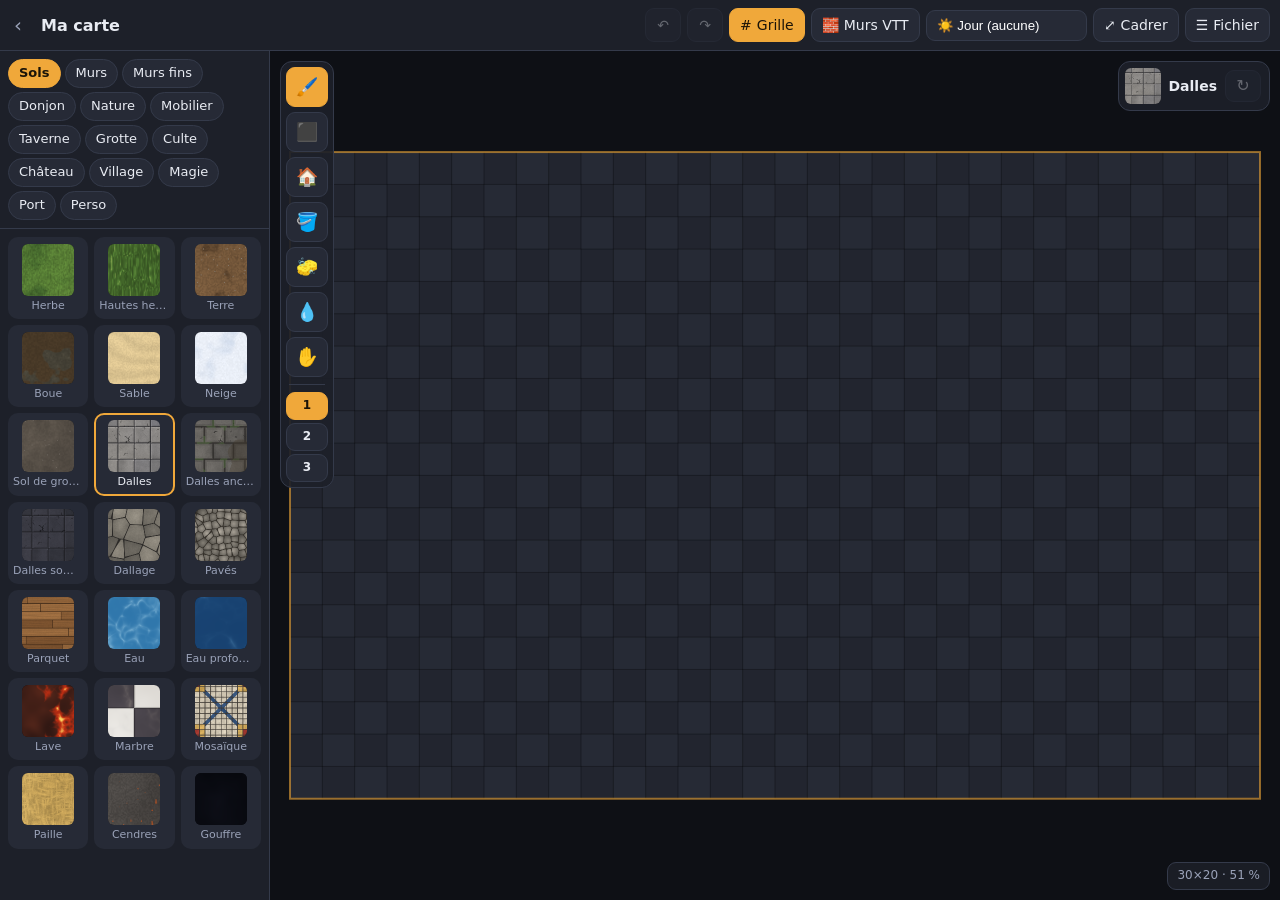
==== carte/index.html @ 79f870e0 "Atelier de Cartes : 49 nouveaux assets (Château, Village, Magie, Port, Nature) - Château : râtelier " ====
<!doctype html><html lang="fr"><head><meta charset="utf-8"><meta name="viewport" content="width=device-width,initial-scale=1,viewport-fit=cover">
<title>Atelier de Cartes</title>
<link rel="manifest" href="manifest.webmanifest">
<link rel="icon" href="icon.svg" type="image/svg+xml">
<link rel="apple-touch-icon" href="apple-touch-icon.png">
<meta name="apple-mobile-web-app-capable" content="yes">
<meta name="mobile-web-app-capable" content="yes">
<meta name="apple-mobile-web-app-title" content="Cartes">
<meta name="theme-color" content="#1b1e27">
<style>
/* Atelier de Cartes : éditeur de cartes en cases, assets dessinés par le code (aucune image externe). */
:root{
  --fond:#14161d; --panneau:#1d2029; --panneau2:#262a36; --ligne:#343a4a;
  --texte:#e9ecf3; --doux:#9aa2b8; --accent:#f0a83a; --accent2:#ffcf7a; --danger:#e5604d;
  color-scheme:dark;
}
[hidden]{display:none!important}
*{box-sizing:border-box}
html,body{height:100%;margin:0;overflow:hidden}
body{background:var(--fond);color:var(--texte);font:14px/1.3 system-ui,-apple-system,"Segoe UI",Roboto,sans-serif;
  -webkit-user-select:none;user-select:none;display:flex;flex-direction:column}
button{font:inherit;color:inherit;cursor:pointer}
button:focus-visible,input:focus-visible{outline:2px solid var(--accent);outline-offset:2px}

/* Barre du haut */
.barre{display:flex;align-items:center;gap:6px;padding:8px 10px;padding-top:calc(8px + env(safe-area-inset-top,0px));
  background:var(--panneau);border-bottom:1px solid var(--ligne);flex:none}
.barre a.retour{color:var(--doux);text-decoration:none;font-size:20px;padding:0 4px}
#nom{flex:1;min-width:60px;max-width:280px;background:transparent;border:1px solid transparent;border-radius:8px;
  color:var(--texte);font:600 16px system-ui,sans-serif;padding:6px 8px}
#nom:hover,#nom:focus{border-color:var(--ligne);background:var(--fond);outline:none}
.esp{flex:1}
.btn{background:var(--panneau2);border:1px solid var(--ligne);border-radius:9px;padding:7px 10px;min-width:36px;
  display:inline-flex;align-items:center;justify-content:center;gap:5px;white-space:nowrap}
.btn:hover{border-color:#4a5268}
.btn:disabled{opacity:.35;cursor:default}
.btn.actif{background:var(--accent);border-color:var(--accent);color:#1b1408}
.menu-wrap{position:relative}
.menu{position:absolute;right:0;top:calc(100% + 6px);background:var(--panneau2);border:1px solid var(--ligne);border-radius:12px;
  padding:6px;min-width:220px;z-index:30;box-shadow:0 10px 30px rgba(0,0,0,.5)}
.menu button{display:block;width:100%;text-align:left;background:none;border:0;padding:9px 10px;border-radius:8px}
.menu button:hover{background:var(--ligne)}
.menu hr{border:0;border-top:1px solid var(--ligne);margin:4px 0}

/* Zone principale */
main{flex:1;display:flex;min-height:0}
#zone{flex:1;position:relative;min-width:0;overflow:hidden}
#cv{display:block;width:100%;height:100%;touch-action:none;cursor:crosshair}
#cv.main{cursor:grab}
#cv.main.tient{cursor:grabbing}

/* Outils flottants */
.outils{position:absolute;left:10px;top:10px;display:flex;flex-direction:column;gap:5px;background:rgba(29,32,41,.92);
  border:1px solid var(--ligne);border-radius:12px;padding:5px;z-index:5}
.outils .btn{width:42px;height:40px;padding:0;font-size:18px}
.outils .sep{height:1px;background:var(--ligne);margin:2px 3px}
.tailles{display:flex;flex-direction:column;gap:3px}
.tailles .btn{height:28px;font-size:12px;font-weight:700}
#info{position:absolute;right:10px;bottom:10px;background:rgba(29,32,41,.85);border:1px solid var(--ligne);border-radius:9px;
  padding:5px 9px;color:var(--doux);font-size:12px;font-variant-numeric:tabular-nums;pointer-events:none}
#gomme-opts{position:absolute;right:10px;top:10px;background:rgba(29,32,41,.94);border:1px solid var(--ligne);border-radius:12px;
  padding:6px;display:flex;flex-wrap:wrap;gap:5px;align-items:center;z-index:6;max-width:calc(100% - 80px)}
#gomme-opts .titre{color:var(--doux);font-size:12px;padding:0 4px}
#gomme-opts .btn{height:32px;padding:0 9px;font-size:13px}
#gomme-opts .btn.actif{background:#e5604d;border-color:#e5604d;color:#fff}
#courant{position:absolute;right:10px;top:10px;background:rgba(29,32,41,.92);border:1px solid var(--ligne);border-radius:12px;
  padding:6px 8px 6px 6px;display:flex;align-items:center;gap:8px;z-index:5}
#courant canvas{width:36px;height:36px;border-radius:6px;background:#0d0f14}
#courant .nomc{font-weight:600;max-width:120px;overflow:hidden;text-overflow:ellipsis;white-space:nowrap}
#courant .btn{height:32px;font-size:16px}

/* Panneau des assets */
#panneau{width:270px;flex:none;background:var(--panneau);border-right:1px solid var(--ligne);display:flex;flex-direction:column;min-height:0;order:-1}
.onglets{display:flex;flex-wrap:wrap;gap:4px;padding:8px;border-bottom:1px solid var(--ligne)}
.onglets button{background:var(--panneau2);border:1px solid var(--ligne);border-radius:999px;padding:5px 10px;font-size:13px}
.onglets button.actif{background:var(--accent);border-color:var(--accent);color:#1b1408;font-weight:600}
#grille-assets{flex:1;overflow:auto;padding:8px;display:grid;grid-template-columns:repeat(auto-fill,minmax(70px,1fr));gap:6px;align-content:start}
.asset{background:var(--panneau2);border:2px solid transparent;border-radius:10px;padding:5px 3px 4px;display:flex;flex-direction:column;
  align-items:center;gap:3px;font-size:11px;color:var(--doux)}
.asset canvas{width:52px;height:52px;border-radius:6px;background:#0d0f14}
.asset:hover{border-color:var(--ligne)}
.asset.actif{border-color:var(--accent);color:var(--texte)}
.asset span{max-width:100%;overflow:hidden;text-overflow:ellipsis;white-space:nowrap}
.asset.ajout canvas{display:none}
.asset.ajout b{width:52px;height:52px;display:grid;place-items:center;font-size:26px;border:2px dashed var(--ligne);border-radius:8px;color:var(--doux)}

/* Dialogue */
dialog{background:var(--panneau);color:var(--texte);border:1px solid var(--ligne);border-radius:16px;padding:18px;max-width:min(92vw,360px)}
dialog::backdrop{background:rgba(0,0,0,.6)}
dialog h2{margin:0 0 12px;font-size:18px}
dialog label{display:flex;align-items:center;justify-content:space-between;gap:10px;margin:10px 0}
dialog input[type=number]{width:90px;background:var(--fond);border:1px solid var(--ligne);border-radius:8px;color:var(--texte);padding:7px;font:inherit}
dialog .pieds{display:flex;justify-content:flex-end;gap:8px;margin-top:16px}
dialog select{background:var(--fond);border:1px solid var(--ligne);border-radius:8px;color:var(--texte);padding:7px;font:inherit}

dialog input[type=text]{width:130px;background:var(--fond);border:1px solid var(--ligne);border-radius:8px;color:var(--texte);padding:7px;font:inherit}
dialog input[type=checkbox]{width:20px;height:20px;accent-color:var(--accent)}
dialog .pieds.col{flex-direction:column;align-items:stretch}
dialog .pieds.col .btn{padding:10px}
dialog .resume{color:var(--doux);font-size:13px;margin:12px 0 0;line-height:1.5}
dialog .aide{margin-top:12px;color:var(--doux);font-size:13px}
dialog .aide summary{cursor:pointer;color:var(--texte)}
#ambiance{max-width:170px;appearance:none;-webkit-appearance:none}
@media (max-width:720px){ #ambiance{max-width:46px} }
#dlg-exemples{max-width:min(94vw,620px)}
#liste-exemples{display:grid;grid-template-columns:repeat(auto-fill,minmax(250px,1fr));gap:10px;margin-top:12px;max-height:60vh;overflow:auto}
.exemple{background:var(--panneau2);border:1px solid var(--ligne);border-radius:12px;padding:0;overflow:hidden;text-align:left;display:flex;flex-direction:column}
.exemple:hover{border-color:var(--accent)}
.exemple img{width:100%;aspect-ratio:3/2;object-fit:cover;display:block;background:#0d0f14}
.exemple b{display:block;padding:8px 10px 2px}
.exemple span{display:block;padding:0 10px 10px;color:var(--doux);font-size:12px}
#toast{position:fixed;left:50%;bottom:24px;transform:translateX(-50%);background:var(--panneau2);border:1px solid var(--ligne);
  border-radius:999px;padding:8px 16px;z-index:50;opacity:0;transition:opacity .2s;pointer-events:none}
#toast.vu{opacity:1}

/* Téléphone : le panneau passe en bas */
@media (max-width:720px){
  main{flex-direction:column}
  #panneau{width:auto;height:190px;order:1;border-right:0;border-top:1px solid var(--ligne);padding-bottom:env(safe-area-inset-bottom,0px)}
  .onglets{flex-wrap:nowrap;overflow-x:auto;padding:6px 8px}
  .onglets button{flex:none}
  #grille-assets{grid-template-columns:none;grid-auto-flow:column;grid-auto-columns:70px;grid-template-rows:1fr;overflow-x:auto;overflow-y:hidden}
  .barre .txt{display:none}
  #courant .nomc{display:none}
  .outils .btn{width:38px;height:36px;font-size:16px}
}
</style>
</head><body>

<header class="barre">
  <a class="retour" href="../" title="Retour" aria-label="Retour">‹</a>
  <input id="nom" value="Ma carte" aria-label="Nom de la carte" spellcheck="false">
  <span class="esp"></span>
  <button class="btn" id="b-annuler" title="Annuler (Ctrl+Z)" aria-label="Annuler">↶</button>
  <button class="btn" id="b-refaire" title="Refaire (Ctrl+Y)" aria-label="Refaire">↷</button>
  <button class="btn actif" id="b-grille" title="Grille (G)">#<span class="txt"> Grille</span></button>
  <button class="btn" id="b-vtt" title="Voir les murs, portes et lumières exportés (V)">🧱<span class="txt"> Murs VTT</span></button>
  <select class="btn" id="ambiance" title="Ambiance lumineuse : pénombre, lumières et ombres des murs" aria-label="Ambiance"></select>
  <button class="btn" id="b-cadrer" title="Cadrer la carte (0)">⤢<span class="txt"> Cadrer</span></button>
  <div class="menu-wrap">
    <button class="btn" id="b-menu" aria-haspopup="true" aria-expanded="false">☰<span class="txt"> Fichier</span></button>
    <div class="menu" id="menu" hidden>
      <button data-act="nouvelle">🗺️ Nouvelle carte…</button>
      <button data-act="exemples">📚 Cartes d'exemple…</button>
      <button data-act="taille">📐 Taille de la carte…</button>
      <hr>
      <button data-act="ouvrir">📂 Ouvrir un fichier (.json)</button>
      <button data-act="enregistrer">💾 Enregistrer en fichier (.json)</button>
      <button data-act="foundry">🎲 Exporter pour Foundry VTT…</button>
      <button data-act="png">🖼️ Exporter l'image seule (.png)</button>
      <hr>
      <button data-act="murs">🧱 Effacer tous les murs</button>
      <button data-act="vider">🧹 Tout effacer</button>
    </div>
  </div>
</header>

<main>
  <div id="zone">
    <canvas id="cv"></canvas>
    <div class="outils" role="toolbar" aria-label="Outils">
      <button class="btn" data-outil="pinceau" title="Pinceau (B)" aria-label="Pinceau">🖌️</button>
      <button class="btn" data-outil="rect" title="Rectangle plein (U)" aria-label="Rectangle">⬛</button>
      <button class="btn" data-outil="piece" title="Pièce : sol + murs autour (P)" aria-label="Pièce">🏠</button>
      <button class="btn" data-outil="remplir" title="Remplir (F)" aria-label="Remplir">🪣</button>
      <button class="btn" data-outil="gomme" title="Gomme (E)" aria-label="Gomme">🧽</button>
      <button class="btn" data-outil="pipette" title="Pipette (I)" aria-label="Pipette">💧</button>
      <button class="btn" data-outil="main" title="Déplacer la vue (H, ou Espace)" aria-label="Déplacer la vue">✋</button>
      <div class="sep"></div>
      <div class="tailles" aria-label="Taille du pinceau">
        <button class="btn" data-taille="1" title="Pinceau 1×1">1</button>
        <button class="btn" data-taille="2" title="Pinceau 2×2">2</button>
        <button class="btn" data-taille="3" title="Pinceau 3×3">3</button>
      </div>
    </div>
    <div id="courant">
      <canvas id="cv-courant" width="72" height="72"></canvas>
      <span class="nomc" id="nom-courant"></span>
      <button class="btn" id="b-tourner" title="Tourner l'objet (R)" aria-label="Tourner">↻</button>
    </div>
    <div id="gomme-opts" hidden role="group" aria-label="Que faut-il effacer ?">
      <span class="titre">Effacer</span>
      <button class="btn" data-mode-gomme="auto" title="Ce qui est sous le premier clic (mur fin, objet, mur ou sol)">Auto</button>
      <button class="btn" data-mode-gomme="murs" title="Tous les murs : épais, fins, portes et fenêtres (le sol et le mobilier restent)">🧱 Murs</button>
      <button class="btn" data-mode-gomme="objets" title="Les objets seulement">🪑 Objets</button>
      <button class="btn" data-mode-gomme="sol" title="Le sol seulement">🟫 Sol</button>
      <button class="btn" id="b-zone-gomme" title="Tracer un rectangle : tout ce qu'il contient est effacé (Z)">⬚ Zone</button>
    </div>
    <div id="info"></div>
  </div>
  <aside id="panneau" aria-label="Assets">
    <div class="onglets" id="onglets"></div>
    <div id="grille-assets"></div>
  </aside>
</main>

<dialog id="dlg-taille">
  <form method="dialog">
    <h2 id="dlg-titre">Nouvelle carte</h2>
    <label>Largeur (cases) <input type="number" id="in-l" min="4" max="200" value="30"></label>
    <label>Hauteur (cases) <input type="number" id="in-h" min="4" max="200" value="20"></label>
    <label id="lbl-fond">Sol de départ
      <select id="in-fond"></select>
    </label>
    <div class="pieds">
      <button class="btn" value="annuler">Annuler</button>
      <button class="btn actif" value="ok">Valider</button>
    </div>
  </form>
</dialog>

<dialog id="dlg-export">
  <form method="dialog">
    <h2>Exporter pour Foundry VTT</h2>
    <label>Pixels par case <select id="ex-ppc"><option>70</option><option selected>100</option><option>140</option><option>200</option></select></label>
    <label>Une case vaut <select id="ex-unite"><option value="1.5|m">1,5 m</option><option value="5|ft">5 ft</option></select></label>
    <label>Dossier de l'image dans Foundry <input type="text" id="ex-dossier" value="cartes" spellcheck="false"></label>
    <label>Scène dans l'obscurité <input type="checkbox" id="ex-sombre"></label>
    <label>Grille dessinée sur l'image <input type="checkbox" id="ex-grille"></label>
    <label>Ambiance lumineuse peinte sur l'image <input type="checkbox" id="ex-lumiere" checked></label>
    <p class="resume" id="ex-resume"></p>
    <div class="pieds col">
      <button class="btn actif" value="zip">📦 Foundry : image + scène (.zip)</button>
      <button class="btn" value="json">📄 Scène Foundry seule (.json)</button>
      <button class="btn" value="image">🖼️ Image de la scène seule</button>
      <button class="btn" value="uvtt">🗺️ Universal VTT (.dd2vtt)</button>
      <button class="btn" value="annuler">Annuler</button>
    </div>
    <details class="aide"><summary>Comment importer dans Foundry ?</summary>
      <p><b>.zip</b> : décompresse-le. Dans Foundry, ouvre le navigateur de fichiers, crée le dossier indiqué ci-dessus (dans <i>Data</i>) et téléverse l'image. Crée une scène vide, fais un clic droit dessus dans l'onglet Scènes → <i>Importer des données</i>, puis choisis le fichier <i>.json</i>. Murs, portes et lumières sont en place.</p>
      <p><b>.json</b> : la scène seule (murs, portes, lumières, grille). Télécharge aussi « Image de la scène seule » avec les mêmes réglages et téléverse-la dans le dossier indiqué, puis importe le .json comme ci-dessus.</p>
      <p><b>.dd2vtt</b> : avec le module <i>Universal Battlemap Importer</i>, tout s'importe d'un coup (image, murs, portes, lumières). Les fenêtres ne sont pas prises en charge par ce format.</p>
    </details>
  </form>
</dialog>

<dialog id="dlg-exemples">
  <form method="dialog">
    <h2>Cartes d'exemple</h2>
    <p class="resume">Ouvre une carte pour la modifier, t'en inspirer ou l'exporter vers Foundry. Elle remplace la carte en cours : enregistre celle-ci d'abord si tu veux la garder.</p>
    <div id="liste-exemples"></div>
    <div class="pieds"><button class="btn" value="annuler">Fermer</button></div>
  </form>
</dialog>

<dialog id="dlg-import">
  <form method="dialog">
    <h2>Importer des assets</h2>
    <p class="resume" id="imp-nb"></p>
    <label>Échelle de l'asset (pixels par case) <input type="number" id="imp-ppc" min="10" max="2000" value="200"></label>
    <label>Ajouter un contour et une ombre <input type="checkbox" id="imp-contour"></label>
    <p class="resume">Les packs du commerce (Forgotten Adventures, etc.) sont le plus souvent à 200 px par case et ont déjà leur ombre. L'asset se pose à sa vraie taille ; tourne-le avec ↻.</p>
    <div class="pieds"><button class="btn" value="annuler">Annuler</button><button class="btn actif" value="ok">Importer</button></div>
  </form>
</dialog>

<input type="file" id="f-json" accept=".json,application/json" hidden>
<input type="file" id="f-image" accept="image/*" hidden multiple>
<div id="toast" role="status"></div>

<script>
'use strict';
/* =====================================================================
   Atelier de Cartes
   - Une carte = une grille de cases sur 3 calques : sol, murs, objets.
   - Chaque asset est décrit dans ASSETS (catégorie, calque, dessin).
     Pour ajouter un asset : une entrée de plus, rien d'autre à toucher.
   - Les dessins sont vectoriels : ils sont refaits à la résolution voulue
     (écran ou export 70 à 200 px par case), donc toujours nets.
   - Export Foundry VTT : murs, portes, fenêtres, obstacles et lumières
     sont calculés à partir de la carte (voir « Géométrie VTT »).
   ===================================================================== */

const T = 64;          // taille d'une case en unités « monde » (les dessins sont écrits dans cette unité)
const MARGE = 20;      // débord autorisé autour d'un objet (feuillage, ombre, halo)
const CLE_SAUVEGARDE = 'atelier-cartes-v1', CLE_EXPORT = 'atelier-cartes-export';

/* ---------- Outils de dessin ---------- */
function hasard(graine){ return function(){ graine|=0; graine=graine+0x6D2B79F5|0; let t=Math.imul(graine^graine>>>15,1|graine);
  t=t+Math.imul(t^t>>>7,61|t)^t; return ((t^t>>>14)>>>0)/4294967296; }; }
function hashTexte(s){ let h=2166136261; for(const c of s){ h^=c.charCodeAt(0); h=Math.imul(h,16777619); } return h>>>0; }
function hashCase(x,y){ return (Math.imul(x,73856093) ^ Math.imul(y,19349663))>>>0; }
function toile(l,h){ const c=document.createElement('canvas'); c.width=Math.max(1,Math.ceil(l)); c.height=Math.max(1,Math.ceil(h)); return c; }
function nuance(hex,f){ const n=parseInt(hex.slice(1),16); let r=n>>16,g=n>>8&255,b=n&255;
  const m=v=>Math.max(0,Math.min(255,Math.round(f>=0? v+(255-v)*f : v*(1+f))));
  return `rgb(${m(r)},${m(g)},${m(b)})`; }
function taches(c,r,n,couleurs,tmin,tmax,l=T,h=T){ for(let i=0;i<n;i++){ c.fillStyle=couleurs[(r()*couleurs.length)|0];
  const t=tmin+r()*(tmax-tmin), x=r()*l, y=r()*h, ra=t/2; c.beginPath();
  // la tache est répétée de l'autre côté si elle dépasse : les tuiles se raccordent sans couture
  for(const dx of [0,-l,l]) for(const dy of [0,-h,h]){ if((dx&&(x+dx+ra<0||x+dx-ra>l))||(dy&&(y+dy+ra<0||y+dy-ra>h))) continue;
    c.moveTo(x+dx+ra,y+dy); c.arc(x+dx,y+dy,ra,0,7); } c.fill(); } }
function rrect(c,x,y,l,h,ra){ c.beginPath(); c.roundRect(x,y,l,h,ra); }
function ombre(){} // les ombres des objets sont ajoutées automatiquement (voir objetCanvas)
function cercle(c,x,y,ra,coul,trait){ c.beginPath(); c.arc(x,y,ra,0,7); if(coul){c.fillStyle=coul;c.fill();} if(trait){c.strokeStyle=trait;c.stroke();} }
function feuillage(c,cx,cy,R,graine,teintes){ // houppier : touffes superposées, éclairées en haut à gauche
  const r=hasard(graine);
  teintes.forEach((coul,k)=>{ const n=[9,8,7,5,4][k], ra=R*[1,.82,.62,.42,.22][k], t=R*[.34,.3,.26,.2,.12][k];
    for(let i=0;i<n;i++){ const a=i/n*Math.PI*2+r()*.6+k, d=ra*(.45+r()*.25), x=cx+Math.cos(a)*d-k*2.2, y=cy+Math.sin(a)*d-k*2.2, rr=t*(.85+r()*.4);
      const g=c.createRadialGradient(x-rr*.35,y-rr*.35,rr*.1,x,y,rr); g.addColorStop(0,nuance(coul,.18)); g.addColorStop(1,nuance(coul,-.12));
      c.fillStyle=g; c.beginPath(); c.arc(x,y,rr,0,7); c.fill(); } });
  for(let i=0;i<14;i++){ const a=r()*7, d=r()*R*.8; cercle(c,cx+Math.cos(a)*d-6,cy+Math.sin(a)*d-6,1+r()*1.6,'rgba(255,255,210,.22)'); } }
/* Finition commune des objets (sauf décalcomanies et images importées) :
   ombrage interne (arêtes éclairées en haut à gauche, ombrées en bas à droite), lumière d'ensemble et grain. */
let motifGrain=null;
function grain(){ if(motifGrain) return motifGrain; const t=toile(96,96), c=t.getContext('2d'), im=c.createImageData(96,96), r=hasard(77);
  for(let i=0;i<im.data.length;i+=4){ const v=(104+r()*48)|0; im.data[i]=im.data[i+1]=im.data[i+2]=v; im.data[i+3]=255; } c.putImageData(im,0,0);
  const t2=toile(192,192), c2=t2.getContext('2d'); c2.imageSmoothingEnabled=true; c2.drawImage(t,0,0,192,192); return motifGrain=t2; }
function finition(cv,u){ const w=cv.width, h=cv.height, c=cv.getContext('2d');
  // masque inversé : tout sauf l'objet
  const inv=toile(w,h), i=inv.getContext('2d'); i.fillStyle='#000'; i.fillRect(0,0,w,h); i.globalCompositeOperation='destination-out'; i.drawImage(cv,0,0);
  c.save(); c.setTransform(1,0,0,1,0,0); c.globalCompositeOperation='source-atop';
  c.shadowColor='rgba(10,6,4,.5)'; c.shadowBlur=4*u; c.shadowOffsetX=-2.2*u; c.shadowOffsetY=-2.8*u; c.drawImage(inv,0,0);      // arêtes ombrées (bas, droite)
  c.shadowColor='rgba(255,246,225,.32)'; c.shadowBlur=2.5*u; c.shadowOffsetX=1.4*u; c.shadowOffsetY=1.8*u; c.drawImage(inv,0,0); // arêtes éclairées (haut, gauche)
  c.shadowColor='transparent';
  const g=c.createLinearGradient(0,0,w,h); g.addColorStop(0,'rgba(255,244,220,.13)'); g.addColorStop(.55,'rgba(0,0,0,0)'); g.addColorStop(1,'rgba(0,0,0,.16)');
  c.fillStyle=g; c.fillRect(0,0,w,h);
  // grain : limité à l'objet, en lumière douce
  const gr=toile(w,h), q=gr.getContext('2d'); q.fillStyle=q.createPattern(grain(),'repeat'); q.fillRect(0,0,w,h); q.globalCompositeOperation='destination-in'; q.drawImage(cv,0,0);
  c.globalCompositeOperation='soft-light'; c.globalAlpha=.5; c.drawImage(gr,0,0); c.restore(); }
function bois(c,x,y,w,h,coul){ // plateau de bois : planches nuancées, joints, veinage, nœuds, chant
  const n=Math.max(2,Math.round(h/9)), r=hasard(Math.round(x*7+y*13+w*3+h)), ph=h/n;
  c.save(); rrect(c,x,y,w,h,3); c.clip();
  for(let i=0;i<n;i++){ const py=y+i*ph, v=(r()-.5)*.22, g=c.createLinearGradient(x,py,x,py+ph); g.addColorStop(0,nuance(coul,v+.1)); g.addColorStop(1,nuance(coul,v-.08));
    c.fillStyle=g; c.fillRect(x,py,w,ph+.5);
    c.strokeStyle='rgba(40,20,5,.22)'; c.lineWidth=.8; for(let k=0;k<3;k++){ const yy=py+ph*(.2+k*.3)+(r()-.5)*1.5; c.beginPath(); c.moveTo(x,yy);
      c.bezierCurveTo(x+w*.3,yy+(r()-.5)*3,x+w*.6,yy+(r()-.5)*3,x+w,yy+(r()-.5)*2); c.stroke(); }
    if(r()<.35){ const kx=x+8+r()*(w-16), ky=py+ph*.5; c.fillStyle='rgba(50,25,8,.45)'; c.beginPath(); c.ellipse(kx,ky,2.6,ph*.22,0,0,7); c.fill(); c.strokeStyle='rgba(50,25,8,.25)'; c.beginPath(); c.ellipse(kx,ky,4.2,ph*.34,0,0,7); c.stroke(); }
    if(i>0){ c.fillStyle='rgba(20,10,4,.45)'; c.fillRect(x,py-.6,w,1.2); c.fillStyle='rgba(255,230,190,.12)'; c.fillRect(x,py+.6,w,.8); }
    if(w>40&&r()<.6){ const jx=x+w*(.25+r()*.5); c.fillStyle='rgba(20,10,4,.4)'; c.fillRect(jx,py,1.1,ph); } }
  c.restore(); c.strokeStyle=nuance(coul,-.45); c.lineWidth=2; rrect(c,x,y,w,h,3); c.stroke();
  c.strokeStyle='rgba(255,230,190,.18)'; c.lineWidth=1; c.beginPath(); c.moveTo(x+3,y+1.5); c.lineTo(x+w-3,y+1.5); c.stroke(); }
function tonneau(c,x,y,r){ const g=c.createRadialGradient(x-r*.35,y-r*.35,r*.1,x,y,r); g.addColorStop(0,'#b07a44'); g.addColorStop(.7,'#7d5028'); g.addColorStop(1,'#5a3818'); cercle(c,x,y,r,g);
  c.strokeStyle='rgba(40,20,5,.45)'; c.lineWidth=Math.max(.8,r*.05); for(let i=0;i<10;i++){ const a=i/10*Math.PI*2; c.beginPath(); c.moveTo(x+Math.cos(a)*r*.55,y+Math.sin(a)*r*.55); c.lineTo(x+Math.cos(a)*r*.93,y+Math.sin(a)*r*.93); c.stroke(); }
  const fond=c.createRadialGradient(x-r*.2,y-r*.2,1,x,y,r*.55); fond.addColorStop(0,'#c08a52'); fond.addColorStop(1,'#8a5a2e'); cercle(c,x,y,r*.53,fond);
  c.strokeStyle='rgba(40,20,5,.3)'; c.lineWidth=Math.max(.7,r*.04); for(let i=-2;i<=2;i++){ c.beginPath(); c.moveTo(x+i*r*.2,y-Math.sqrt(Math.max(0,.28-(i*.2)**2))*r); c.lineTo(x+i*r*.2,y+Math.sqrt(Math.max(0,.28-(i*.2)**2))*r); c.stroke(); }
  for(const [rr,ep] of [[.95,.13],[.6,.09]]){ c.lineWidth=r*ep; cercle(c,x,y,r*rr,null,'#2e2e30'); c.lineWidth=r*ep*.35; c.beginPath(); c.arc(x,y,r*rr,Math.PI*1.05,Math.PI*1.6); c.strokeStyle='rgba(220,225,235,.55)'; c.stroke(); }
  cercle(c,x+r*.25,y-r*.1,r*.06,'#2a1a0a'); }
function roc(c,x,y,r,graine){ // bloc de pierre : dessus plat éclairé, flancs ombrés selon leur orientation
  const rr=hasard(graine), n=8, ext=[], int=[], ox=-r*.12, oy=-r*.14;
  for(let k=0;k<n;k++){ const a=k/n*Math.PI*2+rr()*.35, d=r*(.78+rr()*.25); ext.push([x+Math.cos(a)*d,y+Math.sin(a)*d]); const di=d*(.5+rr()*.12); int.push([x+ox+Math.cos(a)*di,y+oy+Math.sin(a)*di]); }
  const teinte=(ec,v=0)=>`rgb(${70+ec*118+v|0},${66+ec*112+v|0},${60+ec*102+v|0})`;
  for(let k=0;k<n;k++){ const a=ext[k], b=ext[(k+1)%n], bi=int[(k+1)%n], ai=int[k], mx=(a[0]+b[0])/2-x, my=(a[1]+b[1])/2-y, l=Math.hypot(mx,my)||1;
    const ec=sat((-mx/l*.6-my/l*.8)*.5+.42); c.fillStyle=teinte(ec,(rr()-.5)*12); c.beginPath(); c.moveTo(...a); c.lineTo(...b); c.lineTo(...bi); c.lineTo(...ai); c.closePath(); c.fill();
    c.strokeStyle='rgba(25,22,18,.22)'; c.lineWidth=.7; c.stroke(); }
  const g=c.createLinearGradient(x-r*.5,y-r*.6,x+r*.4,y+r*.3); g.addColorStop(0,teinte(.95)); g.addColorStop(1,teinte(.72));
  c.fillStyle=g; c.beginPath(); int.forEach((p,k)=>k?c.lineTo(...p):c.moveTo(...p)); c.closePath(); c.fill();
  c.strokeStyle='rgba(25,22,18,.3)'; c.lineWidth=.9; c.beginPath(); c.moveTo(x+ox-r*.15,y+oy-r*.05); c.lineTo(x+ox+r*.08,y+oy+r*.12); c.lineTo(x+ox+r*.12,y+oy+r*.3); c.stroke();
  for(let k=0;k<2;k++) if(rr()<.6) cercle(c,x+(rr()-.3)*r*.9,y+(rr()-.2)*r*.9,r*.1*(.6+rr()),'rgba(78,100,50,.45)'); }
function chope(c,x,y,r){ cercle(c,x+r*.9,y,r*.35,null,'#5a3a1e'); c.lineWidth=r*.3; c.beginPath(); c.arc(x+r*1.05,y,r*.45,-1.2,1.2); c.strokeStyle='#5a3a1e'; c.stroke();
  cercle(c,x,y,r,'#7a5230','#3a2616'); const g=c.createRadialGradient(x-r*.3,y-r*.3,0,x,y,r*.8); g.addColorStop(0,'#fffaf0'); g.addColorStop(1,'#e8d8b0'); cercle(c,x,y,r*.75,g); }
function assiette(c,x,y,r,type){ cercle(c,x,y,r,'#e9e4d8','#9a958c'); cercle(c,x,y,r*.7,null,'rgba(0,0,0,.12)');
  if(type==='viande'){ c.fillStyle='#8a4a22'; c.beginPath(); c.ellipse(x,y,r*.55,r*.38,.5,0,7); c.fill(); c.fillStyle='#efe8d6'; c.fillRect(x+r*.3,y-r*.5,r*.15,r*.5); }
  else if(type==='pain'){ c.fillStyle='#c9903a'; c.beginPath(); c.ellipse(x,y,r*.6,r*.4,-.3,0,7); c.fill(); c.strokeStyle='#8a5a1a'; c.lineWidth=1; for(let i=-1;i<=1;i++){ c.beginPath(); c.moveTo(x+i*r*.25-2,y-r*.25); c.lineTo(x+i*r*.25+2,y+r*.25); c.stroke(); } }
  else { [['#c0303a',-.3,-.2],['#6aa84f',.3,-.1],['#e8b43a',0,.3]].forEach(([coul,a,b])=>cercle(c,x+a*r,y+b*r,r*.28,coul)); } }
function tabouretS(c,x,y){ const g=c.createRadialGradient(x-3,y-3,1,x,y,8); g.addColorStop(0,'#a8754a'); g.addColorStop(1,'#6b4527'); cercle(c,x,y,8,g,'#3e2814'); }
function luth(c,x,y,s){ c.save(); c.translate(x,y); c.rotate(-.6); c.scale(s,s); c.fillStyle='#a8743f'; c.beginPath(); c.ellipse(0,8,12,15,0,0,7); c.fill(); c.strokeStyle='#5a3818'; c.lineWidth=1.5; c.stroke();
  cercle(c,0,6,4,'#2a1a0a'); c.fillStyle='#6b4426'; c.fillRect(-2.5,-24,5,20); c.fillStyle='#4a2d17'; c.fillRect(-4,-30,8,7); c.strokeStyle='rgba(240,230,200,.7)'; c.lineWidth=.6;
  for(let i=-1;i<=1;i++){ c.beginPath(); c.moveTo(i*1.4,-26); c.lineTo(i*1.4,16); c.stroke(); } c.restore(); }
function caisse(c,x,y,t){ c.fillStyle='#a87a45'; c.fillRect(x-t,y-t,2*t,2*t); c.strokeStyle='#6b4a24'; c.lineWidth=t*.18; c.strokeRect(x-t*.9,y-t*.9,t*1.8,t*1.8);
  c.beginPath(); c.moveTo(x-t*.9,y-t*.9); c.lineTo(x+t*.9,y+t*.9); c.stroke(); c.fillStyle='rgba(255,230,190,.12)'; c.fillRect(x-t,y-t,2*t,t*.25); }
function stalag(c,x,y,r,graine){ const rr=hasard(graine); for(let k=0;k<5;k++){ const f=1-k*.19, pts=[];
    for(let i=0;i<9;i++){ const a=i/9*Math.PI*2+rr()*.3; pts.push([x-k*r*.06+Math.cos(a)*r*f*(.82+rr()*.25),y-k*r*.06+Math.sin(a)*r*f*(.82+rr()*.25)]); }
    c.fillStyle=nuance('#6a625a',-.25+k*.13); c.beginPath(); pts.forEach(([a,b],i)=>i?c.lineTo(a,b):c.moveTo(a,b)); c.closePath(); c.fill(); }
  cercle(c,x-r*.3,y-r*.3,Math.max(1.2,r*.12),'#c9c1b6'); }
function cristalForme(c,x,y,w,hh,a,c1,c2,c3){ c.save(); c.translate(x,y); c.rotate(a); const g=c.createLinearGradient(-w,0,w,0); g.addColorStop(0,c1); g.addColorStop(.5,c2); g.addColorStop(1,c3);
  c.fillStyle=g; c.beginPath(); c.moveTo(0,-hh); c.lineTo(w,-hh*.4); c.lineTo(w*.7,hh*.5); c.lineTo(-w*.7,hh*.5); c.lineTo(-w,-hh*.4); c.closePath(); c.fill();
  c.strokeStyle='rgba(255,255,255,.5)'; c.lineWidth=1; c.beginPath(); c.moveTo(0,-hh); c.lineTo(0,hh*.5); c.stroke(); c.restore(); }
function bougie(c,x,y,r,support){ if(support) cercle(c,x,y,r*1.6,support); const g=c.createRadialGradient(x,y,0,x,y,r*4); g.addColorStop(0,'rgba(255,210,120,.45)'); g.addColorStop(1,'rgba(255,170,60,0)'); cercle(c,x,y,r*4,g);
  cercle(c,x,y,r,'#efe6cf','#a89a7a'); cercle(c,x,y,r*.45,'#ffb43a'); cercle(c,x,y,r*.22,'#fff6d0'); }
function runes(c,cx,cy,R,n,coul){ const t='ᚠᚢᚦᚨᚱᚲᚷᚹᚺᚾᛁᛃᛇᛈᛉᛊᛏᛒᛖᛗᛚᛜᛞᛟ'; c.fillStyle=coul; c.font=`bold ${Math.max(7,R*.28)}px serif`; c.textAlign='center'; c.textBaseline='middle';
  for(let i=0;i<n;i++){ const a=i/n*Math.PI*2; c.save(); c.translate(cx+Math.cos(a)*R,cy+Math.sin(a)*R); c.rotate(a+Math.PI/2); c.fillText(t[i%t.length],0,0); c.restore(); } }
function crane(c,x,y,r){ const g=c.createRadialGradient(x-r*.3,y-r*.4,1,x,y,r); g.addColorStop(0,'#fbf6e8'); g.addColorStop(1,'#c9bfa4'); c.fillStyle=g; c.beginPath(); c.ellipse(x,y,r,r*1.1,0,0,7); c.fill();
  c.strokeStyle='rgba(90,80,60,.6)'; c.lineWidth=1; c.stroke(); cercle(c,x-r*.38,y-r*.05,r*.26,'#2a2520'); cercle(c,x+r*.38,y-r*.05,r*.26,'#2a2520'); c.fillStyle='#2a2520'; c.fillRect(x-r*.12,y+r*.35,r*.24,r*.2); }
function fiole(c,x,y,r,coul){ const g=c.createRadialGradient(x-r*.3,y-r*.3,0,x,y,r); g.addColorStop(0,'#ffffff'); g.addColorStop(.35,coul); g.addColorStop(1,nuance(coul,-.5)); cercle(c,x,y,r,g,'rgba(0,0,0,.5)');
  cercle(c,x,y,r*.35,'#8a6a4a'); }
function epee(c,x,y,a){ c.save(); c.translate(x,y); c.rotate(a); const g=c.createLinearGradient(-3,0,3,0); g.addColorStop(0,'#9aa1ab'); g.addColorStop(.5,'#f0f3f6'); g.addColorStop(1,'#7a818c');
  c.fillStyle=g; c.beginPath(); c.moveTo(-2.6,-4); c.lineTo(2.6,-4); c.lineTo(2.2,-24); c.lineTo(0,-28); c.lineTo(-2.2,-24); c.fill(); c.fillStyle='#b8861a'; c.fillRect(-8,-5,16,3.5);
  c.fillStyle='#4a2d17'; c.fillRect(-1.8,-1.5,3.6,10); cercle(c,0,10,2.6,'#d9a93a'); c.restore(); }
function lance(c,x,y,a){ c.save(); c.translate(x,y); c.rotate(a); c.fillStyle='#7a5230'; c.fillRect(-1.5,-20,3,46); c.fillStyle='#c9ced6'; c.beginPath(); c.moveTo(0,-30); c.lineTo(4,-20); c.lineTo(0,-17); c.lineTo(-4,-20); c.fill(); c.restore(); }
function sac(c,x,y,r){ const g=c.createRadialGradient(x-r*.3,y-r*.3,1,x,y,r); g.addColorStop(0,'#d9c08e'); g.addColorStop(1,'#9e8352'); c.fillStyle=g; c.beginPath(); c.ellipse(x,y,r,r*.85,0,0,7); c.fill();
  c.strokeStyle='#6b5530'; c.lineWidth=1.5; c.beginPath(); c.moveTo(x-2,y-r*.7); c.lineTo(x+2,y-r*.7); c.stroke(); }
function O_tas(c,x,y){ caisse(c,x-6,y-4,8); tonneau(c,x+10,y+6,8); }
function montants(c,l,h){ // pierres de part et d'autre d'une ouverture (porte, fenêtre…)
  c.fillStyle='#3a3836'; c.fillRect(0,h/2-10,10,20); c.fillRect(l-10,h/2-10,10,20);
  c.fillStyle='rgba(255,255,255,.12)'; c.fillRect(0,h/2-10,10,2); c.fillRect(l-10,h/2-10,10,2); }

/* ---------- Les assets ----------
   calque 'sol'   : dessin(c, r) remplit une case T×T (r = hasard, 4 variantes)
                    prio : un sol de priorité plus haute déborde en fondu sur ses voisins ; dur : bords nets (sols construits)
   calque 'murs'  : comme le sol ; bords, relief et ombre sont ajoutés au rendu
   calque 'objets': dessin(c, l, h) dans l'empreinte l×h (taille en cases), débord possible
   Pour l'export VTT :
     ouverture : 'porte' | 'secrete' | 'herse' | 'fenetre' (se pose dans un mur, s'oriente toute seule)
     obstacle  : retrait (fraction de case) du carré de murs qui entoure l'objet (bloque la vue)
     lumiere   : { clair, faible (en cases), couleur, anim }
     editeur   : visible dans l'éditeur seulement, jamais sur l'image exportée */
const ASSETS = {
  /* ===== Sols =====
     px(wx, wy, C) : couleur du pixel aux coordonnées monde (en cases) → C = [r,g,b].
     Les textures sont continues sur toute la carte : aucune couture, aucune répétition. */
  herbe:{nom:'Herbe',cat:'Sols',calque:'sol',prio:7,px(x,y,C){
    const m=fbm(x*.21,y*.21,3), p=fbm(x*1.1+5,y*1.1,3), g=vn(x*26,y*26), b=vn(x*44,y*12+vn(x*5,y*5)*4);
    mel(C,[62,104,44],[108,148,62],m); vers(C,[50,84,38],sm(.52,.72,p)*.55); vers(C,[146,146,78],sm(.66,.82,fbm(x*.5-9,y*.5+3,2))*.45);
    mul(C,.84+.2*g+.16*(b-.5)); }},
  herbe_haute:{nom:'Hautes herbes',cat:'Sols',calque:'sol',prio:8,px(x,y,C){
    const m=fbm(x*.3,y*.3,3), b=vn(x*36,y*9+vn(x*4,y*4)*5), b2=vn(x*20+40,y*6);
    mel(C,[46,82,34],[96,138,56],m); mul(C,.7+.45*b*b+.15*b2); vers(C,[170,176,96],sm(.88,.98,b)*.5); }},
  terre:{nom:'Terre',cat:'Sols',calque:'sol',prio:5,px(x,y,C){
    const m=fbm(x*.35,y*.35,3), d=fbm(x*2.6,y*2.6,3), g=vn(x*28,y*28);
    mel(C,[94,70,46],[138,104,70],m); vers(C,[74,54,36],sm(.55,.78,d)*.7); mul(C,.88+.2*g); cailloux(x,y,C,6,.12,[138,128,116]); }},
  boue:{nom:'Boue',cat:'Sols',calque:'sol',prio:4.5,px(x,y,C){
    const m=fbm(x*.4,y*.4,3), f=fbm(x*1.8,y*1.8,3), g=vn(x*24,y*24);
    mel(C,[58,46,32],[86,68,46],m); const fl=sm(.6,.66,f); vers(C,[66,70,64],fl*.6); mul(C,.9+.14*g+fl*.18*Math.pow(ridge(x*3,y*3,2),6)); }},
  sable:{nom:'Sable',cat:'Sols',calque:'sol',prio:4,px(x,y,C){
    const m=fbm(x*.28,y*.28,3), r=Math.sin((y*3.2+fbm(x*.7,y*.7,2)*4)*Math.PI), g=vn(x*34,y*34);
    mel(C,[204,178,126],[232,210,160],m); mul(C,1+r*.035+(g-.5)*.1); }},
  neige:{nom:'Neige',cat:'Sols',calque:'sol',prio:6,px(x,y,C){
    const m=fbm(x*.3,y*.3,3), s=fbm(x*1.4+3,y*1.4,3), g=vn(x*30,y*30);
    mel(C,[222,230,242],[248,250,255],m); vers(C,[186,202,226],sm(.55,.8,s)*.55); mul(C,.97+.05*g); if(g>.97) vers(C,[255,255,255],.8); }},
  sol_grotte:{nom:'Sol de grotte',cat:'Sols',calque:'sol',prio:5.5,px(x,y,C){
    const m=fbm(x*.45,y*.45,3), r=ridge(x*1.9,y*1.9,3), g=vn(x*26,y*26);
    mel(C,[66,60,54],[98,90,80],m); mul(C,.8+.3*r+.1*g); cailloux(x,y,C,5,.1,[112,104,96]); }},
  dalles:{nom:'Dalles',cat:'Sols',calque:'sol',dur:true,px(x,y,C){ carreaux(x,y,C,[128,128,134],[150,146,140]); }},
  dalles_anciennes:{nom:'Dalles anciennes',cat:'Sols',calque:'sol',dur:true,px(x,y,C){ // donjon : usées, fissurées, mousse dans les joints
    const ry=Math.floor(y*2), dec=(ry%2)*.27, rx=Math.floor((x+dec)*1.6), fx=(x+dec)*1.6-rx, fy=y*2-ry, h=h2(rx*5+1,ry*3+7)/255, e=Math.min(fx*.62,(1-fx)*.62,fy*.5,(1-fy)*.5);
    mel(C,[88,86,84],[128,124,118],h*.6+vn(x*.6,y*.6)*.4); mul(C,(.8+.3*fbm(x*2.4+h*7,y*2.4,3))*(.94+.08*vn(x*40,y*40)));
    const usure=fbm(x*1.2+3,y*1.2,2); if(usure>.6) mul(C,1+(usure-.6)*.4);
    if(e<.05){ const j=1-e/.05, mousse=fbm(x*3,y*3,2)>.55; vers(C,mousse?[52,72,38]:[34,32,30],j*.85); }
    else if(e<.08) mul(C,.9);
    const cr=ridge(x*4+h*30,y*4-h*10,2); if(h>.6&&cr>.93) mul(C,1-.6*sm(.93,.985,cr));
    if(fbm(x*.7+9,y*.7,3)>.66) vers(C,[70,60,46],.35); }},
  dalles_noires:{nom:'Dalles sombres',cat:'Sols',calque:'sol',dur:true,px(x,y,C){ carreaux(x,y,C,[48,50,58],[66,66,76]); }},
  dallage:{nom:'Dallage',cat:'Sols',calque:'sol',dur:true,px(x,y,C){ // grandes pierres plates irrégulières
    worley(x*2.1,y*2.1); const e=W2-W1, h=WID/255;
    mel(C,[112,108,100],[150,144,132],h); mul(C,(1.06-.22*W1)*(.82+.26*fbm(x*2.5,y*2.5,3))*(.94+.08*vn(x*40,y*40)));
    vers(C,[44,42,40],sm(.07,.025,e)); }},
  paves:{nom:'Pavés',cat:'Sols',calque:'sol',dur:true,px(x,y,C){
    worley(x*4.6,y*4.6); const e=W2-W1, h=WID/255;
    mel(C,[110,106,98],[152,146,136],h); mul(C,(1.18-.55*W1)*(.85+.2*fbm(x*1.5,y*1.5,2)));
    vers(C,[52,48,42],sm(.14,.05,e)); }},
  parquet:{nom:'Parquet',cat:'Sols',calque:'sol',dur:true,px(x,y,C){
    const rh=.25, rg=Math.floor(y/rh), fy=y/rh-rg, off=h2(rg,17)/255*3, L=1.5, p=(x+off)/L, id=Math.floor(p), fx=p-id, h=h2(id*5+rg,rg*3+11)/255;
    mel(C,[118,78,44],[160,112,66],h); mul(C,1+.05*Math.sin(y*110+fbm(x*1.2+id*9,y*16,2)*9)+(vn(x*50,y*50)-.5)*.06);
    if(fy<.1) mul(C,1+.12*(1-fy/.1)); if(fy>.88) mul(C,1-.25*(fy-.88)/.12);
    vers(C,[38,24,14],Math.max(sm(.05,.0,Math.min(fy,1-fy)),sm(.012,.0,Math.min(fx,1-fx)*L))); }},
  eau:{nom:'Eau',cat:'Sols',calque:'sol',prio:2,liquide:true,fondu:true,rive:[226,240,246],px(x,y,C){
    const m=fbm(x*.33,y*.33,3), c=Math.max(ridge(x*1.5+3,y*1.5,3),ridge(x*2.4-11,y*2.1+5,2));
    mel(C,[36,102,156],[58,134,186],m); vers(C,[196,234,250],Math.pow(c,7)*.5); }},
  eau_profonde:{nom:'Eau profonde',cat:'Sols',calque:'sol',prio:1,liquide:true,fondu:true,rive:[200,226,240],px(x,y,C){
    const m=fbm(x*.3,y*.3,3), c=ridge(x*1.2+7,y*1.2,3);
    mel(C,[16,52,96],[30,78,128],m); vers(C,[120,180,220],Math.pow(c,8)*.35); }},
  lave:{nom:'Lave',cat:'Sols',calque:'sol',prio:3,liquide:true,rive:[255,150,50],px(x,y,C){
    const r=ridge(x*1.1,y*1.1,4), m=fbm(x*2,y*2,2), t=sm(.86,.98,r);
    mel(C,[44,22,18],[84,38,26],m); const k=sm(.7,.9,r); C2[0]=lerp(196,255,t); C2[1]=lerp(46,214,t); C2[2]=lerp(18,96,t); vers(C,C2,k); }},
  marbre:{nom:'Marbre',cat:'Sols',calque:'sol',dur:true,px(x,y,C){ const tx=Math.floor(x), ty=Math.floor(y), fx=x-tx, fy=y-ty, alt=(tx+ty)%2, e=Math.min(fx,fy,1-fx,1-fy);
    const v=ridge(x*.9+alt*7,y*.9,4); mel(C,alt?[214,210,204]:[58,54,60],alt?[240,238,234]:[86,80,88],fbm(x*.6,y*.6,3)); vers(C,alt?[150,146,150]:[160,150,140],Math.pow(v,9)*.7);
    if(e<.04) mul(C,1-.35*(1-e/.04)); }},
  mosaique:{nom:'Mosaïque',cat:'Sols',calque:'sol',dur:true,px(x,y,C){ const n=6, tx=Math.floor(x*n), ty=Math.floor(y*n), fx=x*n-tx, fy=y*n-ty, e=Math.min(fx,fy,1-fx,1-fy);
    const cx=Math.abs(((x%2)+2)%2-1), cy=Math.abs(((y%2)+2)%2-1), d=Math.max(cx,cy), h=h2(tx,ty)/255;
    const pal=d<.35?[[150,40,40],[170,60,50]]:d<.5?[[200,160,80],[220,180,100]]:Math.abs(cx-cy)<.08?[[40,70,110],[60,90,130]]:[[200,190,170],[220,210,190]];
    mel(C,pal[0],pal[1],h); mul(C,.9+.15*vn(x*20,y*20)); vers(C,[60,55,50],sm(.1,.03,e)); }},
  paille:{nom:'Paille',cat:'Sols',calque:'sol',prio:6.5,px(x,y,C){ const m=fbm(x*.5,y*.5,3), s=vn(x*30+vn(x*3,y*3)*5,y*6), s2=vn(x*7,y*28+vn(x*2,y*4)*6);
    mel(C,[176,140,70],[220,186,110],m); mul(C,.75+.3*Math.max(s,s2)+.1*vn(x*50,y*50)); }},
  cendres:{nom:'Cendres',cat:'Sols',calque:'sol',prio:4.8,px(x,y,C){ const m=fbm(x*.45,y*.45,3), g=vn(x*30,y*30);
    mel(C,[54,50,48],[100,96,92],m); mul(C,.85+.2*g); if(vn(x*9,y*9)>.88) vers(C,[220,90,30],.6*sm(.88,.97,vn(x*9,y*9))); }},
  gouffre:{nom:'Gouffre',cat:'Sols',calque:'sol',prio:0,px(x,y,C){ mel(C,[3,4,8],[16,18,28],fbm(x*.8,y*.8,3)*.8); }},

  /* ===== Murs ===== (le dessus du mur ; contour, relief et ombres sont ajoutés au rendu) */
  mur_pierre:{nom:'Pierre',cat:'Murs',calque:'murs',bord:'#1c1b1a',px(x,y,C){ appareil(x,y,C,.25,.45,[100,96,90],[142,136,128],[46,44,42],.5); }},
  mur_taille:{nom:'Pierre taillée',cat:'Murs',calque:'murs',bord:'#1a1a1d',px(x,y,C){ appareil(x,y,C,.5,.5,[118,118,124],[150,150,156],[52,52,58],.5); }},
  mur_brique:{nom:'Brique',cat:'Murs',calque:'murs',bord:'#2b120c',px(x,y,C){ appareil(x,y,C,.125,.25,[126,54,38],[170,82,56],[70,56,50],.5); }},
  mur_bois:{nom:'Palissade',cat:'Murs',calque:'murs',bord:'#24160b',
    pxFin(u,v,w,C){ const n=3, t=(v+.5)*n, p=Math.floor(t), f=t-p, h=h2(p+Math.floor(w*7),Math.floor(u/1.3+p*.4))/255;
      mel(C,[96,62,34],[138,94,54],h); mul(C,(.7+.4*Math.sin(f*Math.PI))*(.9+.14*vn(u*3,v*30+p*5))); if(f<.08||f>.92) mul(C,.55); },
    px(x,y,C){
    const w=.2, col=Math.floor(x/w), fx=x/w-col, h=h2(col,7)/255;
    mel(C,[96,62,34],[132,90,52],h); mul(C,(.5+.6*Math.sin(fx*Math.PI))*(.88+.2*vn(x*28,y*3+col*5)));
    if(Math.abs(((y+h*3)%1.6)-.8)<.03) mul(C,.6); }},
  mur_grotte:{nom:'Roche',cat:'Murs',calque:'murs',bord:'#141210',organique:true,px(x,y,C){
    const r=ridge(x*1.3,y*1.3,4), m=fbm(x*.6,y*.6,3), st=Math.sin((y*2.2+fbm(x*.5,y*.5,2)*3)*Math.PI);
    mel(C,[50,45,40],[118,108,96],r*.75+m*.25); mul(C,(.86+.18*vn(x*20,y*20))*(1+st*.05)); if(r>.86) vers(C,[150,140,126],(r-.86)*2.5); }},
  mur_colombage:{nom:'Colombage',cat:'Murs',calque:'murs',bord:'#2a1a0e',
    pxFin(u,v,w,C){ const f=((u*2.5)%1+1)%1, poteau=f<.13||Math.abs(v)>.34;
      if(poteau){ mel(C,[66,40,22],[98,62,34],vn(u*4,v*9+w)); mul(C,.88+.18*vn(u*40,v*6)); } else { mel(C,[204,194,174],[232,224,206],fbm(u*3,v*3+w,3)); mul(C,.93+.09*vn(u*50,v*50)); } },
    px(x,y,C){ const fx=((x%1)+1)%1, fy=((y%1)+1)%1, poutre=Math.min(fx,1-fx)<.08||Math.min(fy,1-fy)<.08||Math.abs(fx-fy)<.06;
    if(poutre){ mel(C,[70,44,24],[96,62,34],vn(x*3,y*20)); mul(C,.9+.15*vn(x*30,y*4)); } else { mel(C,[206,196,176],[232,224,206],fbm(x*2,y*2,3)); mul(C,.94+.08*vn(x*40,y*40)); } }},
  mur_marbre:{nom:'Marbre',cat:'Murs',calque:'murs',bord:'#26242a',px(x,y,C){ appareil(x,y,C,.5,1,[200,196,190],[234,230,224],[90,86,84],.5); vers(C,[140,136,140],Math.pow(ridge(x*1.2,y*1.2,4),10)*.6); }},
  haie:{nom:'Haie',cat:'Murs',calque:'murs',bord:'#10230b',px(x,y,C){
    worley(x*6,y*6); const h=WID/255; mel(C,[30,62,26],[78,132,52],(1-W1)*.8+h*.2); mul(C,.8+.3*vn(x*30,y*30)); if(W1<.12) vers(C,[120,170,80],.4); }},

  /* ===== Murs fins (posés sur les bords des cases) ===== */
  fin_taille:{nom:'Pierre taillée',cat:'Murs fins',calque:'bords',matiere:'mur_taille',pilier:['#b9b6b0','#66625c']},
  fin_pierre:{nom:'Moellons',cat:'Murs fins',calque:'bords',matiere:'mur_pierre',pilier:['#a39d94','#57534d']},
  fin_brique:{nom:'Brique',cat:'Murs fins',calque:'bords',matiere:'mur_brique',pilier:['#b07a5e','#5e3426']},
  fin_bois:{nom:'Cloison bois',cat:'Murs fins',calque:'bords',matiere:'mur_bois',pilier:['#8a5f3a','#3e2814']},
  fin_roche:{nom:'Roche',cat:'Murs fins',calque:'bords',matiere:'mur_grotte',pilier:['#7a726a','#37322d']},
  fin_colombage:{nom:'Colombage',cat:'Murs fins',calque:'bords',matiere:'mur_colombage',pilier:['#8a5f3a','#3e2814']},
  fin_marbre:{nom:'Marbre',cat:'Murs fins',calque:'bords',matiere:'mur_marbre',pilier:['#f2f0ec','#9a968f']},
  porte_fine:{nom:'Porte',cat:'Murs fins',calque:'bords',ouverture:'porte'},
  herse_fine:{nom:'Herse',cat:'Murs fins',calque:'bords',ouverture:'herse'},
  porte_fine_secrete:{nom:'Porte secrète',cat:'Murs fins',calque:'bords',ouverture:'secrete',matiere:'mur_taille',pilier:['#b9b6b0','#66625c']},
  fenetre_fine:{nom:'Fenêtre',cat:'Murs fins',calque:'bords',ouverture:'fenetre',matiere:'mur_taille',pilier:['#b9b6b0','#66625c']},
  arche:{nom:'Arche (passage)',cat:'Murs fins',calque:'bords',ouverture:'arche'},

  /* ===== Ouvertures et lumières (Donjon) ===== */
  porte:{nom:'Porte',cat:'Donjon',calque:'objets',ouverture:'porte',dessin(c,l,h){ montants(c,l,h);
    c.fillStyle='rgba(0,0,0,.35)'; c.fillRect(10,h/2-4,l-20,12);
    c.fillStyle='#8b5a2b'; c.fillRect(10,h/2-6,l-20,12); c.fillStyle='rgba(0,0,0,.3)'; for(let i=1;i<4;i++) c.fillRect(10+i*(l-20)/4,h/2-6,1.2,12);
    c.fillStyle='#5a3a1c'; c.fillRect(14,h/2-6,3,12); c.fillRect(l-17,h/2-6,3,12); cercle(c,l-20,h/2,2.2,'#e0b04a'); }},
  porte_double:{nom:'Porte double',cat:'Donjon',calque:'objets',taille:[2,1],ouverture:'porte',dessin(c,l,h){ montants(c,l,h);
    c.fillStyle='rgba(0,0,0,.35)'; c.fillRect(10,h/2-4,l-20,12);
    for(const x of [10,l/2]){ c.fillStyle='#7d4f25'; c.fillRect(x,h/2-6,l/2-10,12); c.fillStyle='#d9a93a'; c.fillRect(x+6,h/2-6,3,12); c.fillRect(x+l/2-19,h/2-6,3,12); }
    c.fillStyle='rgba(0,0,0,.45)'; c.fillRect(l/2-.6,h/2-6,1.2,12); }},
  porte_secrete:{nom:'Porte secrète',cat:'Donjon',calque:'objets',decal:true,ouverture:'secrete',editeur:true,dessin(c,l,h){
    c.strokeStyle='#ff9f1c';c.lineWidth=3;c.setLineDash([6,5]); c.beginPath(); c.moveTo(4,h/2);c.lineTo(l-4,h/2);c.stroke(); c.setLineDash([]);
    cercle(c,l/2,h/2,11,'rgba(30,20,5,.85)','#ff9f1c'); c.fillStyle='#ff9f1c'; c.font='bold 14px system-ui'; c.textAlign='center'; c.textBaseline='middle'; c.fillText('S',l/2,h/2+1); }},
  herse:{nom:'Herse',cat:'Donjon',calque:'objets',ouverture:'herse',dessin(c,l,h){ montants(c,l,h);
    c.strokeStyle='#2a2c30';c.lineWidth=4; c.beginPath(); c.moveTo(10,h/2+1.5);c.lineTo(l-10,h/2+1.5);c.stroke();
    c.strokeStyle='#9aa1ab';c.lineWidth=2.5; for(let i=0;i<6;i++){ const x=13+i*(l-26)/5; c.beginPath(); c.moveTo(x,h/2-5);c.lineTo(x,h/2+5);c.stroke(); }
    c.beginPath(); c.moveTo(10,h/2);c.lineTo(l-10,h/2);c.stroke(); }},
  fenetre:{nom:'Fenêtre',cat:'Donjon',calque:'objets',ouverture:'fenetre',dessin(c,l,h){ montants(c,l,h);
    c.fillStyle='#5a4128'; c.fillRect(10,h/2-5,l-20,10); c.fillStyle='#a9dcf5'; c.fillRect(12,h/2-2.5,l-24,5);
    c.fillStyle='rgba(255,255,255,.7)'; c.fillRect(16,h/2-2.5,6,2); c.fillStyle='#5a4128'; c.fillRect(l/2-1,h/2-5,2,10); }},
  torche:{nom:'Torche',cat:'Donjon',calque:'objets',decal:true,lumiere:{clair:4,faible:8,couleur:'#ff9b4a',anim:'torch'},dessin(c,l,h){
    const g=c.createRadialGradient(l/2,h/2,2,l/2,h/2,l/2+14); g.addColorStop(0,'rgba(255,200,90,.5)'); g.addColorStop(1,'rgba(255,160,40,0)');
    c.fillStyle=g; c.fillRect(-MARGE,-MARGE,l+MARGE*2,h+MARGE*2);
    c.fillStyle='#4a3020'; c.fillRect(l/2-3,h/2-2,6,14); cercle(c,l/2,h/2-3,6,'#ff9a2a'); cercle(c,l/2,h/2-4,3,'#fff1a8'); }},
  lumiere:{nom:'Lumière',cat:'Donjon',calque:'objets',decal:true,editeur:true,lumiere:{clair:3,faible:6,couleur:'#fff1c9',anim:null},dessin(c,l,h){
    c.strokeStyle='#ffd166';c.lineWidth=2.5;c.lineCap='round'; for(let i=0;i<8;i++){ const a=i/8*Math.PI*2; c.beginPath();
      c.moveTo(l/2+Math.cos(a)*13,h/2+Math.sin(a)*13); c.lineTo(l/2+Math.cos(a)*19,h/2+Math.sin(a)*19); c.stroke(); }
    cercle(c,l/2,h/2,9,'#ffd166','#7a5a10'); }},

  /* ===== Donjon : décor ===== */
  escalier:{nom:'Escalier',cat:'Donjon',calque:'objets',dessin(c,l,h){ for(let i=0;i<6;i++){ const v=.15-i*.09;
      c.fillStyle=nuance('#8b8e96',v); c.fillRect(4,4+i*(h-8)/6,l-8,(h-8)/6); c.fillStyle='rgba(0,0,0,.35)'; c.fillRect(4,4+(i+1)*(h-8)/6-2,l-8,2); }
    c.strokeStyle='#2b2a29';c.lineWidth=2; c.strokeRect(4,4,l-8,h-8); }},
  colonne:{nom:'Colonne',cat:'Donjon',calque:'objets',obstacle:.2,dessin(c,l,h){ ombre(c,l/2+5,h/2+6,19,17);
    c.fillStyle='#6d6b68'; c.fillRect(l/2-20,h/2-20,40,40); const g=c.createRadialGradient(l/2-5,h/2-5,2,l/2,h/2,16);
    g.addColorStop(0,'#d8d4cc');g.addColorStop(1,'#8a867f'); cercle(c,l/2,h/2,15,g,'#55524d'); }},
  statue:{nom:'Statue',cat:'Donjon',calque:'objets',obstacle:.2,dessin(c,l,h){ ombre(c,l/2+4,h/2+5,20,18); c.fillStyle='#5f5d5a'; c.fillRect(l/2-20,h/2-20,40,40);
    c.fillStyle='#8f8b84'; c.fillRect(l/2-17,h/2-17,34,34); cercle(c,l/2,h/2+4,11,'#bdb8ae'); cercle(c,l/2,h/2-8,7,'#cfcac0');
    c.strokeStyle='#bdb8ae';c.lineWidth=4;c.lineCap='round'; c.beginPath(); c.moveTo(l/2+8,h/2+2);c.lineTo(l/2+14,h/2-14);c.stroke(); }},
  puits:{nom:'Puits',cat:'Donjon',calque:'objets',dessin(c,l,h){ ombre(c,l/2+4,h/2+5,24,22); cercle(c,l/2,h/2,24,'#7d7a75');
    c.strokeStyle='#5a5753';c.lineWidth=1.5; for(let i=0;i<10;i++){ const a=i/10*Math.PI*2; c.beginPath();
      c.moveTo(l/2+Math.cos(a)*15,h/2+Math.sin(a)*15); c.lineTo(l/2+Math.cos(a)*24,h/2+Math.sin(a)*24); c.stroke(); }
    cercle(c,l/2,h/2,15,'#123a5e'); cercle(c,l/2-4,h/2-4,4,'rgba(255,255,255,.15)'); }},
  autel:{nom:'Autel',cat:'Donjon',calque:'objets',taille:[2,1],lumiere:{clair:1,faible:3,couleur:'#ffd27a',anim:'torch'},dessin(c,l,h){ c.fillStyle='rgba(0,0,0,.35)'; c.fillRect(10,12,l-14,h-16);
    c.fillStyle='#8d8a85'; c.fillRect(6,8,l-12,h-16); c.fillStyle='#a8a49d'; c.fillRect(6,8,l-12,5); c.fillStyle='#6e1f2b'; c.fillRect(l/2-14,8,28,h-16);
    [16,l-16].forEach(x=>{ c.fillStyle='#eee5c8'; c.fillRect(x-3,h/2-4,6,10); cercle(c,x,h/2-7,3,'#ffc23d'); }); }},
  os:{nom:'Ossements',cat:'Donjon',calque:'objets',dessin(c,l,h){ c.strokeStyle='#e8e0cc';c.lineCap='round';c.lineWidth=4;
    [[14,40,34,28],[30,46,48,40],[20,22,30,34]].forEach(([a,b,x,y])=>{ c.beginPath(); c.moveTo(a,b);c.lineTo(x,y);c.stroke();
      cercle(c,a,b,3.2,'#e8e0cc'); cercle(c,x,y,3.2,'#e8e0cc'); });
    cercle(c,42,22,9,'#efe8d6'); cercle(c,39,21,2.2,'#2a2520'); cercle(c,45,21,2.2,'#2a2520'); c.fillStyle='#efe8d6'; c.fillRect(38,27,8,5); }},
  piege:{nom:'Piège',cat:'Donjon',calque:'objets',dessin(c,l,h){ c.fillStyle='#3b3c42'; c.fillRect(6,6,l-12,h-12); c.strokeStyle='#22232a';c.lineWidth=2;c.strokeRect(6,6,l-12,h-12);
    for(let i=0;i<4;i++)for(let j=0;j<4;j++){ const x=14+i*12,y=14+j*12; c.fillStyle='#b9bec8'; c.beginPath(); c.moveTo(x,y-4);c.lineTo(x+3.5,y+3);c.lineTo(x-3.5,y+3);c.fill(); } }},
  toile:{nom:'Toile',cat:'Donjon',calque:'objets',decal:true,dessin(c,l,h){ c.strokeStyle='rgba(235,235,240,.7)';c.lineWidth=1;
    for(let i=0;i<8;i++){ const a=i/8*Math.PI*.5; c.beginPath(); c.moveTo(0,0); c.lineTo(Math.cos(a)*l*1.1,Math.sin(a)*h*1.1); c.stroke(); }
    for(let k=1;k<6;k++){ c.beginPath(); for(let i=0;i<8;i++){ const a=i/8*Math.PI*.5, d=k*11; c.lineTo(Math.cos(a)*d,Math.sin(a)*d); } c.stroke(); } }},
  sang:{nom:'Tache',cat:'Donjon',calque:'objets',decal:true,dessin(c,l,h){ const r=hasard(5);
    cercle(c,l/2,h/2,12,'rgba(120,10,15,.75)'); for(let i=0;i<9;i++){ const a=r()*7,d=10+r()*12; cercle(c,l/2+Math.cos(a)*d,h/2+Math.sin(a)*d,1.5+r()*4,'rgba(120,10,15,.75)'); } }},

  /* ===== Nature ===== */
  arbre:{nom:'Arbre',cat:'Nature',calque:'objets',taille:[2,2],dessin(c,l,h){ c.scale(l/T,h/T); feuillage(c,T/2,T/2,30,7,['#24521f','#2f6a28','#3f8532','#58a043','#86c860']); }},
  arbre_automne:{nom:'Arbre d\'automne',cat:'Nature',calque:'objets',taille:[2,2],dessin(c,l,h){ c.scale(l/T,h/T); feuillage(c,T/2,T/2,29,21,['#6a2a12','#8f3c16','#b8561c','#d9822b','#f2b44c']); }},
  sapin:{nom:'Sapin',cat:'Nature',calque:'objets',taille:[2,2],dessin(c,l,h){ c.scale(l/T,h/T); const cx=T/2,cy=T/2, r=hasard(4);
    [['#173d22',31,18],['#1f5130',25,16],['#2b6b3c',18,14],['#3c8a4c',11,12],['#5dab62',5,10]].forEach(([coul,ra,n],k)=>{
      c.fillStyle=coul; c.beginPath(); for(let i=0;i<n*2;i++){ const a=i/(n*2)*Math.PI*2+k*.3, d=i%2?ra*(.55+r()*.15):ra*(.92+r()*.12); c.lineTo(cx+Math.cos(a)*d-k*.6,cy+Math.sin(a)*d-k*.6); } c.fill();
      c.strokeStyle='rgba(0,0,0,.18)'; c.lineWidth=.8; c.stroke(); });
    cercle(c,cx-2,cy-2,2.2,'#7a5a3a'); }},
  buisson:{nom:'Buisson',cat:'Nature',calque:'objets',dessin(c,l,h){ ombre(c,l/2+3,h/2+5,20,15);
    [[-8,-4,12],[8,-6,11],[0,7,12],[2,-2,10]].forEach(([x,y,ra],i)=>cercle(c,l/2+x,h/2+y,ra,['#3c7a2e','#478a36','#356c29','#5ea347'][i]));
    [[-5,-7],[9,-9],[3,4]].forEach(([x,y])=>cercle(c,l/2+x,h/2+y,3,'#7cc463')); }},
  rocher:{nom:'Rocher',cat:'Nature',calque:'objets',obstacle:.2,dessin(c,l,h){ ombre(c,l/2+4,h/2+6,22,16);
    c.fillStyle='#7d7a75'; c.beginPath(); [[-20,4],[-14,-14],[4,-20],[20,-8],[18,12],[0,18],[-14,14]].forEach(([x,y])=>c.lineTo(l/2+x,h/2+y)); c.fill();
    c.fillStyle='#a19d96'; c.beginPath(); [[-14,-12],[4,-18],[14,-6],[0,-2],[-10,0]].forEach(([x,y])=>c.lineTo(l/2+x,h/2+y)); c.fill();
    c.strokeStyle='rgba(0,0,0,.3)';c.lineWidth=1.5;c.beginPath();c.moveTo(l/2,h/2-2);c.lineTo(l/2+6,h/2+10);c.stroke(); }},
  souche:{nom:'Souche',cat:'Nature',calque:'objets',dessin(c,l,h){ ombre(c,l/2+3,h/2+4,16,13);
    cercle(c,l/2,h/2,15,'#5e3d22'); cercle(c,l/2,h/2,12,'#c9a06a'); c.lineWidth=1.2;
    [8,5,2].forEach(ra=>cercle(c,l/2,h/2,ra,null,'#9a7344')); }},
  fleurs:{nom:'Fleurs',cat:'Nature',calque:'objets',decal:true,dessin(c,l,h){ const r=hasard(3);
    for(let i=0;i<9;i++){ const x=8+r()*(l-16),y=8+r()*(h-16), coul=['#ff6b8a','#ffd34d','#ffffff','#b28dff'][(r()*4)|0];
      for(let p=0;p<5;p++){ const a=p/5*Math.PI*2; cercle(c,x+Math.cos(a)*3,y+Math.sin(a)*3,2.4,coul); } cercle(c,x,y,1.8,'#f5a623'); } }},
  champignons:{nom:'Champignons',cat:'Nature',calque:'objets',dessin(c,l,h){ [[22,24,9],[40,36,7],[28,44,5]].forEach(([x,y,ra])=>{
    ombre(c,x+2,y+3,ra,ra*.7,.3); cercle(c,x,y,ra,'#d6372e'); [[-.4,-.3],[.3,-.4],[.1,.3]].forEach(([a,b])=>cercle(c,x+a*ra,y+b*ra,ra*.2,'#fff')); }); }},
  rondins:{nom:'Feu de camp',cat:'Nature',calque:'objets',lumiere:{clair:4,faible:8,couleur:'#ff8a3a',anim:'flame'},dessin(c,l,h){ const cx=l/2,cy=h/2; ombre(c,cx+2,cy+3,20,16,.3);
    for(let i=0;i<8;i++){ const a=i/8*Math.PI*2; cercle(c,cx+Math.cos(a)*16,cy+Math.sin(a)*16,4.5,'#7c7873'); }
    c.lineCap='round'; c.lineWidth=6; c.strokeStyle='#5a3a1e'; c.beginPath(); c.moveTo(cx-11,cy-7);c.lineTo(cx+11,cy+7);c.moveTo(cx-11,cy+7);c.lineTo(cx+11,cy-7);c.stroke();
    const g=c.createRadialGradient(cx,cy,1,cx,cy,13); g.addColorStop(0,'#fff6b0');g.addColorStop(.4,'#ffb43a');g.addColorStop(1,'rgba(255,80,20,0)');
    cercle(c,cx,cy,13,g); }},

  /* ===== Mobilier ===== */
  table:{nom:'Table',cat:'Mobilier',calque:'objets',taille:[2,1],dessin(c,l,h){ c.fillStyle='rgba(0,0,0,.3)'; rrect(c,8,10,l-12,h-14,4); c.fill();
    c.fillStyle='#8a5a32'; rrect(c,5,6,l-10,h-14,4); c.fill(); c.fillStyle='rgba(0,0,0,.18)';
    for(let j=1;j<3;j++) c.fillRect(6,6+j*(h-14)/3,l-12,1.2); c.strokeStyle='#5c3a1d';c.lineWidth=2; rrect(c,5,6,l-10,h-14,4); c.stroke(); }},
  table_ronde:{nom:'Table ronde',cat:'Mobilier',calque:'objets',dessin(c,l,h){ ombre(c,l/2+3,h/2+4,22,22,.3);
    cercle(c,l/2,h/2,21,'#8a5a32','#5c3a1d'); cercle(c,l/2,h/2,15,null,'rgba(0,0,0,.15)'); }},
  chaise:{nom:'Chaise',cat:'Mobilier',calque:'objets',dessin(c,l,h){ c.fillStyle='rgba(0,0,0,.3)'; c.fillRect(l/2-10,h/2-6,24,22);
    c.fillStyle='#7a4e2a'; rrect(c,l/2-12,h/2-8,24,22,3); c.fill(); c.fillStyle='#5a3618'; rrect(c,l/2-12,h/2-14,24,7,2); c.fill(); }},
  lit:{nom:'Lit',cat:'Mobilier',calque:'objets',taille:[1,2],dessin(c,l,h){ c.fillStyle='rgba(0,0,0,.3)'; c.fillRect(9,9,l-12,h-12);
    c.fillStyle='#6b4325'; rrect(c,5,5,l-10,h-10,4); c.fill(); c.fillStyle='#e9e4d8'; rrect(c,9,9,l-18,22,5); c.fill();
    c.fillStyle='#3d6aa8'; rrect(c,8,34,l-16,h-44,3); c.fill(); c.fillStyle='rgba(255,255,255,.18)'; c.fillRect(8,34,l-16,6); }},
  bibliotheque:{nom:'Bibliothèque',cat:'Mobilier',calque:'objets',taille:[2,1],dessin(c,l,h){ c.fillStyle='rgba(0,0,0,.3)'; c.fillRect(6,8,l-8,24);
    c.fillStyle='#4a2d17'; c.fillRect(3,4,l-6,24); const r=hasard(11); let x=6;
    while(x<l-8){ const w=3+r()*4; c.fillStyle=['#a33','#36a','#3a6','#a83','#738','#ccc'][(r()*6)|0]; c.fillRect(x,7,w-1,18); x+=w; } }},
  tonneau:{nom:'Tonneau',cat:'Mobilier',calque:'objets',dessin(c,l,h){ ombre(c,l/2+3,h/2+4,17,17,.3);
    cercle(c,l/2,h/2,16,'#8b5a2b'); c.lineWidth=3; cercle(c,l/2,h/2,15,null,'#3d3d3d'); c.lineWidth=2; cercle(c,l/2,h/2,9,null,'#4a4a4a');
    cercle(c,l/2,h/2,9,'rgba(255,220,160,.12)'); }},
  caisse:{nom:'Caisse',cat:'Mobilier',calque:'objets',dessin(c,l,h){ c.fillStyle='rgba(0,0,0,.3)'; c.fillRect(l/2-14,h/2-12,32,32);
    c.fillStyle='#a87a45'; c.fillRect(l/2-17,h/2-17,34,34); c.strokeStyle='#6b4a24';c.lineWidth=3; c.strokeRect(l/2-15.5,h/2-15.5,31,31);
    c.beginPath(); c.moveTo(l/2-15,h/2-15);c.lineTo(l/2+15,h/2+15);c.stroke(); }},
  coffre:{nom:'Coffre',cat:'Mobilier',calque:'objets',dessin(c,l,h){ c.fillStyle='rgba(0,0,0,.3)'; c.fillRect(l/2-16,h/2-8,36,24);
    c.fillStyle='#7a4a22'; rrect(c,l/2-19,h/2-12,38,26,4); c.fill(); c.fillStyle='#d9a93a'; c.fillRect(l/2-19,h/2-3,38,4);
    c.fillRect(l/2-12,h/2-12,4,26); c.fillRect(l/2+8,h/2-12,4,26); c.fillStyle='#ffe08a'; c.fillRect(l/2-3,h/2-4,6,7); }},
  tapis:{nom:'Tapis',cat:'Mobilier',calque:'objets',taille:[2,2],dessin(c,l,h){ c.fillStyle='#8e2b3a'; c.fillRect(8,8,l-16,h-16);
    c.strokeStyle='#e0b45a';c.lineWidth=3; c.strokeRect(14,14,l-28,h-28); c.lineWidth=1.5; c.strokeRect(20,20,l-40,h-40);
    c.fillStyle='#e0b45a'; c.beginPath(); c.moveTo(l/2,h/2-18);c.lineTo(l/2+18,h/2);c.lineTo(l/2,h/2+18);c.lineTo(l/2-18,h/2);c.fill();
    c.fillStyle='#8e2b3a'; c.beginPath(); c.moveTo(l/2,h/2-9);c.lineTo(l/2+9,h/2);c.lineTo(l/2,h/2+9);c.lineTo(l/2-9,h/2);c.fill(); }},
  /* ===== Mobilier (suite) ===== */
  armoire:{nom:'Armoire',cat:'Mobilier',calque:'objets',taille:[2,1],dessin(c,l,h){ bois(c,4,8,l-8,h-16,'#5e3c1f'); c.fillStyle='rgba(0,0,0,.35)'; c.fillRect(l/2-1,10,2,h-20);
    c.strokeStyle='rgba(255,220,170,.18)'; c.lineWidth=1.5; c.strokeRect(9,13,l/2-14,h-26); c.strokeRect(l/2+5,13,l/2-14,h-26); cercle(c,l/2-5,h/2,2.2,'#e0b04a'); cercle(c,l/2+5,h/2,2.2,'#e0b04a'); }},
  bureau:{nom:'Bureau',cat:'Mobilier',calque:'objets',taille:[2,1],dessin(c,l,h){ bois(c,5,8,l-10,h-18,'#7a4d28');
    c.save(); c.translate(24,h/2); c.rotate(-.15); c.fillStyle='#efe6cf'; c.fillRect(-11,-8,22,16); c.fillStyle='rgba(60,40,20,.5)'; for(let i=0;i<4;i++) c.fillRect(-8,-5+i*3.4,15-(i%2)*5,1); c.restore();
    c.save(); c.translate(48,h/2-2); c.rotate(.2); c.fillStyle='#f4ecd6'; c.fillRect(-9,-7,18,13); c.restore();
    cercle(c,l-26,h/2-4,4,'#222','#000'); c.strokeStyle='#eee'; c.lineWidth=1.2; c.beginPath(); c.moveTo(l-26,h/2-4); c.lineTo(l-18,h/2-14); c.stroke();
    c.fillStyle='#eee5c8'; c.fillRect(l-15,h/2,6,8); cercle(c,l-12,h/2-2,3,'#ffc23d'); }},
  banc:{nom:'Banc',cat:'Mobilier',calque:'objets',taille:[2,1],dessin(c,l,h){ bois(c,6,h/2-9,l-12,18,'#7d5130'); c.fillStyle='rgba(0,0,0,.3)'; c.fillRect(6,h/2-.5,l-12,1); }},
  tabouret:{nom:'Tabouret',cat:'Mobilier',calque:'objets',dessin(c,l,h){ const g=c.createRadialGradient(l/2-4,h/2-4,2,l/2,h/2,12); g.addColorStop(0,'#a8754a'); g.addColorStop(1,'#6b4527'); cercle(c,l/2,h/2,11,g); cercle(c,l/2,h/2,7,null,'rgba(0,0,0,.2)'); }},
  lit_double:{nom:'Grand lit',cat:'Mobilier',calque:'objets',taille:[2,2],dessin(c,l,h){ bois(c,6,6,l-12,h-12,'#5a3418');
    c.fillStyle='#ece5d3'; rrect(c,14,12,l/2-18,24,6); c.fill(); rrect(c,l/2+4,12,l/2-18,24,6); c.fill();
    const g=c.createLinearGradient(0,40,0,h-12); g.addColorStop(0,'#7a2734'); g.addColorStop(1,'#5a1824'); c.fillStyle=g; rrect(c,11,40,l-22,h-52,4); c.fill();
    c.fillStyle='#e0b45a'; c.fillRect(11,52,l-22,3); c.fillStyle='rgba(255,255,255,.12)'; c.fillRect(11,40,l-22,8); }},
  cheminee:{nom:'Cheminée',cat:'Mobilier',calque:'objets',taille:[2,1],lumiere:{clair:3,faible:7,couleur:'#ff8a3a',anim:'flame'},dessin(c,l,h){
    c.fillStyle='#6d6862'; c.fillRect(2,4,l-4,h-14); for(let i=0;i<6;i++){ c.fillStyle=nuance('#8d8780',(i%3-1)*.08); c.fillRect(4+i*(l-8)/6,6,(l-8)/6-2,10); }
    c.fillStyle='#1a1410'; rrect(c,18,18,l-36,h-30,6); c.fill();
    const g=c.createRadialGradient(l/2,h/2+4,2,l/2,h/2+4,22); g.addColorStop(0,'#fff3b0'); g.addColorStop(.35,'#ffae3a'); g.addColorStop(.7,'#d9461a'); g.addColorStop(1,'rgba(120,20,0,0)');
    c.fillStyle=g; c.fillRect(18,18,l-36,h-30); c.strokeStyle='#4a2c14'; c.lineWidth=4; c.beginPath(); c.moveTo(l/2-14,h/2+10); c.lineTo(l/2+12,h/2+2); c.stroke(); }},
  chandelier:{nom:'Chandelier',cat:'Mobilier',calque:'objets',lumiere:{clair:2,faible:5,couleur:'#ffd27a',anim:'torch'},dessin(c,l,h){
    c.lineWidth=3; cercle(c,l/2,h/2,15,null,'#2b2620'); c.lineWidth=1.5; c.beginPath(); c.moveTo(l/2-15,h/2); c.lineTo(l/2+15,h/2); c.moveTo(l/2,h/2-15); c.lineTo(l/2,h/2+15); c.stroke();
    for(let i=0;i<6;i++){ const a=i/6*Math.PI*2, x=l/2+Math.cos(a)*15, y=h/2+Math.sin(a)*15; cercle(c,x,y,3,'#efe6cf','#8a8070'); cercle(c,x,y,1.6,'#ffc23d'); } cercle(c,l/2,h/2,4,'#5a5046'); }},
  baignoire:{nom:'Baignoire',cat:'Mobilier',calque:'objets',taille:[1,2],dessin(c,l,h){ c.fillStyle='#d9d4c9'; rrect(c,8,6,l-16,h-12,18); c.fill(); c.strokeStyle='#8a8478'; c.lineWidth=2; c.stroke();
    const g=c.createLinearGradient(0,14,0,h-14); g.addColorStop(0,'#8fc7de'); g.addColorStop(1,'#5aa0c4'); c.fillStyle=g; rrect(c,14,14,l-28,h-28,12); c.fill();
    c.fillStyle='rgba(255,255,255,.5)'; c.fillRect(18,22,4,20); cercle(c,l/2,h-18,3,'#b0a690'); }},
  etabli:{nom:'Établi',cat:'Mobilier',calque:'objets',taille:[2,1],dessin(c,l,h){ bois(c,4,8,l-8,h-16,'#8a6038');
    c.save(); c.translate(26,h/2); c.rotate(.6); c.fillStyle='#6b4a2a'; c.fillRect(-2,-12,4,18); c.fillStyle='#8f969e'; c.fillRect(-6,-16,12,6); c.restore();
    c.save(); c.translate(52,h/2); c.rotate(-.3); c.fillStyle='#8f969e'; c.fillRect(-12,-2,18,4); c.fillStyle='#4a3020'; c.fillRect(6,-3,9,6); c.restore();
    for(let i=0;i<5;i++) cercle(c,l-30+i*4,h/2+6+(i%2)*2,1.4,'#b9c0c8'); c.fillStyle='#c9a46a'; c.fillRect(l-34,h/2-12,20,4); }},
  sacs:{nom:'Sacs de grain',cat:'Mobilier',calque:'objets',dessin(c,l,h){ [[20,22,13],[42,26,12],[30,42,13]].forEach(([x,y,r],i)=>{
    const g=c.createRadialGradient(x-4,y-4,2,x,y,r); g.addColorStop(0,'#d9c08e'); g.addColorStop(1,'#9e8352'); c.fillStyle=g; c.beginPath(); c.ellipse(x,y,r,r*.85,i,0,7); c.fill();
    c.strokeStyle='#6b5530'; c.lineWidth=2; c.beginPath(); c.moveTo(x-3,y-r*.7); c.lineTo(x+3,y-r*.7); c.stroke(); }); }},
  livres:{nom:'Pile de livres',cat:'Mobilier',calque:'objets',dessin(c,l,h){ [['#7a2734',0],['#2f4f7a',.3],['#3d6b3a',-.2],['#8a6a2a',.5]].forEach(([coul,a],i)=>{
    c.save(); c.translate(l/2,h/2); c.rotate(a); c.fillStyle=coul; c.fillRect(-12+i,-9+i,24,18); c.fillStyle='#efe6cf'; c.fillRect(10+i,-8+i,2,16); c.restore(); }); }},
  trone:{nom:'Trône',cat:'Mobilier',calque:'objets',dessin(c,l,h){ c.fillStyle='#b8893a'; rrect(c,l/2-22,h/2-24,44,48,6); c.fill(); c.fillStyle='#e0b45a'; rrect(c,l/2-22,h/2-24,44,12,5); c.fill();
    cercle(c,l/2-14,h/2-18,4,'#c0303a'); cercle(c,l/2+14,h/2-18,4,'#2f6ac0'); cercle(c,l/2,h/2-19,4.5,'#3aa060');
    c.fillStyle='#7a1f2a'; rrect(c,l/2-14,h/2-8,28,28,5); c.fill(); c.fillStyle='rgba(255,255,255,.15)'; c.fillRect(l/2-12,h/2-6,24,5); }},
  etal:{nom:'Étal de marché',cat:'Mobilier',calque:'objets',taille:[2,1],dessin(c,l,h){ bois(c,4,h/2,l-8,h/2-6,'#8a6038');
    for(let i=0;i<8;i++){ c.fillStyle=i%2?'#e9e2d0':'#b8343c'; c.fillRect(4+i*(l-8)/8,4,(l-8)/8,h/2-2); }
    c.fillStyle='rgba(0,0,0,.2)'; c.fillRect(4,h/2-1,l-8,3); for(let i=0;i<7;i++) cercle(c,12+i*15,h-14,4,['#d9461a','#e8b43a','#6aa84f'][i%3]); }},
  chaudron:{nom:'Chaudron',cat:'Mobilier',calque:'objets',lumiere:{clair:1,faible:3,couleur:'#ff8a3a',anim:'flame'},dessin(c,l,h){
    for(let i=0;i<6;i++){ const a=i/6*Math.PI*2; cercle(c,l/2+Math.cos(a)*21,h/2+Math.sin(a)*21,4,'#7c7873'); }
    const f=c.createRadialGradient(l/2,h/2,10,l/2,h/2,24); f.addColorStop(0,'rgba(255,170,60,.9)'); f.addColorStop(1,'rgba(255,80,20,0)'); cercle(c,l/2,h/2,24,f);
    cercle(c,l/2,h/2,16,'#25221f','#0e0c0b'); const g=c.createRadialGradient(l/2-3,h/2-3,1,l/2,h/2,12); g.addColorStop(0,'#b6f07a'); g.addColorStop(1,'#4a8a2a'); cercle(c,l/2,h/2,12,g);
    cercle(c,l/2+4,h/2-3,2,'rgba(255,255,255,.6)'); cercle(c,l/2-5,h/2+4,1.4,'rgba(255,255,255,.5)'); }},
  tonneaux:{nom:'Tonneaux',cat:'Mobilier',calque:'objets',taille:[2,2],dessin(c,l,h){ [[34,36],[74,30],[52,72],[94,78]].forEach(([x,y])=>tonneau(c,x,y,17)); }},

  /* ===== Donjon (suite) ===== */
  sarcophage:{nom:'Sarcophage',cat:'Donjon',calque:'objets',taille:[1,2],dessin(c,l,h){ c.fillStyle='#8d8a85'; rrect(c,6,6,l-12,h-12,6); c.fill();
    c.fillStyle='#a8a49d'; rrect(c,10,10,l-20,h-20,10); c.fill(); cercle(c,l/2,26,9,'#bdb8ae','#77736c');
    c.fillStyle='#bdb8ae'; c.beginPath(); c.moveTo(l/2-12,36); c.lineTo(l/2+12,36); c.lineTo(l/2+7,h-18); c.lineTo(l/2-7,h-18); c.fill();
    c.strokeStyle='#77736c'; c.lineWidth=1.5; c.beginPath(); c.moveTo(l/2-8,52); c.lineTo(l/2,62); c.lineTo(l/2+8,52); c.stroke(); }},
  cercueil:{nom:'Cercueil',cat:'Donjon',calque:'objets',taille:[1,2],dessin(c,l,h){ const p=[[l/2-10,8],[l/2+10,8],[l-10,30],[l/2+11,h-8],[l/2-11,h-8],[10,30]];
    c.fillStyle='#4a2c16'; c.beginPath(); p.forEach(([x,y],i)=>i?c.lineTo(x,y):c.moveTo(x,y)); c.closePath(); c.fill();
    c.fillStyle='#6b4224'; c.beginPath(); p.map(([x,y])=>[l/2+(x-l/2)*.8,y*.92+5]).forEach(([x,y],i)=>i?c.lineTo(x,y):c.moveTo(x,y)); c.closePath(); c.fill();
    c.fillStyle='#c9a46a'; c.fillRect(l/2-1.5,26,3,34); c.fillRect(l/2-9,36,18,3); }},
  cage:{nom:'Cage',cat:'Donjon',calque:'objets',dessin(c,l,h){ c.fillStyle='rgba(30,28,26,.55)'; c.fillRect(8,8,l-16,h-16); c.strokeStyle='#8c939e'; c.lineWidth=2.5;
    for(let i=0;i<6;i++){ const x=8+i*(l-16)/5; c.beginPath(); c.moveTo(x,8); c.lineTo(x,h-8); c.stroke(); } c.lineWidth=3.5; c.strokeRect(8,8,l-16,h-16); }},
  chaines:{nom:'Chaînes',cat:'Donjon',calque:'objets',decal:true,dessin(c,l,h){
    for(let i=0;i<9;i++){ const x=8+i*6, y=12+Math.sin(i*.8)*6+i*3; c.beginPath(); c.ellipse(x,y,4.5,2.8,i%2?.6:-.6,0,7);
      c.strokeStyle='#1c1d20'; c.lineWidth=4.5; c.stroke(); c.strokeStyle=i%2?'#9aa1ab':'#b9c0c8'; c.lineWidth=2.2; c.stroke(); }
    cercle(c,8,12,4,'#4a4e54'); c.fillStyle='#5a5f66'; c.fillRect(52,40,10,8); }},
  gravats:{nom:'Gravats',cat:'Donjon',calque:'objets',dessin(c,l,h){ const r=hasard(21); for(let i=0;i<14;i++){ const x=10+r()*(l-20), y=10+r()*(h-20), t=3+r()*8;
    c.fillStyle=nuance('#8d8a85',(r()-.5)*.4); c.beginPath(); for(let k=0;k<5;k++){ const a=k/5*Math.PI*2+r(); c.lineTo(x+Math.cos(a)*t*(.7+r()*.5),y+Math.sin(a)*t*(.7+r()*.5)); } c.fill(); } }},
  colonne_brisee:{nom:'Colonne brisée',cat:'Donjon',calque:'objets',taille:[2,1],obstacle:.25,dessin(c,l,h){ c.fillStyle='#6d6b68'; c.fillRect(6,h/2-20,40,40);
    const g=c.createRadialGradient(22,h/2-5,2,26,h/2,16); g.addColorStop(0,'#d8d4cc'); g.addColorStop(1,'#8a867f'); cercle(c,26,h/2,15,g,'#55524d');
    c.fillStyle='#55524d'; c.beginPath(); for(let k=0;k<7;k++){ const a=k/7*Math.PI*2; c.lineTo(26+Math.cos(a)*(6+k%2*3),h/2+Math.sin(a)*(6+k%2*3)); } c.fill();
    const t=c.createLinearGradient(0,h/2-12,0,h/2+12); t.addColorStop(0,'#d0ccc4'); t.addColorStop(1,'#8a867f'); c.fillStyle=t; c.fillRect(54,h/2-12,l-64,24); cercle(c,l-10,h/2,12,'#bdb8ae','#77736c'); }},
  brasero:{nom:'Brasero',cat:'Donjon',calque:'objets',lumiere:{clair:3,faible:6,couleur:'#ff9b4a',anim:'torch'},dessin(c,l,h){ cercle(c,l/2,h/2,18,'#2b2826','#121110');
    const g=c.createRadialGradient(l/2,h/2,1,l/2,h/2,15); g.addColorStop(0,'#fff6c0'); g.addColorStop(.35,'#ffb43a'); g.addColorStop(.75,'#d9461a'); g.addColorStop(1,'#5a1a08'); cercle(c,l/2,h/2,14,g);
    for(let i=0;i<4;i++){ const a=i/4*Math.PI*2+.8; c.fillStyle='#3a3632'; c.fillRect(l/2+Math.cos(a)*18-3,h/2+Math.sin(a)*18-3,6,6); } }},
  cercle_rituel:{nom:'Cercle rituel',cat:'Donjon',calque:'objets',taille:[2,2],decal:true,lumiere:{clair:1,faible:3,couleur:'#b48cff',anim:'pulse'},dessin(c,l,h){
    const cx=l/2, cy=h/2; c.shadowColor='#b48cff'; c.shadowBlur=8; c.strokeStyle='rgba(200,170,255,.9)'; c.lineWidth=2.5; cercle(c,cx,cy,52,null,c.strokeStyle); c.lineWidth=1.5; cercle(c,cx,cy,44,null,c.strokeStyle);
    c.beginPath(); for(let i=0;i<=5;i++){ const a=-Math.PI/2+i*4*Math.PI/5; c.lineTo(cx+Math.cos(a)*44,cy+Math.sin(a)*44); } c.stroke();
    c.font='9px serif'; c.fillStyle='rgba(220,200,255,.95)'; c.textAlign='center'; c.textBaseline='middle'; const runes='ᚠᚢᚦᚨᚱᚲᚷᚹᚺᚾᛁᛃ';
    for(let i=0;i<12;i++){ const a=i/12*Math.PI*2; c.fillText(runes[i],cx+Math.cos(a)*48,cy+Math.sin(a)*48); } c.shadowBlur=0; }},
  squelette:{nom:'Squelette',cat:'Donjon',calque:'objets',decal:true,dessin(c,l,h){ const os='#e8e0cc'; c.strokeStyle=os; c.lineCap='round';
    cercle(c,l/2,12,7,os); cercle(c,l/2-2.5,11,1.6,'#2a2520'); cercle(c,l/2+2.5,11,1.6,'#2a2520'); c.lineWidth=2.5; c.beginPath(); c.moveTo(l/2,19); c.lineTo(l/2,40); c.stroke();
    c.lineWidth=1.5; for(let i=0;i<4;i++){ c.beginPath(); c.moveTo(l/2-8,23+i*4); c.quadraticCurveTo(l/2,21+i*4,l/2+8,23+i*4); c.stroke(); }
    c.lineWidth=2.2; c.beginPath(); c.moveTo(l/2-6,22); c.lineTo(l/2-16,34); c.lineTo(l/2-20,46); c.moveTo(l/2+6,22); c.lineTo(l/2+14,30); c.lineTo(l/2+22,26);
    c.moveTo(l/2-4,42); c.lineTo(l/2-8,52); c.lineTo(l/2-10,62); c.moveTo(l/2+4,42); c.lineTo(l/2+10,52); c.lineTo(l/2+14,62); c.stroke(); }},
  grille_egout:{nom:'Grille',cat:'Donjon',calque:'objets',decal:true,dessin(c,l,h){ c.fillStyle='#14120f'; c.fillRect(14,14,l-28,h-28); c.strokeStyle='#5a5f66'; c.lineWidth=3;
    c.strokeRect(14,14,l-28,h-28); c.lineWidth=2.5; for(let i=1;i<5;i++){ const x=14+i*(l-28)/5; c.beginPath(); c.moveTo(x,14); c.lineTo(x,h-14); c.stroke(); } }},
  trappe:{nom:'Trappe',cat:'Donjon',calque:'objets',decal:true,dessin(c,l,h){ bois(c,10,10,l-20,h-20,'#6b4426'); c.strokeStyle='#3a3632'; c.lineWidth=3; c.strokeRect(10,10,l-20,h-20);
    c.fillStyle='#3a3632'; c.fillRect(10,18,l-20,4); c.fillRect(10,h-22,l-20,4); c.lineWidth=2.5; cercle(c,l/2,h/2,5,null,'#8c939e'); }},
  levier:{nom:'Levier',cat:'Donjon',calque:'objets',dessin(c,l,h){ c.fillStyle='#5a5753'; c.fillRect(l/2-9,h/2-6,18,12); c.strokeStyle='#4a3020'; c.lineWidth=4; c.lineCap='round';
    c.beginPath(); c.moveTo(l/2,h/2); c.lineTo(l/2+10,h/2-16); c.stroke(); cercle(c,l/2+10,h/2-16,4,'#b8343c'); }},
  tresor:{nom:'Trésor',cat:'Donjon',calque:'objets',dessin(c,l,h){ const r=hasard(8); const g=c.createRadialGradient(l/2,h/2,2,l/2,h/2,22); g.addColorStop(0,'#ffe27a'); g.addColorStop(1,'#b8861a');
    c.fillStyle=g; c.beginPath(); c.ellipse(l/2,h/2,22,17,0,0,7); c.fill();
    for(let i=0;i<26;i++){ const a=r()*7, d=r()*18; cercle(c,l/2+Math.cos(a)*d,h/2+Math.sin(a)*d*.8,2.6,r()<.5?'#ffd84a':'#e8b42a','#9a6e10'); }
    [['#e0303a',-8,-4],['#3a7fe0',7,3],['#3ac070',-2,8]].forEach(([coul,x,y])=>{ c.fillStyle=coul; c.beginPath(); c.moveTo(l/2+x,h/2+y-4); c.lineTo(l/2+x+3.5,h/2+y); c.lineTo(l/2+x,h/2+y+4); c.lineTo(l/2+x-3.5,h/2+y); c.fill(); }); }},
  cristal:{nom:'Cristaux',cat:'Donjon',calque:'objets',lumiere:{clair:2,faible:5,couleur:'#7fd4ff',anim:'pulse'},dessin(c,l,h){
    [[l/2,h/2-2,9,22,0],[l/2-11,h/2+6,6,15,-.5],[l/2+11,h/2+5,6,16,.45],[l/2+3,h/2+12,5,10,.2]].forEach(([x,y,w,hh,a])=>{ c.save(); c.translate(x,y); c.rotate(a);
      const g=c.createLinearGradient(-w,0,w,0); g.addColorStop(0,'#3a8ac4'); g.addColorStop(.5,'#c9f0ff'); g.addColorStop(1,'#2a6aa4'); c.fillStyle=g;
      c.beginPath(); c.moveTo(0,-hh); c.lineTo(w,-hh*.4); c.lineTo(w*.7,hh*.5); c.lineTo(-w*.7,hh*.5); c.lineTo(-w,-hh*.4); c.closePath(); c.fill(); c.restore(); }); }},
  fontaine:{nom:'Fontaine',cat:'Donjon',calque:'objets',taille:[2,2],obstacle:.3,dessin(c,l,h){ const cx=l/2, cy=h/2; cercle(c,cx,cy,54,'#8d8a85','#5a5753');
    for(let i=0;i<16;i++){ const a=i/16*Math.PI*2; c.strokeStyle='#6d6a65'; c.lineWidth=1.2; c.beginPath(); c.moveTo(cx+Math.cos(a)*44,cy+Math.sin(a)*44); c.lineTo(cx+Math.cos(a)*54,cy+Math.sin(a)*54); c.stroke(); }
    const g=c.createRadialGradient(cx-10,cy-10,4,cx,cy,44); g.addColorStop(0,'#8fd0ea'); g.addColorStop(1,'#2f73b8'); cercle(c,cx,cy,44,g);
    c.strokeStyle='rgba(220,245,255,.6)'; c.lineWidth=1.5; for(const r of [20,28,36]) cercle(c,cx,cy,r,null,c.strokeStyle);
    cercle(c,cx,cy,12,'#bdb8ae','#77736c'); cercle(c,cx,cy,5,'#d8f2ff'); }},
  tombe:{nom:'Tombe',cat:'Donjon',calque:'objets',taille:[1,2],dessin(c,l,h){ const g=c.createLinearGradient(0,30,0,h-6); g.addColorStop(0,'#5d4630'); g.addColorStop(1,'#3e2e1e');
    c.fillStyle=g; rrect(c,12,32,l-24,h-40,14); c.fill(); c.fillStyle='#9a958c'; rrect(c,10,6,l-20,26,10); c.fill(); c.fillStyle='#b8b3a8'; rrect(c,13,9,l-26,8,4); c.fill();
    c.fillStyle='#6d6862'; c.fillRect(l/2-1.5,13,3,14); c.fillRect(l/2-6,17,12,3); }},

  /* ===== Nature (suite) ===== */
  rochers:{nom:'Rochers',cat:'Nature',calque:'objets',taille:[2,2],obstacle:.3,dessin(c,l,h){ [[44,48,30,1],[88,44,24,2],[64,88,28,3],[100,94,14,4]].forEach(([x,y,r,s])=>roc(c,x,y,r,s)); }},
  tronc:{nom:'Tronc couché',cat:'Nature',calque:'objets',taille:[2,1],dessin(c,l,h){ const g=c.createLinearGradient(0,h/2-13,0,h/2+13); g.addColorStop(0,'#8a6038'); g.addColorStop(.5,'#6b4426'); g.addColorStop(1,'#3e2814');
    c.fillStyle=g; rrect(c,10,h/2-13,l-26,26,8); c.fill(); c.strokeStyle='rgba(30,18,8,.5)'; c.lineWidth=1.2; for(let i=0;i<6;i++){ c.beginPath(); c.moveTo(16+i*16,h/2-11); c.bezierCurveTo(22+i*16,h/2-3,12+i*16,h/2+3,20+i*16,h/2+11); c.stroke(); }
    cercle(c,l-16,h/2,13,'#c9a06a','#5e3d22'); c.lineWidth=1; [9,6,3].forEach(r=>cercle(c,l-16,h/2,r,null,'#9a7344'));
    c.fillStyle='#4f8a3a'; cercle(c,30,h/2-8,5,'#4f8a3a'); cercle(c,36,h/2-10,4,'#5ea347'); }},
  fougere:{nom:'Fougère',cat:'Nature',calque:'objets',dessin(c,l,h){ for(let i=0;i<7;i++){ const a=i/7*Math.PI*2+.3; c.save(); c.translate(l/2,h/2); c.rotate(a);
    c.strokeStyle='#2f6a28'; c.lineWidth=2; c.beginPath(); c.moveTo(0,0); c.quadraticCurveTo(10,-3,24,0); c.stroke();
    for(let k=1;k<7;k++){ const x=k*3.6, t=6-k*.7; c.fillStyle=k%2?'#4f9a3e':'#3e8433'; c.beginPath(); c.ellipse(x,-t/2,1.6,t/2+1,.4,0,7); c.ellipse(x,t/2,1.6,t/2+1,-.4,0,7); c.fill(); }
    c.restore(); } }},
  roseaux:{nom:'Roseaux',cat:'Nature',calque:'objets',decal:true,dessin(c,l,h){ const r=hasard(12);
    for(const [cx,cy] of [[20,24],[42,20],[30,44],[48,44]]){ for(let i=0;i<11;i++){ const a=-Math.PI/2+(r()-.5)*2.6, L=10+r()*10;
        c.strokeStyle=['#4f7a2a','#6a9a3a','#8ab84a'][(r()*3)|0]; c.lineWidth=1.8; c.lineCap='round'; c.beginPath(); c.moveTo(cx,cy);
        c.quadraticCurveTo(cx+Math.cos(a)*L*.5+(r()-.5)*4,cy+Math.sin(a)*L*.5,cx+Math.cos(a)*L,cy+Math.sin(a)*L); c.stroke();
        if(r()<.3){ const x=cx+Math.cos(a)*L, y=cy+Math.sin(a)*L; c.save(); c.translate(x,y); c.rotate(a); c.fillStyle='#5a3418'; c.beginPath(); c.ellipse(0,0,3.6,1.8,0,0,7); c.fill(); c.restore(); } }
      cercle(c,cx,cy,2.5,'#3e5a22'); } }},
  nenuphars:{nom:'Nénuphars',cat:'Nature',calque:'objets',decal:true,dessin(c,l,h){ [[20,22,9],[44,30,11],[28,46,8],[50,52,6]].forEach(([x,y,r],i)=>{
    c.fillStyle=i%2?'#4f9a3e':'#5fae4a'; c.beginPath(); c.moveTo(x,y); c.arc(x,y,r,.3+i,Math.PI*2-.1+i); c.closePath(); c.fill(); c.strokeStyle='rgba(20,60,20,.5)'; c.lineWidth=1; c.stroke(); });
    for(let p=0;p<6;p++){ const a=p/6*Math.PI*2; cercle(c,44+Math.cos(a)*3.5,30+Math.sin(a)*3.5,2.6,'#f7c7d9'); } cercle(c,44,30,2,'#ffd34d'); }},
  pierres_gue:{nom:'Pierres de gué',cat:'Nature',calque:'objets',dessin(c,l,h){ [[16,18,9],[34,30,10],[50,46,8],[24,50,7]].forEach(([x,y,r],i)=>{
    const g=c.createRadialGradient(x-3,y-3,1,x,y,r); g.addColorStop(0,'#b6b0a6'); g.addColorStop(1,'#77726a'); c.fillStyle=g; c.beginPath(); c.ellipse(x,y,r,r*.8,i,0,7); c.fill(); }); }},
  champignon_geant:{nom:'Champignon géant',cat:'Nature',calque:'objets',taille:[2,2],dessin(c,l,h){ const cx=l/2, cy=h/2, g=c.createRadialGradient(cx-14,cy-14,6,cx,cy,50);
    g.addColorStop(0,'#c37ad9'); g.addColorStop(1,'#5a2a7a'); cercle(c,cx,cy,48,g); const r=hasard(31);
    for(let i=0;i<14;i++){ const a=r()*7, d=r()*38; cercle(c,cx+Math.cos(a)*d,cy+Math.sin(a)*d,2+r()*5,'rgba(240,220,255,.75)'); }
    c.strokeStyle='rgba(40,10,60,.35)'; c.lineWidth=1.5; cercle(c,cx,cy,40,null,c.strokeStyle); }},
  buisson_fleuri:{nom:'Buisson fleuri',cat:'Nature',calque:'objets',dessin(c,l,h){ feuillage(c,l/2,h/2,19,41,['#2f6a28','#3e8433','#4f9a3e','#6ab855','#8ad06a']);
    const r=hasard(9); for(let i=0;i<12;i++){ const a=r()*7, d=r()*15; cercle(c,l/2+Math.cos(a)*d-3,h/2+Math.sin(a)*d-3,2.2,['#ff7aa8','#ffffff','#ffd34d'][i%3]); } }},
  crane_bete:{nom:'Crâne de bête',cat:'Nature',calque:'objets',decal:true,dessin(c,l,h){ c.strokeStyle='#d9cfb4'; c.lineWidth=4; c.lineCap='round';
    c.beginPath(); c.moveTo(l/2-6,h/2-6); c.quadraticCurveTo(l/2-22,h/2-14,l/2-24,h/2-28); c.moveTo(l/2+6,h/2-6); c.quadraticCurveTo(l/2+22,h/2-14,l/2+24,h/2-28); c.stroke();
    c.fillStyle='#efe8d6'; c.beginPath(); c.ellipse(l/2,h/2,9,12,0,0,7); c.fill(); cercle(c,l/2-4,h/2-3,2.4,'#2a2520'); cercle(c,l/2+4,h/2-3,2.4,'#2a2520'); c.fillStyle='#2a2520'; c.fillRect(l/2-2,h/2+6,4,2); }},
  touffe:{nom:'Touffe d\'herbe',cat:'Nature',calque:'objets',decal:true,dessin(c,l,h){ const r=hasard(5); for(let i=0;i<30;i++){ const a=-Math.PI/2+(r()-.5)*2.4, L=6+r()*12, x=l/2+(r()-.5)*14, y=h/2+6+(r()-.5)*8;
    c.strokeStyle=['#3f7a2f','#5ea347','#86c669'][(r()*3)|0]; c.lineWidth=1.5; c.beginPath(); c.moveTo(x,y); c.quadraticCurveTo(x+Math.cos(a)*L*.5+2,y+Math.sin(a)*L*.5,x+Math.cos(a)*L,y+Math.sin(a)*L); c.stroke(); } }},

  palmier:{nom:'Palmier',cat:'Nature',calque:'objets',taille:[2,2],dessin(c,l,h){ const cx=l/2, cy=h/2;
    for(let i=0;i<9;i++){ const a=i/9*Math.PI*2+.2; c.save(); c.translate(cx,cy); c.rotate(a);
      const g=c.createLinearGradient(0,0,54,0); g.addColorStop(0,'#2f6a28'); g.addColorStop(1,'#6aa84f'); c.fillStyle=g;
      c.beginPath(); c.moveTo(0,-3); c.quadraticCurveTo(28,-13,56,-2); c.quadraticCurveTo(28,10,0,3); c.fill();
      c.strokeStyle='rgba(20,50,15,.6)'; c.lineWidth=1.2; c.beginPath(); c.moveTo(2,0); c.quadraticCurveTo(28,-3,54,-1); c.stroke();
      c.strokeStyle='rgba(30,70,20,.5)'; c.lineWidth=1; for(let k=8;k<52;k+=5){ c.beginPath(); c.moveTo(k,-1); c.lineTo(k+4,-8+k*.08); c.moveTo(k,1); c.lineTo(k+4,7-k*.06); c.stroke(); } c.restore(); }
    cercle(c,cx,cy,7,'#7a5a30','#3e2814'); [[-4,-3],[3,-4],[0,4]].forEach(([x,y])=>cercle(c,cx+x,cy+y,3,'#5a3a18')); }},
  barque:{nom:'Barque',cat:'Nature',calque:'objets',taille:[1,2],dessin(c,l,h){ c.fillStyle='#5a3418'; c.beginPath(); c.moveTo(l/2,4); c.quadraticCurveTo(l-4,22,l-6,h-14); c.quadraticCurveTo(l/2,h,6,h-14); c.quadraticCurveTo(4,22,l/2,4); c.fill();
    c.fillStyle='#8a5a32'; c.beginPath(); c.moveTo(l/2,10); c.quadraticCurveTo(l-9,26,l-10,h-18); c.quadraticCurveTo(l/2,h-6,10,h-18); c.quadraticCurveTo(9,26,l/2,10); c.fill();
    c.fillStyle='rgba(0,0,0,.25)'; for(let i=1;i<5;i++) c.fillRect(11,18+i*20,l-22,1.2); bois(c,10,46,l-20,8,'#6b4426'); bois(c,10,82,l-20,8,'#6b4426');
    c.strokeStyle='#7a5a3a'; c.lineWidth=3; c.lineCap='round'; c.beginPath(); c.moveTo(4,56); c.lineTo(l-6,74); c.stroke(); }},
  enclume:{nom:'Enclume',cat:'Mobilier',calque:'objets',dessin(c,l,h){ bois(c,l/2-14,h/2-12,28,26,'#5a3a1e');
    const g=c.createLinearGradient(0,h/2-10,0,h/2+10); g.addColorStop(0,'#9aa1ab'); g.addColorStop(1,'#3a3d42'); c.fillStyle=g;
    c.beginPath(); c.moveTo(l/2-18,h/2-8); c.lineTo(l/2+10,h/2-8); c.quadraticCurveTo(l/2+24,h/2-6,l/2+26,h/2); c.quadraticCurveTo(l/2+20,h/2+2,l/2+10,h/2+8); c.lineTo(l/2-18,h/2+8); c.closePath(); c.fill();
    c.fillStyle='rgba(255,255,255,.35)'; c.fillRect(l/2-16,h/2-7,24,2.5); c.strokeStyle='#5a3a1e'; c.lineWidth=3; c.beginPath(); c.moveTo(l/2-10,h/2+14); c.lineTo(l/2+6,h/2+22); c.stroke(); c.fillStyle='#4a4e54'; c.fillRect(l/2+4,h/2+18,8,7); }},

  /* ===== Taverne ===== */
  comptoir:{nom:'Comptoir',cat:'Taverne',calque:'objets',taille:[3,1],dessin(c,l,h){ bois(c,3,10,l-6,h-20,'#6b4022'); c.fillStyle='#8a5a32'; c.fillRect(6,13,l-12,7);
    chope(c,30,h/2+4,6); chope(c,70,h/2+2,6); chope(c,150,h/2+5,6); c.fillStyle='rgba(230,220,200,.85)'; c.fillRect(100,h/2,18,9); cercle(c,128,h/2+4,4,'#3a6a8a','#1a2a3a'); }},
  tonneau_robinet:{nom:'Fût en perce',cat:'Taverne',calque:'objets',dessin(c,l,h){ bois(c,10,30,l-20,26,'#5a3a1e'); tonneau(c,l/2,h/2-4,20);
    c.fillStyle='#b88a3a'; c.fillRect(l/2-2,h/2+14,4,9); cercle(c,l/2,h/2+24,3,'#d9a93a','#6b4a10'); }},
  tonneau_couche:{nom:'Tonneau couché',cat:'Taverne',calque:'objets',taille:[2,1],dessin(c,l,h){ const g=c.createLinearGradient(0,h/2-20,0,h/2+20); g.addColorStop(0,'#a8743f'); g.addColorStop(.5,'#8a5a2b'); g.addColorStop(1,'#5a3818');
    c.fillStyle=g; c.beginPath(); c.ellipse(l/2,h/2,l/2-8,20,0,0,7); c.fill(); c.strokeStyle='#333'; c.lineWidth=3.5; for(const x of [26,48,80,102]){ c.beginPath(); c.moveTo(x,h/2-19); c.quadraticCurveTo(x+3,h/2,x,h/2+19); c.stroke(); }
    c.strokeStyle='rgba(40,20,5,.35)'; c.lineWidth=1; for(let i=-2;i<=2;i++){ c.beginPath(); c.moveTo(14,h/2+i*7); c.lineTo(l-14,h/2+i*7); c.stroke(); } }},
  table_taverne:{nom:'Table de taverne',cat:'Taverne',calque:'objets',taille:[2,2],dessin(c,l,h){ const g=c.createRadialGradient(l/2-12,h/2-12,6,l/2,h/2,46); g.addColorStop(0,'#a06c3e'); g.addColorStop(1,'#6b4426');
    cercle(c,l/2,h/2,44,g,'#3e2814'); c.strokeStyle='rgba(0,0,0,.18)'; c.lineWidth=1; for(let i=-3;i<=3;i++){ c.beginPath(); c.moveTo(l/2-40,h/2+i*11); c.lineTo(l/2+40,h/2+i*11); c.stroke(); }
    assiette(c,l/2-16,h/2-14,10,'viande'); assiette(c,l/2+18,h/2+12,10,'pain'); chope(c,l/2+16,h/2-18,6); chope(c,l/2-20,h/2+16,6); chope(c,l/2+2,h/2+2,5);
    for(let i=0;i<5;i++){ const a=i/5*Math.PI*2+.3; tabouretS(c,l/2+Math.cos(a)*56,h/2+Math.sin(a)*56); } }},
  table_longue:{nom:'Table de banquet',cat:'Taverne',calque:'objets',taille:[3,1],dessin(c,l,h){ bois(c,4,10,l-8,h-20,'#7a4d28');
    for(let i=0;i<5;i++){ const x=22+i*37; assiette(c,x,h/2,8,['viande','pain','fruits','viande','pain'][i]); if(i<4) chope(c,x+18,h/2-8,5); }
    c.fillStyle='#e9e2d0'; c.fillRect(l/2-3,h/2-14,6,10); cercle(c,l/2,h/2-15,2.5,'#ffc23d'); }},
  chopes:{nom:'Chopes',cat:'Taverne',calque:'objets',decal:true,dessin(c,l,h){ chope(c,22,26,7); chope(c,40,22,7); chope(c,32,42,7); }},
  repas:{nom:'Repas',cat:'Taverne',calque:'objets',decal:true,dessin(c,l,h){ assiette(c,26,30,12,'viande'); assiette(c,44,42,8,'fruits'); chope(c,46,20,6); }},
  table_jeu:{nom:'Table de jeu',cat:'Taverne',calque:'objets',dessin(c,l,h){ bois(c,6,6,l-12,h-12,'#5a3a1e'); c.fillStyle='#2a5a3a'; c.fillRect(10,10,l-20,h-20);
    const r=hasard(17); for(let i=0;i<5;i++){ c.save(); c.translate(18+r()*28,18+r()*24); c.rotate(r()*2-1); c.fillStyle='#f4ecd6'; c.fillRect(-4,-6,8,12); c.fillStyle=i%2?'#c0303a':'#222'; c.fillRect(-1.5,-1.5,3,3); c.restore(); }
    for(const [x,y] of [[44,42],[50,38]]){ c.fillStyle='#efe8d6'; c.fillRect(x-3,y-3,6,6); cercle(c,x,y,.9,'#222'); }
    for(let i=0;i<6;i++) cercle(c,20+i*2,46,2.3,'#e8b42a','#9a6e10'); }},
  etagere_bouteilles:{nom:'Étagère à bouteilles',cat:'Taverne',calque:'objets',taille:[2,1],dessin(c,l,h){ bois(c,3,4,l-6,22,'#4a2d17');
    const r=hasard(23); for(let i=0;i<11;i++){ const x=10+i*10.5, coul=['#2a6a3a','#6a2a2a','#8a6a2a','#2a4a6a','#4a2a5a'][(r()*5)|0];
      cercle(c,x,15,4.2,coul,'rgba(0,0,0,.5)'); cercle(c,x-1.2,13.8,1.4,'rgba(255,255,255,.55)'); } }},
  caisses_empilees:{nom:'Caisses empilées',cat:'Taverne',calque:'objets',taille:[2,1],dessin(c,l,h){ caisse(c,24,h/2,20); caisse(c,64,h/2-2,22); caisse(c,98,h/2+4,16); }},
  foyer:{nom:'Foyer à broche',cat:'Taverne',calque:'objets',taille:[2,2],lumiere:{clair:4,faible:8,couleur:'#ff8a3a',anim:'flame'},dessin(c,l,h){ const cx=l/2, cy=h/2;
    for(let i=0;i<14;i++){ const a=i/14*Math.PI*2; roc(c,cx+Math.cos(a)*40,cy+Math.sin(a)*40,9,i+3); }
    cercle(c,cx,cy,32,'#1e1712'); const g=c.createRadialGradient(cx,cy,2,cx,cy,30); g.addColorStop(0,'#fff3b0'); g.addColorStop(.3,'#ffae3a'); g.addColorStop(.65,'#d9461a'); g.addColorStop(1,'rgba(90,20,0,0)'); cercle(c,cx,cy,30,g);
    c.strokeStyle='#3a2616'; c.lineWidth=5; c.lineCap='round'; for(let i=0;i<4;i++){ const a=i/4*Math.PI+.4; c.beginPath(); c.moveTo(cx-Math.cos(a)*20,cy-Math.sin(a)*20); c.lineTo(cx+Math.cos(a)*20,cy+Math.sin(a)*20); c.stroke(); }
    c.strokeStyle='#5a5f66'; c.lineWidth=3; c.beginPath(); c.moveTo(cx-48,cy); c.lineTo(cx+48,cy); c.stroke(); cercle(c,cx-48,cy,4,'#3a3d42'); cercle(c,cx+48,cy,4,'#3a3d42');
    const v=c.createLinearGradient(0,cy-11,0,cy+11); v.addColorStop(0,'#d98a4a'); v.addColorStop(1,'#7a3a1a'); c.fillStyle=v; c.beginPath(); c.ellipse(cx,cy,20,11,0,0,7); c.fill(); }},
  estrade:{nom:'Estrade du barde',cat:'Taverne',calque:'objets',taille:[2,2],dessin(c,l,h){ bois(c,4,4,l-8,h-8,'#7d5130'); c.strokeStyle='#4a2d17'; c.lineWidth=3; c.strokeRect(4,4,l-8,h-8);
    luth(c,l/2+6,h/2,1); tabouretS(c,l/2-22,h/2+14); c.fillStyle='#f4ecd6'; c.save(); c.translate(l/2-24,h/2-24); c.rotate(-.3); c.fillRect(-8,-10,16,20); c.fillStyle='rgba(40,30,20,.6)'; for(let i=0;i<5;i++) c.fillRect(-6,-7+i*3.5,12,.8); c.restore(); }},
  luth:{nom:'Luth',cat:'Taverne',calque:'objets',dessin(c,l,h){ luth(c,l/2,h/2,.8); }},
  lanterne:{nom:'Lanterne',cat:'Taverne',calque:'objets',lumiere:{clair:2,faible:5,couleur:'#ffc46b',anim:'torch'},dessin(c,l,h){ const g=c.createRadialGradient(l/2,h/2,1,l/2,h/2,22); g.addColorStop(0,'rgba(255,210,120,.55)'); g.addColorStop(1,'rgba(255,170,60,0)'); cercle(c,l/2,h/2,22,g);
    c.fillStyle='#2b2620'; c.fillRect(l/2-8,h/2-8,16,16); c.fillStyle='#ffd77a'; c.fillRect(l/2-5,h/2-5,10,10); c.strokeStyle='#2b2620'; c.lineWidth=1.5; c.beginPath(); c.moveTo(l/2,h/2-5); c.lineTo(l/2,h/2+5); c.moveTo(l/2-5,h/2); c.lineTo(l/2+5,h/2); c.stroke(); cercle(c,l/2,h/2,2,'#fff6d0'); }},
  tapis_ovale:{nom:'Tapis ovale',cat:'Taverne',calque:'objets',taille:[2,1],decal:true,dessin(c,l,h){ c.fillStyle='#6a4a2a'; c.beginPath(); c.ellipse(l/2,h/2,l/2-4,h/2-6,0,0,7); c.fill();
    [['#8a3a2a',.85],['#c9a46a',.7],['#5a6a3a',.55],['#8a3a2a',.4]].forEach(([coul,f])=>{ c.strokeStyle=coul; c.lineWidth=3; c.beginPath(); c.ellipse(l/2,h/2,(l/2-4)*f,(h/2-6)*f,0,0,7); c.stroke(); }); }},
  paillasse:{nom:'Paillasse',cat:'Taverne',calque:'objets',taille:[1,2],dessin(c,l,h){ c.fillStyle='#c9a44a'; rrect(c,8,8,l-16,h-16,8); c.fill();
    c.strokeStyle='rgba(120,90,30,.6)'; c.lineWidth=1; const r=hasard(4); for(let i=0;i<40;i++){ const x=10+r()*(l-20), y=10+r()*(h-20), a=r()*3; c.beginPath(); c.moveTo(x,y); c.lineTo(x+Math.cos(a)*6,y+Math.sin(a)*6); c.stroke(); }
    c.fillStyle='#8a6a4a'; rrect(c,12,h/2,l-24,h/2-14,4); c.fill(); c.fillStyle='#d9cfb4'; rrect(c,14,14,l-28,16,5); c.fill(); }},
  table_cuisine:{nom:'Table de cuisine',cat:'Taverne',calque:'objets',taille:[2,1],dessin(c,l,h){ bois(c,4,8,l-8,h-16,'#9a7048'); c.fillStyle='#c9a46a'; c.fillRect(14,h/2-9,30,18);
    c.fillStyle='#e9e2d0'; c.fillRect(20,h/2-2,16,3); c.fillStyle='#8f969e'; c.fillRect(36,h/2-2,8,3);
    [[60,h/2-6,'#d9461a'],[68,h/2+5,'#e8b43a'],[78,h/2-4,'#6aa84f'],[88,h/2+4,'#a8452a']].forEach(([x,y,coul])=>cercle(c,x,y,5,coul,'rgba(0,0,0,.4)')); cercle(c,104,h/2,8,'#c9b48a','#6b5530'); }},
  vaisselle:{nom:'Vaisselle',cat:'Taverne',calque:'objets',decal:true,dessin(c,l,h){ for(let i=0;i<4;i++) cercle(c,24+i*1.5,26-i*1.5,11,'#e9e4d8','#9a958c'); cercle(c,44,40,9,'#b8b3a8','#77736c'); chope(c,24,46,5); }},
  seau_balai:{nom:'Seau et balai',cat:'Taverne',calque:'objets',dessin(c,l,h){ cercle(c,24,34,11,'#7a5a3a','#3a2a1a'); cercle(c,24,34,7,'#4a7aa0'); c.strokeStyle='#5a5f66'; c.lineWidth=1.5; c.beginPath(); c.arc(24,34,12,Math.PI*1.1,Math.PI*1.9); c.stroke();
    c.strokeStyle='#8a6038'; c.lineWidth=3; c.beginPath(); c.moveTo(36,14); c.lineTo(50,46); c.stroke(); c.fillStyle='#c9a44a'; c.save(); c.translate(52,50); c.rotate(-.4); c.fillRect(-7,-2,14,10); c.restore(); }},

  /* ===== Grotte ===== */
  stalagmites:{nom:'Stalagmites',cat:'Grotte',calque:'objets',obstacle:.2,dessin(c,l,h){ stalag(c,24,26,12,1); stalag(c,42,38,9,2); stalag(c,26,46,6,3); }},
  grande_stalagmite:{nom:'Grande stalagmite',cat:'Grotte',calque:'objets',taille:[2,2],obstacle:.25,dessin(c,l,h){ stalag(c,l/2,h/2,40,7); stalag(c,l/2+42,h/2+38,10,8); stalag(c,l/2-44,h/2+30,8,9); }},
  eboulis:{nom:'Éboulis',cat:'Grotte',calque:'objets',taille:[2,2],obstacle:.3,dessin(c,l,h){ const r=hasard(44); for(let i=0;i<9;i++) roc(c,20+r()*(l-40),20+r()*(h-40),10+r()*14,i+20);
    for(let i=0;i<30;i++) cercle(c,8+r()*(l-16),8+r()*(h-16),1.5+r()*2.5,nuance('#8d8a85',(r()-.5)*.4)); }},
  rocher_plat:{nom:'Rocher plat',cat:'Grotte',calque:'objets',taille:[2,1],dessin(c,l,h){ c.save(); c.translate(l/2,h/2); c.scale(1.9,1); roc(c,0,0,22,53); c.restore();
    c.strokeStyle='rgba(0,0,0,.25)'; c.lineWidth=1.2; c.beginPath(); c.moveTo(l/2-20,h/2-4); c.lineTo(l/2+6,h/2+6); c.lineTo(l/2+24,h/2-2); c.stroke(); }},
  cristaux_geants:{nom:'Cristaux géants',cat:'Grotte',calque:'objets',taille:[2,2],obstacle:.3,lumiere:{clair:3,faible:6,couleur:'#b07aff',anim:'pulse'},dessin(c,l,h){
    const g=c.createRadialGradient(l/2,h/2,4,l/2,h/2,60); g.addColorStop(0,'rgba(190,140,255,.45)'); g.addColorStop(1,'rgba(150,90,255,0)'); cercle(c,l/2,h/2,60,g);
    [[l/2,h/2-6,16,40,0],[l/2-24,h/2+10,11,28,-.6],[l/2+24,h/2+8,12,30,.55],[l/2-8,h/2+26,9,20,-.2],[l/2+14,h/2-30,8,18,.3]].forEach(([x,y,w,hh,a])=>cristalForme(c,x,y,w,hh,a,'#6a3ac4','#efe0ff','#4a2a9a')); }},
  champignons_lumineux:{nom:'Champignons lumineux',cat:'Grotte',calque:'objets',decal:true,lumiere:{clair:1,faible:3,couleur:'#5ff0d0',anim:'pulse'},dessin(c,l,h){
    const g=c.createRadialGradient(l/2,h/2,2,l/2,h/2,30); g.addColorStop(0,'rgba(95,240,208,.4)'); g.addColorStop(1,'rgba(95,240,208,0)'); cercle(c,l/2,h/2,30,g);
    [[24,26,8],[40,22,6],[34,40,9],[48,40,5],[20,42,4]].forEach(([x,y,r])=>{ const m=c.createRadialGradient(x-r*.3,y-r*.3,1,x,y,r); m.addColorStop(0,'#d8fff4'); m.addColorStop(1,'#2ab09a'); cercle(c,x,y,r,m,'rgba(10,60,50,.6)'); cercle(c,x+r*.25,y-r*.25,r*.2,'rgba(255,255,255,.8)'); }); }},
  mousse_lumineuse:{nom:'Mousse lumineuse',cat:'Grotte',calque:'objets',decal:true,lumiere:{clair:.5,faible:2,couleur:'#8cf06a',anim:null},dessin(c,l,h){ const r=hasard(61);
    for(let i=0;i<40;i++){ const a=r()*7, d=r()*24; cercle(c,l/2+Math.cos(a)*d,h/2+Math.sin(a)*d,2+r()*5,`rgba(${120+r()*60|0},${220+r()*35|0},${90+r()*40|0},.55)`); } }},
  flaque:{nom:'Flaque',cat:'Grotte',calque:'objets',decal:true,dessin(c,l,h){ const r=hasard(13), pts=[]; for(let i=0;i<10;i++){ const a=i/10*Math.PI*2; pts.push([l/2+Math.cos(a)*(16+r()*8)*1.25,h/2+Math.sin(a)*(14+r()*6)*.85]); }
    const g=c.createRadialGradient(l/2-6,h/2-6,2,l/2,h/2,28); g.addColorStop(0,'rgba(140,185,220,.8)'); g.addColorStop(1,'rgba(40,80,120,.6)'); c.fillStyle=g; c.beginPath();
    for(let i=0;i<pts.length;i++){ const [x1,y1]=pts[i], [x2,y2]=pts[(i+1)%pts.length], mx=(x1+x2)/2, my=(y1+y2)/2; i?c.quadraticCurveTo(x1,y1,mx,my):c.moveTo(mx,my); }
    const [x1,y1]=pts[0], [x2,y2]=pts[1]; c.quadraticCurveTo(x1,y1,(x1+x2)/2,(y1+y2)/2); c.fill();
    c.strokeStyle='rgba(20,40,60,.35)'; c.lineWidth=1.5; c.stroke(); c.strokeStyle='rgba(255,255,255,.4)'; c.lineWidth=1.2; c.beginPath(); c.arc(l/2-8,h/2-5,7,3.5,5.2); c.stroke(); }},
  nid:{nom:'Nid',cat:'Grotte',calque:'objets',taille:[2,2],dessin(c,l,h){ const r=hasard(71); c.lineCap='round';
    for(let i=0;i<120;i++){ const a=r()*7, d=24+r()*22, x=l/2+Math.cos(a)*d, y=h/2+Math.sin(a)*d, b=a+1.4+(r()-.5); c.strokeStyle=['#6b4a2a','#8a6038','#4a3018','#a07a4a'][(r()*4)|0]; c.lineWidth=1.5+r()*2;
      c.beginPath(); c.moveTo(x,y); c.lineTo(x+Math.cos(b)*14,y+Math.sin(b)*14); c.stroke(); }
    cercle(c,l/2,h/2,24,'#3a2814'); [[l/2-8,h/2-4],[l/2+9,h/2-6],[l/2,h/2+9]].forEach(([x,y])=>{ const g=c.createRadialGradient(x-3,y-3,1,x,y,9); g.addColorStop(0,'#f4f0e0'); g.addColorStop(1,'#a8b89a'); c.fillStyle=g; c.beginPath(); c.ellipse(x,y,8,10,.3,0,7); c.fill(); cercle(c,x+2,y+3,1.5,'#6a7a5a'); }); }},
  toile_geante:{nom:'Toile géante',cat:'Grotte',calque:'objets',taille:[2,2],decal:true,dessin(c,l,h){ const cx=l/2, cy=h/2; c.strokeStyle='rgba(235,235,240,.65)'; c.lineWidth=1.2;
    for(let i=0;i<12;i++){ const a=i/12*Math.PI*2; c.beginPath(); c.moveTo(cx,cy); c.lineTo(cx+Math.cos(a)*64,cy+Math.sin(a)*64); c.stroke(); }
    for(let k=1;k<8;k++){ c.beginPath(); for(let i=0;i<=12;i++){ const a=i/12*Math.PI*2, d=k*8+Math.sin(i*3+k)*1.5; c.lineTo(cx+Math.cos(a)*d,cy+Math.sin(a)*d); } c.stroke(); } }},
  cocon:{nom:'Cocon',cat:'Grotte',calque:'objets',dessin(c,l,h){ const g=c.createLinearGradient(l/2-10,0,l/2+10,0); g.addColorStop(0,'#c9c4b8'); g.addColorStop(.5,'#f4f0e8'); g.addColorStop(1,'#a8a294'); c.fillStyle=g;
    c.beginPath(); c.ellipse(l/2,h/2,11,22,.3,0,7); c.fill(); c.strokeStyle='rgba(120,110,100,.5)'; c.lineWidth=1; for(let i=-3;i<=3;i++){ c.beginPath(); c.ellipse(l/2,h/2+i*5,11-Math.abs(i),3,.3,0,Math.PI); c.stroke(); } }},
  racines:{nom:'Racines',cat:'Grotte',calque:'objets',taille:[2,2],decal:true,dessin(c,l,h){ const r=hasard(81); c.lineCap='round';
    const branche=(x,y,a,L,w,n)=>{ if(n<=0||w<1) return; const x2=x+Math.cos(a)*L, y2=y+Math.sin(a)*L; c.strokeStyle='#4a3018'; c.lineWidth=w+1.5; c.beginPath(); c.moveTo(x,y); c.lineTo(x2,y2); c.stroke();
      c.strokeStyle='#7a5a3a'; c.lineWidth=w; c.stroke(); branche(x2,y2,a+(r()-.5)*.9,L*.75,w*.7,n-1); if(r()<.6) branche(x2,y2,a+(r()-.5)*1.8,L*.6,w*.55,n-2); };
    branche(4,6,.8,30,7,5); branche(l-6,10,2.2,26,6,5); branche(8,h-8,-.6,24,5,4); }},
  filon:{nom:'Filon d\'or',cat:'Grotte',calque:'objets',obstacle:.2,dessin(c,l,h){ roc(c,l/2,h/2,24,91); const r=hasard(92);
    for(let i=0;i<9;i++){ const x=l/2+(r()-.5)*28, y=h/2+(r()-.5)*26; c.fillStyle=r()<.5?'#ffd84a':'#e8b42a'; c.beginPath(); c.moveTo(x,y-3); c.lineTo(x+3,y); c.lineTo(x,y+3); c.lineTo(x-3,y); c.fill(); } }},
  chariot_mine:{nom:'Chariot de mine',cat:'Grotte',calque:'objets',dessin(c,l,h){ c.fillStyle='#3a3d42'; c.fillRect(l/2-16,h/2-22,4,44); c.fillRect(l/2+12,h/2-22,4,44);
    bois(c,l/2-14,h/2-18,28,36,'#6b4426'); c.strokeStyle='#5a5f66'; c.lineWidth=3; c.strokeRect(l/2-14,h/2-18,28,36);
    const r=hasard(93); for(let i=0;i<8;i++) roc(c,l/2-8+r()*16,h/2-10+r()*20,5,i+40); }},
  rails:{nom:'Rails',cat:'Grotte',calque:'objets',decal:true,dessin(c,l,h){ c.fillStyle='#5a3a1e'; for(let i=0;i<4;i++) c.fillRect(l/2-20,4+i*16,40,7);
    c.fillStyle='#8c939e'; c.fillRect(l/2-15,0,4,h); c.fillRect(l/2+11,0,4,h); c.fillStyle='rgba(255,255,255,.35)'; c.fillRect(l/2-15,0,1.3,h); c.fillRect(l/2+11,0,1.3,h); }},
  outils_mineur:{nom:'Outils de mineur',cat:'Grotte',calque:'objets',decal:true,dessin(c,l,h){ c.lineCap='round';
    c.strokeStyle='#7a5a3a'; c.lineWidth=3.5; c.beginPath(); c.moveTo(14,50); c.lineTo(42,18); c.stroke(); c.strokeStyle='#8c939e'; c.lineWidth=4; c.beginPath(); c.moveTo(32,10); c.quadraticCurveTo(44,14,52,26); c.stroke();
    c.strokeStyle='#7a5a3a'; c.lineWidth=3; c.beginPath(); c.moveTo(22,22); c.lineTo(48,52); c.stroke(); c.fillStyle='#8c939e'; c.save(); c.translate(50,54); c.rotate(.7); c.fillRect(-6,-4,12,10); c.restore(); }},
  etai:{nom:'Étai de bois',cat:'Grotte',calque:'objets',obstacle:.3,dessin(c,l,h){ c.fillStyle='#5a3a1e'; c.fillRect(l/2-13,h/2-13,26,26); bois(c,l/2-11,h/2-11,22,22,'#8a6038');
    c.strokeStyle='#3a2616'; c.lineWidth=2; c.beginPath(); c.moveTo(l/2-11,h/2-11); c.lineTo(l/2+11,h/2+11); c.moveTo(l/2+11,h/2-11); c.lineTo(l/2-11,h/2+11); c.stroke(); }},
  pont_corde:{nom:'Pont de corde',cat:'Grotte',calque:'objets',taille:[1,3],dessin(c,l,h){ c.strokeStyle='#a08050'; c.lineWidth=2.5; c.beginPath(); c.moveTo(8,0); c.lineTo(8,h); c.moveTo(l-8,0); c.lineTo(l-8,h); c.stroke();
    for(let i=0;i<14;i++){ const y=4+i*h/14; bois(c,9,y,l-18,h/14-3,i%2?'#8a6038':'#7a5230'); } }},
  sac_couchage:{nom:'Sac de couchage',cat:'Grotte',calque:'objets',taille:[1,2],dessin(c,l,h){ c.fillStyle='#3a5a3a'; rrect(c,10,8,l-20,h-16,12); c.fill(); c.fillStyle='#4f7a4a'; rrect(c,12,34,l-24,h-46,8); c.fill();
    c.fillStyle='#8a2a2a'; rrect(c,13,12,l-26,18,6); c.fill(); c.strokeStyle='rgba(0,0,0,.25)'; c.lineWidth=1; for(let i=0;i<5;i++){ c.beginPath(); c.moveTo(12,44+i*14); c.lineTo(l-12,44+i*14); c.stroke(); } }},
  tente:{nom:'Tente',cat:'Grotte',calque:'objets',taille:[2,2],dessin(c,l,h){ const g=c.createLinearGradient(0,0,l,0); g.addColorStop(0,'#7a6a4a'); g.addColorStop(.5,'#b8a47a'); g.addColorStop(1,'#6a5a3a');
    c.fillStyle=g; c.beginPath(); c.moveTo(10,14); c.lineTo(l-10,14); c.lineTo(l-4,h-10); c.lineTo(4,h-10); c.closePath(); c.fill();
    c.strokeStyle='#4a3a22'; c.lineWidth=3; c.beginPath(); c.moveTo(l/2,10); c.lineTo(l/2,h-6); c.stroke(); c.lineWidth=1; for(let i=1;i<4;i++){ c.beginPath(); c.moveTo(10+i*(l-20)/4,14); c.lineTo(4+i*(l-8)/4,h-10); c.stroke(); }
    c.fillStyle='#2a2216'; c.beginPath(); c.moveTo(l/2-14,h-10); c.lineTo(l/2,h-36); c.lineTo(l/2+14,h-10); c.fill(); }},

  /* ===== Culte ===== */
  autel_sacrificiel:{nom:'Autel sacrificiel',cat:'Culte',calque:'objets',taille:[2,1],dessin(c,l,h){ c.fillStyle='#4a4645'; c.fillRect(4,6,l-8,h-12); c.fillStyle='#6d6862'; c.fillRect(8,10,l-16,h-20);
    c.fillStyle='rgba(130,10,15,.85)'; c.beginPath(); c.ellipse(l/2,h/2,26,10,0,0,7); c.fill(); for(let i=0;i<5;i++) cercle(c,l/2-34+i*16,h/2+(i%2?8:-8),2.5,'rgba(130,10,15,.8)');
    c.save(); c.translate(l/2+10,h/2-2); c.rotate(-.5); c.fillStyle='#c9ced6'; c.fillRect(-2,-14,4,16); c.fillStyle='#3a2616'; c.fillRect(-3,2,6,9); c.fillStyle='#b8861a'; c.fillRect(-6,1,12,2.5); c.restore();
    bougie(c,12,14,3); bougie(c,l-12,14,3); bougie(c,12,h-14,3); bougie(c,l-12,h-14,3); }},
  autel_obscur:{nom:'Autel obscur',cat:'Culte',calque:'objets',taille:[2,2],lumiere:{clair:2,faible:5,couleur:'#9a5aff',anim:'pulse'},dessin(c,l,h){ const cx=l/2, cy=h/2;
    c.fillStyle='#1a171c'; c.beginPath(); for(let i=0;i<8;i++){ const a=i/8*Math.PI*2+Math.PI/8; c.lineTo(cx+Math.cos(a)*54,cy+Math.sin(a)*54); } c.fill();
    c.fillStyle='#2e2933'; c.beginPath(); for(let i=0;i<8;i++){ const a=i/8*Math.PI*2+Math.PI/8; c.lineTo(cx+Math.cos(a)*40,cy+Math.sin(a)*40); } c.fill();
    runes(c,cx,cy,47,16,'#b48cff'); const g=c.createRadialGradient(cx,cy,2,cx,cy,22); g.addColorStop(0,'#f0e0ff'); g.addColorStop(.4,'#9a5aff'); g.addColorStop(1,'rgba(90,40,180,0)'); cercle(c,cx,cy,22,g);
    for(let i=0;i<4;i++){ const a=i/4*Math.PI*2+Math.PI/4; bougie(c,cx+Math.cos(a)*30,cy+Math.sin(a)*30,3.5,'#2a2228'); } }},
  bougies:{nom:'Bougies',cat:'Culte',calque:'objets',decal:true,lumiere:{clair:1,faible:3,couleur:'#ffd27a',anim:'torch'},dessin(c,l,h){ [[20,22,4],[30,18,3],[42,26,4.5],[26,36,3.5],[40,42,3],[48,34,2.5]].forEach(([x,y,r])=>{ c.fillStyle='rgba(240,230,200,.6)'; c.beginPath(); c.ellipse(x,y+r,r*1.6,r*.8,0,0,7); c.fill(); bougie(c,x,y,r); }); }},
  candelabre:{nom:'Candélabre',cat:'Culte',calque:'objets',lumiere:{clair:2,faible:5,couleur:'#ffd27a',anim:'torch'},dessin(c,l,h){ c.strokeStyle='#b8861a'; c.lineWidth=2.5; c.lineCap='round';
    for(let i=0;i<5;i++){ const a=-Math.PI/2+i*Math.PI*2/5; c.beginPath(); c.moveTo(l/2,h/2); c.lineTo(l/2+Math.cos(a)*16,h/2+Math.sin(a)*16); c.stroke(); bougie(c,l/2+Math.cos(a)*16,h/2+Math.sin(a)*16,3.2); }
    cercle(c,l/2,h/2,6,'#d9a93a','#6b4a10'); bougie(c,l/2,h/2,3); }},
  pentacle_sang:{nom:'Pentacle de sang',cat:'Culte',calque:'objets',taille:[2,2],decal:true,dessin(c,l,h){ const cx=l/2, cy=h/2; c.strokeStyle='rgba(140,10,20,.85)'; c.lineWidth=4; c.lineCap='round';
    cercle(c,cx,cy,52,null,c.strokeStyle); c.beginPath(); for(let i=0;i<=5;i++){ const a=-Math.PI/2+i*4*Math.PI/5; c.lineTo(cx+Math.cos(a)*50,cy+Math.sin(a)*50); } c.stroke();
    const r=hasard(101); for(let i=0;i<14;i++){ const a=r()*7, d=40+r()*20; cercle(c,cx+Math.cos(a)*d,cy+Math.sin(a)*d,1+r()*3,'rgba(140,10,20,.7)'); }
    for(let i=0;i<5;i++){ const a=-Math.PI/2+i*2*Math.PI/5; bougie(c,cx+Math.cos(a)*52,cy+Math.sin(a)*52,3.5,'#2a2228'); } }},
  cercle_invocation:{nom:'Cercle d\'invocation',cat:'Culte',calque:'objets',taille:[3,3],decal:true,lumiere:{clair:2,faible:5,couleur:'#ff4a4a',anim:'pulse'},dessin(c,l,h){ const cx=l/2, cy=h/2;
    c.shadowColor='#ff4a4a'; c.shadowBlur=10; c.strokeStyle='rgba(255,110,90,.9)'; c.lineWidth=3; cercle(c,cx,cy,88,null,c.strokeStyle); c.lineWidth=2; cercle(c,cx,cy,74,null,c.strokeStyle); cercle(c,cx,cy,30,null,c.strokeStyle);
    c.beginPath(); for(let i=0;i<=7;i++){ const a=-Math.PI/2+i*3*Math.PI*2/7; c.lineTo(cx+Math.cos(a)*74,cy+Math.sin(a)*74); } c.stroke(); runes(c,cx,cy,81,24,'rgba(255,170,150,.95)'); c.shadowBlur=0;
    for(let i=0;i<7;i++){ const a=-Math.PI/2+i*Math.PI*2/7; bougie(c,cx+Math.cos(a)*96,cy+Math.sin(a)*96,4,'#2a2228'); } }},
  idole:{nom:'Idole',cat:'Culte',calque:'objets',taille:[2,2],obstacle:.2,dessin(c,l,h){ const cx=l/2, cy=h/2; c.fillStyle='#3a3836'; c.fillRect(8,8,l-16,h-16); c.fillStyle='#55524d'; c.fillRect(14,14,l-28,h-28);
    c.strokeStyle='#2c3a2e'; c.lineCap='round'; for(let i=0;i<6;i++){ const a=i/6*Math.PI*2; c.lineWidth=7; c.beginPath(); c.moveTo(cx,cy); c.bezierCurveTo(cx+Math.cos(a)*20,cy+Math.sin(a)*20,cx+Math.cos(a+.8)*30,cy+Math.sin(a+.8)*30,cx+Math.cos(a+.4)*42,cy+Math.sin(a+.4)*42); c.stroke(); c.strokeStyle='#4a6a4e'; c.lineWidth=3; c.stroke(); c.strokeStyle='#2c3a2e'; }
    const g=c.createRadialGradient(cx-6,cy-6,2,cx,cy,20); g.addColorStop(0,'#7a9a7e'); g.addColorStop(1,'#2c3a2e'); cercle(c,cx,cy,19,g); cercle(c,cx-6,cy-3,3,'#e8ff6a'); cercle(c,cx+6,cy-3,3,'#e8ff6a'); }},
  obelisque:{nom:'Obélisque',cat:'Culte',calque:'objets',obstacle:.2,lumiere:{clair:1,faible:3,couleur:'#7ad0ff',anim:'pulse'},dessin(c,l,h){ c.fillStyle='#2a282c'; c.fillRect(l/2-22,h/2-22,44,44);
    const g=c.createLinearGradient(l/2-14,h/2-14,l/2+14,h/2+14); g.addColorStop(0,'#5a5660'); g.addColorStop(1,'#1e1c22'); c.fillStyle=g; c.beginPath(); c.moveTo(l/2-15,h/2-15); c.lineTo(l/2+15,h/2-15); c.lineTo(l/2+15,h/2+15); c.lineTo(l/2-15,h/2+15); c.fill();
    c.strokeStyle='rgba(0,0,0,.4)'; c.lineWidth=1; c.beginPath(); c.moveTo(l/2-15,h/2-15); c.lineTo(l/2+15,h/2+15); c.moveTo(l/2+15,h/2-15); c.lineTo(l/2-15,h/2+15); c.stroke(); runes(c,l/2,h/2,9,6,'#8ae0ff'); }},
  vasque_feu:{nom:'Vasque de feu',cat:'Culte',calque:'objets',taille:[2,2],lumiere:{clair:4,faible:8,couleur:'#ff9b4a',anim:'flame'},dessin(c,l,h){ const cx=l/2, cy=h/2;
    cercle(c,cx,cy,46,'#3a3632','#121110'); cercle(c,cx,cy,40,'#22201e'); const g=c.createRadialGradient(cx,cy,2,cx,cy,38); g.addColorStop(0,'#fffbe0'); g.addColorStop(.25,'#ffd06a'); g.addColorStop(.6,'#ff6a1a'); g.addColorStop(1,'#5a1a08'); cercle(c,cx,cy,37,g);
    for(let i=0;i<8;i++){ const a=i/8*Math.PI*2; c.fillStyle='#b8861a'; c.fillRect(cx+Math.cos(a)*44-3,cy+Math.sin(a)*44-3,6,6); } }},
  bancs_eglise:{nom:'Bancs',cat:'Culte',calque:'objets',taille:[3,1],dessin(c,l,h){ bois(c,4,h/2-14,l-8,12,'#5a3418'); bois(c,4,h/2+4,l-8,10,'#6b4224'); c.fillStyle='#3a2210'; c.fillRect(4,h/2-14,6,28); c.fillRect(l-10,h/2-14,6,28); }},
  tapis_rituel:{nom:'Tapis rituel',cat:'Culte',calque:'objets',taille:[1,3],decal:true,dessin(c,l,h){ c.fillStyle='#5a1020'; c.fillRect(8,0,l-16,h); c.fillStyle='#d9a93a'; c.fillRect(10,0,3,h); c.fillRect(l-13,0,3,h);
    for(let i=0;i<5;i++){ const y=20+i*38; c.fillStyle='#d9a93a'; c.beginPath(); c.moveTo(l/2,y-9); c.lineTo(l/2+9,y); c.lineTo(l/2,y+9); c.lineTo(l/2-9,y); c.fill(); cercle(c,l/2,y,3,'#5a1020'); } }},
  lutrin:{nom:'Lutrin et grimoire',cat:'Culte',calque:'objets',dessin(c,l,h){ bois(c,l/2-16,h/2-12,32,24,'#4a2d17'); c.save(); c.translate(l/2,h/2); c.rotate(-.1);
    c.fillStyle='#3a1a2a'; c.fillRect(-15,-11,30,22); c.fillStyle='#efe6cf'; c.fillRect(-13,-9,12,18); c.fillRect(1,-9,12,18); c.fillStyle='rgba(120,20,30,.7)'; for(let i=0;i<5;i++){ c.fillRect(-11,-6+i*3.4,8,1); c.fillRect(3,-6+i*3.4,8,1); }
    cercle(c,7,4,3,null,'rgba(150,20,40,.8)'); c.restore(); }},
  chevalet:{nom:'Chevalet de torture',cat:'Culte',calque:'objets',taille:[1,2],dessin(c,l,h){ bois(c,10,8,l-20,h-16,'#5a3a1e'); c.fillStyle='#3a2616'; c.fillRect(6,10,6,h-20); c.fillRect(l-12,10,6,h-20);
    for(const y of [14,h-14]){ c.fillStyle='#5a5f66'; c.fillRect(8,y-3,l-16,6); cercle(c,l/2,y,5,'#3a3d42','#1a1c1e'); }
    c.strokeStyle='#8c939e'; c.lineWidth=2; for(const y of [26,h-26]){ c.beginPath(); c.arc(l/2-8,y,4,0,7); c.stroke(); c.beginPath(); c.arc(l/2+8,y,4,0,7); c.stroke(); } }},
  cranes:{nom:'Pile de crânes',cat:'Culte',calque:'objets',dessin(c,l,h){ [[22,36],[40,38],[31,26],[48,26],[16,24],[30,46]].forEach(([x,y])=>crane(c,x,y,7)); }},
  banniere:{nom:'Bannière',cat:'Culte',calque:'objets',taille:[2,1],dessin(c,l,h){ c.fillStyle='#2b2620'; c.fillRect(6,6,l-12,5); cercle(c,8,8,4,'#b8861a'); cercle(c,l-8,8,4,'#b8861a');
    c.fillStyle='#4a1030'; c.beginPath(); c.moveTo(14,10); c.lineTo(l-14,10); c.lineTo(l-14,h-14); c.lineTo(l/2,h-4); c.lineTo(14,h-14); c.fill();
    c.strokeStyle='#d9a93a'; c.lineWidth=2; c.stroke(); c.lineWidth=2.5; cercle(c,l/2,h/2,10,null,'#d9a93a'); c.beginPath(); c.moveTo(l/2,h/2-10); c.lineTo(l/2,h/2+10); c.moveTo(l/2-8,h/2+4); c.lineTo(l/2+8,h/2+4); c.stroke(); }},
  vitrail:{nom:'Lumière de vitrail',cat:'Culte',calque:'objets',taille:[2,2],decal:true,dessin(c,l,h){ // projection colorée d'une fenêtre en ogive
    const x0=20, x1=l-20, yb=h-10, yh=30, cx=l/2; c.save(); c.beginPath(); c.moveTo(x0,yb); c.lineTo(x0,yh); c.quadraticCurveTo(x0,4,cx,0); c.quadraticCurveTo(x1,4,x1,yh); c.lineTo(x1,yb); c.closePath(); c.clip();
    const cols=['255,70,70','70,130,255','255,210,70','110,230,130','190,100,255','255,150,60'];
    for(let j=0;j<5;j++) for(let i=0;i<3;i++){ const w=(x1-x0)/3, hh=(yb)/5; c.fillStyle=`rgba(${cols[(i+j*2)%6]},.32)`; c.fillRect(x0+i*w,j*hh,w,hh); }
    c.strokeStyle='rgba(20,15,10,.35)'; c.lineWidth=2.5; for(let i=1;i<3;i++){ c.beginPath(); c.moveTo(x0+i*(x1-x0)/3,0); c.lineTo(x0+i*(x1-x0)/3,yb); c.stroke(); }
    for(let j=1;j<5;j++){ c.beginPath(); c.moveTo(x0,j*yb/5); c.lineTo(x1,j*yb/5); c.stroke(); } c.restore();
    const g=c.createRadialGradient(cx,h/2,10,cx,h/2,l*.6); g.addColorStop(0,'rgba(255,240,200,.18)'); g.addColorStop(1,'rgba(255,240,200,0)'); c.fillStyle=g; c.fillRect(0,0,l,h); }},
  bassin_sang:{nom:'Bassin de sang',cat:'Culte',calque:'objets',dessin(c,l,h){ cercle(c,l/2,h/2,24,'#6d6862','#3a3836'); cercle(c,l/2,h/2,19,'#4a4645');
    const g=c.createRadialGradient(l/2-5,h/2-5,1,l/2,h/2,17); g.addColorStop(0,'#c02030'); g.addColorStop(1,'#4a0810'); cercle(c,l/2,h/2,17,g); cercle(c,l/2-5,h/2-6,3,'rgba(255,200,200,.35)'); }},
  table_alchimie:{nom:'Table d\'alchimie',cat:'Culte',calque:'objets',taille:[2,1],lumiere:{clair:1,faible:3,couleur:'#8cff8c',anim:'pulse'},dessin(c,l,h){ bois(c,4,8,l-8,h-16,'#4a2d17');
    fiole(c,20,h/2-4,7,'#7aff7a'); fiole(c,38,h/2+6,5,'#ff7ad0'); fiole(c,52,h/2-6,6,'#7ad0ff'); fiole(c,66,h/2+4,4,'#ffd84a');
    cercle(c,92,h/2,11,'#2a2622','#0e0c0b'); const g=c.createRadialGradient(92,h/2,1,92,h/2,9); g.addColorStop(0,'#d8ffd0'); g.addColorStop(1,'#3aa03a'); cercle(c,92,h/2,8,g);
    c.fillStyle='#efe6cf'; c.save(); c.translate(110,h/2); c.rotate(.2); c.fillRect(-6,-9,12,18); c.restore(); }},
  orbe:{nom:'Orbe',cat:'Culte',calque:'objets',lumiere:{clair:2,faible:5,couleur:'#c07aff',anim:'pulse'},dessin(c,l,h){ c.fillStyle='#2a282c'; c.beginPath(); for(let i=0;i<6;i++){ const a=i/6*Math.PI*2; c.lineTo(l/2+Math.cos(a)*18,h/2+Math.sin(a)*18); } c.fill();
    const g=c.createRadialGradient(l/2-4,h/2-4,1,l/2,h/2,13); g.addColorStop(0,'#ffffff'); g.addColorStop(.3,'#e0b0ff'); g.addColorStop(1,'#5a2a9a'); cercle(c,l/2,h/2,12,g); }},
  fissure:{nom:'Fissure incandescente',cat:'Culte',calque:'objets',taille:[2,1],decal:true,lumiere:{clair:1,faible:3,couleur:'#ff6a20',anim:'flame'},dessin(c,l,h){ const r=hasard(111);
    const pts=[]; for(let i=0;i<=10;i++) pts.push([6+i*(l-12)/10,h/2+(r()-.5)*18]);
    c.lineCap='round'; c.lineJoin='round'; c.shadowColor='#ff8a20'; c.shadowBlur=10;
    for(const [w,coul] of [[9,'#2a0a04'],[5,'#d9461a'],[2,'#ffe08a']]){ c.strokeStyle=coul; c.lineWidth=w; c.beginPath(); pts.forEach(([x,y],i)=>i?c.lineTo(x,y):c.moveTo(x,y)); c.stroke(); } c.shadowBlur=0; }},
  ossuaire:{nom:'Niche d\'ossuaire',cat:'Culte',calque:'objets',taille:[2,1],dessin(c,l,h){ c.fillStyle='#3a3836'; c.fillRect(2,4,l-4,h-8); for(let i=0;i<4;i++){ c.fillStyle='#1e1c1a'; rrect(c,6+i*30,8,26,h-16,8); c.fill(); crane(c,19+i*30,h/2,8); } }},
  /* ===== Château ===== */
  rack_armes:{nom:'Râtelier d\'armes',cat:'Château',calque:'objets',taille:[2,1],dessin(c,l,h){ bois(c,4,h/2-8,l-8,16,'#5a3a1e');
    for(let i=0;i<5;i++){ const x=16+i*24; if(i%2){ lance(c,x,h/2,0); } else epee(c,x,h/2,0); } }},
  armure:{nom:'Armure sur pied',cat:'Château',calque:'objets',dessin(c,l,h){ cercle(c,l/2,h/2,18,'#4a3020','#2a1a0e');
    const g=c.createRadialGradient(l/2-5,h/2-5,2,l/2,h/2,14); g.addColorStop(0,'#e4e8ee'); g.addColorStop(1,'#6a717c');
    c.fillStyle=g; c.beginPath(); c.ellipse(l/2,h/2+2,15,10,0,0,7); c.fill(); cercle(c,l/2-14,h/2,6,g); cercle(c,l/2+14,h/2,6,g);
    const t=c.createRadialGradient(l/2-3,h/2-6,1,l/2,h/2-4,9); t.addColorStop(0,'#f4f6f8'); t.addColorStop(1,'#7a818c'); cercle(c,l/2,h/2-4,8,t);
    c.fillStyle='#1a1c20'; c.fillRect(l/2-5,h/2-5,10,2); c.fillStyle='#b8343c'; c.beginPath(); c.moveTo(l/2,h/2-12); c.quadraticCurveTo(l/2+6,h/2-18,l/2+3,h/2-22); c.quadraticCurveTo(l/2-2,h/2-16,l/2,h/2-12); c.fill(); }},
  mannequin:{nom:'Mannequin d\'entraînement',cat:'Château',calque:'objets',dessin(c,l,h){ c.strokeStyle='#6b4426'; c.lineWidth=5; c.lineCap='round'; c.beginPath(); c.moveTo(l/2-20,h/2); c.lineTo(l/2+20,h/2); c.stroke();
    const g=c.createRadialGradient(l/2-4,h/2-4,2,l/2,h/2,14); g.addColorStop(0,'#e0c890'); g.addColorStop(1,'#9a7a4a'); cercle(c,l/2,h/2,13,g);
    c.strokeStyle='rgba(90,60,20,.6)'; c.lineWidth=1.5; c.beginPath(); c.moveTo(l/2-10,h/2-6); c.lineTo(l/2+10,h/2-6); c.moveTo(l/2-11,h/2+5); c.lineTo(l/2+11,h/2+5); c.stroke(); cercle(c,l/2,h/2-12,6,'#c9b07a','#7a5a2a'); }},
  cible:{nom:'Cible de tir',cat:'Château',calque:'objets',dessin(c,l,h){ c.fillStyle='#5a3a1e'; c.fillRect(l/2-22,h/2+14,44,6);
    [[20,'#e9e2d0'],[16,'#b8343c'],[12,'#e9e2d0'],[8,'#b8343c'],[4,'#e8b42a']].forEach(([r,coul])=>cercle(c,l/2,h/2,r,coul,'rgba(0,0,0,.2)'));
    for(const [dx,dy,a] of [[6,-4,.7],[-3,5,-.4]]){ c.strokeStyle='#6b4426'; c.lineWidth=1.8; c.beginPath(); c.moveTo(l/2+dx,h/2+dy); c.lineTo(l/2+dx+Math.cos(a)*14,h/2+dy-Math.sin(a)*14); c.stroke();
      c.fillStyle='#e9e2d0'; c.fillRect(l/2+dx+Math.cos(a)*12-2,h/2+dy-Math.sin(a)*12-2,4,4); } }},
  canon:{nom:'Canon',cat:'Château',calque:'objets',taille:[1,2],dessin(c,l,h){ bois(c,10,h/2-6,l-20,h/2+0,'#6b4426');
    for(const y of [h/2+4,h-14]){ cercle(c,9,y,7,'#4a3020','#1a1008'); cercle(c,l-9,y,7,'#4a3020','#1a1008'); }
    const g=c.createLinearGradient(l/2-10,0,l/2+10,0); g.addColorStop(0,'#2a2c30'); g.addColorStop(.4,'#6a6f78'); g.addColorStop(1,'#1e2024'); c.fillStyle=g;
    c.beginPath(); c.moveTo(l/2-11,h-18); c.lineTo(l/2-7,8); c.lineTo(l/2+7,8); c.lineTo(l/2+11,h-18); c.closePath(); c.fill(); cercle(c,l/2,8,7,'#3a3d42'); cercle(c,l/2,8,4,'#0e0f10');
    cercle(c,l/2,h-18,11,'#3a3d42'); }},
  boulets:{nom:'Boulets',cat:'Château',calque:'objets',dessin(c,l,h){ [[22,36],[34,36],[46,36],[28,26],[40,26],[34,16]].forEach(([x,y])=>{ const g=c.createRadialGradient(x-2,y-2,1,x,y,6); g.addColorStop(0,'#8a8f98'); g.addColorStop(1,'#1e2024'); cercle(c,x,y,6,g); }); }},
  poudre:{nom:'Tonneaux de poudre',cat:'Château',calque:'objets',dessin(c,l,h){ tonneau(c,22,24,13); tonneau(c,42,40,13); c.fillStyle='#111'; c.font='bold 11px serif'; c.textAlign='center'; c.textBaseline='middle'; c.fillText('✕',22,24); c.fillText('✕',42,40); }},
  catapulte:{nom:'Catapulte',cat:'Château',calque:'objets',taille:[2,2],dessin(c,l,h){ bois(c,16,20,22,l-40,'#6b4426'); bois(c,l-38,20,22,l-40,'#6b4426'); bois(c,16,h/2+10,l-32,14,'#7a5230');
    for(const [x,y] of [[16,24],[l-16,24],[16,h-24],[l-16,h-24]]) cercle(c,x,y,10,'#4a3020','#1a1008');
    c.save(); c.translate(l/2,h/2); c.rotate(-.15); bois(c,-6,-48,12,66,'#8a6038'); c.fillStyle='#5a3a1e'; c.beginPath(); c.ellipse(0,-48,12,9,0,0,7); c.fill(); cercle(c,0,-48,5,'#7a7873'); c.restore();
    c.strokeStyle='#c9a46a'; c.lineWidth=2; c.beginPath(); c.moveTo(24,h/2+16); c.lineTo(l/2,h/2+4); c.lineTo(l-24,h/2+16); c.stroke(); }},
  table_guerre:{nom:'Table de guerre',cat:'Château',calque:'objets',taille:[2,2],dessin(c,l,h){ bois(c,6,6,l-12,h-12,'#5a3418');
    c.fillStyle='#e6d6b0'; c.save(); c.translate(l/2,h/2); c.rotate(.05); c.fillRect(-42,-34,84,68); c.strokeStyle='#8a6a3a'; c.lineWidth=1.5; c.strokeRect(-42,-34,84,68);
    c.strokeStyle='#4a7aa0'; c.lineWidth=2.5; c.beginPath(); c.moveTo(-42,10); c.bezierCurveTo(-10,0,10,30,42,14); c.stroke();
    c.fillStyle='rgba(90,120,60,.5)'; c.beginPath(); c.ellipse(-16,-14,14,9,.4,0,7); c.fill(); c.ellipse(18,-18,10,7,0,0,7); c.fill();
    [[-20,-4,'#c0303a'],[6,-10,'#3a6ac0'],[20,4,'#c0303a'],[-6,18,'#3a6ac0']].forEach(([x,y,coul])=>{ cercle(c,x,y,3.5,coul,'#111'); });
    c.restore(); bougie(c,16,16,3.5); bougie(c,l-16,h-16,3.5); }},
  baldaquin:{nom:'Lit à baldaquin',cat:'Château',calque:'objets',taille:[2,2],dessin(c,l,h){ bois(c,8,8,l-16,h-16,'#4a2818');
    c.fillStyle='#ece5d3'; rrect(c,16,14,l/2-20,22,6); c.fill(); rrect(c,l/2+4,14,l/2-20,22,6); c.fill();
    const g=c.createLinearGradient(0,40,0,h-12); g.addColorStop(0,'#2a3a7a'); g.addColorStop(1,'#1a2450'); c.fillStyle=g; rrect(c,13,40,l-26,h-54,4); c.fill(); c.fillStyle='#d9a93a'; c.fillRect(13,52,l-26,3);
    c.strokeStyle='rgba(120,20,30,.85)'; c.lineWidth=6; c.strokeRect(9,9,l-18,h-18); for(const [x,y] of [[9,9],[l-9,9],[9,h-9],[l-9,h-9]]) cercle(c,x,y,6,'#d9a93a','#6b4a10'); }},
  tapisserie:{nom:'Tapisserie',cat:'Château',calque:'objets',taille:[2,1],dessin(c,l,h){ c.fillStyle='#2b2620'; c.fillRect(4,6,l-8,4);
    c.fillStyle='#6a2a1a'; c.fillRect(10,10,l-20,h-22); c.strokeStyle='#d9a93a'; c.lineWidth=2; c.strokeRect(13,13,l-26,h-28);
    c.fillStyle='#d9a93a'; c.beginPath(); c.moveTo(l/2,16); c.lineTo(l/2+10,h/2); c.lineTo(l/2,h-20); c.lineTo(l/2-10,h/2); c.fill(); for(let x=12;x<l-10;x+=6) c.fillRect(x,h-12,2,6); }},
  epees_croisees:{nom:'Épées croisées',cat:'Château',calque:'objets',decal:true,dessin(c,l,h){ c.save(); c.translate(l/2,h/2); for(const a of [.75,-.75]){ c.save(); c.rotate(a); epee(c,0,0,0); c.restore(); }
    const g=c.createRadialGradient(-3,-3,1,0,0,12); g.addColorStop(0,'#c0404a'); g.addColorStop(1,'#5a1018'); c.fillStyle=g; c.beginPath(); c.moveTo(0,-13); c.lineTo(11,-7); c.lineTo(9,8); c.lineTo(0,14); c.lineTo(-9,8); c.lineTo(-11,-7); c.closePath(); c.fill();
    c.strokeStyle='#d9a93a'; c.lineWidth=1.5; c.stroke(); c.restore(); }},

  /* ===== Village ===== */
  charrette:{nom:'Charrette',cat:'Village',calque:'objets',taille:[2,1],dessin(c,l,h){ for(const x of [34,l-34]){ c.fillStyle='#3a2414'; c.fillRect(x-9,3,18,8); c.fillRect(x-9,h-11,18,8); }
    bois(c,14,10,l-34,h-20,'#8a6038'); c.strokeStyle='#5a3a1e'; c.lineWidth=3; c.strokeRect(14,10,l-34,h-20);
    c.strokeStyle='#6b4426'; c.lineWidth=3.5; c.beginPath(); c.moveTo(l-20,h/2-7); c.lineTo(l-2,h/2-5); c.moveTo(l-20,h/2+7); c.lineTo(l-2,h/2+5); c.stroke();
    O_tas(c,40,h/2); sac(c,70,h/2-6,8); sac(c,62,h/2+8,7); }},
  meule_foin:{nom:'Meule de foin',cat:'Village',calque:'objets',dessin(c,l,h){ const g=c.createRadialGradient(l/2-6,h/2-6,3,l/2,h/2,24); g.addColorStop(0,'#f0d68a'); g.addColorStop(1,'#a8823a'); cercle(c,l/2,h/2,23,g);
    const r=hasard(66); c.strokeStyle='rgba(120,90,30,.55)'; c.lineWidth=1; for(let i=0;i<50;i++){ const a=r()*7, d=r()*20; c.beginPath(); c.moveTo(l/2+Math.cos(a)*d,h/2+Math.sin(a)*d); c.lineTo(l/2+Math.cos(a)*(d+5),h/2+Math.sin(a)*(d+5)+1); c.stroke(); }
    cercle(c,l/2,h/2,6,null,'rgba(120,90,30,.5)'); }},
  epouvantail:{nom:'Épouvantail',cat:'Village',calque:'objets',dessin(c,l,h){ c.strokeStyle='#6b4426'; c.lineWidth=4; c.lineCap='round'; c.beginPath(); c.moveTo(l/2-22,h/2); c.lineTo(l/2+22,h/2); c.stroke();
    c.fillStyle='#5a7a9a'; c.fillRect(l/2-12,h/2-6,24,14); c.fillStyle='#3a5a2a'; c.fillRect(l/2-12,h/2+3,24,4); c.fillStyle='#e8c46a'; for(const x of [-22,22]) for(let i=-2;i<=2;i++) c.fillRect(l/2+x-1+i,h/2-3,1.5,7);
    cercle(c,l/2,h/2-12,8,'#d9b07a','#7a5a2a'); c.fillStyle='#4a3a22'; c.beginPath(); c.ellipse(l/2,h/2-14,13,6,0,0,7); c.fill(); cercle(c,l/2,h/2-15,6,'#5a4a2a'); }},
  abreuvoir:{nom:'Abreuvoir',cat:'Village',calque:'objets',taille:[2,1],dessin(c,l,h){ bois(c,8,h/2-14,l-16,28,'#6b4426'); const g=c.createLinearGradient(0,h/2-9,0,h/2+9); g.addColorStop(0,'#6aaee0'); g.addColorStop(1,'#2f6ea0'); c.fillStyle=g; c.fillRect(13,h/2-9,l-26,18);
    c.strokeStyle='rgba(255,255,255,.5)'; c.lineWidth=1.2; c.beginPath(); c.arc(40,h/2,5,3.6,5.2); c.arc(80,h/2+2,6,3.6,5.2); c.stroke(); }},
  lampadaire:{nom:'Lampadaire',cat:'Village',calque:'objets',lumiere:{clair:2,faible:5,couleur:'#ffcf80',anim:'torch'},dessin(c,l,h){ const g=c.createRadialGradient(l/2,h/2,1,l/2,h/2,24); g.addColorStop(0,'rgba(255,220,140,.5)'); g.addColorStop(1,'rgba(255,190,90,0)'); cercle(c,l/2,h/2,24,g);
    cercle(c,l/2,h/2,9,'#2b2620'); c.fillStyle='#ffe09a'; c.beginPath(); for(let i=0;i<6;i++){ const a=i/6*Math.PI*2; c.lineTo(l/2+Math.cos(a)*6.5,h/2+Math.sin(a)*6.5); } c.fill(); cercle(c,l/2,h/2,2.5,'#fff6d8'); }},
  panneau:{nom:'Panneau indicateur',cat:'Village',calque:'objets',dessin(c,l,h){ cercle(c,l/2,h/2,4,'#5a3a1e'); for(const [a,coul] of [[-.3,'#9a7048'],[2.6,'#8a6038'],[1.2,'#a07a4a']]){ c.save(); c.translate(l/2,h/2); c.rotate(a); bois(c,2,-5,26,10,coul); c.fillStyle=coul; c.beginPath(); c.moveTo(28,-5); c.lineTo(34,0); c.lineTo(28,5); c.fill(); c.restore(); } }},
  pilori:{nom:'Pilori',cat:'Village',calque:'objets',dessin(c,l,h){ bois(c,6,h/2-8,l-12,16,'#6b4426'); c.fillStyle='#2a1a0e'; for(const [x,r] of [[l/2,6],[l/2-16,4],[l/2+16,4]]) cercle(c,x,h/2,r,'#2a1a0e'); c.fillStyle='#3a3d42'; c.fillRect(l/2-1,h/2-8,2,16); }},
  potager:{nom:'Potager',cat:'Village',calque:'objets',taille:[2,2],decal:true,dessin(c,l,h){ c.fillStyle='#5a3e26'; rrect(c,6,6,l-12,h-12,6); c.fill();
    const r=hasard(88); for(let j=0;j<4;j++){ c.fillStyle='rgba(40,25,10,.4)'; c.fillRect(10,16+j*28,l-20,10);
      for(let i=0;i<8;i++){ const x=16+i*13+r()*3, y=21+j*28; const coul=['#4f9a3e','#6ab855','#3e8433'][(i+j)%3]; for(let k=0;k<5;k++){ const a=k/5*Math.PI*2; c.fillStyle=coul; c.beginPath(); c.ellipse(x+Math.cos(a)*3,y+Math.sin(a)*3,3.5,1.8,a,0,7); c.fill(); }
        if(j===1&&i%2) cercle(c,x,y,2.5,'#e05a2a'); if(j===3) cercle(c,x,y,2.2,'#c0303a'); } } }},
  ruche:{nom:'Ruches',cat:'Village',calque:'objets',dessin(c,l,h){ for(const [x,y] of [[22,24],[42,38]]){ const g=c.createRadialGradient(x-3,y-3,1,x,y,12); g.addColorStop(0,'#f0c860'); g.addColorStop(1,'#a07020'); cercle(c,x,y,12,g);
    c.strokeStyle='rgba(90,60,10,.6)'; c.lineWidth=1.2; for(const r of [9,6,3]) cercle(c,x,y,r,null,c.strokeStyle); } for(let i=0;i<6;i++) cercle(c,14+i*7,48-i*5,1.2,'#2a2010'); }},
  fagots:{nom:'Fagots',cat:'Village',calque:'objets',taille:[2,1],dessin(c,l,h){ for(let j=0;j<3;j++) for(let i=0;i<5-j;i++){ const x=18+i*20+j*10, y=h/2+12-j*10; cercle(c,x,y,9,'#7a5230','#3e2814'); cercle(c,x,y,6,'#c9a06a'); cercle(c,x,y,3,null,'#9a7344'); } }},
  linge:{nom:'Corde à linge',cat:'Village',calque:'objets',taille:[2,1],decal:true,dessin(c,l,h){ c.strokeStyle='#8a7a5a'; c.lineWidth=1.5; c.beginPath(); c.moveTo(6,h/2); c.quadraticCurveTo(l/2,h/2+8,l-6,h/2); c.stroke(); cercle(c,6,h/2,4,'#5a3a1e'); cercle(c,l-6,h/2,4,'#5a3a1e');
    [['#e9e2d0',20,16],['#5a7a9a',46,12],['#b8343c',70,14],['#e8c46a',96,12]].forEach(([coul,x,w])=>{ c.fillStyle=coul; c.fillRect(x,h/2+2,w,18); c.fillStyle='rgba(0,0,0,.15)'; c.fillRect(x,h/2+2,w,3); }); }},
  brouette:{nom:'Brouette',cat:'Village',calque:'objets',dessin(c,l,h){ c.strokeStyle='#6b4426'; c.lineWidth=3; c.lineCap='round'; c.beginPath(); c.moveTo(l/2-8,h/2+14); c.lineTo(l/2-12,h-4); c.moveTo(l/2+8,h/2+14); c.lineTo(l/2+12,h-4); c.stroke();
    c.fillStyle='#5a5f66'; c.beginPath(); c.moveTo(l/2-14,h/2-14); c.lineTo(l/2+14,h/2-14); c.lineTo(l/2+10,h/2+14); c.lineTo(l/2-10,h/2+14); c.fill(); c.fillStyle='#6a4a2a'; c.fillRect(l/2-10,h/2-10,20,20);
    cercle(c,l/2,8,6,'#3a2414','#111'); }},

  /* ===== Magie ===== */
  portail:{nom:'Portail magique',cat:'Magie',calque:'objets',taille:[2,2],lumiere:{clair:2,faible:6,couleur:'#5ad0ff',anim:'pulse'},dessin(c,l,h){ const cx=l/2, cy=h/2;
    for(let i=0;i<10;i++){ const a=i/10*Math.PI*2; roc(c,cx+Math.cos(a)*50,cy+Math.sin(a)*50,9,i+70); }
    const g=c.createRadialGradient(cx,cy,2,cx,cy,44); g.addColorStop(0,'#ffffff'); g.addColorStop(.25,'#9ae8ff'); g.addColorStop(.6,'#2a7ad0'); g.addColorStop(1,'#101a40'); cercle(c,cx,cy,43,g);
    c.strokeStyle='rgba(220,250,255,.55)'; c.lineWidth=2; for(let k=0;k<4;k++){ c.beginPath(); for(let t=0;t<5.5;t+=.1){ const r=4+t*7, a=t*1.2+k*Math.PI/2; c.lineTo(cx+Math.cos(a)*r,cy+Math.sin(a)*r); } c.stroke(); } }},
  miroir:{nom:'Miroir magique',cat:'Magie',calque:'objets',lumiere:{clair:.5,faible:2,couleur:'#c0a0ff',anim:'pulse'},dessin(c,l,h){ c.fillStyle='#b8861a'; c.beginPath(); c.ellipse(l/2,h/2,16,22,0,0,7); c.fill();
    const g=c.createLinearGradient(l/2-12,h/2-18,l/2+12,h/2+18); g.addColorStop(0,'#e8e0ff'); g.addColorStop(.5,'#8a70c0'); g.addColorStop(1,'#3a2a6a'); c.fillStyle=g; c.beginPath(); c.ellipse(l/2,h/2,12,18,0,0,7); c.fill();
    c.strokeStyle='rgba(255,255,255,.6)'; c.lineWidth=2; c.beginPath(); c.moveTo(l/2-6,h/2-10); c.lineTo(l/2-1,h/2-14); c.moveTo(l/2-7,h/2-4); c.lineTo(l/2+2,h/2-12); c.stroke(); }},
  globe:{nom:'Globe terrestre',cat:'Magie',calque:'objets',dessin(c,l,h){ cercle(c,l/2,h/2,18,'#5a3a1e','#2a1a0e'); const g=c.createRadialGradient(l/2-5,h/2-5,2,l/2,h/2,15); g.addColorStop(0,'#9ad0f0'); g.addColorStop(1,'#2a5a8a'); cercle(c,l/2,h/2,14,g);
    c.fillStyle='#7aa85a'; c.beginPath(); c.ellipse(l/2-4,h/2-3,6,4,.5,0,7); c.fill(); c.beginPath(); c.ellipse(l/2+5,h/2+5,4,3,-.3,0,7); c.fill(); c.lineWidth=2; cercle(c,l/2,h/2,16,null,'#d9a93a'); }},
  telescope:{nom:'Télescope',cat:'Magie',calque:'objets',dessin(c,l,h){ c.strokeStyle='#5a3a1e'; c.lineWidth=3; c.lineCap='round'; for(const a of [0,2.1,4.2]){ c.beginPath(); c.moveTo(l/2,h/2); c.lineTo(l/2+Math.cos(a)*18,h/2+Math.sin(a)*18); c.stroke(); }
    c.save(); c.translate(l/2,h/2); c.rotate(-.7); const g=c.createLinearGradient(0,-6,0,6); g.addColorStop(0,'#e0b85a'); g.addColorStop(1,'#8a6018'); c.fillStyle=g; c.fillRect(-14,-5,34,10); c.fillRect(20,-6.5,8,13); c.fillStyle='#3a2a10'; c.fillRect(-4,-5,2,10); c.fillRect(10,-5,2,10); cercle(c,28,0,5,'#9ad0f0'); c.restore(); }},
  sphere_armillaire:{nom:'Sphère armillaire',cat:'Magie',calque:'objets',dessin(c,l,h){ cercle(c,l/2,h/2,20,'#3a2a1a'); c.strokeStyle='#d9a93a'; c.lineWidth=2; cercle(c,l/2,h/2,16,null,'#d9a93a');
    for(const [rx,ry,a] of [[16,6,0],[16,6,1.05],[16,6,2.1]]){ c.beginPath(); c.ellipse(l/2,h/2,rx,ry,a,0,7); c.stroke(); } const g=c.createRadialGradient(l/2-2,h/2-2,1,l/2,h/2,5); g.addColorStop(0,'#fff0a0'); g.addColorStop(1,'#c08010'); cercle(c,l/2,h/2,5,g); }},
  sablier:{nom:'Sablier',cat:'Magie',calque:'objets',dessin(c,l,h){ c.fillStyle='#5a3a1e'; c.fillRect(l/2-12,h/2-16,24,5); c.fillRect(l/2-12,h/2+11,24,5);
    c.fillStyle='rgba(200,230,255,.55)'; c.beginPath(); c.moveTo(l/2-9,h/2-11); c.lineTo(l/2+9,h/2-11); c.lineTo(l/2+1.5,h/2); c.lineTo(l/2+9,h/2+11); c.lineTo(l/2-9,h/2+11); c.lineTo(l/2-1.5,h/2); c.fill();
    c.fillStyle='#e0c070'; c.beginPath(); c.moveTo(l/2-5,h/2-7); c.lineTo(l/2+5,h/2-7); c.lineTo(l/2,h/2); c.fill(); c.beginPath(); c.moveTo(l/2-8,h/2+11); c.lineTo(l/2+8,h/2+11); c.lineTo(l/2,h/2+5); c.fill(); }},
  runes_sol:{nom:'Runes au sol',cat:'Magie',calque:'objets',decal:true,lumiere:{clair:.5,faible:2,couleur:'#7ad0ff',anim:'pulse'},dessin(c,l,h){ c.shadowColor='#7ad0ff'; c.shadowBlur=8; c.strokeStyle='rgba(150,220,255,.9)'; c.lineWidth=2;
    cercle(c,l/2,h/2,20,null,c.strokeStyle); runes(c,l/2,h/2,13,7,'rgba(190,235,255,.95)'); c.shadowBlur=0; }},
  potions:{nom:'Étagère à potions',cat:'Magie',calque:'objets',taille:[2,1],lumiere:{clair:.5,faible:2,couleur:'#c07aff',anim:'pulse'},dessin(c,l,h){ bois(c,3,4,l-6,24,'#3a2218');
    const cols=['#ff5a7a','#7aff9a','#7ad0ff','#ffd84a','#c07aff','#ff9a4a']; for(let i=0;i<10;i++) fiole(c,12+i*11.5,16,4.6,cols[i%6]); }},
  grimoire_flottant:{nom:'Grimoire flottant',cat:'Magie',calque:'objets',lumiere:{clair:1,faible:3,couleur:'#ffd27a',anim:'pulse'},dessin(c,l,h){ const g=c.createRadialGradient(l/2,h/2,2,l/2,h/2,24); g.addColorStop(0,'rgba(255,220,140,.5)'); g.addColorStop(1,'rgba(255,200,100,0)'); cercle(c,l/2,h/2,24,g);
    c.save(); c.translate(l/2,h/2); c.rotate(.25); c.fillStyle='#4a1a2a'; c.fillRect(-16,-11,32,22); c.fillStyle='#f4ecd6'; c.fillRect(-14,-9,13,18); c.fillRect(1,-9,13,18);
    c.fillStyle='rgba(120,40,140,.75)'; for(let i=0;i<5;i++){ c.fillRect(-12,-6+i*3.4,9,1); c.fillRect(3,-6+i*3.4,9,1); } c.restore();
    for(let i=0;i<6;i++){ const a=i/6*Math.PI*2; cercle(c,l/2+Math.cos(a)*20,h/2+Math.sin(a)*20,1.4,'#fff0b0'); } }},
  cercle_teleport:{nom:'Cercle de téléportation',cat:'Magie',calque:'objets',taille:[2,2],decal:true,lumiere:{clair:1,faible:4,couleur:'#5ad0ff',anim:'pulse'},dessin(c,l,h){ const cx=l/2, cy=h/2;
    c.shadowColor='#5ad0ff'; c.shadowBlur=10; c.strokeStyle='rgba(130,220,255,.9)'; c.lineWidth=2.5; cercle(c,cx,cy,52,null,c.strokeStyle); cercle(c,cx,cy,40,null,c.strokeStyle);
    for(let i=0;i<6;i++){ const a=i/6*Math.PI*2; c.beginPath(); c.arc(cx+Math.cos(a)*20,cy+Math.sin(a)*20,20,0,7); c.stroke(); } runes(c,cx,cy,46,18,'rgba(180,235,255,.95)'); c.shadowBlur=0; }},

  /* ===== Port ===== */
  ancre:{nom:'Ancre',cat:'Port',calque:'objets',dessin(c,l,h){ c.strokeStyle='#3a3d42'; c.lineCap='round'; c.lineWidth=5; c.beginPath(); c.moveTo(l/2,10); c.lineTo(l/2,h-12); c.stroke();
    c.beginPath(); c.arc(l/2,h-26,16,.2,Math.PI-.2); c.stroke(); c.lineWidth=4; c.beginPath(); c.moveTo(l/2-12,18); c.lineTo(l/2+12,18); c.stroke(); cercle(c,l/2,8,5,null,'#3a3d42');
    c.fillStyle='#3a3d42'; for(const s of [-1,1]){ c.beginPath(); c.moveTo(l/2+s*16,h-24); c.lineTo(l/2+s*22,h-30); c.lineTo(l/2+s*12,h-28); c.fill(); }
    c.strokeStyle='rgba(200,205,215,.4)'; c.lineWidth=1.5; c.beginPath(); c.moveTo(l/2-1.5,12); c.lineTo(l/2-1.5,h-14); c.stroke(); }},
  filets:{nom:'Filets de pêche',cat:'Port',calque:'objets',taille:[2,2],decal:true,dessin(c,l,h){ c.strokeStyle='rgba(150,130,90,.85)'; c.lineWidth=1.2; const r=hasard(31);
    c.save(); c.beginPath(); for(let i=0;i<14;i++){ const a=i/14*Math.PI*2, d=40+r()*16; c.lineTo(l/2+Math.cos(a)*d,h/2+Math.sin(a)*d); } c.closePath(); c.clip();
    for(let k=-120;k<120;k+=9){ c.beginPath(); c.moveTo(k,0); c.lineTo(k+130,130); c.stroke(); c.beginPath(); c.moveTo(k+130,0); c.lineTo(k,130); c.stroke(); } c.restore();
    for(let i=0;i<8;i++){ const a=r()*7, d=r()*44; cercle(c,l/2+Math.cos(a)*d,h/2+Math.sin(a)*d,3,'#e8b43a','#8a6010'); } }},
  cordage:{nom:'Rouleau de cordage',cat:'Port',calque:'objets',dessin(c,l,h){ for(let r=20;r>3;r-=3.2){ c.lineWidth=3.4; cercle(c,l/2,h/2,r,null,'#a0845a'); c.lineWidth=1; cercle(c,l/2,h/2,r,null,'rgba(70,50,20,.5)'); }
    c.strokeStyle='#a0845a'; c.lineWidth=3.4; c.beginPath(); c.moveTo(l/2+20,h/2); c.quadraticCurveTo(l/2+28,h/2+14,l/2+18,h/2+24); c.stroke(); }},
  caisses_poisson:{nom:'Caisses de poisson',cat:'Port',calque:'objets',taille:[2,1],dessin(c,l,h){ for(const x of [8,l/2+2]){ c.fillStyle='#8a6038'; c.fillRect(x,8,l/2-10,h-16); c.fillStyle='#5a3a1e'; c.fillRect(x,8,l/2-10,3); c.fillRect(x,h-11,l/2-10,3);
      for(let i=0;i<5;i++){ const y=16+i*8; c.fillStyle=['#9aaab8','#b8c4ce','#8a9aa8'][i%3]; c.beginPath(); c.ellipse(x+(l/2-10)/2,y,(l/2-16)/2,3.4,0,0,7); c.fill();
        c.beginPath(); c.moveTo(x+l/2-18,y); c.lineTo(x+l/2-13,y-3); c.lineTo(x+l/2-13,y+3); c.fill(); cercle(c,x+9,y-.5,.9,'#111'); } } }},
  bitte:{nom:'Bitte d\'amarrage',cat:'Port',calque:'objets',dessin(c,l,h){ const g=c.createRadialGradient(l/2-3,h/2-3,1,l/2,h/2,12); g.addColorStop(0,'#6a6f78'); g.addColorStop(1,'#1e2024'); cercle(c,l/2,h/2,11,g); cercle(c,l/2,h/2,7,'#3a3d42');
    c.strokeStyle='#a0845a'; c.lineWidth=3; c.beginPath(); c.arc(l/2,h/2,9,.5,2.4); c.stroke(); c.beginPath(); c.moveTo(l/2-6,h/2+7); c.quadraticCurveTo(l/2-10,h/2+20,l/2-22,h/2+26); c.stroke(); }},
  gouvernail:{nom:'Gouvernail',cat:'Port',calque:'objets',dessin(c,l,h){ c.strokeStyle='#6b4426'; c.lineWidth=3.5; c.lineCap='round'; for(let i=0;i<8;i++){ const a=i/8*Math.PI*2; c.beginPath(); c.moveTo(l/2,h/2); c.lineTo(l/2+Math.cos(a)*24,h/2+Math.sin(a)*24); c.stroke(); }
    c.lineWidth=5; cercle(c,l/2,h/2,17,null,'#7a5230'); cercle(c,l/2,h/2,5,'#d9a93a','#6b4a10'); }},
  mat:{nom:'Mât et voile',cat:'Port',calque:'objets',taille:[1,3],dessin(c,l,h){ // vu du dessus : vergue, voile gonflée par le vent
    c.fillStyle='#5a3a1e'; c.fillRect(l/2-3,10,6,h-20); const y0=h*.3, y1=h*.7;
    const g=c.createLinearGradient(l/2,0,l-2,0); g.addColorStop(0,'#c9bfa4'); g.addColorStop(1,'#f4eedc'); c.fillStyle=g;
    c.beginPath(); c.moveTo(l/2,y0); c.quadraticCurveTo(l+14,h/2,l/2,y1); c.closePath(); c.fill(); c.strokeStyle='rgba(120,100,70,.6)'; c.lineWidth=1.2; c.stroke();
    c.strokeStyle='rgba(120,100,70,.35)'; for(let k=1;k<4;k++){ c.beginPath(); c.moveTo(l/2,y0+(y1-y0)*k/4); c.quadraticCurveTo(l/2+12+k,h/2,l/2+4,y0+(y1-y0)*k/4+4); c.stroke(); }
    c.fillStyle='#4a2d17'; c.fillRect(l/2-5,y0-3,10,6); c.fillRect(l/2-5,y1-3,10,6); cercle(c,l/2,h/2,7,'#6b4426','#2a1a0e');
    c.strokeStyle='#a0845a'; c.lineWidth=1.2; c.beginPath(); c.moveTo(l/2,12); c.lineTo(l-6,y0); c.moveTo(l/2,h-12); c.lineTo(l-6,y1); c.stroke(); }},

  /* ===== Nature (encore) ===== */
  arbre_mort:{nom:'Arbre mort',cat:'Nature',calque:'objets',taille:[2,2],dessin(c,l,h){ const r=hasard(91); c.lineCap='round';
    const br=(x,y,a,L,w,n)=>{ if(n<=0||w<.8) return; const x2=x+Math.cos(a)*L, y2=y+Math.sin(a)*L; c.strokeStyle='#2e241c'; c.lineWidth=w+2; c.beginPath(); c.moveTo(x,y); c.lineTo(x2,y2); c.stroke();
      c.strokeStyle='#5a4a3a'; c.lineWidth=w; c.stroke(); br(x2,y2,a+(r()-.5)*.8,L*.72,w*.68,n-1); br(x2,y2,a+(r()<.5?1:-1)*(.5+r()*.5),L*.6,w*.55,n-1); };
    for(let i=0;i<5;i++) br(l/2,h/2,i/5*Math.PI*2+r(),20,6,4); cercle(c,l/2,h/2,9,'#4a3a2a','#2e241c'); cercle(c,l/2,h/2,5,null,'rgba(0,0,0,.3)'); }},
  sapin_enneige:{nom:'Sapin enneigé',cat:'Nature',calque:'objets',taille:[2,2],dessin(c,l,h){ c.scale(l/T,h/T); const cx=T/2, cy=T/2, r=hasard(4);
    [['#173d22',30,18],['#2b5a3a',22,15],['#eef4fa',15,12],['#ffffff',8,10]].forEach(([coul,ra,n],k)=>{ c.fillStyle=coul; c.beginPath(); for(let i=0;i<n*2;i++){ const a=i/(n*2)*Math.PI*2+k*.3, d=i%2?ra*(.58+r()*.12):ra*(.92+r()*.1); c.lineTo(cx+Math.cos(a)*d-k*.8,cy+Math.sin(a)*d-k*.8); } c.fill(); });
    for(let i=0;i<10;i++){ const a=r()*7, d=12+r()*14; cercle(c,cx+Math.cos(a)*d,cy+Math.sin(a)*d,1.6+r()*2,'#eef4fa'); } }},
  rocher_enneige:{nom:'Rocher enneigé',cat:'Nature',calque:'objets',obstacle:.2,dessin(c,l,h){ roc(c,l/2,h/2,22,95); c.fillStyle='#f4f8fc'; c.beginPath(); c.ellipse(l/2-4,h/2-5,13,9,-.3,0,7); c.fill(); c.fillStyle='rgba(180,200,225,.6)'; c.beginPath(); c.ellipse(l/2-1,h/2-2,9,4,-.3,0,7); c.fill(); }},
  cactus:{nom:'Cactus',cat:'Nature',calque:'objets',dessin(c,l,h){ for(const [x,y,r] of [[l/2,h/2,13],[l/2+15,h/2-10,7],[l/2-14,h/2+8,7]]){ const g=c.createRadialGradient(x-r*.3,y-r*.3,1,x,y,r); g.addColorStop(0,'#8ac86a'); g.addColorStop(1,'#3a7a3a'); cercle(c,x,y,r,g);
    c.strokeStyle='rgba(20,60,20,.45)'; c.lineWidth=1; for(let i=0;i<6;i++){ const a=i/6*Math.PI*2; c.beginPath(); c.moveTo(x,y); c.lineTo(x+Math.cos(a)*r,y+Math.sin(a)*r); c.stroke(); } } cercle(c,l/2,h/2,3,'#ff7aa8'); }},
  buisson_epineux:{nom:'Ronces',cat:'Nature',calque:'objets',dessin(c,l,h){ const r=hasard(97); c.lineCap='round'; for(let i=0;i<22;i++){ const a=r()*7, x=l/2+Math.cos(a)*r()*10, y=h/2+Math.sin(a)*r()*10, b=a+(r()-.5), L=14+r()*10;
    c.strokeStyle=['#4a3a22','#5a4a2a','#3e5a2a'][(r()*3)|0]; c.lineWidth=2; c.beginPath(); c.moveTo(x,y); c.quadraticCurveTo(x+Math.cos(b)*L*.6+4,y+Math.sin(b)*L*.6,x+Math.cos(b)*L,y+Math.sin(b)*L); c.stroke(); }
    for(let i=0;i<8;i++){ const a=r()*7, d=6+r()*14; cercle(c,l/2+Math.cos(a)*d,h/2+Math.sin(a)*d,2,'#3a1a3a'); } }},
  souche_moussue:{nom:'Souche moussue',cat:'Nature',calque:'objets',dessin(c,l,h){ cercle(c,l/2,h/2,17,'#4e3420'); cercle(c,l/2,h/2,13,'#a8885a'); c.lineWidth=1; [10,7,4].forEach(ra=>cercle(c,l/2,h/2,ra,null,'#7a6040'));
    const r=hasard(98); for(let i=0;i<18;i++){ const a=Math.PI*.6+r()*1.8, d=12+r()*7; cercle(c,l/2+Math.cos(a)*d,h/2+Math.sin(a)*d,2+r()*3,['#4f8a3a','#6aaa50','#3e7a2e'][(r()*3)|0]); } }},
  rond_fees:{nom:'Rond de fées',cat:'Nature',calque:'objets',taille:[2,2],decal:true,lumiere:{clair:.5,faible:2.5,couleur:'#d0a0ff',anim:'pulse'},dessin(c,l,h){ const r=hasard(99);
    for(let i=0;i<22;i++){ const a=i/22*Math.PI*2+r()*.1, d=44+r()*5, x=l/2+Math.cos(a)*d, y=h/2+Math.sin(a)*d, ra=3+r()*2.5;
      const g=c.createRadialGradient(x-1,y-1,0,x,y,ra); g.addColorStop(0,'#f0e0ff'); g.addColorStop(1,'#9a6ac0'); cercle(c,x,y,ra,g); }
    for(let i=0;i<12;i++){ const a=r()*7, d=r()*36; cercle(c,l/2+Math.cos(a)*d,h/2+Math.sin(a)*d,1.2,'rgba(255,240,180,.9)'); } }},
  tas_feuilles:{nom:'Tas de feuilles',cat:'Nature',calque:'objets',decal:true,dessin(c,l,h){ const r=hasard(100); for(let i=0;i<40;i++){ const a=r()*7, d=r()*22, x=l/2+Math.cos(a)*d, y=h/2+Math.sin(a)*d;
    c.save(); c.translate(x,y); c.rotate(r()*7); c.fillStyle=['#c8642a','#d9a03a','#a8452a','#8a6a2a'][(r()*4)|0]; c.beginPath(); c.ellipse(0,0,4.5,2.4,0,0,7); c.fill(); c.restore(); } }},
};
const CATEGORIES = ['Sols','Murs','Murs fins','Donjon','Nature','Mobilier','Taverne','Grotte','Culte','Château','Village','Magie','Port','Perso'];

/* ---------- La carte ---------- */
let carte = null;
function carteVide(l,h,fond=null){ return { version:2, nom:'Ma carte', l, h, ambiance:'jour',
  sol:new Array(l*h).fill(fond), murs:new Array(l*h).fill(null), objets:new Array(l*h).fill(null), ...bordsVides(l,h), images:{} }; }
const idx = (x,y) => y*carte.l+x;
const dedans = (x,y) => x>=0 && y>=0 && x<carte.l && y<carte.h;
function asset(id){ return ASSETS[id]; }
function empreinte(a,rot){ const [l,h]=a.taille||[1,1]; return rot%2 ? [h,l] : [l,h]; }

/* ---------- Caches de rendu ----------
   Chaque dessin est mis en cache à une résolution k (pixels par unité monde).
   Le cache se vide quand il dépasse un budget de pixels. */
const cache = new Map(); let pixelsCache = 0;
function enCache(cle,cv){ cache.set(cle,cv); pixelsCache+=cv.width*cv.height;
  if(pixelsCache>28e6){ cache.clear(); pixelsCache=cv.width*cv.height; cache.set(cle,cv); } return cv; }
function viderCache(){ cache.clear(); pixelsCache=0; }
function viderCacheObjet(id){ for(const k of [...cache.keys()]) if(k.startsWith('o|') && k.split('|')[2]===id) cache.delete(k); }
const tailleTuile = k => Math.max(1,Math.round(T*k));

function objetCanvas(id,rot,k){ const cle=`o|${k}|${id}|${rot}`; const vu=cache.get(cle); if(vu) return vu;
  const a=asset(id); if(!a) return null; const [fl,fh]=(a.taille||[1,1]).map(n=>n*T), [rl,rh]=empreinte(a,rot).map(n=>n*T);
  const M=a.marge||MARGE, W=rl+M*2, H=rh+M*2, cv=toile(W*k,H*k), c=cv.getContext('2d'); cv.lw=W; cv.lh=H; cv.m=M;
  c.scale(cv.width/W,cv.height/H); c.translate(M+rl/2,M+rh/2); c.rotate(rot*Math.PI/2); c.translate(-fl/2,-fh/2);
  c.save(); a.dessin(c,fl,fh); c.restore();
  if(a.decal) return enCache(cle,cv);
  finition(cv,cv.width/W);
  // contour encré et ombre douce, communs à tous les objets
  const sil=toile(cv.width,cv.height), s=sil.getContext('2d'); s.drawImage(cv,0,0); s.globalCompositeOperation='source-in';
  s.fillStyle='rgba(20,14,10,.88)'; s.fillRect(0,0,sil.width,sil.height);
  const fin=toile(cv.width,cv.height), f=fin.getContext('2d'); fin.lw=W; fin.lh=H; fin.m=M; const u=cv.width/W;
  f.save(); f.shadowColor='rgba(0,0,0,.55)'; f.shadowBlur=9*u; f.shadowOffsetX=4*u; f.shadowOffsetY=6*u; f.drawImage(sil,0,0); f.restore();
  const ep=1.05*u; for(let i=0;i<8;i++){ const an=i/8*Math.PI*2; f.drawImage(sil,Math.cos(an)*ep,Math.sin(an)*ep); }
  f.drawImage(cv,0,0); return enCache(cle,fin); }

/* ---------- Textures procédurales ----------
   Bruit de valeur (vn), bruit fractal (fbm), bruit en crêtes (ridge) et cellules de Voronoï (worley),
   tous dans le repère monde (1 = une case) : les textures se raccordent d'une case à l'autre. */
const PERM=(()=>{ const r=hasard(1337), a=[...Array(256).keys()]; for(let i=255;i>0;i--){ const j=(r()*(i+1))|0; [a[i],a[j]]=[a[j],a[i]]; }
  const p=new Uint8Array(512); for(let i=0;i<512;i++) p[i]=a[i&255]; return p; })();
const h2=(ix,iy)=>PERM[PERM[ix&255]+(iy&255)];
function vn(x,y){ const ix=Math.floor(x), iy=Math.floor(y), fx=x-ix, fy=y-iy, u=fx*fx*(3-2*fx), v=fy*fy*(3-2*fy);
  const a=h2(ix,iy), b=h2(ix+1,iy), c=h2(ix,iy+1), d=h2(ix+1,iy+1); return (a+(b-a)*u+(c-a)*v+(a-b-c+d)*u*v)/255; }
// à chaque octave, le repère tourne (~37°) : cela efface les motifs alignés sur les axes
function fbm(x,y,o){ let s=0,a=.5,t=0; for(let i=0;i<o;i++){ s+=a*vn(x+i*17.3,y-i*9.1); t+=a; a*=.5; const nx=(x*.8-y*.6)*2.03; y=(x*.6+y*.8)*2.03; x=nx; } return s/t; }
function ridge(x,y,o){ let s=0,a=.5,t=0; { const nx=x*.86-y*.5; y=x*.5+y*.86; x=nx; } for(let i=0;i<o;i++){ s+=a*(1-Math.abs(vn(x+i*7.7,y+i*3.1)*2-1)); t+=a; a*=.5; const nx=(x*.8-y*.6)*2.1; y=(x*.6+y*.8)*2.1; x=nx; } return s/t; }
let W1=0,W2=0,WID=0;
function worley(x,y){ const ix=Math.floor(x), iy=Math.floor(y); W1=9; W2=9;
  for(let j=-1;j<=1;j++) for(let i=-1;i<=1;i++){ const cx=ix+i, cy=iy+j, px=cx+.1+h2(cx+71,cy+13)/319, py=cy+.1+h2(cx+29,cy+97)/319;
    const d=Math.hypot(x-px,y-py); if(d<W1){ W2=W1; W1=d; WID=h2(cx,cy); } else if(d<W2) W2=d; } }
const lerp=(a,b,t)=>a+(b-a)*t, sat=t=>t<0?0:t>1?1:t;
function sm(a,b,t){ t=sat((t-a)/(b-a)); return t*t*(3-2*t); }
function mel(C,a,b,t){ C[0]=a[0]+(b[0]-a[0])*t; C[1]=a[1]+(b[1]-a[1])*t; C[2]=a[2]+(b[2]-a[2])*t; }
function vers(C,b,t){ C[0]+=(b[0]-C[0])*t; C[1]+=(b[1]-C[1])*t; C[2]+=(b[2]-C[2])*t; }
function mul(C,f){ C[0]*=f; C[1]*=f; C[2]*=f; }
const C2=[0,0,0];
function cailloux(x,y,C,freq,taille,coul){ worley(x*freq,y*freq); if(WID%4) return; const t=sm(taille,taille*.6,W1); if(!t) return;
  vers(C,coul,t); mul(C,1+.25*t*(.5-W1/taille)); }
function carreaux(x,y,C,a,b){ // dalles carrées (2×2 par case) : biseau, joints, salissures, fissures
  const tx=Math.floor(x*2), ty=Math.floor(y*2), fx=x*2-tx, fy=y*2-ty, h=h2(tx*3+1,ty*7+2)/255, e=Math.min(fx,fy,1-fx,1-fy);
  mel(C,a,b,h*.7+vn(x*.7,y*.7)*.3); mul(C,(.8+.3*fbm(x*2.6+h*9,y*2.6,3))*(.95+.08*vn(x*44,y*44)));
  if(e<.1){ const t=(1-e/.1)*.22; if(fx<.1||fy<.1) mul(C,1+t); else mul(C,1-t*1.3); }
  vers(C,[30,30,34],sm(.03,.008,e));
  if(h>.72){ const cr=ridge(x*5+h*40,y*5-h*20,2); if(cr>.92) mul(C,1-.55*sm(.92,.98,cr)); } }
function appareil(x,y,C,rh,bw,a,b,joint,dec){ // pierres ou briques en rangées décalées
  const rg=Math.floor(y/rh), fy=y/rh-rg, off=(rg%2)*bw*dec+h2(rg,5)/255*bw*.3, p=(x+off)/bw, id=Math.floor(p), fx=p-id, h=h2(id+rg*31,rg*7+id)/255;
  const ex=Math.min(fx,1-fx)*bw/rh, e=Math.min(ex,fy,1-fy);
  mel(C,a,b,h); mul(C,(.82+.28*fbm(x*3+h*7,y*3,3))*(.94+.1*vn(x*40,y*40)));
  if(fy<.16) mul(C,1+.18*(1-fy/.16)); if(fy>.8) mul(C,1-.3*(fy-.8)/.2);
  vers(C,joint,sm(.09,.035,e)); }

function solEn(x,y){ return dedans(x,y)?carte.sol[idx(x,y)]:null; }
const COTES=[['n',0,-1],['e',1,0],['s',0,1],['w',-1,0]];
/* Couleur moyenne d'un matériau (affichée le temps que la vraie texture soit calculée) */
const moyennes={};
function couleurMoyenne(id){ if(moyennes[id]) return moyennes[id]; const a=asset(id), C=[0,0,0]; let r=0,g=0,b=0;
  for(let i=0;i<64;i++){ a.px(i%8/8*3+.07,Math.floor(i/8)/8*3+.05,C); r+=C[0]; g+=C[1]; b+=C[2]; }
  return moyennes[id]=`rgb(${r/64|0},${g/64|0},${b/64|0})`; }

/* ---------- Sol d'une case, avec ses transitions ----------
   Pour chaque matériau « plus haut » présent autour de la case, on interpole sa présence
   entre les centres des cases voisines (comme des courbes de niveau) et on la compare à un
   seuil bruité : les marches d'escalier deviennent des bords naturels, continus d'une case à l'autre.
   Les sols « durs » (dalles, pavés…) gardent des bords nets et n'influencent pas leurs voisins. */
const C0=[0,0,0], C1=[0,0,0];
function solCase(x,y,k,budget){
  let cle=`s|${k}|${x}|${y}`; for(let j=-1;j<=1;j++) for(let i=-1;i<=1;i++) cle+='|'+(solEn(x+i,y+j)||'');
  const vu=cache.get(cle); if(vu) return vu;
  if(budget && performance.now()>budget.fin){ budget.manque=true; return null; }
  const id0=carte.sol[idx(x,y)], a0=asset(id0); if(!a0||!a0.px) return null;
  // matériaux voisins (le centre et les sols durs/vides comptent comme « le centre »)
  const eff=new Array(9); const autres=new Set();
  for(let j=-1;j<=1;j++) for(let i=-1;i<=1;i++){ const n=solEn(x+i,y+j), b=n&&asset(n);
    const v=(!a0.dur && b && b.px && !b.dur) ? n : id0; eff[(j+1)*3+i+1]=v; if(v!==id0) autres.add(v); }
  const niveaux=[id0,...autres].sort((p,q)=>(asset(p).prio||0)-(asset(q).prio||0));
  const ind=niveaux.map(m=>{ const p=asset(m).prio||0; return eff.map(v=>(asset(v).prio||0)>=p?1:0); });
  const S=tailleTuile(k), cv=toile(S,S), c=cv.getContext('2d'), img=c.createImageData(S,S), d=img.data;
  for(let py=0;py<S;py++){ const wy=y+(py+.5)/S, gy=wy-y-.5, y0=gy<0?-1:0, fy=gy-y0;
    for(let px=0;px<S;px++){ const wx=x+(px+.5)/S, o=(py*S+px)*4;
      if(niveaux.length===1){ a0.px(wx,wy,C0); }
      else {
        const gx=wx-x-.5, x0=gx<0?-1:0, fx=gx-x0, i00=(y0+1)*3+x0+1;
        const th=Math.min(.9,Math.max(.1,.5+(fbm(wx*.8+31,wy*.8-7,3)-.5)*1.3+(fbm(wx*3.1-5,wy*3.1+2,2)-.5)*.4+(vn(wx*11,wy*11)-.5)*.06));
        const m0=asset(niveaux[0]); m0.px(wx,wy,C0); let bas=m0;
        for(let n=1;n<niveaux.length;n++){ const I=ind[n];
          const f=(I[i00]*(1-fx)+I[i00+1]*fx)*(1-fy)+(I[i00+3]*(1-fx)+I[i00+4]*fx)*fy;
          const m=asset(niveaux[n]), w=(m.fondu&&bas.fondu)?.2:.022, cov=sm(th-w,th+w,f);
          if(bas.liquide && !m.liquide && f<th && f>th-.09){ // écume / bord incandescent au bord du liquide
            const t=sm(th-.09,th-.015,f)*(.55+.45*sm(.35,.6,vn(wx*14,wy*14))); vers(C0,bas.rive,t*.75); }
          if(cov>0){ m.px(wx,wy,C1);
            if(bas.liquide && !m.liquide){ const pres=sm(th+.14,th+.01,f); if(bas.rive[0]>250&&bas.rive[2]<100) vers(C1,[40,20,12],pres*.45); else mul(C1,1-.32*pres); }
            vers(C0,C1,cov); if(cov>.5) bas=m; }
          if(!bas.liquide && !m.liquide){ const rim=sm(.045,0,Math.abs(f-th)); if(rim) mul(C0,1-.16*rim); } // liseré entre deux terrains
        }
      }
      d[o]=C0[0]; d[o+1]=C0[1]; d[o+2]=C0[2]; d[o+3]=255; } }
  c.putImageData(img,0,0); return enCache(cle,cv); }
function murCase(x,y,id,k,budget){ const cle=`w|${k}|${x}|${y}|${id}`; const vu=cache.get(cle); if(vu) return vu;
  if(budget && performance.now()>budget.fin){ budget.manque=true; return null; }
  const a=asset(id); if(!a||!a.px) return null; const S=tailleTuile(k), cv=toile(S,S), c=cv.getContext('2d'), img=c.createImageData(S,S), d=img.data;
  for(let py=0;py<S;py++) for(let px=0;px<S;px++){ a.px(x+(px+.5)/S,y+(py+.5)/S,C0); const o=(py*S+px)*4; d[o]=C0[0]; d[o+1]=C0[1]; d[o+2]=C0[2]; d[o+3]=255; }
  c.putImageData(img,0,0); return enCache(cle,cv); }
/* Masse des murs : 1 pixel par case, transparence selon la distance à la pièce la plus proche
   (agrandie avec lissage, elle fait un dégradé de la paroi éclairée vers le noir) */
let masseCache=null;
function carteMasse(){ if(masseCache&&masseCache.v===versionCarte&&masseCache.l===carte.l&&masseCache.h===carte.h) return masseCache.cv;
  const L=carte.l, H=carte.h, cv=toile(L,H), c=cv.getContext('2d'), im=c.createImageData(L,H), d=im.data, mur=(x,y)=>!dedans(x,y)||!!carte.murs[idx(x,y)];
  for(let y=0;y<H;y++) for(let x=0;x<L;x++){ if(!carte.murs[idx(x,y)]) continue; let dist=5;
    for(let r=1;r<5&&dist===5;r++) for(let j=-r;j<=r&&dist===5;j++) for(let i=-r;i<=r;i++){ if(Math.max(Math.abs(i),Math.abs(j))!==r) continue; if(!mur(x+i,y+j)){ dist=r; break; } }
    const a=[0,0,.6,.8,.88,.92][dist], o=(y*L+x)*4; d[o]=8; d[o+1]=8; d[o+2]=12; d[o+3]=a*255; }
  c.putImageData(im,0,0); masseCache={v:versionCarte,l:L,h:H,cv}; return cv; }
/* Parois organiques (roche de grotte) : contour interpolé et bruité au lieu de suivre la grille */
const estOrga=(x,y)=>{ if(!dedans(x,y)) return true; const id=carte.murs[idx(x,y)]; return !!(id&&asset(id)?.organique); };
function organiqueAutour(x,y){ for(let j=-1;j<=1;j++) for(let i=-1;i<=1;i++) if(dedans(x+i,y+j)&&estOrga(x+i,y+j)) return true; return false; }
function rocheCase(x,y,k,budget){ let cle=`r|${k}|${x}|${y}|`, mat=null; const I=new Array(9);
  for(let j=-1;j<=1;j++) for(let i=-1;i<=1;i++){ const v=estOrga(x+i,y+j); I[(j+1)*3+i+1]=v?1:0; cle+=v?1:0; if(v&&!mat&&dedans(x+i,y+j)) mat=carte.murs[idx(x+i,y+j)]; }
  const centre=carte.murs[idx(x,y)]; if(centre&&asset(centre)?.organique) mat=centre; if(!mat) mat='mur_grotte'; cle+='|'+mat;
  if(I.every(v=>v)) return murCase(x,y,mat,k,budget);
  const vu=cache.get(cle); if(vu) return vu; if(budget&&performance.now()>budget.fin){ budget.manque=true; return null; }
  const a=asset(mat), S=tailleTuile(k), cv=toile(S,S), c=cv.getContext('2d'), img=c.createImageData(S,S), d=img.data;
  for(let py=0;py<S;py++){ const wy=y+(py+.5)/S, gy=wy-y-.5, y0=gy<0?-1:0, fy=gy-y0;
    for(let px=0;px<S;px++){ const wx=x+(px+.5)/S, gx=wx-x-.5, x0=gx<0?-1:0, fx=gx-x0, i00=(y0+1)*3+x0+1;
      const f=(I[i00]*(1-fx)+I[i00+1]*fx)*(1-fy)+(I[i00+3]*(1-fx)+I[i00+4]*fx)*fy;
      const th=Math.min(.85,Math.max(.15,.5+(fbm(wx*.9+11,wy*.9-3,3)-.5)*.75+(vn(wx*6,wy*6)-.5)*.1)), al=sm(th-.03,th+.03,f), o=(py*S+px)*4;
      if(al<=0){ d[o+3]=0; continue; }
      a.px(wx,wy,C0); const bord=sm(.14,0,f-th); mul(C0,1-.45*bord); // paroi plus sombre au bord : relief
      d[o]=C0[0]; d[o+1]=C0[1]; d[o+2]=C0[2]; d[o+3]=al*255; } }
  c.putImageData(img,0,0); return enCache(cle,cv); }
/* Aperçu d'un matériau pour la palette */
function apercuMateriau(canvas,id){ const a=asset(id), S=canvas.width, c=canvas.getContext('2d'), img=c.createImageData(S,S), d=img.data, z=1.6/S;
  for(let py=0;py<S;py++) for(let px=0;px<S;px++){ a.px(3.2+px*z,5.3+py*z,C0); const o=(py*S+px)*4; d[o]=C0[0]; d[o+1]=C0[1]; d[o+2]=C0[2]; d[o+3]=255; }
  c.putImageData(img,0,0); }

/* ---------- Murs fins (sur les bords des cases) ----------
   carte.bh : bords horizontaux, index y*L+x (bord du haut de la case x,y ; y de 0 à H)
   carte.bv : bords verticaux,   index y*(L+1)+x (bord de gauche de la case x,y ; x de 0 à L)
   Un bord contient l'identifiant d'un asset du calque 'bords' (mur fin, porte, fenêtre, arche) ou null. */
const iH=(x,y)=>y*carte.l+x, iV=(x,y)=>y*(carte.l+1)+x;
function bordsVides(l,h){ return { bh:new Array((h+1)*l).fill(null), bv:new Array(h*(l+1)).fill(null) }; }
function bordProche(wx,wy){ const L=carte.l, H=carte.h, x=Math.floor(wx), y=Math.floor(wy), fx=wx-x, fy=wy-y, dh=Math.min(fy,1-fy), dv=Math.min(fx,1-fx);
  if(dh<dv){ const yy=Math.round(wy); return (x>=0&&x<L&&yy>=0&&yy<=H) ? {o:'h',x,y:yy,d:dh} : null; }
  const xx=Math.round(wx); return (y>=0&&y<H&&xx>=0&&xx<=L) ? {o:'v',x:xx,y,d:dv} : null; }
const lireBord=b=>b.o==='h'?carte.bh[iH(b.x,b.y)]:carte.bv[iV(b.x,b.y)];
function ecrireBord(b,v){ if(b.o==='h') carte.bh[iH(b.x,b.y)]=v; else carte.bv[iV(b.x,b.y)]=v; }
function bordsEntre(b0,wx,wy){ // bords alignés sur b0, jusqu'à la position du pointeur
  const L=carte.l, H=carte.h, r=[];
  if(b0.o==='h'){ const xb=Math.max(0,Math.min(L-1,Math.floor(wx))); for(let x=Math.min(b0.x,xb);x<=Math.max(b0.x,xb);x++) r.push({o:'h',x,y:b0.y}); }
  else { const yb=Math.max(0,Math.min(H-1,Math.floor(wy))); for(let y=Math.min(b0.y,yb);y<=Math.max(b0.y,yb);y++) r.push({o:'v',x:b0.x,y}); }
  return r; }
function tousLesBords(x0,y0,x1,y1){ // bords occupés dans une zone (en cases), avec leur asset
  const L=carte.l, H=carte.h, r=[];
  for(let y=Math.max(0,y0);y<=Math.min(H,y1+1);y++) for(let x=Math.max(0,x0);x<=Math.min(L-1,x1);x++){ const id=carte.bh[iH(x,y)]; if(id&&asset(id)) r.push({o:'h',x,y,id,a:asset(id)}); }
  for(let y=Math.max(0,y0);y<=Math.min(H-1,y1);y++) for(let x=Math.max(0,x0);x<=Math.min(L,x1+1);x++){ const id=carte.bv[iV(x,y)]; if(id&&asset(id)) r.push({o:'v',x,y,id,a:asset(id)}); }
  return r; }
const EP=.3; // épaisseur d'un mur fin, en cases
/* Texture d'un mur fin : calculée dans le repère de la bande (u le long du mur, v en travers, de -0,5 à 0,5),
   pour que les rangées de pierres, les planches ou les poteaux suivent le mur. */
const C3=[0,0,0];
function bandeMur(b,mat,k,budget){ const cle=`b|${k}|${b.o}|${b.x}|${b.y}|${mat}`; const vu=cache.get(cle); if(vu) return vu;
  if(budget && performance.now()>budget.fin){ budget.manque=true; return null; }
  const a=asset(mat); if(!a) return null; const L=1+EP, W=Math.max(2,Math.round(EP*T*k)), Lp=Math.max(2,Math.round(L*T*k));
  const h=b.o==='h', u0=(h?b.x:b.y)-EP/2, w0=h?b.y:b.x; // début de la bande (le long) et position de la ligne (en travers)
  const cv=h?toile(Lp,W):toile(W,Lp), c=cv.getContext('2d'), img=c.createImageData(cv.width,cv.height), d=img.data;
  for(let j=0;j<W;j++) for(let i=0;i<Lp;i++){ const u=u0+(i+.5)/Lp*L, v=(j+.5)/W-.5;
    if(a.pxFin) a.pxFin(u,v,w0,C3); else a.px(u,w0+v*EP+.37,C3); // rangées dans le sens du mur
    const e=Math.abs(v); if(e>.36) mul(C3,1-(e-.36)*1.6); // arêtes un peu plus sombres : épaisseur
    if(v<-.2&&v>-.36) mul(C3,1.08);                       // arête supérieure éclairée
    const px=h?i:j, py=h?j:i, o=(py*cv.width+px)*4; d[o]=C3[0]; d[o+1]=C3[1]; d[o+2]=C3[2]; d[o+3]=255; }
  c.putImageData(img,0,0); return enCache(cle,cv); }
function rectBord(b,ep=EP){ const e=ep*T/2; return b.o==='h' ? [b.x*T-e,b.y*T-e,T+2*e,2*e] : [b.x*T-e,b.y*T-e,2*e,T+2*e]; }
function dessinerBords(c,x0,y0,x1,y1,o){
  const bords=tousLesBords(x0-1,y0-1,x1+1,y1+1); if(!bords.length) return;
  const pleins=bords.filter(b=>!b.a.ouverture||b.a.ouverture==='secrete'||b.a.ouverture==='fenetre');
  const chemin=new Path2D(); for(const b of pleins) chemin.rect(...rectBord(b));
  // ombres : pénombre et ombre portée
  c.save(); c.fillStyle='#111'; c.shadowColor='rgba(0,0,0,.55)'; c.shadowBlur=18*o.ech; c.fill(chemin);
  c.shadowColor='rgba(0,0,0,.5)'; c.shadowBlur=8*o.ech; c.shadowOffsetX=5*o.ech; c.shadowOffsetY=7*o.ech; c.fill(chemin); c.restore();
  // seuils des ouvertures (dalle claire sous la porte ou l'arche)
  for(const b of bords) if(b.a.ouverture&&b.a.ouverture!=='secrete'&&b.a.ouverture!=='fenetre'){ const r=rectBord(b,EP*.9);
    c.fillStyle='#6f6a63'; c.fillRect(...r); c.strokeStyle='rgba(0,0,0,.5)'; c.lineWidth=1.5; c.strokeRect(...r); }
  // contour sombre puis texture (le contour intérieur est recouvert : il ne reste que le contour extérieur)
  c.strokeStyle='#121110'; c.lineWidth=5; c.stroke(chemin);
  const parMatiere={}; for(const b of pleins){ const m=b.a.matiere||'mur_pierre'; (parMatiere[m]??=[]).push(b); }
  const ks=o.export?o.k:Math.min(o.k,1.5);
  for(const m in parMatiere) for(const b of parMatiere[m]){ const r=rectBord(b), t=bandeMur(b,m,ks,o.budget);
    if(t) c.drawImage(t,r[0],r[1],r[2],r[3]); else { c.fillStyle=couleurMoyenne(m); c.fillRect(...r); } }
  // portes, fenêtres
  for(const b of bords){ const t=b.a.ouverture; if(!t||t==='arche'||t==='secrete') continue;
    const h=b.o==='h', L=T*(1-2*.22), e=t==='fenetre'?.07*T:.12*T, X=h?b.x*T+.22*T:b.x*T-e/2, Y=h?b.y*T-e/2:b.y*T+.22*T, W=h?L:e, H=h?e:L;
    if(t==='fenetre'){ c.fillStyle='#a9dcf5'; c.fillRect(X,Y,W,H); c.fillStyle='rgba(255,255,255,.7)'; c.fillRect(X+(h?4:0),Y+(h?0:4),h?8:W,h?H:8); continue; }
    c.fillStyle='rgba(0,0,0,.35)'; c.fillRect(X+3,Y+4,W,H);
    c.fillStyle=t==='herse'?'#8c939e':'#7a4b24'; c.fillRect(X,Y,W,H);
    c.fillStyle='rgba(0,0,0,.3)'; for(let i=1;i<4;i++) h?c.fillRect(X+i*W/4,Y,1.2,H):c.fillRect(X,Y+i*H/4,W,1.2);
    c.strokeStyle='#1a1008'; c.lineWidth=1.5; c.strokeRect(X,Y,W,H); }
  // piliers aux angles, extrémités et jonctions
  const som=new Map(), ajoute=(x,y,dir,ouv)=>{ const k=x+','+y; const s=som.get(k)||{x,y,d:'',ouv:false,mat:null}; if(ouv) s.ouv=true; else { s.d+=dir; } som.set(k,s); return s; };
  for(const b of bords){ const ouv=b.a.ouverture&&b.a.ouverture!=='secrete'&&b.a.ouverture!=='fenetre';
    const s1=b.o==='h'?ajoute(b.x,b.y,'E',ouv):ajoute(b.x,b.y,'S',ouv), s2=b.o==='h'?ajoute(b.x+1,b.y,'W',ouv):ajoute(b.x,b.y+1,'N',ouv);
    if(!ouv){ s1.mat=s1.mat||b.a; s2.mat=s2.mat||b.a; } }
  for(const s of som.values()){ if(!s.d) continue; const n=s.d.length, droit=n===2&&((s.d.includes('E')&&s.d.includes('W'))||(s.d.includes('N')&&s.d.includes('S')));
    if(droit&&!s.ouv) continue; const [cl,fo]=s.mat.pilier||['#a19c94','#5d5953'], X=s.x*T, Y=s.y*T, r=.23*T;
    c.fillStyle='rgba(0,0,0,.4)'; cercle(c,X+3,Y+4,r+2,'rgba(0,0,0,.35)');
    cercle(c,X,Y,r+2.5,'#121110'); const g=c.createRadialGradient(X-r*.35,Y-r*.35,r*.1,X,Y,r); g.addColorStop(0,cl); g.addColorStop(1,fo);
    cercle(c,X,Y,r,g); c.lineWidth=1.2; cercle(c,X,Y,r*.62,null,'rgba(0,0,0,.25)'); }
  // repère des portes secrètes (éditeur seulement)
  if(!o.export) for(const b of bords) if(b.a.ouverture==='secrete'){ const [x,y,w,h]=rectBord(b); c.strokeStyle='#ff9f1c'; c.lineWidth=2.5; c.setLineDash([6,5]);
    c.strokeRect(x+2,y+2,w-4,h-4); c.setLineDash([]); }
}

/* ---------- Éclairage d'ambiance ----------
   Une carte de lumière basse résolution : couleur ambiante + chaque lumière, découpée par
   son polygone de visibilité (les murs projettent des ombres). Elle est ensuite multipliée
   sur la carte ; l'agrandissement adoucit les ombres. */
const AMBIANCES={
  jour:      {nom:'☀️ Jour (aucune)'},
  crepuscule:{nom:'🌇 Crépuscule', amb:[150,125,140], murs:[40,36,40], force:.6},
  interieur: {nom:'🕯️ Intérieur chaleureux', amb:[74,62,78], murs:[70,62,66], force:1},
  nuit:      {nom:'🌙 Nuit', amb:[58,70,112], murs:[42,46,60], force:.95},
  crypte:    {nom:'💀 Crypte', amb:[30,32,48], murs:[40,40,50], force:1.1},
};
function segmentsOpaques(g){ return [...g.murs,...g.obstacles,...g.ouvertures.filter(o=>o.type!=='herse').map(o=>o.seg)]; } // les vitres atténuent : on les traite comme opaques pour l'ambiance peinte
function polygoneVisibilite(lx,ly,R,segs){
  const proches=segs.filter(s=>{ const dx=s[2]-s[0], dy=s[3]-s[1], l2=dx*dx+dy*dy||1, t=sat(((lx-s[0])*dx+(ly-s[1])*dy)/l2);
    return Math.hypot(s[0]+t*dx-lx,s[1]+t*dy-ly)<R; });
  const B=[[lx-R,ly-R,lx+R,ly-R],[lx+R,ly-R,lx+R,ly+R],[lx+R,ly+R,lx-R,ly+R],[lx-R,ly+R,lx-R,ly-R]], tous=[...proches,...B];
  const angles=[]; for(const s of tous) for(const [px,py] of [[s[0],s[1]],[s[2],s[3]]]){ const a=Math.atan2(py-ly,px-lx); angles.push(a-1e-4,a,a+1e-4); }
  angles.sort((a,b)=>a-b); const pts=[];
  for(const a of angles){ const dx=Math.cos(a), dy=Math.sin(a); let tmin=Infinity;
    for(const s of tous){ const sx=s[2]-s[0], sy=s[3]-s[1], den=dx*sy-dy*sx; if(Math.abs(den)<1e-12) continue;
      const t=((s[0]-lx)*sy-(s[1]-ly)*sx)/den, u=((s[0]-lx)*dy-(s[1]-ly)*dx)/den; if(t>0&&u>=-1e-9&&u<=1+1e-9&&t<tmin) tmin=t; }
    if(tmin<Infinity) pts.push([lx+dx*tmin,ly+dy*tmin]); }
  return pts; }
let lumiereCache=null, versionCarte=0;
function carteLumiere(ppc){ const amb=AMBIANCES[carte.ambiance]; if(!amb||!amb.amb) return null;
  if(lumiereCache&&lumiereCache.v===versionCarte&&lumiereCache.ppc===ppc&&lumiereCache.amb===carte.ambiance) return lumiereCache.cv;
  // Tout le calcul se fait en nombres décimaux (pas d'arrondi 8 bits) : accumulation, flou, puis compression.
  const L=carte.l, H=carte.h, W=L*ppc, Hh=H*ppc, N=W*Hh, R=new Float32Array(N), G=new Float32Array(N), B=new Float32Array(N);
  R.fill(amb.amb[0]/255); G.fill(amb.amb[1]/255); B.fill(amb.amb[2]/255);
  const ajouteRect=(x,y,w,h,c)=>{ for(let py=Math.max(0,Math.floor(y*ppc));py<Math.min(Hh,Math.ceil((y+h)*ppc));py++) for(let px=Math.max(0,Math.floor(x*ppc));px<Math.min(W,Math.ceil((x+w)*ppc));px++){ const k=py*W+px; R[k]+=c[0]; G[k]+=c[1]; B[k]+=c[2]; } };
  // le dessus des murs reste lisible
  const cm=amb.murs.map(v=>v/255);
  for(let y=0;y<H;y++) for(let x=0;x<L;x++) if(carte.murs[idx(x,y)]) ajouteRect(x,y,1,1,cm);
  for(const b of tousLesBords(0,0,L,H)) if(!b.a.ouverture||b.a.ouverture==='secrete'){ const r=rectBord(b).map(v=>v/T); ajouteRect(r[0],r[1],r[2],r[3],cm); }
  const g=geometrieVTT(), segs=segmentsOpaques(g), lumieres=[...g.lumieres];
  for(let y=0;y<H;y++) for(let x=0;x<L;x++) if(carte.sol[idx(x,y)]==='lave'&&!carte.murs[idx(x,y)]) lumieres.push({x:x+.5,y:y+.5,clair:.4,faible:1.8,couleur:'#ff6a20',diffus:true});
  const mk=toile(W,Hh), m=mk.getContext('2d',{willReadFrequently:true});
  for(const l of lumieres){ const Rl=l.faible*(l.diffus?1:.8), n=parseInt(l.couleur.slice(1),16), f=amb.force*(l.diffus?.5:1);
    const cr=((n>>16)/255*.75+.25)*f, cg=((n>>8&255)/255*.75+.25)*f, cb=((n&255)/255*.75+.25)*f; // un quart de blanc : lumière moins saturée
    const x0=Math.max(0,Math.floor((l.x-Rl)*ppc)), y0=Math.max(0,Math.floor((l.y-Rl)*ppc)), x1=Math.min(W,Math.ceil((l.x+Rl)*ppc)), y1=Math.min(Hh,Math.ceil((l.y+Rl)*ppc));
    if(x1<=x0||y1<=y0) continue;
    let masque=null;
    if(!l.diffus){ const poly=polygoneVisibilite(l.x,l.y,Rl,segs); if(poly.length<3) continue;
      m.setTransform(1,0,0,1,0,0); m.clearRect(x0,y0,x1-x0,y1-y0); m.setTransform(ppc,0,0,ppc,0,0); m.fillStyle='#fff';
      m.beginPath(); poly.forEach(([px,py],i)=>i?m.lineTo(px,py):m.moveTo(px,py)); m.closePath(); m.fill();
      masque=m.getImageData(x0,y0,x1-x0,y1-y0).data; }
    const cl=l.clair*.8;
    for(let py=y0;py<y1;py++) for(let px=x0;px<x1;px++){ const a=masque?masque[((py-y0)*(x1-x0)+(px-x0))*4+3]/255:1; if(!a) continue;
      const d=Math.hypot((px+.5)/ppc-l.x,(py+.5)/ppc-l.y), t=d/Rl; if(t>=1) continue;
      const v=a*((1-t)*(1-t)*1.3+(d<cl?.35*(1-d/cl):0)), k=py*W+px; R[k]+=cr*v; G[k]+=cg*v; B[k]+=cb*v; } }
  // flou séparable (deux passes de boîte) : pénombres douces
  const rb=Math.max(1,Math.round(ppc*.22)), tmp=new Float32Array(N);
  const flou=A=>{ for(let pass=0;pass<2;pass++){
      for(let y=0;y<Hh;y++){ let s=0,c=0; const o=y*W; for(let x=-rb;x<W+rb;x++){ if(x+rb<W){ s+=A[o+x+rb]; c++; } if(x-rb-1>=0){ s-=A[o+x-rb-1]; c--; } if(x>=0&&x<W) tmp[o+x]=s/c; } }
      for(let x=0;x<W;x++){ let s=0,c=0; for(let y=-rb;y<Hh+rb;y++){ if(y+rb<Hh){ s+=tmp[(y+rb)*W+x]; c++; } if(y-rb-1>=0){ s-=tmp[(y-rb-1)*W+x]; c--; } if(y>=0&&y<Hh) A[y*W+x]=s/c; } } } };
  flou(R); flou(G); flou(B);
  // compression des hautes lumières sur la luminance (la teinte est conservée) ; linéaire jusqu'à 0,6
  const cvL=toile(W,Hh), c=cvL.getContext('2d'), im=c.createImageData(W,Hh), d=im.data;
  for(let k=0;k<N;k++){ const lum=Math.max(R[k],G[k],B[k]); const tm=lum<=.6?1:(.6+.4*(1-Math.exp(-(lum-.6)/.4)))/lum;
    d[k*4]=R[k]*tm*255; d[k*4+1]=G[k]*tm*255; d[k*4+2]=B[k]*tm*255; d[k*4+3]=255; }
  c.putImageData(im,0,0);
  lumiereCache={v:versionCarte,ppc,amb:carte.ambiance,cv:cvL,lumieres:g.lumieres}; return cvL; }
function appliquerLumiere(c,ppc){ const cvL=carteLumiere(ppc); if(!cvL) return;
  c.save(); c.imageSmoothingEnabled=true; c.imageSmoothingQuality='high'; c.globalCompositeOperation='multiply'; c.drawImage(cvL,0,0,carte.l*T,carte.h*T);
  // halo des flammes
  c.globalCompositeOperation='lighter';
  for(const l of lumiereCache.lumieres){ const n=parseInt(l.couleur.slice(1),16), r=n>>16, gg=n>>8&255, b=n&255, R=.85*T, X=l.x*T, Y=l.y*T;
    const gr=c.createRadialGradient(X,Y,0,X,Y,R); gr.addColorStop(0,`rgba(${r},${gg},${b},.32)`); gr.addColorStop(1,`rgba(${r},${gg},${b},0)`);
    c.fillStyle=gr; c.fillRect(X-R,Y-R,2*R,2*R); }
  c.restore(); }

/* Images importées : deviennent des assets « Perso » */
function enregistrerImage(id,nom,url,taille=[1,1],dim=null,contour=false){
  const img=new Image(); img.onload=()=>{ viderCacheObjet(id); construirePalette(); majCourant(); demanderRendu(); }; img.src=url;
  const deb=dim?Math.max(0,(Math.max(...dim)-Math.min(...taille))*T/2):0;
  ASSETS[id]={ nom, cat:'Perso', calque:'objets', taille, perso:true, decal:!contour, marge:Math.max(MARGE,deb+10),
    dessin(c,l,h){ if(!img.complete||!img.naturalWidth) return;
      let w,hh; if(dim){ w=dim[0]*T; hh=dim[1]*T; } // taille réelle de l'asset (selon son échelle en pixels par case)
      else { const s=Math.min(l/img.naturalWidth,h/img.naturalHeight); w=img.naturalWidth*s; hh=img.naturalHeight*s; }
      c.drawImage(img,(l-w)/2,(h-hh)/2,w,hh); } };
}
function chargerImagesCarte(){ for(const id in ASSETS) if(ASSETS[id].perso) delete ASSETS[id];
  for(const id in carte.images){ const im=carte.images[id]; enregistrerImage(id,im.nom,im.url,im.taille,im.dim,im.contour); } }

/* ---------- État de l'éditeur ---------- */
const etat = { outil:'pinceau', assetId:'dalles', rot:0, taillePinceau:1, grille:true, vtt:false, cat:'Sols', modeGomme:'auto', zoneGomme:false };
const cam = { s:1, ox:0, oy:0 };
const cv = document.getElementById('cv'), ctx = cv.getContext('2d');
let dpr = 1, survol = null, survolMonde = null, apercuRect = null, apercuBords = null;

/* ---------- Rendu ----------
   o = { k: résolution des caches, ech: pixels réels par unité monde, grille, export } */
function dessinerCarte(c,x0,y0,x1,y1,o){
  const L=carte.l, k=o.k, ov=o.export?0:1/o.ech;
  const ks=o.export?k:Math.min(k,1.5); // à l'écran, les textures sont plafonnées à 96 px par case
  // Sol (avec transitions)
  for(let y=y0;y<=y1;y++) for(let x=x0;x<=x1;x++){ const id=carte.sol[y*L+x]; if(!id||!asset(id)) continue;
    const t=solCase(x,y,ks,o.budget); if(t) c.drawImage(t,x*T,y*T,T+ov,T+ov); else { c.fillStyle=couleurMoyenne(id); c.fillRect(x*T,y*T,T+ov,T+ov); } }
  // Murs épais : dessinés sur un calque à part, puis posés avec pénombre et ombre portée qui suivent leur forme exacte
  const xm0=Math.max(0,x0-1), ym0=Math.max(0,y0-1), xm1=Math.min(L-1,x1+1), ym1=Math.min(carte.h-1,y1+1);
  let aDesMurs=false; for(let y=ym0;y<=ym1&&!aDesMurs;y++) for(let x=xm0;x<=xm1;x++) if(carte.murs[y*L+x]){ aDesMurs=true; break; }
  if(aDesMurs){
    const lay=toile(c.canvas.width,c.canvas.height), lc=lay.getContext('2d'); lc.setTransform(c.getTransform());
    for(let y=ym0;y<=ym1;y++) for(let x=xm0;x<=xm1;x++){ const id=carte.murs[y*L+x], a=id&&asset(id);
      if(a && !a.organique){
        const t=murCase(x,y,id,ks,o.budget); if(t) lc.drawImage(t,x*T,y*T,T+ov,T+ov); else { lc.fillStyle=couleurMoyenne(id); lc.fillRect(x*T,y*T,T+ov,T+ov); }
        const m=(dx,dy)=>!dedans(x+dx,y+dy)||!!carte.murs[idx(x+dx,y+dy)];
        const N=m(0,-1),S=m(0,1),W=m(-1,0),E=m(1,0), e=4, B=11, X=x*T, Y=y*T;
        // couronnement : bandeau de pierre plus clair le long des parois, avec ses joints
        lc.fillStyle='rgba(255,246,230,.16)'; if(!N) lc.fillRect(X,Y,T,B); if(!S) lc.fillRect(X,Y+T-B,T,B); if(!W) lc.fillRect(X,Y,B,T); if(!E) lc.fillRect(X+T-B,Y,B,T);
        lc.fillStyle='rgba(0,0,0,.4)'; const dec=(x*37+y*17)%21;
        for(let k=dec;k<T;k+=21){ if(!N) lc.fillRect(X+k,Y,1.5,B); if(!S) lc.fillRect(X+k,Y+T-B,1.5,B); if(!W) lc.fillRect(X,Y+k,B,1.5); if(!E) lc.fillRect(X+T-B,Y+k,B,1.5); }
        lc.fillStyle='rgba(0,0,0,.35)'; if(!N) lc.fillRect(X,Y+B,T,2); if(!S) lc.fillRect(X,Y+T-B-2,T,2); if(!W) lc.fillRect(X+B,Y,2,T); if(!E) lc.fillRect(X+T-B-2,Y,2,T);
        lc.fillStyle='rgba(255,255,255,.22)'; if(!N) lc.fillRect(X,Y+e,T,2); if(!W) lc.fillRect(X+e,Y,2,T);
        lc.fillStyle=a.bord||'#222'; if(!N) lc.fillRect(X,Y,T,e); if(!S) lc.fillRect(X,Y+T-e,T,e); if(!W) lc.fillRect(X,Y,e,T); if(!E) lc.fillRect(X+T-e,Y,e,T);
      } else if(organiqueAutour(x,y)){ const t=rocheCase(x,y,ks,o.budget); if(t) lc.drawImage(t,x*T,y*T,T+ov,T+ov); else if(a){ lc.fillStyle=couleurMoyenne(id); lc.fillRect(x*T,y*T,T+ov,T+ov); } }
    }
    // la masse des murs s'enfonce dans l'obscurité loin des pièces
    lc.save(); lc.globalCompositeOperation='source-atop'; lc.imageSmoothingEnabled=true; lc.imageSmoothingQuality='high'; lc.drawImage(carteMasse(),0,0,L*T,carte.h*T); lc.restore();
    c.save(); c.setTransform(1,0,0,1,0,0);
    c.shadowColor='rgba(0,0,0,.7)'; c.shadowBlur=24*o.ech; c.drawImage(lay,0,0);                                                   // pénombre au pied des murs
    c.shadowColor='rgba(0,0,0,.5)'; c.shadowBlur=9*o.ech; c.shadowOffsetX=6*o.ech; c.shadowOffsetY=9*o.ech; c.drawImage(lay,0,0);     // ombre portée
    c.restore(); }
  dessinerBords(c,x0,y0,x1,y1,o);
  // Objets (un peu au-delà de la zone visible, pour les gros objets)
  for(let y=Math.max(0,y0-6);y<=y1;y++) for(let x=Math.max(0,x0-6);x<=x1;x++){ const ob=carte.objets[y*L+x]; if(!ob) continue;
    const a=asset(ob[0]); if(!a || (o.export&&a.editeur)) continue;
    const im=objetCanvas(ob[0],ob[1],k); if(im) c.drawImage(im,x*T-im.m,y*T-im.m,im.lw,im.lh); }
  if(o.lumiere) appliquerLumiere(c,o.lumiere);
  // Grille
  if(o.grille){ c.strokeStyle='rgba(0,0,0,.3)'; c.lineWidth=(o.export?1.5:1)/o.ech; c.beginPath();
    for(let x=x0;x<=x1+1;x++){ c.moveTo(x*T,y0*T); c.lineTo(x*T,(y1+1)*T); }
    for(let y=y0;y<=y1+1;y++){ c.moveTo(x0*T,y*T); c.lineTo((x1+1)*T,y*T); } c.stroke(); }
}
let renduDemande=false;
function demanderRendu(){ if(!renduDemande){ renduDemande=true; requestAnimationFrame(rendre); } }
function redimensionner(){ dpr=window.devicePixelRatio||1; const r=cv.getBoundingClientRect();
  cv.width=Math.round(r.width*dpr); cv.height=Math.round(r.height*dpr); demanderRendu(); }
function resolutionEcran(ech){ for(const r of [.25,.5,1,1.5,2,3]) if(r>=ech*.95) return r; return 3; }

function rendre(){ renduDemande=false; if(!carte) return;
  const ech=cam.s*dpr, k=resolutionEcran(ech);
  ctx.setTransform(1,0,0,1,0,0); ctx.fillStyle='#0e1015'; ctx.fillRect(0,0,cv.width,cv.height);
  ctx.setTransform(ech,0,0,ech,cam.ox*dpr,cam.oy*dpr);
  ctx.fillStyle='#22252f'; ctx.fillRect(0,0,carte.l*T,carte.h*T);
  const w=cv.width/dpr, h=cv.height/dpr;
  const x0=Math.max(0,Math.floor(-cam.ox/cam.s/T)), y0=Math.max(0,Math.floor(-cam.oy/cam.s/T));
  const x1=Math.min(carte.l-1,Math.floor((w-cam.ox)/cam.s/T)), y1=Math.min(carte.h-1,Math.floor((h-cam.oy)/cam.s/T));
  if(x1>=x0 && y1>=y0){
    ctx.fillStyle='#262a35'; for(let y=y0;y<=y1;y++) for(let x=x0;x<=x1;x++) if((x+y)%2 && !carte.sol[idx(x,y)]) ctx.fillRect(x*T,y*T,T,T);
    const budget={fin:performance.now()+12,manque:false};
    dessinerCarte(ctx,x0,y0,x1,y1,{k,ech,grille:etat.grille,export:false,budget,lumiere:carte.ambiance!=='jour'?12:0});
    if(budget.manque) demanderRendu(); // les textures restantes seront calculées aux images suivantes
  }
  if(etat.vtt) dessinerVTT(ctx);
  ctx.strokeStyle='rgba(240,168,58,.6)'; ctx.lineWidth=2/cam.s; ctx.strokeRect(0,0,carte.l*T,carte.h*T);
  if(apercuRect){ const {xa,ya,xb,yb}=normRect(apercuRect), rg=apercuRect.gomme; ctx.fillStyle=rg?'rgba(229,96,77,.28)':'rgba(240,168,58,.22)'; ctx.fillRect(xa*T,ya*T,(xb-xa+1)*T,(yb-ya+1)*T);
    ctx.strokeStyle=rg?'#e5604d':'#f0a83a'; ctx.lineWidth=2/cam.s; ctx.strokeRect(xa*T,ya*T,(xb-xa+1)*T,(yb-ya+1)*T); }
  else if(apercuBords){ ctx.fillStyle='rgba(240,168,58,.75)'; for(const b of apercuBords) ctx.fillRect(...rectBord(b)); }
  else if(survolMonde && etat.outil==='gomme'){ const ci=(geste&&geste.calque)?{calque:geste.calque}:cibleGomme(survolMonde);
    ctx.fillStyle='rgba(229,96,77,.35)'; ctx.strokeStyle='#e5604d'; ctx.lineWidth=2/cam.s;
    if(ci&&ci.calque==='bords'){ const b=ci.b||bordProche(survolMonde.x,survolMonde.y); if(b){ ctx.fillStyle='rgba(229,96,77,.85)'; ctx.fillRect(...rectBord(b)); } }
    else if(etat.zoneGomme){ const cx=Math.floor(survolMonde.x), cy=Math.floor(survolMonde.y); ctx.setLineDash([6/cam.s,4/cam.s]); ctx.strokeRect(cx*T,cy*T,T,T); ctx.setLineDash([]); }
    else if(ci&&ci.calque==='tousMurs'&&etat.taillePinceau===1){ const cx=Math.floor(survolMonde.x), cy=Math.floor(survolMonde.y), b=bordProche(survolMonde.x,survolMonde.y);
      ctx.strokeRect(cx*T,cy*T,T,T); if(b&&b.d<tolBord()&&lireBord(b)){ ctx.fillStyle='rgba(229,96,77,.85)'; ctx.fillRect(...rectBord(b)); } }
    else if(ci&&ci.calque==='objets'&&etat.taillePinceau===1){ const ob=ci.ob||objetCouvrant(Math.floor(survolMonde.x),Math.floor(survolMonde.y));
      if(ob){ const [l,h]=empreinte(ob.a,ob.o[1]); ctx.fillRect(ob.x*T,ob.y*T,l*T,h*T); ctx.strokeRect(ob.x*T,ob.y*T,l*T,h*T); } }
    else { const n=etat.taillePinceau, d=Math.floor((n-1)/2), cx=Math.floor(survolMonde.x), cy=Math.floor(survolMonde.y); ctx.strokeRect((cx-d)*T,(cy-d)*T,n*T,n*T); } }
  else if(survolMonde && etat.outil==='pinceau' && asset(etat.assetId)?.calque==='bords'){
    const b=bordProche(survolMonde.x,survolMonde.y); if(b){ ctx.fillStyle='rgba(255,255,255,.7)'; ctx.fillRect(...rectBord(b)); } }
  else if(survol && dedans(survol.x,survol.y) && etat.outil!=='main' && etat.outil!=='gomme'){
    const a=asset(etat.assetId);
    if(etat.outil==='pinceau' && a && a.calque==='objets'){ const rot=a.ouverture?orientationAuto(survol.x,survol.y,a):etat.rot;
      ctx.globalAlpha=.6; const im=objetCanvas(etat.assetId,rot,k); if(im) ctx.drawImage(im,survol.x*T-im.m,survol.y*T-im.m,im.lw,im.lh); ctx.globalAlpha=1;
      const [l,hh]=empreinte(a,rot); ctx.strokeStyle='rgba(255,255,255,.8)'; ctx.lineWidth=2/cam.s; ctx.strokeRect(survol.x*T,survol.y*T,l*T,hh*T); }
    else { const n=(etat.outil==='pinceau'||etat.outil==='gomme')?etat.taillePinceau:1, d=Math.floor((n-1)/2);
      ctx.strokeStyle=etat.outil==='gomme'?'#e5604d':'rgba(255,255,255,.85)'; ctx.lineWidth=2/cam.s; ctx.strokeRect((survol.x-d)*T,(survol.y-d)*T,n*T,n*T); }
  }
  majInfo();
}

/* ---------- Géométrie VTT ----------
   Tout est en cases (1 = une case). Les murs suivent le contour des cases de mur :
   chaque arête entre une case de mur et une case libre devient un segment, puis
   les arêtes alignées sont fusionnées. Une ouverture (porte, fenêtre…) posée dans
   un mur coupe ce mur et ajoute son propre segment au milieu de la case. */
function ouvertureEn(i){ const o=carte.objets[i], a=o&&asset(o[0]); return a&&a.ouverture ? a : null; }
function estBloc(x,y){ if(!dedans(x,y)) return false; const i=idx(x,y); return !!carte.murs[i] && !ouvertureEnCase(x,y); }
// une ouverture double (2 cases) couvre aussi la case voisine
let casesOuvertes=null;
function ouvertureEnCase(x,y){ return casesOuvertes ? casesOuvertes.has(idx(x,y)) : !!ouvertureEn(idx(x,y)); }
function tailleZone(x0,y0){ // nombre de cases libres reliées (bordure de carte = extérieur, compté comme immense)
  const vu=new Set([idx(x0,y0)]), file=[[x0,y0]]; let n=0;
  while(file.length){ const [x,y]=file.pop(); n++; if(n>4000) return Infinity;
    for(const [,dx,dy] of COTES){ const a=x+dx,b=y+dy; if(!dedans(a,b)) return Infinity; const i=idx(a,b);
      if(!vu.has(i)&&!estBloc(a,b)&&!(casesOuvertes&&casesOuvertes.has(i))){ /* portes fermées */ vu.add(i); file.push([a,b]); } } }
  return n; }
function geometrieVTT(){ const L=carte.l, H=carte.h, murs=[], obstacles=[], ouvertures=[], lumieres=[];
  casesOuvertes=new Set();
  for(let y=0;y<H;y++) for(let x=0;x<L;x++){ const o=carte.objets[idx(x,y)], a=o&&asset(o[0]); if(!a||!a.ouverture) continue;
    const [l,h]=empreinte(a,o[1]); for(let j=0;j<h;j++) for(let i=0;i<l;i++) if(dedans(x+i,y+j)) casesOuvertes.add(idx(x+i,y+j)); }
  for(let y=1;y<H;y++){ let deb=null; for(let x=0;x<=L;x++){ const b=x<L && estBloc(x,y-1)!==estBloc(x,y);
    if(b&&deb===null) deb=x; if(!b&&deb!==null){ murs.push([deb,y,x,y]); deb=null; } } }
  for(let x=1;x<L;x++){ let deb=null; for(let y=0;y<=H;y++){ const b=y<H && estBloc(x-1,y)!==estBloc(x,y);
    if(b&&deb===null) deb=y; if(!b&&deb!==null){ murs.push([x,deb,x,y]); deb=null; } } }
  for(let y=0;y<H;y++) for(let x=0;x<L;x++){ const o=carte.objets[idx(x,y)], a=o&&asset(o[0]); if(!a) continue;
    const [l,h]=empreinte(a,o[1]);
    if(a.ouverture){ const horiz = l!==h ? l>h : o[1]%2===0;
      const seg = horiz ? [x,y+h/2,x+l,y+h/2] : [x+l/2,y,x+l/2,y+h]; ouvertures.push({seg,type:a.ouverture}); }
    if(a.obstacle){ const r=a.obstacle, xa=x+r, ya=y+r, xb=x+l-r, yb=y+h-r;
      obstacles.push([xa,ya,xb,ya],[xb,ya,xb,yb],[xb,yb,xa,yb],[xa,yb,xa,ya]); }
    if(a.lumiere){ let lx=x+l/2, ly=y+h/2;
      if(estBloc(x,y)){ // lumière posée sur un mur : on la sort du côté libre, sinon le mur l'étoufferait
        let mieux=-1; for(const [,dx,dy] of COTES) if(dedans(x+dx,y+dy)&&!estBloc(x+dx,y+dy)){ const t=tailleZone(x+dx,y+dy);
          if(mieux<0||t<mieux){ mieux=t; lx=x+.5+dx*.62; ly=y+.5+dy*.62; } } }
      lumieres.push({x:lx,y:ly,...a.lumiere}); }
  }
  // murs fins : les bords alignés de même nature sont fusionnés ; portes, fenêtres… à part ; l'arche ne bloque rien
  for(let y=0;y<=H;y++){ let deb=null; for(let x=0;x<=L;x++){ const id=x<L?carte.bh[iH(x,y)]:null, a=id&&asset(id), mur=a&&!a.ouverture;
      if(mur&&deb===null) deb=x; if(!mur&&deb!==null){ murs.push([deb,y,x,y]); deb=null; }
      if(a&&a.ouverture&&a.ouverture!=='arche') ouvertures.push({seg:[x,y,x+1,y],type:a.ouverture}); } }
  for(let x=0;x<=L;x++){ let deb=null; for(let y=0;y<=H;y++){ const id=y<H?carte.bv[iV(x,y)]:null, a=id&&asset(id), mur=a&&!a.ouverture;
      if(mur&&deb===null) deb=y; if(!mur&&deb!==null){ murs.push([x,deb,x,y]); deb=null; }
      if(a&&a.ouverture&&a.ouverture!=='arche') ouvertures.push({seg:[x,y,x,y+1],type:a.ouverture}); } }
  casesOuvertes=null;
  return {murs,obstacles,ouvertures,lumieres}; }
const STYLE_VTT={ mur:'#38d3ff', porte:'#c77dff', secrete:'#ff9f1c', herse:'#e07bff', fenetre:'#9bffea' };
function dessinerVTT(c){ const g=geometrieVTT(), lw=3/cam.s;
  for(const l of g.lumieres){
    c.lineWidth=1.5/cam.s; c.setLineDash([6/cam.s,6/cam.s]); cercle(c,l.x*T,l.y*T,l.faible*T,null,'rgba(255,210,90,.55)');
    c.setLineDash([]); cercle(c,l.x*T,l.y*T,l.clair*T,null,'rgba(255,210,90,.35)'); cercle(c,l.x*T,l.y*T,6/cam.s,'#ffd166','#000'); }
  const trait=(s,coul,tirets)=>{ c.strokeStyle=coul; c.lineWidth=lw; c.setLineDash(tirets?[8/cam.s,5/cam.s]:[]); c.beginPath();
    c.moveTo(s[0]*T,s[1]*T); c.lineTo(s[2]*T,s[3]*T); c.stroke();
    c.setLineDash([]); cercle(c,s[0]*T,s[1]*T,lw*.9,coul); cercle(c,s[2]*T,s[3]*T,lw*.9,coul); };
  c.lineCap='round';
  for(const s of g.murs) trait(s,STYLE_VTT.mur); for(const s of g.obstacles) trait(s,STYLE_VTT.mur);
  for(const o of g.ouvertures) trait(o.seg,STYLE_VTT[o.type],o.type!=='porte');
  c.lineCap='butt';
  etat.statsVTT=g; }

/* ---------- Caméra ---------- */
function cadrer(){ const r=cv.getBoundingClientRect(); if(!r.width) return; const s=Math.min((r.width-40)/(carte.l*T),(r.height-40)/(carte.h*T));
  cam.s=Math.max(.08,Math.min(2,s)); cam.ox=(r.width-carte.l*T*cam.s)/2; cam.oy=(r.height-carte.h*T*cam.s)/2; demanderRendu(); }
function zoomer(f,sx,sy){ const ns=Math.max(.08,Math.min(4,cam.s*f)); const wx=(sx-cam.ox)/cam.s, wy=(sy-cam.oy)/cam.s;
  cam.s=ns; cam.ox=sx-wx*ns; cam.oy=sy-wy*ns; demanderRendu(); }
function versCase(sx,sy){ return { x:Math.floor((sx-cam.ox)/cam.s/T), y:Math.floor((sy-cam.oy)/cam.s/T) }; }

/* ---------- Historique ---------- */
const pile=[], pileRefaire=[];
function instantane(){ return JSON.stringify({l:carte.l,h:carte.h,sol:carte.sol,murs:carte.murs,objets:carte.objets,bh:carte.bh,bv:carte.bv}); }
function restaurer(s){ Object.assign(carte,JSON.parse(s)); }
function memoriser(){ pile.push(instantane()); if(pile.length>80) pile.shift(); pileRefaire.length=0; majBoutons(); }
function annuler(){ if(!pile.length) return; pileRefaire.push(instantane()); restaurer(pile.pop()); apresModif(); }
function refaire(){ if(!pileRefaire.length) return; pile.push(instantane()); restaurer(pileRefaire.pop()); apresModif(); }
function majBoutons(){ document.getElementById('b-annuler').disabled=!pile.length; document.getElementById('b-refaire').disabled=!pileRefaire.length; }
function apresModif(){ versionCarte++; majBoutons(); demanderRendu(); sauverPlusTard(); }

/* ---------- Actions sur les cases ---------- */
function orientationAuto(x,y,a){ // une ouverture prend le sens du mur où on la pose
  const mur=(dx,dy)=>dedans(x+dx,y+dy)&&!!carte.murs[idx(x+dx,y+dy)];
  const [l]=a.taille||[1,1];
  const horiz=mur(-1,0)||mur(l,0), vert=mur(0,-1)||mur(0,l);
  if(horiz&&!vert) return 0; if(vert&&!horiz) return 1; return etat.rot; }
function poserObjet(x,y,id,rot){ const a=asset(id); if(!dedans(x,y)) return; const i=idx(x,y);
  if(a.ouverture){ rot=orientationAuto(x,y,a);
    if(a.ouverture!=='secrete'){ const [l,h]=empreinte(a,rot); // la porte remplace le mur (une porte secrète le garde : on ne la voit pas)
      for(let j=0;j<h;j++) for(let k=0;k<l;k++) if(dedans(x+k,y+j)) carte.murs[idx(x+k,y+j)]=null; } }
  carte.objets[i]=[id,rot]; }
function poser(x,y){ const a=asset(etat.assetId); if(!a) return;
  if(a.calque==='objets'){ poserObjet(x,y,etat.assetId,etat.rot); return; }
  pinceauCarre(x,y,(i)=>{ carte[a.calque][i]=etat.assetId; if(a.calque==='murs') carte.objets[i]=null; });
}
/* ---------- Gomme ----------
   Le premier clic choisit ce qu'on efface (mur fin, objet, mur, sol) et le trait s'y tient :
   on ne troue jamais le sol en voulant effacer un mur. Supprimer une porte rebouche le mur. */
// distance (en cases) jusqu'à laquelle un clic vise un mur fin : au moins ~24 px à l'écran, confortable au doigt
const tolBord=()=>Math.min(.48,Math.max(.3,24/(cam.s*T)));
function objetCouvrant(x,y){ // l'objet (même de plusieurs cases) qui recouvre la case x,y
  for(let j=0;j<=6;j++) for(let i=0;i<=6;i++){ const ax=x-i, ay=y-j; if(!dedans(ax,ay)) continue; const o=carte.objets[idx(ax,ay)], a=o&&asset(o[0]); if(!a) continue;
    const [l,h]=empreinte(a,o[1]); if(i<l&&j<h) return {x:ax,y:ay,o,a}; }
  return null; }
function retirerObjet(x,y){ const i=idx(x,y), o=carte.objets[i], a=o&&asset(o[0]); carte.objets[i]=null;
  if(a&&a.ouverture&&a.ouverture!=='secrete'){ const [l,h]=empreinte(a,o[1]), horiz=l!==h?l>h:o[1]%2===0;
    const mur=(dx,dy)=>dedans(x+dx,y+dy)?carte.murs[idx(x+dx,y+dy)]:null;
    const voisin=horiz?(mur(-1,0)||mur(l,0)):(mur(0,-1)||mur(0,h));
    if(voisin) for(let j=0;j<h;j++) for(let k=0;k<l;k++) if(dedans(x+k,y+j)) carte.murs[idx(x+k,y+j)]=voisin; } }
function retirerBord(b){ const v=lireBord(b), a=v&&asset(v); if(!a) return;
  if(a.ouverture){ // une porte, fenêtre ou arche retirée : on rebouche avec le mur fin voisin s'il y en a un
    const voisins=b.o==='h'?[{o:'h',x:b.x-1,y:b.y},{o:'h',x:b.x+1,y:b.y}]:[{o:'v',x:b.x,y:b.y-1},{o:'v',x:b.x,y:b.y+1}];
    for(const n of voisins){ if(n.x<0||n.y<0||(n.o==='h'&&(n.x>=carte.l||n.y>carte.h))||(n.o==='v'&&(n.x>carte.l||n.y>=carte.h))) continue;
      const w=lireBord(n); if(w&&asset(w)&&!asset(w).ouverture){ ecrireBord(b,w); return; } } }
  ecrireBord(b,null); }
function cibleGomme(m){ const c={x:Math.floor(m.x),y:Math.floor(m.y)}, b=bordProche(m.x,m.y), surBord=b&&lireBord(b);
  if(etat.modeGomme==='murs') return {calque:'tousMurs'};
  if(etat.modeGomme==='objets') return {calque:'objets'};
  if(etat.modeGomme==='sol') return {calque:'sol'};
  if(surBord&&b.d<tolBord()) return {calque:'bords',b};
  if(!dedans(c.x,c.y)) return null;
  const ob=objetCouvrant(c.x,c.y); if(ob) return {calque:'objets',ob};
  if(carte.murs[idx(c.x,c.y)]) return {calque:'murs',c};
  if(surBord&&b.d<.45) return {calque:'bords',b};
  if(carte.sol[idx(c.x,c.y)]) return {calque:'sol',c};
  return null; }
function effacerLigneBords(b){ // depuis un bord, efface la ligne droite de murs fins (et ses ouvertures) jusqu'au premier vide
  const pas=b.o==='h'?[1,0]:[0,1]; let n=0;
  for(const sens of [-1,1]){ let x=b.x+pas[0]*sens, y=b.y+pas[1]*sens;
    while(x>=0&&y>=0&&(b.o==='h'?(x<carte.l&&y<=carte.h):(x<=carte.l&&y<carte.h))){ const e={o:b.o,x,y}; if(!lireBord(e)) break; ecrireBord(e,null); n++; x+=pas[0]*sens; y+=pas[1]*sens; } }
  ecrireBord(b,null); return n; }
let dernierTapBord=null;
function effacerBordsZone(xa,ya,xb,yb){ // tous les murs fins dans un rectangle de cases, pourtour compris
  for(let y=Math.max(0,ya);y<=Math.min(carte.h,yb+1);y++) for(let x=Math.max(0,xa);x<=Math.min(carte.l-1,xb);x++) carte.bh[iH(x,y)]=null;
  for(let y=Math.max(0,ya);y<=Math.min(carte.h-1,yb);y++) for(let x=Math.max(0,xa);x<=Math.min(carte.l,xb+1);x++) carte.bv[iV(x,y)]=null; }
function effacerMursCase(px,py){ const i=idx(px,py); carte.murs[i]=null; const o=carte.objets[i]; if(o&&asset(o[0])?.ouverture) carte.objets[i]=null; }
function effacerZone(r,mode){ const {xa,ya,xb,yb}=normRect(r);
  for(let y=ya;y<=yb;y++) for(let x=xa;x<=xb;x++){ const i=idx(x,y);
    if(mode==='sol'){ carte.sol[i]=null; continue; }
    if(mode==='murs'){ effacerMursCase(x,y); continue; }
    const ob=objetCouvrant(x,y); if(ob) carte.objets[idx(ob.x,ob.y)]=null;
    if(mode==='auto') carte.murs[i]=null; }
  if(mode==='murs'||mode==='auto') effacerBordsZone(xa,ya,xb,yb); }
function effacerTousLesMurs(){ memoriser(); carte.murs.fill(null); carte.bh.fill(null); carte.bv.fill(null);
  carte.objets=carte.objets.map(o=>o&&asset(o[0])?.ouverture?null:o); apresModif(); toast('Tous les murs sont effacés (↶ pour annuler)'); }
function gommerVers(g,m){ // efface sur le calque choisi, de la position précédente jusqu'à m
  const n=etat.taillePinceau, d=Math.hypot(m.x-g.m.x,m.y-g.m.y), pas=Math.max(1,Math.ceil(d/.1));
  for(let k=1;k<=pas||k===1;k++){ const t=pas?k/pas:1, x=g.m.x+(m.x-g.m.x)*t, y=g.m.y+(m.y-g.m.y)*t;
    if(g.calque==='bords'){ const b=bordProche(x,y); if(b&&b.d<tolBord()+(n-1)*.5&&lireBord(b)) retirerBord(b); }
    else if(g.calque==='tousMurs'){ const cx=Math.floor(x), cy=Math.floor(y), r=Math.floor((n-1)/2);
      for(let j=0;j<n;j++) for(let i=0;i<n;i++) if(dedans(cx-r+i,cy-r+j)) effacerMursCase(cx-r+i,cy-r+j);
      if(n>1) effacerBordsZone(cx-r,cy-r,cx-r+n-1,cy-r+n-1); else { const b=bordProche(x,y); if(b&&b.d<tolBord()&&lireBord(b)) ecrireBord(b,null); } }
    else { const cx=Math.floor(x), cy=Math.floor(y), r=Math.floor((n-1)/2);
      for(let j=0;j<n;j++) for(let i=0;i<n;i++){ const px=cx-r+i, py=cy-r+j; if(!dedans(px,py)) continue; const id=idx(px,py);
        if(g.calque==='objets'){ const ob=objetCouvrant(px,py); if(ob) retirerObjet(ob.x,ob.y); }
        else if(g.calque==='murs') carte.murs[id]=null;
        else if(g.calque==='sol') carte.sol[id]=null; } }
    if(k>=pas) break; }
  g.m=m; }
function pinceauCarre(x,y,f){ const n=etat.taillePinceau, d=Math.floor((n-1)/2);
  for(let j=0;j<n;j++) for(let i=0;i<n;i++){ const cx=x-d+i, cy=y-d+j; if(dedans(cx,cy)) f(idx(cx,cy)); } }
function ligne(x0,y0,x1,y1,f){ const dx=Math.abs(x1-x0), dy=-Math.abs(y1-y0), sx=x0<x1?1:-1, sy=y0<y1?1:-1; let e=dx+dy;
  for(let k=0;k<500;k++){ f(x0,y0); if(x0===x1&&y0===y1) break; const e2=2*e; if(e2>=dy){e+=dy;x0+=sx;} if(e2<=dx){e+=dx;y0+=sy;} } }
function memeValeur(a,b){ return JSON.stringify(a)===JSON.stringify(b); }
function remplir(x,y){ if(!dedans(x,y)) return; const a=asset(etat.assetId); if(!a) return; const calque=carte[a.calque];
  const cible=calque[idx(x,y)], val=a.calque==='objets'?[etat.assetId,etat.rot]:etat.assetId; if(memeValeur(cible,val)) return;
  const bloque=i=>a.calque!=='murs' && carte.murs[i]; // les murs arrêtent le remplissage du sol et des objets
  const vu=new Uint8Array(carte.l*carte.h), file=[[x,y]];
  while(file.length){ const [cx,cy]=file.pop(); if(!dedans(cx,cy)) continue; const i=idx(cx,cy); if(vu[i]) continue; vu[i]=1;
    if(!memeValeur(calque[i],cible) || bloque(i)) continue; calque[i]=val; file.push([cx+1,cy],[cx-1,cy],[cx,cy+1],[cx,cy-1]); } }
function normRect(r){ return { xa:Math.max(0,Math.min(r.x0,r.x1)), ya:Math.max(0,Math.min(r.y0,r.y1)),
  xb:Math.min(carte.l-1,Math.max(r.x0,r.x1)), yb:Math.min(carte.h-1,Math.max(r.y0,r.y1)) }; }
function appliquerRect(r,piece){ const {xa,ya,xb,yb}=normRect(r); const a=asset(etat.assetId);
  if(piece){ // Pièce : le sol choisi dedans, des murs tout autour
    const sol = a && a.calque==='sol' ? etat.assetId : (dernierChoix.sol||'dalles');
    if(a && a.calque==='bords' && !a.ouverture){ for(let y=ya;y<=yb;y++) for(let x=xa;x<=xb;x++) carte.sol[idx(x,y)]=sol; pieceBords(r,etat.assetId); return; }
    const mur = a && a.calque==='murs' ? etat.assetId : (dernierChoix.murs||'mur_pierre');
    for(let y=ya;y<=yb;y++) for(let x=xa;x<=xb;x++){ const i=idx(x,y), bord=x===xa||x===xb||y===ya||y===yb;
      carte.sol[i]=sol; if(bord){ carte.murs[i]=mur; carte.objets[i]=null; } else carte.murs[i]=null; }
    return; }
  if(!a||a.calque==='bords') return;
  for(let y=ya;y<=yb;y++) for(let x=xa;x<=xb;x++){ const i=idx(x,y);
    if(a.calque==='objets') poserObjet(x,y,etat.assetId,etat.rot); else { carte[a.calque][i]=etat.assetId; if(a.calque==='murs') carte.objets[i]=null; } } }
function versMonde(sx,sy){ return { x:(sx-cam.ox)/cam.s/T, y:(sy-cam.oy)/cam.s/T }; }
function pieceBords(r,id){ const {xa,ya,xb,yb}=normRect(r);
  for(let y=ya;y<=yb;y++) for(let x=xa;x<=xb;x++) carte.murs[idx(x,y)]=null;
  for(let x=xa;x<=xb;x++){ carte.bh[iH(x,ya)]=id; carte.bh[iH(x,yb+1)]=id; }
  for(let y=ya;y<=yb;y++){ carte.bv[iV(xa,y)]=id; carte.bv[iV(xb+1,y)]=id; } }
function pipette(x,y){ if(!dedans(x,y)) return; const i=idx(x,y);
  const ob=objetCouvrant(x,y), o=ob&&ob.o; if(o){ choisirAsset(o[0]); etat.rot=o[1]; majCourant(); }
  else if(carte.murs[i]) choisirAsset(carte.murs[i]); else if(carte.sol[i]) choisirAsset(carte.sol[i]); else return;
  choisirOutil('pinceau'); }

/* ---------- Pointeur (souris, doigt, stylet) ---------- */
const pointeurs=new Map(); let geste=null, espace=false;
function posLocale(e){ const r=cv.getBoundingClientRect(); return { x:e.clientX-r.left, y:e.clientY-r.top }; }
cv.addEventListener('pointerdown',e=>{ cv.setPointerCapture(e.pointerId); const p=posLocale(e); pointeurs.set(e.pointerId,p); fermerMenu();
  if(pointeurs.size===2){ // deuxième doigt : on annule le trait en cours et on passe en zoom/déplacement
    if(geste && (geste.type==='trait'||geste.type==='gomme'||geste.type==='bords')){ if(geste.type!=='bords') restaurer(pile.pop()); apercuBords=null; majBoutons(); }
    apercuRect=null; const [a,b]=[...pointeurs.values()];
    geste={type:'pince', d0:Math.hypot(a.x-b.x,a.y-b.y)||1, s0:cam.s,
      wx:((a.x+b.x)/2-cam.ox)/cam.s, wy:((a.y+b.y)/2-cam.oy)/cam.s}; demanderRendu(); return; }
  if(pointeurs.size>2) return;
  if(etat.outil==='main' || espace || e.button===1 || e.button===2){ geste={type:'deplacer', x:p.x, y:p.y, ox:cam.ox, oy:cam.oy}; cv.classList.add('tient'); return; }
  if(e.button!==0 && e.pointerType==='mouse') return;
  const c=versCase(p.x,p.y), m=versMonde(p.x,p.y), aSel=asset(etat.assetId);
  if(etat.outil==='pinceau' && aSel && aSel.calque==='bords'){ const b=bordProche(m.x,m.y); if(!b) return;
    if(aSel.ouverture){ memoriser(); ecrireBord(b,etat.assetId); apresModif(); return; }
    geste={type:'bords', b0:b}; apercuBords=[b]; demanderRendu(); return; }
  if(etat.outil==='gomme' && etat.zoneGomme){ geste={type:'gommeZone'}; apercuRect={x0:c.x,y0:c.y,x1:c.x,y1:c.y,gomme:true}; demanderRendu(); return; }
  if(etat.outil==='gomme'){ const bp=bordProche(m.x,m.y), maint=performance.now();
    if(bp&&dernierTapBord&&maint-dernierTapBord.t<450&&bp.o===dernierTapBord.b.o&&bp.x===dernierTapBord.b.x&&bp.y===dernierTapBord.b.y){ // double-tap
      dernierTapBord=null; memoriser(); const n=effacerLigneBords(bp); apresModif(); if(n) toast('Ligne de mur effacée'); return; }
    const cible=cibleGomme(m); dernierTapBord=(cible&&(cible.calque==='bords'||cible.calque==='tousMurs')&&bp&&bp.d<tolBord())?{t:maint,b:bp}:null;
    memoriser(); geste={type:'gomme',calque:cible?cible.calque:null,m};
    if(cible){ if(cible.calque==='bords') retirerBord(cible.b); else gommerVers(geste,m); } demanderRendu(); return; }
  if(etat.outil==='pipette'){ const b=bordProche(m.x,m.y); if(b&&b.d<.2&&lireBord(b)){ choisirAsset(lireBord(b)); choisirOutil('pinceau'); return; } pipette(c.x,c.y); return; }
  if(etat.outil==='remplir'){ memoriser(); remplir(c.x,c.y); apresModif(); return; }
  if(etat.outil==='rect'||etat.outil==='piece'){ geste={type:'rect'}; apercuRect={x0:c.x,y0:c.y,x1:c.x,y1:c.y}; demanderRendu(); return; }
  memoriser(); geste={type:'trait', dernier:c}; poser(c.x,c.y); demanderRendu();
});
cv.addEventListener('pointermove',e=>{ const p=posLocale(e);
  if(pointeurs.has(e.pointerId)) pointeurs.set(e.pointerId,p);
  const c=versCase(p.x,p.y); if(!survol || survol.x!==c.x || survol.y!==c.y){ survol=c; demanderRendu(); }
  survolMonde=versMonde(p.x,p.y); if(asset(etat.assetId)?.calque==='bords'||etat.outil==='gomme') demanderRendu();
  if(!geste) return;
  if(geste.type==='bords'){ apercuBords=bordsEntre(geste.b0,survolMonde.x,survolMonde.y); return; }
  if(geste.type==='gomme'){ if(!geste.calque){ const ci=cibleGomme(survolMonde); if(ci){ geste.calque=ci.calque; geste.m=survolMonde; } }
    if(geste.calque) gommerVers(geste,survolMonde); else geste.m=survolMonde; demanderRendu(); return; }
  if(geste.type==='pince' && pointeurs.size>=2){ const [a,b]=[...pointeurs.values()]; const d=Math.hypot(a.x-b.x,a.y-b.y), mx=(a.x+b.x)/2, my=(a.y+b.y)/2;
    cam.s=Math.max(.08,Math.min(4,geste.s0*d/geste.d0)); cam.ox=mx-geste.wx*cam.s; cam.oy=my-geste.wy*cam.s; demanderRendu(); }
  else if(geste.type==='deplacer'){ cam.ox=geste.ox+p.x-geste.x; cam.oy=geste.oy+p.y-geste.y; demanderRendu(); }
  else if(geste.type==='rect'||geste.type==='gommeZone'){ apercuRect.x1=c.x; apercuRect.y1=c.y; demanderRendu(); }
  else if(geste.type==='trait'){ const a=asset(etat.assetId); const f=poser;
    if(etat.outil!=='gomme' && a && a.calque==='objets'){ // objets : un par empreinte, pas un par case
      const [l,h]=empreinte(a,etat.rot); if(Math.abs(c.x-geste.dernier.x)>=l || Math.abs(c.y-geste.dernier.y)>=h){ f(c.x,c.y); geste.dernier=c; } }
    else { ligne(geste.dernier.x,geste.dernier.y,c.x,c.y,f); geste.dernier=c; }
    demanderRendu(); }
});
function finPointeur(e){ if(!pointeurs.has(e.pointerId)) return; pointeurs.delete(e.pointerId); cv.classList.remove('tient');
  if(!geste) return;
  if(geste.type==='pince'){ if(pointeurs.size===0) geste=null; return; }
  if(geste.type==='bords' && apercuBords){ memoriser(); for(const b of apercuBords) ecrireBord(b,etat.assetId); apercuBords=null; apresModif(); }
  else if(geste.type==='gomme') apresModif();
  else if(geste.type==='gommeZone' && apercuRect){ memoriser(); effacerZone(apercuRect,etat.modeGomme); apercuRect=null; apresModif(); }
  else if(geste.type==='rect' && apercuRect){ memoriser(); appliquerRect(apercuRect, etat.outil==='piece'); apercuRect=null; apresModif(); }
  else if(geste.type==='trait') apresModif();
  geste=null; demanderRendu(); }
cv.addEventListener('pointerup',finPointeur); cv.addEventListener('pointercancel',finPointeur);
cv.addEventListener('pointerleave',()=>{ if(!geste){ survol=null; survolMonde=null; demanderRendu(); } });
cv.addEventListener('contextmenu',e=>e.preventDefault());
cv.addEventListener('wheel',e=>{ e.preventDefault(); const p=posLocale(e);
  if(e.ctrlKey||e.metaKey||Math.abs(e.deltaY)>=50||e.deltaMode) zoomer(Math.exp(-e.deltaY*(e.ctrlKey?.01:.0015)),p.x,p.y);
  else { cam.ox-=e.deltaX; cam.oy-=e.deltaY; demanderRendu(); } },{passive:false});

/* ---------- Clavier ---------- */
const RACCOURCIS={b:'pinceau',u:'rect',p:'piece',f:'remplir',e:'gomme',i:'pipette',h:'main'};
window.addEventListener('keydown',e=>{ if(e.target.tagName==='INPUT'||e.target.tagName==='SELECT'||document.querySelector('dialog[open]')) return;
  const k=e.key.toLowerCase();
  if((e.ctrlKey||e.metaKey)&&k==='z'){ e.preventDefault(); e.shiftKey?refaire():annuler(); return; }
  if((e.ctrlKey||e.metaKey)&&k==='y'){ e.preventDefault(); refaire(); return; }
  if((e.ctrlKey||e.metaKey)&&k==='s'){ e.preventDefault(); enregistrerFichier(); return; }
  if(e.ctrlKey||e.metaKey||e.altKey) return;
  if(e.code==='Space'){ e.preventDefault(); if(!espace){ espace=true; cv.classList.add('main'); } return; }
  if(RACCOURCIS[k]) choisirOutil(RACCOURCIS[k]);
  else if(k==='r') tourner();
  else if(k==='g') basculerGrille();
  else if(k==='v') basculerVTT();
  else if(k==='z'){ choisirOutil('gomme'); basculerZoneGomme(); }
  else if(k==='0') cadrer();
  else if(k==='+'||k==='=') zoomer(1.25,cv.clientWidth/2,cv.clientHeight/2);
  else if(k==='-') zoomer(.8,cv.clientWidth/2,cv.clientHeight/2);
  else if(['1','2','3'].includes(k)) choisirTaille(+k);
});
window.addEventListener('keyup',e=>{ if(e.code==='Space'){ espace=false; if(etat.outil!=='main') cv.classList.remove('main'); } });

/* ---------- Interface ---------- */
const dernierChoix={};
function miniature(canvas,id,rot=0){ const c=canvas.getContext('2d'), S=canvas.width; c.clearRect(0,0,S,S); const a=asset(id); if(!a) return;
  if(a.calque==='bords'){ // petite scène : un mur fin en L avec l'élément au milieu
    const anc=carte; carte=carteVide(3,3,'dalles'); carte.bh[iH(0,1)]='fin_taille'; carte.bh[iH(2,1)]='fin_taille'; carte.bh[iH(1,1)]=id;
    if(!a.ouverture){ carte.bh[iH(0,1)]=id; carte.bh[iH(2,1)]=id; carte.bv[iV(1,1)]=id; }
    const z=S/(1.9*T); c.save(); c.scale(z,z); c.translate(-.55*T,-.55*T); dessinerCarte(c,0,0,2,2,{k:1,ech:z,export:true}); c.restore(); carte=anc; return; }
  if(a.calque==='objets'){ const im=objetCanvas(id,rot,2); const [l,h]=empreinte(a,rot); const s=S/Math.max(im.lw,im.lh)*1.05;
    c.drawImage(im,(S-im.lw*s)/2,(S-im.lh*s)/2,im.lw*s,im.lh*s); }
  else { apercuMateriau(canvas,id); if(a.calque==='murs'){ c.strokeStyle=a.bord; c.lineWidth=S/14; c.strokeRect(0,0,S,S); } } }
function construireOnglets(){ const o=document.getElementById('onglets'); o.innerHTML='';
  for(const cat of CATEGORIES){ const b=document.createElement('button'); b.textContent=cat; b.className=cat===etat.cat?'actif':'';
    b.onclick=()=>{ etat.cat=cat; construireOnglets(); construirePalette(); }; o.appendChild(b); } }
function construirePalette(){ const g=document.getElementById('grille-assets'); g.innerHTML='';
  for(const id in ASSETS){ const a=ASSETS[id]; if(a.cat!==etat.cat) continue;
    const b=document.createElement('button'); b.className='asset'+(id===etat.assetId?' actif':'');
    b.title=a.nom+(a.taille?` (${a.taille.join('×')})`:'')+(a.editeur?' — invisible sur l\'image exportée':'');
    const m=document.createElement('canvas'); m.width=m.height=104; miniature(m,id); const s=document.createElement('span'); s.textContent=a.nom;
    b.append(m,s); b.onclick=()=>{ choisirAsset(id); if(['gomme','pipette','main'].includes(etat.outil)) choisirOutil('pinceau'); };
    if(a.perso) b.oncontextmenu=e=>{ e.preventDefault(); supprimerImage(id); };
    g.appendChild(b); }
  if(etat.cat==='Perso'){ const b=document.createElement('button'); b.className='asset ajout'; b.innerHTML='<b>＋</b><span>Image</span>';
    b.title='Importer une image (PNG avec transparence conseillé)'; b.onclick=()=>document.getElementById('f-image').click(); g.appendChild(b); } }
function choisirAsset(id){ const a=asset(id); if(!a) return; etat.assetId=id; dernierChoix[a.calque]=id;
  if(a.cat!==etat.cat){ etat.cat=a.cat; construireOnglets(); }
  if(a.ouverture && !etat.vtt) basculerVTT(); // on montre les murs VTT quand on pose une porte
  construirePalette(); majCourant(); demanderRendu(); }
function majCourant(){ const a=asset(etat.assetId); miniature(document.getElementById('cv-courant'),etat.assetId,etat.rot);
  document.getElementById('nom-courant').textContent=a?a.nom:''; document.getElementById('b-tourner').disabled=!a||a.calque!=='objets'; }
function choisirOutil(o){ etat.outil=o; document.querySelectorAll('[data-outil]').forEach(b=>b.classList.toggle('actif',b.dataset.outil===o));
  cv.classList.toggle('main',o==='main'); document.getElementById('gomme-opts').hidden=o!=='gomme'; document.getElementById('courant').hidden=o==='gomme'; demanderRendu(); }
function choisirModeGomme(m){ etat.modeGomme=m; document.querySelectorAll('[data-mode-gomme]').forEach(b=>b.classList.toggle('actif',b.dataset.modeGomme===m)); demanderRendu(); }
function basculerZoneGomme(v=!etat.zoneGomme){ etat.zoneGomme=v; document.getElementById('b-zone-gomme').classList.toggle('actif',v); demanderRendu(); }
document.querySelectorAll('[data-mode-gomme]').forEach(b=>b.onclick=()=>choisirModeGomme(b.dataset.modeGomme));
document.getElementById('b-zone-gomme').onclick=()=>basculerZoneGomme();
function choisirTaille(n){ etat.taillePinceau=n; document.querySelectorAll('[data-taille]').forEach(b=>b.classList.toggle('actif',+b.dataset.taille===n)); demanderRendu(); }
function tourner(){ etat.rot=(etat.rot+1)%4; majCourant(); demanderRendu(); }
function basculerGrille(){ etat.grille=!etat.grille; document.getElementById('b-grille').classList.toggle('actif',etat.grille); demanderRendu(); }
function basculerVTT(){ etat.vtt=!etat.vtt; document.getElementById('b-vtt').classList.toggle('actif',etat.vtt); demanderRendu(); }
function majInfo(){ const t=survol&&dedans(survol.x,survol.y)?`case ${survol.x+1}, ${survol.y+1} · `:'';
  let v=''; if(etat.vtt&&etat.statsVTT){ const g=etat.statsVTT; v=` · ${g.murs.length+g.obstacles.length} murs, ${g.ouvertures.length} ouvertures, ${g.lumieres.length} lumières`; }
  document.getElementById('info').textContent=`${t}${carte.l}×${carte.h} · ${Math.round(cam.s*100)} %${v}`; }
let minuteurToast; function toast(t){ const el=document.getElementById('toast'); el.textContent=t; el.classList.add('vu');
  clearTimeout(minuteurToast); minuteurToast=setTimeout(()=>el.classList.remove('vu'),2600); }

document.querySelectorAll('[data-outil]').forEach(b=>b.onclick=()=>choisirOutil(b.dataset.outil));
document.querySelectorAll('[data-taille]').forEach(b=>b.onclick=()=>choisirTaille(+b.dataset.taille));
document.getElementById('b-tourner').onclick=tourner;
document.getElementById('b-annuler').onclick=annuler;
document.getElementById('b-refaire').onclick=refaire;
document.getElementById('b-grille').onclick=basculerGrille;
document.getElementById('b-vtt').onclick=basculerVTT;
document.getElementById('b-cadrer').onclick=cadrer;
const selAmb=document.getElementById('ambiance');
selAmb.innerHTML=Object.entries(AMBIANCES).map(([k,v])=>`<option value="${k}">${v.nom}</option>`).join('');
selAmb.onchange=()=>{ carte.ambiance=selAmb.value; versionCarte++; demanderRendu(); sauverPlusTard(); selAmb.blur(); };
const nomEl=document.getElementById('nom'); nomEl.oninput=()=>{ carte.nom=nomEl.value; sauverPlusTard(); };

/* Menu Fichier */
const menu=document.getElementById('menu'), bMenu=document.getElementById('b-menu');
function fermerMenu(){ menu.hidden=true; bMenu.setAttribute('aria-expanded','false'); }
bMenu.onclick=e=>{ e.stopPropagation(); menu.hidden=!menu.hidden; bMenu.setAttribute('aria-expanded',String(!menu.hidden)); };
document.addEventListener('click',e=>{ if(!menu.contains(e.target)) fermerMenu(); });
menu.onclick=e=>{ const b=e.target.closest('button'); if(!b) return; fermerMenu();
  ({ nouvelle:()=>dialogueTaille(true), taille:()=>dialogueTaille(false), ouvrir:()=>document.getElementById('f-json').click(),
     enregistrer:enregistrerFichier, png:exporterPNG, foundry:dialogueExport, exemples:dialogueExemples,
     murs:()=>{ if(confirm('Effacer tous les murs (épais, fins, portes et fenêtres) ?')) effacerTousLesMurs(); },
     vider:()=>{ if(!confirm('Tout effacer sur cette carte ?')) return; memoriser(); carte.sol.fill(null); carte.murs.fill(null); carte.objets.fill(null); carte.bh.fill(null); carte.bv.fill(null); apresModif(); } })[b.dataset.act]?.(); };

/* Nouvelle carte / taille */
const dlg=document.getElementById('dlg-taille'), selFond=document.getElementById('in-fond');
selFond.innerHTML='<option value="">(vide)</option>'+Object.keys(ASSETS).filter(k=>ASSETS[k].calque==='sol').map(k=>`<option value="${k}">${ASSETS[k].nom}</option>`).join('');
function dialogueTaille(nouvelle){ document.getElementById('dlg-titre').textContent=nouvelle?'Nouvelle carte':'Taille de la carte';
  document.getElementById('lbl-fond').hidden=!nouvelle; document.getElementById('in-l').value=carte.l; document.getElementById('in-h').value=carte.h;
  dlg.returnValue=''; dlg.showModal();
  dlg.onclose=()=>{ if(dlg.returnValue!=='ok') return;
    const l=Math.max(4,Math.min(200,+document.getElementById('in-l').value||30)), h=Math.max(4,Math.min(200,+document.getElementById('in-h').value||20));
    if(nouvelle){ carte=carteVide(l,h,selFond.value||null); nomEl.value=carte.nom; selAmb.value=carte.ambiance; pile.length=0; pileRefaire.length=0; chargerImagesCarte(); construirePalette(); }
    else { memoriser(); const anc=carte, n=carteVide(l,h); for(let y=0;y<Math.min(h,anc.h);y++) for(let x=0;x<Math.min(l,anc.l);x++){
        const a=y*anc.l+x, b=y*l+x; n.sol[b]=anc.sol[a]; n.murs[b]=anc.murs[a]; n.objets[b]=anc.objets[a]; }
      for(let y=0;y<=Math.min(h,anc.h);y++) for(let x=0;x<Math.min(l,anc.l);x++) n.bh[y*l+x]=anc.bh[y*anc.l+x];
      for(let y=0;y<Math.min(h,anc.h);y++) for(let x=0;x<=Math.min(l,anc.l);x++) n.bv[y*(l+1)+x]=anc.bv[y*(anc.l+1)+x];
      Object.assign(carte,{l,h,sol:n.sol,murs:n.murs,objets:n.objets,bh:n.bh,bv:n.bv}); }
    cadrer(); apresModif(); }; }

/* ---------- Fichiers ---------- */
function telecharger(blob,nom){ const a=document.createElement('a'); a.href=URL.createObjectURL(blob); a.download=nom; document.body.appendChild(a); a.click();
  setTimeout(()=>{ URL.revokeObjectURL(a.href); a.remove(); },4000); }
const nomFichier=()=>(carte.nom||'carte').trim().replace(/[\\/:*?"<>|]+/g,'_')||'carte';
const nomSimple=()=>nomFichier().normalize('NFD').replace(/[̀-ͯ]/g,'').replace(/[^\w-]+/g,'-').replace(/^-+|-+$/g,'').toLowerCase()||'carte';
function enregistrerFichier(){ telecharger(new Blob([JSON.stringify(carte)],{type:'application/json'}),nomFichier()+'.json'); toast('Carte enregistrée'); }
const versBlob=(cv,type,q)=>new Promise(ok=>cv.toBlob(ok,type,q));

/* Image de la carte à la résolution voulue (ppc = pixels par case) */
const PIXELS_MAX=16.7e6, COTE_MAX=16384; // limites des navigateurs (Safari surtout)
function ppcPossible(ppc){ return Math.max(20,Math.min(ppc, Math.floor(Math.sqrt(PIXELS_MAX/(carte.l*carte.h))), Math.floor(COTE_MAX/Math.max(carte.l,carte.h)))); }
function rendreImage(ppc,grille,lumiere=true){ const out=toile(carte.l*ppc,carte.h*ppc), c=out.getContext('2d'), k=ppc/T;
  c.fillStyle='#16171c'; c.fillRect(0,0,out.width,out.height); c.scale(k,k);
  dessinerCarte(c,0,0,carte.l-1,carte.h-1,{k,ech:k,grille,export:true,lumiere:lumiere&&carte.ambiance!=='jour'?Math.max(12,Math.round(ppc/5)):0}); return out; }
async function exporterPNG(){ const ppc=ppcPossible(100); toast('Préparation de l\'image…'); await new Promise(r=>setTimeout(r,30));
  const b=await versBlob(rendreImage(ppc,etat.grille),'image/png'); viderCache(); demanderRendu();
  if(b){ telecharger(b,nomFichier()+'.png'); toast('Image exportée'); } }

/* ---------- Export Foundry VTT ---------- */
const dlgEx=document.getElementById('dlg-export');
const champsEx=['ex-ppc','ex-unite','ex-dossier','ex-sombre','ex-grille','ex-lumiere'];
function lireOptionsEx(){ const v=id=>document.getElementById(id); const [dist,unite]=v('ex-unite').value.split('|');
  return { ppc:+v('ex-ppc').value, distance:+dist, unite, dossier:v('ex-dossier').value.trim().replace(/^\/+|\/+$/g,''),
    sombre:v('ex-sombre').checked, grille:v('ex-grille').checked, lumiere:v('ex-lumiere').checked }; }
function majResumeEx(){ const o=lireOptionsEx(), g=geometrieVTT(), ppc=ppcPossible(o.ppc);
  const n=t=>g.ouvertures.filter(x=>t.includes(x.type)).length;
  document.getElementById('ex-resume').innerHTML=
    `Image ${carte.l*ppc} × ${carte.h*ppc} px${ppc<o.ppc?` <b>(réduite à ${ppc} px/case, carte trop grande)</b>`:''}<br>`+
    `${g.murs.length} murs · ${g.obstacles.length/4} obstacles · ${n(['porte'])} portes · ${n(['secrete'])} secrètes · ${n(['herse'])} herses · ${n(['fenetre'])} fenêtres · ${g.lumieres.length} lumières`;
  try{ localStorage.setItem(CLE_EXPORT,JSON.stringify(Object.fromEntries(champsEx.map(id=>{ const e=document.getElementById(id); return [id,e.type==='checkbox'?e.checked:e.value]; })))); }catch{} }
function dialogueExport(){
  try{ const s=JSON.parse(localStorage.getItem(CLE_EXPORT)||'{}'); for(const id of champsEx) if(id in s){ const e=document.getElementById(id); if(e.type==='checkbox') e.checked=s[id]; else e.value=s[id]; } }catch{}
  majResumeEx(); dlgEx.returnValue=''; dlgEx.showModal(); }
champsEx.forEach(id=>document.getElementById(id).addEventListener('input',majResumeEx));
dlgEx.addEventListener('close',async()=>{ const choix=dlgEx.returnValue; if(!['zip','uvtt','json','image'].includes(choix)) return;
  const o=lireOptionsEx(); o.ppc=ppcPossible(o.ppc); toast('Préparation de l\'export…'); await new Promise(r=>setTimeout(r,30));
  try{ await ({zip:exporterFoundry, uvtt:exporterUVTT, json:exporterSceneJSON, image:exporterImageScene})[choix](o); }
  catch(err){ console.error(err); toast('Échec de l\'export'); }
  viderCache(); demanderRendu(); });

const idFoundry=()=>{ const a='ABCDEFGHIJKLMNOPQRSTUVWXYZabcdefghijklmnopqrstuvwxyz0123456789'; let s=''; const r=crypto.getRandomValues(new Uint8Array(16));
  for(const v of r) s+=a[v%62]; return s; };
// Réglages Foundry : 0 = rien, 10 = limité, 20 = normal ; door 1 = porte, 2 = secrète
const MURS_FOUNDRY={
  mur:     {move:20,sight:20,light:20,sound:20,door:0},
  porte:   {move:20,sight:20,light:20,sound:20,door:1},
  secrete: {move:20,sight:20,light:20,sound:20,door:2},
  herse:   {move:20,sight:0, light:0, sound:0, door:1},
  fenetre: {move:20,sight:0, light:0, sound:10,door:0},
};
function sceneFoundry(o,cheminImage){ const S=o.ppc, g=geometrieVTT(), r=v=>Math.round(v*S);
  const mur=(s,type)=>({ _id:idFoundry(), c:[r(s[0]),r(s[1]),r(s[2]),r(s[3])], ...MURS_FOUNDRY[type], dir:0, ds:0,
    threshold:{light:null,sight:null,sound:null,attenuation:false}, flags:{} });
  const walls=[...g.murs.map(s=>mur(s,'mur')), ...g.obstacles.map(s=>mur(s,'mur')), ...g.ouvertures.map(x=>mur(x.seg,x.type))];
  const lights=g.lumieres.map(l=>({ _id:idFoundry(), x:r(l.x), y:r(l.y), rotation:0, walls:true, vision:false, hidden:false, flags:{},
    config:{ bright:+(l.clair*o.distance).toFixed(2), dim:+(l.faible*o.distance).toFixed(2), color:l.couleur, alpha:.4, angle:360,
      coloration:1, luminosity:.5, attenuation:.5, contrast:0, saturation:0, shadows:0, darkness:{min:0,max:1},
      animation:{type:l.anim||null, speed:3, intensity:3, reverse:false} } }));
  const sombre=o.sombre?.85:0;
  return { name:carte.nom||'Carte', navigation:true, active:false,
    width:carte.l*S, height:carte.h*S, padding:0, backgroundColor:'#000000',
    background:{src:cheminImage, offsetX:0, offsetY:0, scaleX:1, scaleY:1, rotation:0, tint:'#ffffff', alphaThreshold:0},
    img:cheminImage, // anciennes versions de Foundry
    grid:{type:1, size:S, style:'solidLines', thickness:1, color:'#000000', alpha:.2, distance:o.distance, units:o.unite},
    tokenVision:true, fogExploration:true,
    globalLight:!o.sombre, darkness:sombre, environment:{darknessLevel:sombre, globalLight:{enabled:!o.sombre}},
    walls, lights, tokens:[], notes:[], sounds:[], templates:[], tiles:[], drawings:[], flags:{'atelier-cartes':{version:1}} }; }
// L'image est en webp si le navigateur sait l'écrire, sinon en png (Safari ancien)
let extImage=null;
async function formatImage(){ if(!extImage){ const b=await versBlob(toile(2,2),'image/webp',.9); extImage=b&&b.type==='image/webp'?'webp':'png'; } return extImage; }
async function imageScene(o){ const ext=await formatImage();
  return { blob:await versBlob(rendreImage(o.ppc,o.grille,o.lumiere),'image/'+ext,.92), ext }; }
const cheminImage=(o,ext)=>(o.dossier?o.dossier+'/':'')+`${nomSimple()}.${ext}`;
async function exporterSceneJSON(o){ const ext=await formatImage(), scene=sceneFoundry(o,cheminImage(o,ext));
  telecharger(new Blob([JSON.stringify(scene,null,1)],{type:'application/json'}),`${nomSimple()}-scene.json`);
  toast(`Scène exportée : ${scene.walls.length} murs, ${scene.lights.length} lumières · image attendue : ${cheminImage(o,ext)}`); }
async function exporterImageScene(o){ const {blob,ext}=await imageScene(o);
  telecharger(blob,`${nomSimple()}.${ext}`); toast(`Image exportée (${carte.l*o.ppc} × ${carte.h*o.ppc} px)`); }
async function exporterFoundry(o){
  const {blob,ext}=await imageScene(o);
  const base=nomSimple(), fImage=`${base}.${ext}`, chemin=cheminImage(o,ext);
  const scene=sceneFoundry(o,chemin);
  const lisez=`${carte.nom} — export Atelier de Cartes pour Foundry VTT (v10 et suivantes)

1. Dans Foundry, ouvre le navigateur de fichiers (onglet Données / Data),
   crée le dossier « ${o.dossier||'(racine)'} » et téléverse ${fImage}.
   Le chemin attendu par la scène est : ${chemin}
2. Crée une scène vide (onglet Scènes → Créer une scène).
3. Clic droit sur cette scène dans la liste → « Importer des données »,
   puis choisis ${base}-scene.json. La scène est remplacée par la carte,
   avec ses murs, ses portes et ses lumières.

Si l'image n'apparaît pas : ouvre la configuration de la scène et choisis
l'image comme arrière-plan, les murs restent bien alignés (pas de marge).

Carte : ${carte.l} × ${carte.h} cases, ${o.ppc} px par case, 1 case = ${String(o.distance).replace('.',',')} ${o.unite}.
Murs : ${scene.walls.length} · Lumières : ${scene.lights.length}
`;
  const enc=new TextEncoder();
  telecharger(zip([
    {nom:fImage, data:new Uint8Array(await blob.arrayBuffer())},
    {nom:`${base}-scene.json`, data:enc.encode(JSON.stringify(scene,null,1))},
    {nom:'LISEZ-MOI.txt', data:enc.encode(lisez)},
  ]), `${base}-foundry.zip`);
  toast(`Export Foundry prêt : ${scene.walls.length} murs, ${scene.lights.length} lumières`); }

/* Universal VTT (.dd2vtt), lu par le module « Universal Battlemap Importer » */
async function exporterUVTT(o){ const g=geometrieVTT(), pt=(x,y)=>({x:+x.toFixed(4),y:+y.toFixed(4)});
  const blob=await versBlob(rendreImage(o.ppc,o.grille,o.lumiere),'image/png');
  const b64=await new Promise((ok,ko)=>{ const fr=new FileReader(); fr.onload=()=>ok(String(fr.result).split(',')[1]); fr.onerror=ko; fr.readAsDataURL(blob); });
  const portes=g.ouvertures.filter(x=>x.type!=='fenetre');
  const argb=hex=>'ff'+hex.replace('#','').toLowerCase();
  const data={ format:0.3,
    resolution:{ map_origin:{x:0,y:0}, map_size:{x:carte.l,y:carte.h}, pixels_per_grid:o.ppc },
    line_of_sight:g.murs.map(s=>[pt(s[0],s[1]),pt(s[2],s[3])]),
    objects_line_of_sight:g.obstacles.map(s=>[pt(s[0],s[1]),pt(s[2],s[3])]),
    portals:portes.map(({seg:s})=>({ position:pt((s[0]+s[2])/2,(s[1]+s[3])/2), bounds:[pt(s[0],s[1]),pt(s[2],s[3])],
      rotation:s[1]===s[3]?0:Math.PI/2, closed:true, freestanding:false })),
    environment:{ baked_lighting:false, ambient_light:o.sombre?'ff262626':'ffffffff' },
    lights:g.lumieres.map(l=>({ position:pt(l.x,l.y), range:l.faible, intensity:1, color:argb(l.couleur), shadows:true })),
    image:b64 };
  telecharger(new Blob([JSON.stringify(data)],{type:'application/json'}),`${nomSimple()}.dd2vtt`);
  toast(`Export Universal VTT prêt : ${data.line_of_sight.length+data.objects_line_of_sight.length} murs, ${data.portals.length} portes`); }

/* ZIP minimal (sans compression : l'image est déjà compressée) */
const TABLE_CRC=(()=>{ const t=new Uint32Array(256); for(let n=0;n<256;n++){ let c=n; for(let k=0;k<8;k++) c=c&1?0xEDB88320^(c>>>1):c>>>1; t[n]=c>>>0; } return t; })();
function crc32(u){ let c=0xFFFFFFFF; for(let i=0;i<u.length;i++) c=TABLE_CRC[(c^u[i])&255]^(c>>>8); return (c^0xFFFFFFFF)>>>0; }
function zip(fichiers){ const enc=new TextEncoder(), morceaux=[], central=[]; let pos=0;
  for(const f of fichiers){ const nom=enc.encode(f.nom), d=f.data, crc=crc32(d);
    const h=new DataView(new ArrayBuffer(30));
    h.setUint32(0,0x04034b50,true); h.setUint16(4,20,true); h.setUint16(6,0x0800,true); h.setUint16(8,0,true);
    h.setUint16(10,0,true); h.setUint16(12,0x21,true); h.setUint32(14,crc,true); h.setUint32(18,d.length,true); h.setUint32(22,d.length,true);
    h.setUint16(26,nom.length,true); h.setUint16(28,0,true);
    morceaux.push(new Uint8Array(h.buffer),nom,d);
    const cd=new DataView(new ArrayBuffer(46));
    cd.setUint32(0,0x02014b50,true); cd.setUint16(4,20,true); cd.setUint16(6,20,true); cd.setUint16(8,0x0800,true); cd.setUint16(10,0,true);
    cd.setUint16(12,0,true); cd.setUint16(14,0x21,true); cd.setUint32(16,crc,true); cd.setUint32(20,d.length,true); cd.setUint32(24,d.length,true);
    cd.setUint16(28,nom.length,true); cd.setUint32(42,pos,true);
    central.push(new Uint8Array(cd.buffer),nom); pos+=30+nom.length+d.length; }
  const tailleCentral=central.reduce((s,a)=>s+a.length,0), fin=new DataView(new ArrayBuffer(22));
  fin.setUint32(0,0x06054b50,true); fin.setUint16(8,fichiers.length,true); fin.setUint16(10,fichiers.length,true);
  fin.setUint32(12,tailleCentral,true); fin.setUint32(16,pos,true);
  return new Blob([...morceaux,...central,new Uint8Array(fin.buffer)],{type:'application/zip'}); }

/* Cartes d'exemple (dossier exemples/) */
const EXEMPLES=[
  {id:'taverne',nom:'Taverne du Sanglier Ivre',desc:'Salle commune, cuisine, réserve, chambres et rue pavée. Ambiance intérieure.'},
  {id:'grotte',nom:'Grotte des Murmures',desc:'Cavernes, lac souterrain, gouffre et pont, cristaux, nid d\'araignées, brigands, mine.'},
  {id:'sanctuaire',nom:'Sanctuaire du Culte',desc:'Cercle d\'invocation, ossuaire, cellules, laboratoire et porte secrète. Ambiance crypte.'},
  {id:'clairiere',nom:'Clairière de la Rivière',desc:'Hameau, rivière et pont, marché, campement et forêt. En plein jour.'},
  {id:'forge',nom:'Forge du Village',desc:'Atelier du forgeron, logis, cour à bois et puits. Au crépuscule.'},
  {id:'marche',nom:'Place du Marché',desc:'Fontaine, étals, échoppes et maisons autour de la place. En plein jour.'},
  {id:'port',nom:'Quais du Port',desc:'Entrepôts, quais en bois, barques et marchandises. Au crépuscule.'},
  {id:'hameau_neige',nom:'Hameau Enneigé',desc:'Cabanes, grange, lac gelé et forêt de sapins. De nuit.'},
  {id:'cimetiere',nom:'Cimetière de Minuit',desc:'Tombes, mausolée, tombe ouverte et fontaine. De nuit.'},
  {id:'bandits',nom:'Repaire des Brigands',desc:'Palissade, tentes, feu, prisonnier en cage et butin. De nuit, en forêt.'},
  {id:'ruines',nom:'Temple en Ruine',desc:'Murs effondrés, colonnes brisées, autel et nature qui reprend ses droits.'},
  {id:'oasis',nom:'Oasis du Désert',desc:'Point d\'eau, palmiers, campement de caravane et étals.'},
  {id:'tour_mage',nom:'Tour du Mage',desc:'Tour ronde : bibliothèque, chambre, laboratoire, cercle et orbe au centre.'},
  {id:'salle_trone',nom:'Salle du Trône',desc:'Trône sur estrade, colonnades, bannières, garde et trésorerie.'},
  {id:'prison',nom:'Prison du Château',desc:'Couloir de cellules à herses, salle des gardes et salle de torture.'},
  {id:'crypte_royale',nom:'Crypte Royale',desc:'Sarcophages, colonnes, ossuaire et trésor derrière une porte secrète.'},
  {id:'egouts',nom:'Égouts de la Cité',desc:'Canaux, passerelles, repaire d\'un culte et planque de contrebandiers.'},
  {id:'mine',nom:'Mine Abandonnée',desc:'Galeries étayées, rails, chariots, filons et puits inondé.'},
  {id:'antre_dragon',nom:'Antre du Dragon',desc:'Caverne de lave, trône sur le trésor, ossements et cristaux.'},
];
const dlgExemples=document.getElementById('dlg-exemples');
function dialogueExemples(){ const l=document.getElementById('liste-exemples'); l.innerHTML='';
  for(const e of EXEMPLES){ const b=document.createElement('button'); b.type='button'; b.className='exemple';
    b.innerHTML=`<img src="exemples/${e.id}.webp" alt="" loading="lazy"><b></b><span></span>`; b.querySelector('b').textContent=e.nom; b.querySelector('span').textContent=e.desc;
    b.onclick=()=>ouvrirExemple(e); l.appendChild(b); }
  dlgExemples.showModal(); }
async function ouvrirExemple(e){
  try{ const rep=await fetch(`exemples/${e.id}.json`); if(!rep.ok) throw 0; const d=validerCarte(await rep.json()); if(!d) throw 0;
    dlgExemples.close(); carte=d; nomEl.value=carte.nom; selAmb.value=carte.ambiance; pile.length=0; pileRefaire.length=0;
    chargerImagesCarte(); construirePalette(); cadrer(); apresModif(); toast(`« ${e.nom} » ouverte`); }
  catch{ toast('Impossible d\'ouvrir cette carte (connexion ?)'); } }

/* Ouvrir / importer */
function validerCarte(d){ if(!d||typeof d!=='object'||!Number.isInteger(d.l)||!Number.isInteger(d.h)||d.l<1||d.h<1||d.l>500||d.h>500) return null;
  const n=d.l*d.h, tab=(t,ok)=>Array.isArray(t)&&t.length===n ? t.map(v=>ok(v)?v:null) : new Array(n).fill(null);
  const estId=v=>typeof v==='string'&&v.length<80;
  const images={}; if(d.images&&typeof d.images==='object') for(const k in d.images){ const im=d.images[k];
    if(/^perso_[\w-]+$/.test(k)&&im&&typeof im.url==='string'&&im.url.startsWith('data:image/')) images[k]={nom:String(im.nom||'Image').slice(0,40),url:im.url,taille:Array.isArray(im.taille)?im.taille.slice(0,2).map(v=>Math.max(1,Math.min(20,v|0))):[1,1],
      dim:Array.isArray(im.dim)?im.dim.slice(0,2).map(v=>Math.max(.05,Math.min(20,+v||1))):null, contour:!!im.contour}; }
  const tabN=(t,n)=>Array.isArray(t)&&t.length===n ? t.map(v=>estId(v)?v:null) : new Array(n).fill(null);
  return { version:2, nom:String(d.nom||'Ma carte').slice(0,80), l:d.l, h:d.h, ambiance:AMBIANCES[d.ambiance]?d.ambiance:'jour',
    sol:tab(d.sol,estId), murs:tab(d.murs,estId),
    objets:tab(d.objets,v=>Array.isArray(v)&&estId(v[0])&&[0,1,2,3].includes(v[1])),
    bh:tabN(d.bh,(d.h+1)*d.l), bv:tabN(d.bv,d.h*(d.l+1)), images }; }
document.getElementById('f-json').onchange=async e=>{ const f=e.target.files[0]; e.target.value=''; if(!f) return;
  try{ const d=validerCarte(JSON.parse(await f.text())); if(!d) throw 0; carte=d; nomEl.value=carte.nom; selAmb.value=carte.ambiance; pile.length=0; pileRefaire.length=0;
    chargerImagesCarte(); construirePalette(); cadrer(); apresModif(); toast('Carte ouverte'); }
  catch{ toast('Fichier illisible'); } };
/* Import d'assets : on demande l'échelle (pixels par case) pour poser l'image à sa vraie taille.
   Forgotten Adventures et la plupart des packs sont à 200 px par case ; 100 % = la taille du fichier. */
const dlgImp=document.getElementById('dlg-import'); let fichiersImport=[];
document.getElementById('f-image').onchange=e=>{ fichiersImport=[...e.target.files]; e.target.value=''; if(!fichiersImport.length) return;
  try{ const s=JSON.parse(localStorage.getItem('atelier-cartes-import')||'{}'); if(s.ppc) document.getElementById('imp-ppc').value=s.ppc; document.getElementById('imp-contour').checked=!!s.contour; }catch{}
  document.getElementById('imp-nb').textContent=fichiersImport.length>1?`${fichiersImport.length} images`:fichiersImport[0].name;
  dlgImp.returnValue=''; dlgImp.showModal(); };
dlgImp.addEventListener('close',async()=>{ if(dlgImp.returnValue!=='ok') return;
  const ppc=Math.max(10,+document.getElementById('imp-ppc').value||200), contour=document.getElementById('imp-contour').checked;
  try{ localStorage.setItem('atelier-cartes-import',JSON.stringify({ppc,contour})); }catch{}
  let n=0;
  for(const f of fichiersImport){ try{ const {url,l,h}=await reduireImage(f,1024); const id='perso_'+Date.now().toString(36)+Math.random().toString(36).slice(2,6);
      const dim=[+(l/ppc).toFixed(3),+(h/ppc).toFixed(3)], taille=dim.map(v=>Math.max(1,Math.round(v)));
      const nom=f.name.replace(/\.[^.]+$/,'').slice(0,24)||'Image'; carte.images[id]={nom,url,taille,dim,contour};
      enregistrerImage(id,nom,url,taille,dim,contour); choisirAsset(id); n++; }
    catch{ toast('Image illisible : '+f.name); } }
  sauverPlusTard(); if(n) toast(`${n} asset${n>1?'s':''} importé${n>1?'s':''}`); });
function reduireImage(f,max){ return new Promise((ok,ko)=>{ const img=new Image(), u=URL.createObjectURL(f);
  img.onload=()=>{ const s=Math.min(1,max/Math.max(img.naturalWidth,img.naturalHeight)); const c=toile(img.naturalWidth*s,img.naturalHeight*s);
    c.getContext('2d').drawImage(img,0,0,c.width,c.height); URL.revokeObjectURL(u);
    let url=c.toDataURL('image/webp',.9); if(!url.startsWith('data:image/webp')) url=c.toDataURL('image/png');
    ok({url,l:img.naturalWidth,h:img.naturalHeight}); };
  img.onerror=()=>{ URL.revokeObjectURL(u); ko(); }; img.src=u; }); }
function supprimerImage(id){ if(!confirm(`Retirer l'image « ${ASSETS[id].nom} » et ses copies sur la carte ?`)) return; memoriser();
  carte.objets=carte.objets.map(o=>o&&o[0]===id?null:o); delete carte.images[id]; delete ASSETS[id]; viderCacheObjet(id);
  if(etat.assetId===id) etat.assetId='dalles'; construirePalette(); majCourant(); apresModif(); }

/* Sauvegarde automatique dans le navigateur */
let minuteurSauvegarde;
function sauverPlusTard(){ clearTimeout(minuteurSauvegarde); minuteurSauvegarde=setTimeout(sauver,600); }
function sauver(){ try{ localStorage.setItem(CLE_SAUVEGARDE,JSON.stringify(carte)); }catch{ toast('Sauvegarde impossible (mémoire pleine ?)'); } }
function charger(){ try{ const s=localStorage.getItem(CLE_SAUVEGARDE); return s?validerCarte(JSON.parse(s)):null; }catch{ return null; } }

/* ---------- Démarrage ---------- */
carte = charger() || carteVide(30,20);
nomEl.value=carte.nom; selAmb.value=carte.ambiance; chargerImagesCarte();
construireOnglets(); construirePalette(); choisirOutil('pinceau'); choisirTaille(1); choisirModeGomme('auto'); majCourant(); majBoutons();
new ResizeObserver(()=>{ const premier=!cv.width; redimensionner(); if(premier) cadrer(); }).observe(cv);
redimensionner(); cadrer();

</script>
</body></html>
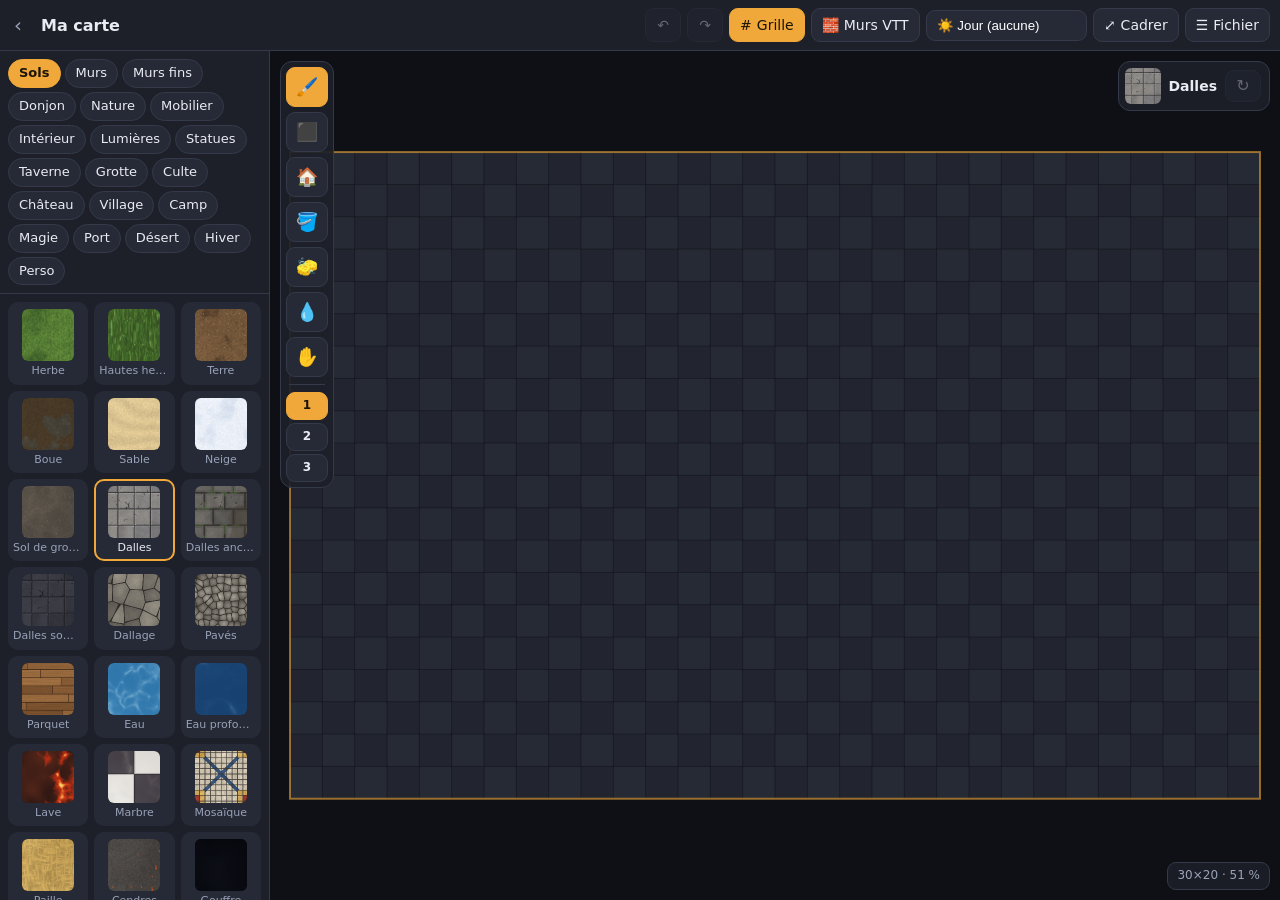
==== commit bf76c03c: "Atelier de Cartes : 200 nouveaux assets (387 objets au total) - Nouveaux onglets : Intérieur, Lumièr" ====
--- a/carte/index.html
+++ b/carte/index.html
@@ -1085,7 +1085,340 @@
   tas_feuilles:{nom:'Tas de feuilles',cat:'Nature',calque:'objets',decal:true,dessin(c,l,h){ const r=hasard(100); for(let i=0;i<40;i++){ const a=r()*7, d=r()*22, x=l/2+Math.cos(a)*d, y=h/2+Math.sin(a)*d;
     c.save(); c.translate(x,y); c.rotate(r()*7); c.fillStyle=['#c8642a','#d9a03a','#a8452a','#8a6a2a'][(r()*4)|0]; c.beginPath(); c.ellipse(0,0,4.5,2.4,0,0,7); c.fill(); c.restore(); } }},
 };
-const CATEGORIES = ['Sols','Murs','Murs fins','Donjon','Nature','Mobilier','Taverne','Grotte','Culte','Château','Village','Magie','Port','Perso'];
+const CATEGORIES = ['Sols','Murs','Murs fins','Donjon','Nature','Mobilier','Intérieur','Lumières','Statues','Taverne','Grotte','Culte','Château','Village','Camp','Magie','Port','Désert','Hiver','Perso'];
+/* ---------- Familles d'assets (générées par des fonctions de dessin communes) ---------- */
+(function(){
+const A=(id,nom,cat,opts,dessin)=>{ ASSETS[id]={nom,cat,calque:'objets',...opts,dessin}; };
+const pt=(c,pts)=>{ c.beginPath(); pts.forEach(([x,y],i)=>i?c.lineTo(x,y):c.moveTo(x,y)); c.closePath(); };
+const degr=(c,x,y,r,a,b)=>{ const g=c.createRadialGradient(x-r*.35,y-r*.35,r*.1,x,y,r); g.addColorStop(0,a); g.addColorStop(1,b); return g; };
+const pot=(c,x,y,r)=>{ cercle(c,x,y,r,degr(c,x,y,r,'#d9844a','#8a4420'),'#5a2a10'); cercle(c,x,y,r*.75,'#4a3020'); };
+const socle=(c,l,h,coul='#6d6a65')=>{ c.fillStyle=nuance(coul,-.2); c.fillRect(6,6,l-12,h-12); c.fillStyle=coul; c.fillRect(9,9,l-18,h-18); };
+
+/* ===== Tapis ===== */
+function tapis(c,l,h,p){ const [fond,bord,motif]=p.pal;
+  c.save(); if(p.forme==='rond'){ c.beginPath(); c.ellipse(l/2,h/2,l/2-6,h/2-6,0,0,7); c.clip(); c.fillStyle=fond; c.fillRect(0,0,l,h);
+      for(let k=1;k<5;k++){ c.strokeStyle=k%2?bord:motif; c.lineWidth=3; c.beginPath(); c.ellipse(l/2,h/2,(l/2-6)*(1-k*.18),(h/2-6)*(1-k*.18),0,0,7); c.stroke(); } c.restore(); return; }
+  c.fillStyle=fond; c.fillRect(6,6,l-12,h-12); c.strokeStyle=bord; c.lineWidth=4; c.strokeRect(10,10,l-20,h-20); c.lineWidth=1.5; c.strokeRect(16,16,l-32,h-32);
+  c.beginPath(); c.rect(16,16,l-32,h-32); c.clip();
+  if(p.motif==='raye'){ c.fillStyle=motif; for(let x=16;x<l-16;x+=12) c.fillRect(x,16,5,h-32); }
+  else if(p.motif==='damier'){ c.fillStyle=motif; const t=14; for(let j=0;j*t<h;j++) for(let i=0;i*t<l;i++) if((i+j)%2) c.fillRect(16+i*t,16+j*t,t,t); }
+  else if(p.motif==='losanges'){ c.strokeStyle=motif; c.lineWidth=2; for(let k=-h;k<l;k+=16){ c.beginPath(); c.moveTo(k,0); c.lineTo(k+h,h); c.stroke(); c.beginPath(); c.moveTo(k+h,0); c.lineTo(k,h); c.stroke(); } }
+  else { const rx=Math.min(l,h)/2-22; c.fillStyle=motif; c.beginPath(); c.moveTo(l/2,h/2-rx); c.lineTo(l/2+rx*1.2,h/2); c.lineTo(l/2,h/2+rx); c.lineTo(l/2-rx*1.2,h/2); c.fill();
+    c.fillStyle=fond; c.beginPath(); c.moveTo(l/2,h/2-rx*.5); c.lineTo(l/2+rx*.6,h/2); c.lineTo(l/2,h/2+rx*.5); c.lineTo(l/2-rx*.6,h/2); c.fill(); cercle(c,l/2,h/2,4,bord);
+    for(const [x,y] of [[24,24],[l-24,24],[24,h-24],[l-24,h-24]]) cercle(c,x,y,4,motif); }
+  c.restore(); c.fillStyle=bord; for(let x=8;x<l-8;x+=5){ c.fillRect(x,2,1.5,5); c.fillRect(x,h-7,1.5,5); } }
+for(const [id,nom,taille,forme,motif,pal] of [
+  ['tapis_bleu','Tapis bleu',[2,2],'rect','medaillon',['#2a4a7a','#d9a93a','#8aa8d0']],
+  ['tapis_vert','Tapis vert',[2,2],'rect','losanges',['#2e5a3a','#c9a46a','#4f8a5a']],
+  ['tapis_oriental','Tapis oriental',[3,2],'rect','medaillon',['#5a1a4a','#e0b45a','#a8306a']],
+  ['tapis_raye','Tapis rayé',[2,1],'rect','raye',['#8a5a2a','#3a2414','#c9a46a']],
+  ['tapis_damier','Tapis à damier',[2,2],'rect','damier',['#e9e2d0','#3a2a1a','#5a3a2a']],
+  ['tapis_couloir_bleu','Chemin de tapis bleu',[1,3],'rect','losanges',['#2a3a6a','#d9a93a','#4a6aa0']],
+  ['tapis_couloir_vert','Chemin de tapis vert',[1,3],'rect','raye',['#2e4a2e','#c9a46a','#4a7a4a']],
+  ['tapis_rond_rouge','Tapis rond rouge',[2,2],'rond','',['#7a1a24','#d9a93a','#a83a40']],
+  ['tapis_rond_bleu','Tapis rond bleu',[2,2],'rond','',['#1e3a5a','#c9d6e0','#3a6a90']],
+]) A(id,nom,'Intérieur',{taille,decal:true},(c,l,h)=>tapis(c,l,h,{forme,motif,pal}));
+const peau=(c,l,h,a,b)=>{ c.fillStyle=a; c.beginPath(); c.moveTo(l/2,6); c.quadraticCurveTo(l/2+14,14,l/2+10,24); c.lineTo(l-6,h*.3); c.quadraticCurveTo(l-14,h*.5,l-8,h*.7); c.lineTo(l/2+14,h-20);
+  c.quadraticCurveTo(l/2,h-4,l/2-14,h-20); c.lineTo(8,h*.7); c.quadraticCurveTo(14,h*.5,6,h*.3); c.lineTo(l/2-10,24); c.quadraticCurveTo(l/2-14,14,l/2,6); c.fill();
+  c.fillStyle=b; c.beginPath(); c.ellipse(l/2,h/2+4,l*.22,h*.28,0,0,7); c.fill(); cercle(c,l/2-4,14,1.6,'#111'); cercle(c,l/2+4,14,1.6,'#111'); };
+A('peau_ours','Peau d\'ours','Intérieur',{taille:[2,2],decal:true},(c,l,h)=>peau(c,l,h,'#4a3020','#5a3a26'));
+A('peau_loup','Peau de loup','Intérieur',{taille:[2,2],decal:true},(c,l,h)=>peau(c,l,h,'#8a8478','#a09a8e'));
+
+/* ===== Plantes en pot ===== */
+const plantePot=(c,l,h,coul,fleur,forme)=>{ pot(c,l/2,h/2,14); const r=hasard(coul.length*7+(fleur||'').length);
+  if(forme==='cactus'){ cercle(c,l/2,h/2,9,degr(c,l/2,h/2,9,'#8ac86a','#3a7a3a')); cercle(c,l/2,h/2,2.5,'#ff7aa8'); return; }
+  for(let i=0;i<(forme==='fougere'?9:7);i++){ const a=i/(forme==='fougere'?9:7)*Math.PI*2+r(); c.save(); c.translate(l/2,h/2); c.rotate(a); c.fillStyle=nuance(coul,(r()-.5)*.3);
+    c.beginPath(); c.ellipse(forme==='fougere'?14:10,0,forme==='fougere'?14:9,forme==='fougere'?3.5:5,0,0,7); c.fill(); c.restore(); }
+  if(fleur) for(let i=0;i<6;i++){ const a=r()*7, d=4+r()*9; cercle(c,l/2+Math.cos(a)*d,h/2+Math.sin(a)*d,2.6,fleur); cercle(c,l/2+Math.cos(a)*d,h/2+Math.sin(a)*d,1,'#ffe08a'); } };
+for(const [id,nom,coul,fleur,forme] of [['plante_verte','Plante verte','#3e8a3a',null,''],['fougere_pot','Fougère en pot','#4f9a3e',null,'fougere'],['fleurs_pot_rouge','Pot de fleurs rouges','#3e7a2e','#e0303a',''],
+  ['fleurs_pot_jaune','Pot de fleurs jaunes','#3e7a2e','#ffd34d',''],['fleurs_pot_bleu','Pot de fleurs bleues','#3e7a2e','#5a8ae0',''],['cactus_pot','Cactus en pot','#3e7a2e',null,'cactus']])
+  A(id,nom,'Intérieur',{},(c,l,h)=>plantePot(c,l,h,coul,fleur,forme));
+
+/* ===== Arbres et arbustes ===== */
+for(const [id,nom,pal,g] of [['cerisier','Cerisier en fleurs',['#a8406a','#d06a90','#f08ab0','#ffb0cc','#ffe0ee'],17],['chene','Chêne',['#1e4a1a','#2a5e22','#3a742e','#4f8a3a','#6aa84f'],23],
+  ['bouleau','Bouleau',['#4a7a2a','#5e9a3a','#7ab84a','#9ad06a','#c0e890'],29],['arbre_fruits','Arbre fruitier',['#2a5e22','#3a742e','#4f8a3a','#62a046','#80c060'],31],['arbre_pourpre','Arbre pourpre',['#3a1a3a','#5a2a5a','#7a3a7a','#9a5a9a','#c08ac0'],37]])
+  A(id,nom,'Nature',{taille:[2,2]},(c,l,h)=>{ c.scale(l/T,h/T); feuillage(c,T/2,T/2,id==='chene'?31:28,g,pal);
+    if(id==='arbre_fruits'){ const r=hasard(5); for(let i=0;i<12;i++){ const a=r()*7, d=r()*22; cercle(c,T/2+Math.cos(a)*d-4,T/2+Math.sin(a)*d-4,2,'#d0302a'); } }
+    if(id==='bouleau'){ c.fillStyle='#efece4'; c.fillRect(T/2+12,T/2+14,5,12); c.fillStyle='#222'; c.fillRect(T/2+12,T/2+18,5,1.5); } });
+A('saule','Saule pleureur','Nature',{taille:[2,2]},(c,l,h)=>{ const r=hasard(41); c.lineCap='round'; for(let i=0;i<70;i++){ const a=r()*7, d=8+r()*40, x=l/2+Math.cos(a)*d, y=h/2+Math.sin(a)*d;
+  c.strokeStyle=['#4a7a2a','#5e9a3a','#7ab84a','#8ac85a'][(r()*4)|0]; c.lineWidth=2; c.beginPath(); c.moveTo(x,y); c.quadraticCurveTo(x+Math.cos(a)*6,y+4,x+Math.cos(a)*10,y+12); c.stroke(); } cercle(c,l/2,h/2,10,'#5a7a3a'); });
+for(const [id,nom,pal,g] of [['arbuste','Arbuste',['#2a5e22','#3a742e','#4f8a3a','#6aa84f','#8ac86a'],43],['arbuste_automne','Arbuste d\'automne',['#6a2a12','#8f3c16','#b8561c','#d9822b','#f2b44c'],47],['arbuste_rose','Arbuste rose',['#7a2a4a','#a8406a','#d06a90','#f08ab0','#ffc0d8'],53]])
+  A(id,nom,'Nature',{},(c,l,h)=>feuillage(c,l/2,h/2,17,g,pal));
+for(const [id,nom,pal,baie] of [['buisson_rouge','Buisson rouge',['#6a1a12','#8a2a1a','#a83a24'],null],['buisson_jaune','Buisson doré',['#8a6a12','#b8901a','#d9b03a'],null],['buisson_baies','Buisson à baies',['#2a5a2a','#3a7a3a','#4a8a4a'],'#3a3ac0'],['buisson_taille','Buis taillé',['#1e4a1e','#2a5e2a','#3a7a3a'],null]])
+  A(id,nom,'Nature',{},(c,l,h)=>{ if(id==='buisson_taille'){ cercle(c,l/2,h/2,18,degr(c,l/2,h/2,18,pal[2],pal[0])); const r=hasard(3); for(let i=0;i<30;i++){ const a=r()*7, d=r()*16; cercle(c,l/2+Math.cos(a)*d,h/2+Math.sin(a)*d,1.5,nuance(pal[2],.15)); } return; }
+    [[-8,-4,12],[8,-6,11],[0,7,12],[2,-2,10]].forEach(([x,y,ra],i)=>cercle(c,l/2+x,h/2+y,ra,pal[i%3])); if(baie){ const r=hasard(7); for(let i=0;i<14;i++) cercle(c,l/2+(r()-.5)*28,h/2+(r()-.5)*26,2,baie); } });
+for(const [id,nom,cols] of [['fleurs_rouges','Massif rouge',['#e0303a','#ff6a6a']],['fleurs_bleues','Massif bleu',['#4a6ae0','#8aa8ff']],['fleurs_jaunes','Massif jaune',['#ffd34d','#ffb02e']],['fleurs_violettes','Lavande',['#8a5ac0','#b08ae0']],['fleurs_blanches','Massif blanc',['#ffffff','#e8e8f0']]])
+  A(id,nom,'Nature',{decal:true},(c,l,h)=>{ const r=hasard(id.length*13); for(let i=0;i<26;i++){ const x=8+r()*(l-16), y=8+r()*(h-16); cercle(c,x+1,y+1,3,'rgba(40,90,30,.6)'); cercle(c,x,y,2.4,cols[i%2]); } });
+
+/* ===== Rochers ===== */
+const rocTeinte=(c,x,y,r,g,mousse,teinte)=>{ roc(c,x,y,r,g); c.save(); c.globalCompositeOperation='multiply'; c.fillStyle=teinte; c.beginPath(); c.arc(x,y,r*1.1,0,7); c.fill(); c.restore(); if(mousse){ const rr=hasard(g); for(let i=0;i<8;i++) cercle(c,x+(rr()-.5)*r*1.2,y-r*.2+(rr()-.5)*r,r*.12+rr()*r*.1,'rgba(80,120,50,.7)'); } };
+A('rocher_mousse','Rocher moussu','Nature',{obstacle:.2},(c,l,h)=>rocTeinte(c,l/2,h/2,22,121,true,'#e8f0e0'));
+A('rocher_basalte','Rocher de basalte','Grotte',{obstacle:.2},(c,l,h)=>rocTeinte(c,l/2,h/2,22,123,false,'#6a6a78'));
+A('rocher_gres','Rocher de grès','Désert',{obstacle:.2},(c,l,h)=>rocTeinte(c,l/2,h/2,22,125,false,'#f0b070'));
+A('rocher_geant','Rocher géant','Nature',{taille:[2,2],obstacle:.15},(c,l,h)=>{ roc(c,l/2,h/2,52,127); rocTeinte(c,l/2+30,h/2+34,12,128,true,'#ffffff'); });
+A('galets','Galets','Nature',{decal:true},(c,l,h)=>{ const r=hasard(129); for(let i=0;i<14;i++){ const x=10+r()*(l-20), y=10+r()*(h-20), t=3+r()*5; c.fillStyle=nuance('#9a958c',(r()-.5)*.4); c.beginPath(); c.ellipse(x,y,t,t*.7,r()*3,0,7); c.fill(); } });
+A('rochers_mousse','Rochers moussus','Nature',{taille:[2,1],obstacle:.25},(c,l,h)=>{ rocTeinte(c,40,h/2,20,131,true,'#e8f0e0'); rocTeinte(c,86,h/2+4,16,132,true,'#e8f0e0'); });
+
+/* ===== Cristaux, orbes, cercles colorés ===== */
+for(const [id,nom,cat,c1,c2,c3,lum] of [['cristal_rouge','Cristaux rouges','Grotte','#a02a2a','#ffd0d0','#6a1a1a','#ff5a5a'],['cristal_vert','Cristaux verts','Grotte','#2a8a3a','#d0ffd8','#1a5a2a','#5aff7a'],
+  ['cristal_jaune','Cristaux dorés','Grotte','#b08a1a','#fff4c0','#7a5a0a','#ffd84a'],['cristal_glace','Cristaux de glace','Hiver','#5a9ac0','#f0fbff','#3a6a90','#bfe8ff']])
+  A(id,nom,cat,{lumiere:{clair:2,faible:4,couleur:lum,anim:'pulse'}},(c,l,h)=>{ [[l/2,h/2-2,9,22,0],[l/2-11,h/2+6,6,15,-.5],[l/2+11,h/2+5,6,16,.45],[l/2+3,h/2+12,5,10,.2]].forEach(([x,y,w,hh,a])=>cristalForme(c,x,y,w,hh,a,c1,c2,c3)); });
+for(const [id,nom,a,b,lum] of [['orbe_rouge','Orbe rouge','#ffd0d0','#8a1a1a','#ff5a5a'],['orbe_vert','Orbe vert','#d8ffd8','#1a7a2a','#5aff7a'],['orbe_bleu','Orbe bleu','#d8f4ff','#1a4a9a','#5ab0ff']])
+  A(id,nom,'Magie',{lumiere:{clair:2,faible:4,couleur:lum,anim:'pulse'}},(c,l,h)=>{ c.fillStyle='#2a282c'; pt(c,[...Array(6)].map((_,i)=>[l/2+Math.cos(i/6*Math.PI*2)*18,h/2+Math.sin(i/6*Math.PI*2)*18])); c.fill();
+    const g=c.createRadialGradient(l/2-4,h/2-4,1,l/2,h/2,13); g.addColorStop(0,'#ffffff'); g.addColorStop(.3,a); g.addColorStop(1,b); cercle(c,l/2,h/2,12,g); });
+A('feu_follet','Feux follets','Magie',{decal:true,lumiere:{clair:1,faible:3,couleur:'#7affd0',anim:'pulse'}},(c,l,h)=>{ for(const [x,y,r] of [[22,24,5],[42,20,4],[34,42,6]]){ const g=c.createRadialGradient(x,y,0,x,y,r*3); g.addColorStop(0,'rgba(220,255,240,.95)'); g.addColorStop(.3,'rgba(120,255,200,.6)'); g.addColorStop(1,'rgba(120,255,200,0)'); cercle(c,x,y,r*3,g); } });
+for(const [id,nom,coul,lum] of [['cercle_vert','Cercle druidique','rgba(140,240,140,.9)','#7aff9a'],['cercle_or','Cercle sacré','rgba(255,220,120,.9)','#ffd27a'],['cercle_violet','Cercle de nécromancie','rgba(190,140,255,.9)','#b48cff'],['cercle_blanc','Cercle de protection','rgba(240,245,255,.9)','#e8f0ff']])
+  A(id,nom,'Magie',{taille:[2,2],decal:true,lumiere:{clair:1,faible:3,couleur:lum,anim:'pulse'}},(c,l,h)=>{ const cx=l/2, cy=h/2; c.shadowColor=coul; c.shadowBlur=10; c.strokeStyle=coul; c.lineWidth=2.5;
+    cercle(c,cx,cy,52,null,coul); cercle(c,cx,cy,44,null,coul); const n=id==='cercle_vert'?3:id==='cercle_or'?8:id==='cercle_violet'?5:6;
+    c.beginPath(); for(let i=0;i<=n;i++){ const a=-Math.PI/2+i*(n===5?4:2)*Math.PI/n; c.lineTo(cx+Math.cos(a)*44,cy+Math.sin(a)*44); } c.stroke(); cercle(c,cx,cy,14,null,coul); runes(c,cx,cy,48,16,coul); c.shadowBlur=0; });
+
+/* ===== Statues ===== */
+A('statue_guerrier','Statue de guerrier','Statues',{obstacle:.2},(c,l,h)=>{ socle(c,l,h); cercle(c,l/2,h/2+4,12,'#a8a49c'); cercle(c,l/2-12,h/2+4,6,'#b8b3a8'); cercle(c,l/2+12,h/2+4,6,'#b8b3a8');
+  cercle(c,l/2,h/2-6,8,'#c9c4b8'); c.fillStyle='#8a867f'; c.fillRect(l/2-8,h/2-8,16,3); c.save(); c.translate(l/2+14,h/2); c.rotate(-.3); c.fillStyle='#d0ccc4'; c.fillRect(-2,-22,4,24); c.fillRect(-6,0,12,3); c.restore();
+  c.fillStyle='#9a968e'; c.beginPath(); c.ellipse(l/2-15,h/2+6,7,10,0,0,7); c.fill(); });
+A('statue_deesse','Statue de déesse','Statues',{obstacle:.2},(c,l,h)=>{ socle(c,l,h,'#7a7670'); const g=degr(c,l/2,h/2+3,15,'#f0ece4','#a8a49c'); c.fillStyle=g; c.beginPath(); c.ellipse(l/2,h/2+3,13,16,0,0,7); c.fill();
+  c.strokeStyle='rgba(90,86,80,.4)'; c.lineWidth=1; for(let i=-2;i<=2;i++){ c.beginPath(); c.moveTo(l/2+i*4,h/2-4); c.quadraticCurveTo(l/2+i*5,h/2+8,l/2+i*6,h/2+18); c.stroke(); }
+  cercle(c,l/2,h/2-8,7,'#f4f0e8'); c.lineWidth=2; cercle(c,l/2,h/2-8,11,null,'rgba(220,190,100,.8)'); });
+A('gargouille','Gargouille','Statues',{obstacle:.2},(c,l,h)=>{ socle(c,l,h,'#4a4845'); c.fillStyle='#6a6662'; for(const s of [-1,1]){ c.beginPath(); c.moveTo(l/2,h/2); c.quadraticCurveTo(l/2+s*24,h/2-20,l/2+s*26,h/2+6); c.lineTo(l/2+s*18,h/2+2); c.lineTo(l/2+s*14,h/2+10); c.closePath(); c.fill(); }
+  cercle(c,l/2,h/2+2,10,'#7a7672'); cercle(c,l/2,h/2-8,7,'#8a8682'); c.fillStyle='#5a5652'; c.beginPath(); c.moveTo(l/2-5,h/2-12); c.lineTo(l/2-8,h/2-19); c.lineTo(l/2-2,h/2-14); c.moveTo(l/2+5,h/2-12); c.lineTo(l/2+8,h/2-19); c.lineTo(l/2+2,h/2-14); c.fill();
+  cercle(c,l/2-3,h/2-9,1.4,'#c0302a'); cercle(c,l/2+3,h/2-9,1.4,'#c0302a'); });
+A('buste','Buste','Statues',{},(c,l,h)=>{ c.fillStyle='#5a5652'; c.fillRect(l/2-14,h/2-14,28,28); cercle(c,l/2,h/2+4,12,degr(c,l/2,h/2+4,12,'#e8e4dc','#9a968e')); cercle(c,l/2,h/2-4,8,degr(c,l/2,h/2-4,8,'#f4f0e8','#a8a49c')); });
+A('statue_brisee','Statue renversée','Statues',{taille:[2,1]},(c,l,h)=>{ socle(c,26,h); const g=c.createLinearGradient(0,h/2-10,0,h/2+10); g.addColorStop(0,'#e0dcd4'); g.addColorStop(1,'#8a867f');
+  c.fillStyle=g; c.beginPath(); c.ellipse(70,h/2+2,26,11,.1,0,7); c.fill(); cercle(c,104,h/2-6,8,'#c9c4b8','#77736c'); c.fillStyle='#a8a49c'; c.fillRect(40,h/2+8,14,6); roc(c,20,h-10,6,140); roc(c,112,h-12,5,141); });
+A('statue_dragon','Statue de dragon','Statues',{taille:[2,2],obstacle:.15},(c,l,h)=>{ socle(c,l,h,'#55524d'); const cx=l/2, cy=h/2;
+  c.fillStyle='#7a7672'; for(const s of [-1,1]){ c.beginPath(); c.moveTo(cx,cy); c.quadraticCurveTo(cx+s*50,cy-30,cx+s*52,cy+20); c.lineTo(cx+s*36,cy+8); c.lineTo(cx+s*30,cy+22); c.lineTo(cx+s*18,cy+10); c.closePath(); c.fill(); c.strokeStyle='#5a5652'; c.lineWidth=1.5; c.stroke(); }
+  c.fillStyle=degr(c,cx,cy+6,22,'#b8b4ac','#6a6662'); c.beginPath(); c.ellipse(cx,cy+8,16,24,0,0,7); c.fill(); c.strokeStyle='#8a8682'; c.lineWidth=6; c.lineCap='round'; c.beginPath(); c.moveTo(cx,cy+30); c.quadraticCurveTo(cx+24,cy+48,cx+40,cy+44); c.stroke();
+  c.fillStyle='#a8a49c'; c.beginPath(); c.ellipse(cx,cy-22,10,14,0,0,7); c.fill(); cercle(c,cx-4,cy-28,1.8,'#2a2622'); cercle(c,cx+4,cy-28,1.8,'#2a2622'); });
+A('statue_lion','Statue de lion','Statues',{obstacle:.2},(c,l,h)=>{ socle(c,l,h); const g=degr(c,l/2,h/2,18,'#e8d8a8','#a8945a'); const r=hasard(150); for(let i=0;i<14;i++){ const a=i/14*Math.PI*2; cercle(c,l/2+Math.cos(a)*12,h/2-4+Math.sin(a)*12,5,'#b8a060'); }
+  cercle(c,l/2,h/2-4,10,g); c.fillStyle='#c8b478'; c.beginPath(); c.ellipse(l/2,h/2+10,10,8,0,0,7); c.fill(); cercle(c,l/2-3,h/2-6,1.5,'#3a2a10'); cercle(c,l/2+3,h/2-6,1.5,'#3a2a10'); cercle(c,l/2,h/2-1,2,'#6a5020'); });
+A('totem','Totem','Statues',{obstacle:.25},(c,l,h)=>{ cercle(c,l/2,h/2,17,'#5a3a1e','#2a1a0e'); cercle(c,l/2,h/2,14,degr(c,l/2,h/2,14,'#a87a4a','#5a3a1e'));
+  c.fillStyle='#c0302a'; c.fillRect(l/2-9,h/2-3,18,3); c.fillStyle='#e8e0cc'; cercle(c,l/2-5,h/2-7,2.5,'#e8e0cc'); cercle(c,l/2+5,h/2-7,2.5,'#e8e0cc'); c.fillStyle='#2a8a8a'; c.beginPath(); c.moveTo(l/2-20,h/2); c.lineTo(l/2-12,h/2-6); c.lineTo(l/2-12,h/2+6); c.fill(); c.beginPath(); c.moveTo(l/2+20,h/2); c.lineTo(l/2+12,h/2-6); c.lineTo(l/2+12,h/2+6); c.fill(); });
+
+/* ===== Tables et sièges ===== */
+const nappe=(c,x,y,w,h,coul)=>{ c.fillStyle=coul; rrect(c,x,y,w,h,4); c.fill(); c.strokeStyle='rgba(0,0,0,.12)'; c.lineWidth=1; for(let i=x+8;i<x+w;i+=10){ c.beginPath(); c.moveTo(i,y); c.lineTo(i,y+h); c.stroke(); } };
+A('table_nappe','Table avec nappe','Intérieur',{taille:[2,1]},(c,l,h)=>{ bois(c,4,6,l-8,h-12,'#6b4426'); nappe(c,8,9,l-16,h-18,'#ece6d6'); assiette(c,30,h/2,8,'fruits'); chope(c,60,h/2-4,5); bougie(c,96,h/2,3.5); });
+A('petite_table','Petite table','Intérieur',{},(c,l,h)=>{ bois(c,12,12,l-24,h-24,'#7a4d28'); bougie(c,l/2,h/2,3.5); });
+A('table_chevet','Table de chevet','Intérieur',{},(c,l,h)=>{ bois(c,16,16,l-32,h-32,'#5a3418'); cercle(c,l/2,h/2,2.5,'#d9a93a'); c.fillStyle='#e8e0cc'; c.fillRect(l/2+4,l/2-8,7,9); });
+A('table_marbre','Table de marbre','Intérieur',{taille:[2,1]},(c,l,h)=>{ c.fillStyle=degr(c,l/2,h/2,60,'#f4f2ee','#b8b4ac'); rrect(c,5,8,l-10,h-16,4); c.fill(); c.strokeStyle='rgba(140,136,130,.5)'; c.lineWidth=1; c.beginPath(); c.moveTo(20,12); c.bezierCurveTo(50,30,70,14,110,40); c.stroke(); c.strokeStyle='#8a867f'; c.lineWidth=2; rrect(c,5,8,l-10,h-16,4); c.stroke(); });
+A('table_ronde_nappe','Table ronde nappée','Intérieur',{taille:[2,2]},(c,l,h)=>{ cercle(c,l/2,h/2,46,'#a8343c','#5a1018'); cercle(c,l/2,h/2,36,null,'rgba(255,220,150,.5)'); assiette(c,l/2-14,h/2-8,9,'viande'); assiette(c,l/2+16,h/2+8,9,'pain'); bougie(c,l/2,h/2,4); for(let i=0;i<4;i++){ const a=i/4*Math.PI*2+.8; tabouretS(c,l/2+Math.cos(a)*56,h/2+Math.sin(a)*56); } });
+A('echiquier','Table d\'échecs','Intérieur',{},(c,l,h)=>{ bois(c,6,6,l-12,h-12,'#4a2d17'); for(let j=0;j<8;j++) for(let i=0;i<8;i++){ c.fillStyle=(i+j)%2?'#2a1a0e':'#e8dcc0'; c.fillRect(12+i*5,12+j*5,5,5); }
+  const r=hasard(160); for(let i=0;i<10;i++) cercle(c,14.5+((r()*8)|0)*5,14.5+((r()*8)|0)*5,1.8,i%2?'#f4f0e8':'#1a1410'); });
+const fauteuil=(c,l,h,coul)=>{ c.fillStyle='#4a2d17'; rrect(c,l/2-18,h/2-16,36,32,6); c.fill(); c.fillStyle=coul; rrect(c,l/2-13,h/2-8,26,22,5); c.fill(); c.fillStyle=nuance(coul,-.25); rrect(c,l/2-16,h/2-16,32,9,4); c.fill();
+  c.fillStyle=nuance(coul,-.15); rrect(c,l/2-18,h/2-10,6,24,3); c.fill(); rrect(c,l/2+12,h/2-10,6,24,3); c.fill(); c.fillStyle='rgba(255,255,255,.15)'; c.fillRect(l/2-11,h/2-6,22,4); };
+A('fauteuil_rouge','Fauteuil rouge','Intérieur',{},(c,l,h)=>fauteuil(c,l,h,'#9a2a34'));
+A('fauteuil_vert','Fauteuil vert','Intérieur',{},(c,l,h)=>fauteuil(c,l,h,'#2e6a3a'));
+A('fauteuil_cuir','Fauteuil de cuir','Intérieur',{},(c,l,h)=>fauteuil(c,l,h,'#7a4a24'));
+A('canape','Canapé','Intérieur',{taille:[2,1]},(c,l,h)=>{ c.fillStyle='#4a2d17'; rrect(c,6,h/2-18,l-12,36,7); c.fill(); c.fillStyle='#5a2a6a'; rrect(c,13,h/2-8,l-26,24,5); c.fill(); c.fillStyle='#3a1a4a'; rrect(c,9,h/2-17,l-18,10,4); c.fill();
+  c.strokeStyle='rgba(0,0,0,.3)'; c.lineWidth=1.5; c.beginPath(); c.moveTo(l/2,h/2-8); c.lineTo(l/2,h/2+16); c.stroke(); c.fillStyle='#d9a93a'; cercle(c,30,h/2+2,4,'#d9a93a'); cercle(c,l-30,h/2+2,4,'#d9a93a'); });
+A('pouf','Pouf','Intérieur',{},(c,l,h)=>{ cercle(c,l/2,h/2,14,degr(c,l/2,h/2,14,'#d06a40','#7a2a14')); for(let i=0;i<8;i++){ const a=i/8*Math.PI*2; c.strokeStyle='rgba(0,0,0,.25)'; c.beginPath(); c.moveTo(l/2,h/2); c.lineTo(l/2+Math.cos(a)*14,h/2+Math.sin(a)*14); c.stroke(); } cercle(c,l/2,h/2,3,'#d9a93a'); });
+A('banc_pierre','Banc de pierre','Intérieur',{taille:[2,1]},(c,l,h)=>{ c.fillStyle='#6d6a65'; c.fillRect(8,h/2-11,l-16,22); c.fillStyle='#8d8a85'; c.fillRect(10,h/2-9,l-20,18); c.fillStyle='rgba(255,255,255,.15)'; c.fillRect(10,h/2-9,l-20,3); roc(c,14,h/2,6,170); roc(c,l-14,h/2,6,171); });
+
+/* ===== Lits et rangements ===== */
+A('berceau','Berceau','Intérieur',{},(c,l,h)=>{ c.fillStyle='#8a6038'; c.beginPath(); c.ellipse(l/2,h/2,15,21,0,0,7); c.fill(); c.fillStyle='#e8e0f0'; c.beginPath(); c.ellipse(l/2,h/2+2,11,16,0,0,7); c.fill(); c.fillStyle='#8aa8e0'; c.beginPath(); c.ellipse(l/2,h/2+7,11,10,0,0,7); c.fill(); });
+A('lits_superposes','Lits superposés','Intérieur',{taille:[1,2]},(c,l,h)=>{ bois(c,6,6,l-12,h-12,'#6b4426'); c.fillStyle='#ece5d3'; rrect(c,12,12,l-24,16,5); c.fill(); c.fillStyle='#6a7a3a'; rrect(c,10,32,l-20,h-44,3); c.fill(); c.fillStyle='#4a2d17'; for(let y=20;y<h-10;y+=14) c.fillRect(l-12,y,6,3); });
+A('hamac','Hamac','Port',{taille:[2,1]},(c,l,h)=>{ c.strokeStyle='#a0845a'; c.lineWidth=1.5; c.beginPath(); c.moveTo(4,h/2); c.lineTo(20,h/2-10); c.moveTo(4,h/2); c.lineTo(20,h/2+10); c.moveTo(l-4,h/2); c.lineTo(l-20,h/2-10); c.moveTo(l-4,h/2); c.lineTo(l-20,h/2+10); c.stroke();
+  c.fillStyle='#d9c08e'; c.beginPath(); c.moveTo(20,h/2-10); c.quadraticCurveTo(l/2,h/2-16,l-20,h/2-10); c.lineTo(l-20,h/2+10); c.quadraticCurveTo(l/2,h/2+16,20,h/2+10); c.fill(); c.strokeStyle='rgba(120,90,40,.4)'; for(let i=0;i<5;i++){ c.beginPath(); c.moveTo(24,h/2-8+i*4); c.quadraticCurveTo(l/2,h/2-12+i*6,l-24,h/2-8+i*4); c.stroke(); } });
+A('commode','Commode','Intérieur',{taille:[2,1]},(c,l,h)=>{ bois(c,6,10,l-12,h-20,'#6b4022'); c.strokeStyle='rgba(0,0,0,.35)'; c.lineWidth=1.5; for(let i=1;i<3;i++){ c.beginPath(); c.moveTo(6+i*(l-12)/3,10); c.lineTo(6+i*(l-12)/3,h-10); c.stroke(); }
+  for(let i=0;i<3;i++) cercle(c,6+(i+.5)*(l-12)/3,h/2,2.4,'#d9a93a'); c.fillStyle='#e8e0cc'; c.fillRect(20,14,10,6); fiole(c,l-24,18,4,'#c07aff'); });
+A('coffre_ouvert','Coffre ouvert','Intérieur',{},(c,l,h)=>{ c.fillStyle='#5a3418'; rrect(c,l/2-20,h/2-6,40,24,4); c.fill(); c.fillStyle='#7a4a22'; rrect(c,l/2-20,h/2-22,40,14,4); c.fill(); c.fillStyle='#d9a93a'; c.fillRect(l/2-20,h/2-10,40,3);
+  const r=hasard(180); for(let i=0;i<16;i++) cercle(c,l/2-15+r()*30,h/2-2+r()*16,2.6,r()<.5?'#ffd84a':'#e8b42a','#9a6e10'); cercle(c,l/2+6,h/2+6,3,'#e0303a'); });
+A('malle','Malle de voyage','Intérieur',{taille:[2,1]},(c,l,h)=>{ c.fillStyle='#4a5a3a'; rrect(c,10,10,l-20,h-20,5); c.fill(); c.fillStyle='#3a2a1a'; for(const x of [26,l/2-2,l-30]) c.fillRect(x,10,5,h-20); c.fillStyle='#b8b0a0'; c.fillRect(10,h/2-1.5,l-20,3); cercle(c,l/2,h/2,4,'#d9a93a'); });
+A('etagere_pots','Étagère à pots','Intérieur',{taille:[2,1]},(c,l,h)=>{ bois(c,3,4,l-6,24,'#4a2d17'); for(let i=0;i<7;i++){ const x=14+i*16; cercle(c,x,16,6,degr(c,x,16,6,['#d9844a','#c0c8d0','#a8c080'][i%3],'#5a3a20')); cercle(c,x,16,3,'#2a1a10'); } });
+A('coiffeuse','Coiffeuse','Intérieur',{taille:[2,1]},(c,l,h)=>{ bois(c,6,12,l-12,h-20,'#e8dcc8'); c.fillStyle='#c9d8e0'; c.beginPath(); c.ellipse(l/2,16,20,9,0,Math.PI,0); c.fill(); c.strokeStyle='#d9a93a'; c.lineWidth=2; c.stroke();
+  fiole(c,30,h/2+4,4,'#ff7ad0'); fiole(c,40,h/2+8,3,'#ffd84a'); c.fillStyle='#8a6038'; c.fillRect(l-40,h/2+2,16,4); });
+A('paravent','Paravent','Intérieur',{taille:[2,1]},(c,l,h)=>{ for(let i=0;i<4;i++){ c.save(); c.translate(10+i*28,h/2); c.rotate(i%2?.35:-.35); c.fillStyle='#4a2d17'; c.fillRect(-2,-4,30,8); c.fillStyle='#e8d8b8'; c.fillRect(1,-2.5,24,5);
+  c.fillStyle='#8a3a4a'; cercle(c,13,0,1.8,'#8a3a4a'); c.restore(); } });
+A('vaisselier','Vaisselier','Intérieur',{taille:[2,1]},(c,l,h)=>{ bois(c,3,4,l-6,26,'#5a3418'); for(let i=0;i<6;i++) cercle(c,14+i*20,17,7,'#e9e4d8','#9a958c'); });
+for(const [id,nom,dessinI] of [
+  ['harpe','Harpe',(c,l,h)=>{ c.strokeStyle='#b8861a'; c.lineWidth=4; c.beginPath(); c.moveTo(l/2-14,h/2+18); c.quadraticCurveTo(l/2-18,h/2-20,l/2+14,h/2-18); c.lineTo(l/2+4,h/2+18); c.closePath(); c.stroke();
+    c.strokeStyle='rgba(240,230,200,.8)'; c.lineWidth=.8; for(let i=0;i<7;i++){ const t=i/7; c.beginPath(); c.moveTo(l/2-14+t*18,h/2+18); c.lineTo(l/2-12+t*24,h/2-16+t*2); c.stroke(); } }],
+  ['tambour','Tambour',(c,l,h)=>{ cercle(c,l/2,h/2,15,'#8a3a24','#3a1a0e'); cercle(c,l/2,h/2,12,degr(c,l/2,h/2,12,'#f0e6cc','#c0b090')); c.strokeStyle='#5a3a1e'; c.lineWidth=2.5; c.beginPath(); c.moveTo(l/2+14,h/2-14); c.lineTo(l/2+24,h/2-24); c.moveTo(l/2+18,h/2-8); c.lineTo(l/2+28,h/2-16); c.stroke(); }],
+  ['rouet','Rouet',(c,l,h)=>{ bois(c,l/2-6,h/2-20,12,40,'#7a5230'); c.lineWidth=3; cercle(c,l/2,h/2-4,15,null,'#8a6038'); c.lineWidth=1; for(let i=0;i<8;i++){ const a=i/8*Math.PI*2; c.beginPath(); c.moveTo(l/2,h/2-4); c.lineTo(l/2+Math.cos(a)*15,h/2-4+Math.sin(a)*15); c.stroke(); } cercle(c,l/2+10,h/2+14,5,'#e8dcb8'); }],
+  ['metier_tisser','Métier à tisser',(c,l,h)=>{ bois(c,8,8,l-16,h-16,'#6b4426'); c.fillStyle='#3a6aa0'; c.fillRect(14,14,l-28,h-28); c.strokeStyle='rgba(240,230,200,.6)'; c.lineWidth=.8; for(let x=16;x<l-14;x+=3){ c.beginPath(); c.moveTo(x,14); c.lineTo(x,h-14); c.stroke(); } }],
+]) A(id,nom,'Intérieur',id==='metier_tisser'?{taille:[2,1]}:{},dessinI);
+A('cuve_bain','Cuve de bain','Intérieur',{},(c,l,h)=>{ tonneau(c,l/2,h/2,22); cercle(c,l/2,h/2,14,degr(c,l/2,h/2,14,'#9ad0e8','#4a8ab0')); c.fillStyle='rgba(255,255,255,.6)'; cercle(c,l/2-4,h/2-4,3,'rgba(255,255,255,.6)'); });
+A('poele_bois','Poêle à bois','Intérieur',{lumiere:{clair:1,faible:3,couleur:'#ff8a3a',anim:'flame'}},(c,l,h)=>{ c.fillStyle='#2a2826'; rrect(c,l/2-16,h/2-16,32,32,6); c.fill(); c.fillStyle='#3a3836'; rrect(c,l/2-12,h/2-12,24,24,4); c.fill();
+  const g=c.createRadialGradient(l/2,h/2+4,1,l/2,h/2+4,8); g.addColorStop(0,'#ffd06a'); g.addColorStop(1,'#a8300a'); c.fillStyle=g; c.fillRect(l/2-7,h/2,14,8); cercle(c,l/2,h/2-8,5,'#1a1816'); });
+})();
+
+(function(){
+const A=(id,nom,cat,opts,dessin)=>{ ASSETS[id]={nom,cat,calque:'objets',...opts,dessin}; };
+const degr=(c,x,y,r,a,b)=>{ const g=c.createRadialGradient(x-r*.35,y-r*.35,r*.1,x,y,r); g.addColorStop(0,a); g.addColorStop(1,b); return g; };
+const halo=(c,x,y,r,rgb,a=.5)=>{ const g=c.createRadialGradient(x,y,0,x,y,r); g.addColorStop(0,`rgba(${rgb},${a})`); g.addColorStop(1,`rgba(${rgb},0)`); cercle(c,x,y,r,g); };
+const flamme=(c,x,y,r,coeur,ext)=>{ const g=c.createRadialGradient(x,y,0,x,y,r); g.addColorStop(0,coeur); g.addColorStop(.45,ext); g.addColorStop(1,'rgba(0,0,0,0)'); cercle(c,x,y,r,g); };
+const panier=(c,x,y,r)=>{ cercle(c,x,y,r,'#a07a42','#5a3a18'); c.strokeStyle='rgba(70,45,15,.6)'; c.lineWidth=1; for(let i=0;i<8;i++){ const a=i/8*Math.PI*2; c.beginPath(); c.moveTo(x+Math.cos(a)*r*.5,y+Math.sin(a)*r*.5); c.lineTo(x+Math.cos(a)*r,y+Math.sin(a)*r); c.stroke(); } cercle(c,x,y,r*.82,null,'rgba(70,45,15,.5)'); };
+
+/* ===== Nourriture et cuisine (Taverne) ===== */
+A('panier_pain','Panier de pain','Taverne',{},(c,l,h)=>{ panier(c,l/2,h/2,18); [[-5,-3,.4],[5,2,-.3],[-2,6,.1]].forEach(([x,y,a])=>{ c.save(); c.translate(l/2+x,h/2+y); c.rotate(a); c.fillStyle='#c9903a'; c.beginPath(); c.ellipse(0,0,9,5,0,0,7); c.fill(); c.strokeStyle='#8a5a1a'; c.lineWidth=1; for(const k of [-3,0,3]){ c.beginPath(); c.moveTo(k-1,-3); c.lineTo(k+1,3); c.stroke(); } c.restore(); }); });
+A('fromages','Fromages','Taverne',{},(c,l,h)=>{ bois(c,10,14,l-20,h-28,'#9a7048'); cercle(c,26,h/2,11,degr(c,26,h/2,11,'#ffe08a','#d0a030'),'#a07010'); c.fillStyle='#ffe8a0'; c.beginPath(); c.moveTo(42,h/2-8); c.lineTo(54,h/2); c.lineTo(42,h/2+8); c.fill(); cercle(c,24,h/2-2,1.5,'#d0a030'); });
+A('panier_pommes','Panier de pommes','Taverne',{},(c,l,h)=>{ panier(c,l/2,h/2,18); const r=hasard(201); for(let i=0;i<9;i++){ const a=r()*7, d=r()*10; cercle(c,l/2+Math.cos(a)*d,h/2+Math.sin(a)*d,4.5,degr(c,l/2+Math.cos(a)*d,h/2+Math.sin(a)*d,4.5,i%3?'#ff6a5a':'#a0d060',i%3?'#a01a1a':'#4a8a2a')); } });
+A('jambon','Jambon','Taverne',{},(c,l,h)=>{ bois(c,8,12,l-16,h-24,'#9a7048'); c.fillStyle=degr(c,l/2,h/2,18,'#e09a7a','#8a3a2a'); c.beginPath(); c.ellipse(l/2+2,h/2,16,10,.3,0,7); c.fill(); c.fillStyle='#f4e8d8'; c.beginPath(); c.ellipse(l/2-14,h/2-6,4,3,.3,0,7); c.fill(); c.fillStyle='#e8dcd0'; c.fillRect(l/2-18,h/2-8,6,3); });
+A('poissons_planche','Poissons','Taverne',{},(c,l,h)=>{ bois(c,8,10,l-16,h-20,'#9a7048'); for(let i=0;i<3;i++){ const y=h/2-10+i*10; c.fillStyle=['#9aaab8','#b8c4ce','#8a9aa8'][i]; c.beginPath(); c.ellipse(l/2,y,14,4,0,0,7); c.fill(); c.beginPath(); c.moveTo(l/2+13,y); c.lineTo(l/2+19,y-4); c.lineTo(l/2+19,y+4); c.fill(); cercle(c,l/2-10,y-1,1,'#111'); } });
+A('cruche','Cruche','Taverne',{},(c,l,h)=>{ cercle(c,l/2,h/2,12,degr(c,l/2,h/2,12,'#e0a070','#8a4a20'),'#5a2a10'); cercle(c,l/2,h/2,5,'#3a1a0a'); c.strokeStyle='#8a4a20'; c.lineWidth=3; c.beginPath(); c.arc(l/2+13,h/2,5,-1.2,1.2); c.stroke(); });
+A('bouteilles','Bouteilles','Taverne',{decal:true},(c,l,h)=>{ [[22,24,'#2a6a3a'],[34,20,'#6a2a2a'],[42,32,'#2a4a6a'],[28,38,'#8a6a2a']].forEach(([x,y,coul])=>{ cercle(c,x,y,5,coul,'rgba(0,0,0,.5)'); cercle(c,x,y,2,'#3a2a1a'); cercle(c,x-1.5,y-1.5,1.2,'rgba(255,255,255,.55)'); }); c.save(); c.translate(46,46); c.rotate(.6); c.fillStyle='#4a2a5a'; c.fillRect(-10,-3.5,20,7); c.fillRect(10,-1.5,5,3); c.restore(); });
+A('marmite','Marmite','Taverne',{},(c,l,h)=>{ cercle(c,l/2,h/2,16,'#2a2826','#0e0c0b'); cercle(c,l/2,h/2,12,degr(c,l/2,h/2,12,'#c08a4a','#6a3a1a')); const r=hasard(202); for(let i=0;i<6;i++) cercle(c,l/2+(r()-.5)*16,h/2+(r()-.5)*16,2.2,['#e8b43a','#6aa84f','#d9461a'][i%3]); c.fillStyle='#2a2826'; c.fillRect(l/2-22,h/2-2,7,4); c.fillRect(l/2+15,h/2-2,7,4); });
+A('poele','Poêle','Taverne',{decal:true},(c,l,h)=>{ cercle(c,l/2-4,h/2,14,'#2a2826','#0e0c0b'); cercle(c,l/2-4,h/2,11,'#3a3836'); c.fillStyle='#f0e8d0'; c.beginPath(); c.ellipse(l/2-8,h/2-2,5,4,0,0,7); c.fill(); cercle(c,l/2-8,h/2-2,2,'#ffb02e'); c.fillStyle='#2a2826'; c.fillRect(l/2+9,h/2-2,20,4); });
+A('gateau','Gâteau','Taverne',{},(c,l,h)=>{ cercle(c,l/2,h/2,15,'#e9e4d8','#9a958c'); cercle(c,l/2,h/2,12,degr(c,l/2,h/2,12,'#f4d0e0','#c07090')); for(let i=0;i<8;i++){ const a=i/8*Math.PI*2; cercle(c,l/2+Math.cos(a)*8,h/2+Math.sin(a)*8,1.8,'#c0202a'); } cercle(c,l/2,h/2,2.5,'#ffffff'); });
+A('sac_farine','Sac de farine','Taverne',{},(c,l,h)=>{ sac(c,l/2,h/2,16); cercle(c,l/2,h/2-6,7,'#f4f0e8'); const r=hasard(203); for(let i=0;i<10;i++) cercle(c,l/2+(r()-.3)*28,h/2+10+r()*10,1.2+r()*1.5,'rgba(245,240,230,.8)'); });
+A('tonnelet_vin','Tonnelet de vin','Taverne',{},(c,l,h)=>{ bois(c,10,h/2+4,l-20,10,'#4a2d17'); tonneau(c,l/2,h/2-2,15); cercle(c,l/2,h/2+16,3,'#6a1a24'); });
+A('jeu_flechettes','Jeu de fléchettes','Taverne',{},(c,l,h)=>{ cercle(c,l/2,h/2,16,'#2a1a0e'); for(let i=0;i<12;i++){ c.fillStyle=i%2?'#1a1a1a':'#e8dcb8'; c.beginPath(); c.moveTo(l/2,h/2); c.arc(l/2,h/2,14,i/12*Math.PI*2,(i+1)/12*Math.PI*2); c.fill(); }
+  cercle(c,l/2,h/2,9,null,'#c0302a'); cercle(c,l/2,h/2,3,'#2a8a3a'); for(const [dx,dy] of [[4,-3],[-5,6]]){ c.strokeStyle='#d9a93a'; c.lineWidth=1.5; c.beginPath(); c.moveTo(l/2+dx,h/2+dy); c.lineTo(l/2+dx+8,h/2+dy-6); c.stroke(); } });
+
+/* ===== Conteneurs (Mobilier) ===== */
+A('jarre','Jarre','Mobilier',{},(c,l,h)=>{ cercle(c,l/2,h/2,16,degr(c,l/2,h/2,16,'#d9944a','#8a4420'),'#5a2a10'); cercle(c,l/2,h/2,7,'#3a1a0a'); c.lineWidth=1.5; cercle(c,l/2,h/2,11,null,'rgba(90,40,10,.5)'); });
+A('amphores','Amphores','Mobilier',{},(c,l,h)=>{ [[22,24,11],[42,28,10],[30,44,9]].forEach(([x,y,r])=>{ cercle(c,x,y,r,degr(c,x,y,r,'#e0a060','#8a4a20'),'#5a2a10'); cercle(c,x,y,r*.4,'#3a1a0a'); }); });
+A('urne','Urne ornée','Mobilier',{},(c,l,h)=>{ cercle(c,l/2,h/2,15,degr(c,l/2,h/2,15,'#e8e4dc','#8a867f'),'#55524d'); c.lineWidth=2; cercle(c,l/2,h/2,11,null,'#d9a93a'); cercle(c,l/2,h/2,6,'#2a2622'); });
+A('panier_osier','Panier d\'osier','Mobilier',{},(c,l,h)=>{ panier(c,l/2,h/2,16); c.strokeStyle='#8a6a3a'; c.lineWidth=2.5; c.beginPath(); c.moveTo(l/2-14,h/2); c.quadraticCurveTo(l/2,h/2-20,l/2+14,h/2); c.stroke(); });
+A('sacoche','Sacoche','Mobilier',{decal:true},(c,l,h)=>{ c.fillStyle='#6b4426'; rrect(c,l/2-14,h/2-10,28,20,4); c.fill(); c.fillStyle='#5a3418'; rrect(c,l/2-14,h/2-10,28,10,4); c.fill(); cercle(c,l/2,h/2,2.5,'#d9a93a'); c.strokeStyle='#4a2d17'; c.lineWidth=2; c.beginPath(); c.moveTo(l/2-12,h/2-10); c.quadraticCurveTo(l/2,h/2-24,l/2+12,h/2-10); c.stroke(); });
+A('bourse_or','Bourse d\'or','Mobilier',{decal:true},(c,l,h)=>{ c.fillStyle=degr(c,l/2,h/2,12,'#a87a4a','#5a3a1e'); c.beginPath(); c.ellipse(l/2,h/2+2,11,10,0,0,7); c.fill(); c.fillStyle='#4a2d17'; c.fillRect(l/2-5,h/2-9,10,4); for(const [x,y] of [[12,8],[16,12],[-12,10]]) cercle(c,l/2+x,h/2+y,3,'#ffd84a','#9a6e10'); });
+A('coffre_marin','Coffre de marin','Port',{},(c,l,h)=>{ c.fillStyle='#3a4a5a'; rrect(c,l/2-19,h/2-12,38,26,4); c.fill(); c.fillStyle='#b8b0a0'; c.fillRect(l/2-19,h/2-2,38,3); c.fillRect(l/2-12,h/2-12,3,26); c.fillRect(l/2+9,h/2-12,3,26); c.strokeStyle='#a0845a'; c.lineWidth=2; c.beginPath(); c.moveTo(l/2-22,h/2); c.lineTo(l/2-26,h/2-6); c.stroke(); });
+A('pots_terre','Pots de terre','Mobilier',{},(c,l,h)=>{ [[20,22,9],[38,20,7],[30,38,10],[46,40,6]].forEach(([x,y,r])=>{ cercle(c,x,y,r,degr(c,x,y,r,'#c87a40','#7a3a18'),'#4a2410'); cercle(c,x,y,r*.5,'#2a1408'); }); });
+
+/* ===== Lumières ===== */
+A('bougeoir','Bougeoir','Lumières',{lumiere:{clair:1,faible:3,couleur:'#ffd27a',anim:'torch'}},(c,l,h)=>{ cercle(c,l/2,h/2,8,'#b8861a','#6b4a10'); bougie(c,l/2,h/2,3.5); });
+for(const [id,nom,rgb,lum,coul] of [['lanterne_rouge','Lanterne rouge','255,90,70','#ff6a4a','#ff9a7a'],['lanterne_bleue','Lanterne bleue','100,170,255','#6ab0ff','#a8d4ff'],['lanterne_verte','Lanterne verte','100,255,140','#6aff9a','#b0ffc8']])
+  A(id,nom,'Lumières',{lumiere:{clair:2,faible:4,couleur:lum,anim:'torch'}},(c,l,h)=>{ halo(c,l/2,h/2,24,rgb); c.fillStyle='#2b2620'; c.fillRect(l/2-8,h/2-8,16,16); c.fillStyle=coul; c.fillRect(l/2-5,h/2-5,10,10); cercle(c,l/2,h/2,2,'#ffffff'); });
+A('brasero_pied','Brasero sur pied','Lumières',{lumiere:{clair:3,faible:6,couleur:'#ff9b4a',anim:'torch'}},(c,l,h)=>{ for(let i=0;i<3;i++){ const a=i/3*Math.PI*2+.5; c.strokeStyle='#2a2826'; c.lineWidth=3; c.beginPath(); c.moveTo(l/2,h/2); c.lineTo(l/2+Math.cos(a)*20,h/2+Math.sin(a)*20); c.stroke(); }
+  cercle(c,l/2,h/2,13,'#3a3632','#121110'); flamme(c,l/2,h/2,12,'#fff6c0','#ff7a1a'); });
+A('torche_murale','Torche murale','Lumières',{lumiere:{clair:3,faible:6,couleur:'#ff9b4a',anim:'torch'}},(c,l,h)=>{ halo(c,l/2,h/2,26,'255,180,80',.45); c.fillStyle='#3a3836'; c.fillRect(l/2-8,4,16,6); c.fillStyle='#2a2826'; c.fillRect(l/2-2,8,4,14); c.fillStyle='#5a3a1e'; c.fillRect(l/2-3,h/2-6,6,16); flamme(c,l/2,h/2-8,9,'#fff6c0','#ff8a2a'); });
+A('lustre','Lustre','Lumières',{taille:[2,2],decal:true,lumiere:{clair:3,faible:6,couleur:'#ffd27a',anim:'torch'}},(c,l,h)=>{ c.lineWidth=3; cercle(c,l/2,h/2,34,null,'#2b2620'); cercle(c,l/2,h/2,18,null,'#2b2620'); c.lineWidth=2; for(let i=0;i<6;i++){ const a=i/6*Math.PI*2; c.beginPath(); c.moveTo(l/2+Math.cos(a)*18,h/2+Math.sin(a)*18); c.lineTo(l/2+Math.cos(a)*34,h/2+Math.sin(a)*34); c.stroke(); }
+  for(let i=0;i<12;i++){ const a=i/12*Math.PI*2; bougie(c,l/2+Math.cos(a)*34,h/2+Math.sin(a)*34,3.2); } for(let i=0;i<6;i++){ const a=i/6*Math.PI*2+.5; bougie(c,l/2+Math.cos(a)*18,h/2+Math.sin(a)*18,3); } cercle(c,l/2,h/2,6,'#b8861a'); });
+A('feu_bleu','Feu magique bleu','Lumières',{lumiere:{clair:2,faible:5,couleur:'#5ab0ff',anim:'flame'}},(c,l,h)=>{ for(let i=0;i<8;i++){ const a=i/8*Math.PI*2; cercle(c,l/2+Math.cos(a)*16,h/2+Math.sin(a)*16,4.5,'#5a5f6a'); } flamme(c,l/2,h/2,15,'#ffffff','#3a8aff'); });
+A('brasero_vert','Feu magique vert','Lumières',{lumiere:{clair:2,faible:5,couleur:'#6aff7a',anim:'flame'}},(c,l,h)=>{ cercle(c,l/2,h/2,17,'#2b2826','#121110'); flamme(c,l/2,h/2,15,'#f0fff0','#2aca4a'); });
+A('lampe_huile','Lampe à huile','Lumières',{lumiere:{clair:1,faible:3,couleur:'#ffcf80',anim:'torch'}},(c,l,h)=>{ halo(c,l/2+8,h/2,16,'255,210,130',.45); c.fillStyle=degr(c,l/2,h/2,10,'#e0b060','#8a5a10'); c.beginPath(); c.ellipse(l/2,h/2,12,8,0,0,7); c.fill(); c.fillStyle='#8a5a10'; c.beginPath(); c.moveTo(l/2+10,h/2-3); c.lineTo(l/2+18,h/2); c.lineTo(l/2+10,h/2+3); c.fill(); cercle(c,l/2+18,h/2,2.5,'#ffd06a'); });
+A('cierges','Cierges','Lumières',{decal:true,lumiere:{clair:1,faible:3,couleur:'#ffd27a',anim:'torch'}},(c,l,h)=>{ for(const [x,y,r] of [[20,20,4.5],[32,18,4],[44,24,5],[24,34,4],[38,36,4.5],[30,46,3.5],[46,44,4]]) bougie(c,x,y,r); });
+A('lucioles','Lucioles','Lumières',{decal:true,lumiere:{clair:.5,faible:2,couleur:'#e8ff8a',anim:'pulse'}},(c,l,h)=>{ const r=hasard(210); for(let i=0;i<12;i++){ const x=8+r()*(l-16), y=8+r()*(h-16); halo(c,x,y,5,'230,255,140',.7); cercle(c,x,y,1,'#fbffd8'); } });
+
+/* ===== Donjon : pièges, torture, décor ===== */
+A('fosse_piques','Fosse à pieux','Donjon',{decal:true},(c,l,h)=>{ c.fillStyle='#0e0c0b'; c.fillRect(6,6,l-12,h-12); c.strokeStyle='#3a3836'; c.lineWidth=3; c.strokeRect(6,6,l-12,h-12); for(let j=0;j<3;j++) for(let i=0;i<3;i++){ const x=18+i*14, y=18+j*14; c.fillStyle='#8a8f98'; c.beginPath(); c.moveTo(x,y-5); c.lineTo(x+4,y+3); c.lineTo(x-4,y+3); c.fill(); } });
+A('piege_lames','Piège à lames','Donjon',{decal:true},(c,l,h)=>{ c.fillStyle='#2a2a2e'; for(const y of [18,32,46]) c.fillRect(6,y-2,l-12,4); c.fillStyle='#c9ced6'; for(const y of [18,46]){ c.beginPath(); c.moveTo(14,y); c.quadraticCurveTo(l/2,y-10,l-14,y); c.lineTo(l-14,y+1); c.quadraticCurveTo(l/2,y-6,14,y+1); c.fill(); } });
+A('plaque_pression','Plaque de pression','Donjon',{decal:true},(c,l,h)=>{ c.fillStyle='rgba(0,0,0,.3)'; c.fillRect(17,17,l-34,h-34); c.fillStyle='#6d6a65'; c.fillRect(18,18,l-36,h-36); c.strokeStyle='rgba(0,0,0,.45)'; c.lineWidth=1.5; c.strokeRect(18,18,l-36,h-36); c.beginPath(); c.moveTo(22,22); c.lineTo(l-22,h-22); c.stroke(); });
+A('trappe_ouverte','Trappe ouverte','Donjon',{decal:true},(c,l,h)=>{ c.fillStyle='#050404'; c.fillRect(12,12,l-24,h-24); c.fillStyle='#3a3836'; c.fillRect(10,10,l-20,3); bois(c,10,-4,l-20,16,'#6b4426'); for(let i=0;i<3;i++){ c.fillStyle='#4a3a2a'; c.fillRect(16,20+i*10,l-32,3); } });
+A('echelle','Échelle','Donjon',{taille:[1,2]},(c,l,h)=>{ c.fillStyle='#7a5230'; c.fillRect(14,6,5,h-12); c.fillRect(l-19,6,5,h-12); for(let y=16;y<h-8;y+=14){ c.fillStyle='#8a6038'; c.fillRect(16,y,l-32,4); } });
+A('sarcophage_ouvert','Sarcophage ouvert','Donjon',{taille:[1,2]},(c,l,h)=>{ c.fillStyle='#7d7a75'; rrect(c,8,8,l-16,h-16,6); c.fill(); c.fillStyle='#1a1816'; rrect(c,13,13,l-26,h-26,5); c.fill(); c.strokeStyle='#e8e0cc'; c.lineWidth=2; cercle(c,l/2,26,5,'#e8e0cc'); c.beginPath(); c.moveTo(l/2,32); c.lineTo(l/2,h-30); c.moveTo(l/2-6,40); c.lineTo(l/2+6,40); c.stroke();
+  c.save(); c.translate(l-4,h/2); c.rotate(.15); c.fillStyle='#a8a49d'; rrect(c,-10,-h/2+12,14,h-24,5); c.fill(); c.restore(); });
+A('cercueil_ouvert','Cercueil ouvert','Donjon',{taille:[1,2]},(c,l,h)=>{ const p=[[l/2-10,8],[l/2+10,8],[l-10,30],[l/2+11,h-8],[l/2-11,h-8],[10,30]]; c.fillStyle='#4a2c16'; c.beginPath(); p.forEach(([x,y],i)=>i?c.lineTo(x,y):c.moveTo(x,y)); c.closePath(); c.fill();
+  c.fillStyle='#7a1a24'; c.beginPath(); p.map(([x,y])=>[l/2+(x-l/2)*.75,y*.9+6]).forEach(([x,y],i)=>i?c.lineTo(x,y):c.moveTo(x,y)); c.closePath(); c.fill(); crane(c,l/2,28,6); });
+A('autel_brise','Autel brisé','Donjon',{taille:[2,1]},(c,l,h)=>{ c.fillStyle='#8d8a85'; c.beginPath(); c.moveTo(6,10); c.lineTo(l/2+4,10); c.lineTo(l/2-6,h/2); c.lineTo(l/2+8,h-10); c.lineTo(6,h-10); c.fill(); c.fillStyle='#7d7a75'; c.beginPath(); c.moveTo(l/2+12,14); c.lineTo(l-8,12); c.lineTo(l-10,h-12); c.lineTo(l/2+16,h-8); c.lineTo(l/2+4,h/2); c.fill(); roc(c,l/2,h-6,5,220); roc(c,l-14,8,4,221); });
+A('menottes','Menottes','Donjon',{decal:true},(c,l,h)=>{ c.strokeStyle='#5a5f66'; c.lineWidth=3; cercle(c,l/2-10,h/2,6,null,'#5a5f66'); cercle(c,l/2+10,h/2,6,null,'#5a5f66'); c.lineWidth=2; for(let i=-1;i<=1;i++){ c.beginPath(); c.ellipse(l/2+i*4,h/2,2.5,1.6,0,0,7); c.stroke(); } });
+A('tas_os','Tas d\'os','Donjon',{},(c,l,h)=>{ const r=hasard(222); c.lineCap='round'; for(let i=0;i<14;i++){ const x=l/2+(r()-.5)*30, y=h/2+(r()-.5)*28, a=r()*3, L=6+r()*8; c.strokeStyle='#e0d8c4'; c.lineWidth=3.2; c.beginPath(); c.moveTo(x-Math.cos(a)*L,y-Math.sin(a)*L); c.lineTo(x+Math.cos(a)*L,y+Math.sin(a)*L); c.stroke(); cercle(c,x-Math.cos(a)*L,y-Math.sin(a)*L,2.4,'#e8e0cc'); cercle(c,x+Math.cos(a)*L,y+Math.sin(a)*L,2.4,'#e8e0cc'); }
+  crane(c,l/2+4,h/2-2,7); crane(c,l/2-12,h/2+10,5.5); });
+A('crane_geant','Crâne géant','Donjon',{taille:[2,2],obstacle:.2},(c,l,h)=>{ crane(c,l/2,h/2,40); c.fillStyle='rgba(0,0,0,.35)'; c.fillRect(l/2-20,h/2+26,40,6); for(let i=0;i<6;i++){ c.fillStyle='#efe8d6'; c.fillRect(l/2-17+i*6.5,h/2+24,5,9); } });
+A('cage_suspendue','Cage suspendue','Donjon',{},(c,l,h)=>{ cercle(c,l/2,h/2,18,'rgba(30,28,26,.55)'); c.strokeStyle='#8c939e'; c.lineWidth=2; cercle(c,l/2,h/2,18,null,'#8c939e'); for(let i=0;i<10;i++){ const a=i/10*Math.PI*2; c.beginPath(); c.moveTo(l/2,h/2); c.lineTo(l/2+Math.cos(a)*18,h/2+Math.sin(a)*18); c.stroke(); } cercle(c,l/2,h/2,4,'#5a5f66'); crane(c,l/2+7,h/2+6,4.5); });
+A('guillotine','Guillotine','Donjon',{taille:[1,2]},(c,l,h)=>{ bois(c,10,10,l-20,h-20,'#5a3a1e'); c.fillStyle='#3a2414'; c.fillRect(6,20,6,h-40); c.fillRect(l-12,20,6,h-40); c.fillStyle='#c9ced6'; c.beginPath(); c.moveTo(12,26); c.lineTo(l-12,18); c.lineTo(l-12,30); c.lineTo(12,34); c.fill(); cercle(c,l/2,h/2+18,7,'#2a1a0e'); c.fillStyle='#6a1a1a'; c.beginPath(); c.ellipse(l/2,h-18,8,5,0,0,7); c.fill(); });
+A('roue_torture','Roue de torture','Donjon',{},(c,l,h)=>{ c.lineWidth=5; cercle(c,l/2,h/2,20,null,'#5a3a1e'); c.lineWidth=2.5; for(let i=0;i<8;i++){ const a=i/8*Math.PI*2; c.beginPath(); c.moveTo(l/2,h/2); c.lineTo(l/2+Math.cos(a)*20,h/2+Math.sin(a)*20); c.strokeStyle='#6b4426'; c.stroke(); } cercle(c,l/2,h/2,5,'#3a3d42'); for(let i=0;i<8;i++){ const a=i/8*Math.PI*2+.2; cercle(c,l/2+Math.cos(a)*21,h/2+Math.sin(a)*21,1.6,'#9aa1ab'); } });
+A('vierge_fer','Vierge de fer','Donjon',{},(c,l,h)=>{ c.fillStyle=degr(c,l/2,h/2,20,'#6a6f78','#2a2c30'); c.beginPath(); c.ellipse(l/2,h/2+2,15,21,0,0,7); c.fill(); c.fillStyle='#8a8f98'; c.beginPath(); c.ellipse(l/2,h/2-12,8,7,0,0,7); c.fill(); cercle(c,l/2-3,h/2-13,1.3,'#111'); cercle(c,l/2+3,h/2-13,1.3,'#111');
+  c.strokeStyle='#1a1c20'; c.lineWidth=1.5; c.beginPath(); c.moveTo(l/2,h/2-4); c.lineTo(l/2,h/2+22); c.stroke(); for(let i=0;i<4;i++) cercle(c,l/2-7+i*0,h/2+i*6,1.4,'#c9ced6'); });
+A('colonne_torsadee','Colonne torsadée','Donjon',{obstacle:.2},(c,l,h)=>{ c.fillStyle='#5a5652'; c.fillRect(l/2-20,h/2-20,40,40); cercle(c,l/2,h/2,15,degr(c,l/2,h/2,15,'#d8d4cc','#7a766f'),'#55524d'); c.strokeStyle='rgba(80,76,70,.6)'; c.lineWidth=2;
+  for(let k=0;k<4;k++){ c.beginPath(); for(let t=0;t<1;t+=.05){ const a=k*Math.PI/2+t*4, r=t*14; c.lineTo(l/2+Math.cos(a)*r,h/2+Math.sin(a)*r); } c.stroke(); } });
+A('bouclier_mural','Bouclier mural','Château',{decal:true},(c,l,h)=>{ c.fillStyle=degr(c,l/2,h/2,16,'#3a6ac0','#1a2a5a'); c.beginPath(); c.moveTo(l/2,h/2-16); c.lineTo(l/2+14,h/2-10); c.lineTo(l/2+12,h/2+6); c.lineTo(l/2,h/2+16); c.lineTo(l/2-12,h/2+6); c.lineTo(l/2-14,h/2-10); c.closePath(); c.fill(); c.strokeStyle='#d9a93a'; c.lineWidth=2; c.stroke();
+  c.fillStyle='#d9a93a'; c.beginPath(); c.moveTo(l/2,h/2-8); c.lineTo(l/2+5,h/2); c.lineTo(l/2,h/2+8); c.lineTo(l/2-5,h/2); c.fill(); });
+A('armure_sombre','Armure sombre','Château',{},(c,l,h)=>{ cercle(c,l/2,h/2,18,'#2a1a10','#120a06'); const g=degr(c,l/2,h/2,14,'#5a5f6a','#14161a'); c.fillStyle=g; c.beginPath(); c.ellipse(l/2,h/2+2,15,10,0,0,7); c.fill(); cercle(c,l/2-14,h/2,6,g); cercle(c,l/2+14,h/2,6,g);
+  cercle(c,l/2,h/2-4,8,degr(c,l/2,h/2-4,8,'#6a6f7a','#1a1c20')); cercle(c,l/2-3,h/2-5,1.3,'#ff4a2a'); cercle(c,l/2+3,h/2-5,1.3,'#ff4a2a'); c.fillStyle='#3a3d42'; for(const s of [-1,1]){ c.beginPath(); c.moveTo(l/2+s*6,h/2-9); c.lineTo(l/2+s*12,h/2-18); c.lineTo(l/2+s*3,h/2-11); c.fill(); } });
+A('statue_demon','Statue de démon','Statues',{obstacle:.2},(c,l,h)=>{ c.fillStyle='#3a2a2a'; c.fillRect(6,6,l-12,h-12); c.fillStyle='#4a3a3a'; c.fillRect(9,9,l-18,h-18);
+  for(const s of [-1,1]){ c.fillStyle='#5a4848'; c.beginPath(); c.moveTo(l/2,h/2); c.quadraticCurveTo(l/2+s*22,h/2-18,l/2+s*24,h/2+8); c.lineTo(l/2+s*12,h/2+4); c.closePath(); c.fill(); }
+  cercle(c,l/2,h/2+3,10,degr(c,l/2,h/2+3,10,'#8a6a6a','#3a2a2a')); cercle(c,l/2,h/2-8,6.5,'#7a5a5a'); c.fillStyle='#2a1a1a'; for(const s of [-1,1]){ c.beginPath(); c.moveTo(l/2+s*4,h/2-12); c.quadraticCurveTo(l/2+s*12,h/2-16,l/2+s*10,h/2-22); c.lineTo(l/2+s*3,h/2-13); c.fill(); }
+  cercle(c,l/2-2.5,h/2-9,1.3,'#ff3a2a'); cercle(c,l/2+2.5,h/2-9,1.3,'#ff3a2a'); });
+
+/* ===== Nature (suite) ===== */
+A('champignons_bleus','Champignons bleus','Nature',{decal:true,lumiere:{clair:.5,faible:2,couleur:'#6ab0ff',anim:'pulse'}},(c,l,h)=>{ [[22,24,7],[38,20,5],[32,38,8],[46,36,5]].forEach(([x,y,r])=>{ halo(c,x,y,r*2.5,'100,170,255',.35); cercle(c,x,y,r,degr(c,x,y,r,'#d0e8ff','#2a6ac0'),'rgba(10,30,60,.6)'); }); });
+A('fougere_geante','Fougère géante','Nature',{taille:[2,2]},(c,l,h)=>{ for(let i=0;i<9;i++){ const a=i/9*Math.PI*2+.2; c.save(); c.translate(l/2,h/2); c.rotate(a); c.strokeStyle='#2f6a28'; c.lineWidth=3; c.beginPath(); c.moveTo(0,0); c.quadraticCurveTo(24,-6,52,0); c.stroke();
+  for(let k=1;k<13;k++){ const x=k*4, t=12-k*.8; c.fillStyle=k%2?'#4f9a3e':'#3e8433'; c.beginPath(); c.ellipse(x,-t/2,2.2,t/2+1,.4,0,7); c.ellipse(x,t/2,2.2,t/2+1,-.4,0,7); c.fill(); } c.restore(); } });
+A('tronc_creux','Tronc creux','Nature',{taille:[2,1]},(c,l,h)=>{ const g=c.createLinearGradient(0,h/2-15,0,h/2+15); g.addColorStop(0,'#7a5a36'); g.addColorStop(.5,'#5a3e22'); g.addColorStop(1,'#3a2614'); c.fillStyle=g; rrect(c,10,h/2-15,l-24,30,10); c.fill();
+  cercle(c,l-16,h/2,14,'#3a2614'); cercle(c,l-16,h/2,10,'#0e0a06'); c.fillStyle='#4f8a3a'; for(let i=0;i<6;i++) cercle(c,22+i*12,h/2-12+(i%2)*3,4,'#5ea347'); });
+A('pierre_runique','Pierre runique','Nature',{obstacle:.25,lumiere:{clair:.5,faible:2,couleur:'#7ad0ff',anim:'pulse'}},(c,l,h)=>{ roc(c,l/2,h/2,18,230); c.shadowColor='#7ad0ff'; c.shadowBlur=6; c.strokeStyle='#9ae0ff'; c.lineWidth=2; c.beginPath(); c.moveTo(l/2-5,h/2-8); c.lineTo(l/2-5,h/2+8); c.moveTo(l/2-5,h/2-2); c.lineTo(l/2+4,h/2-8); c.moveTo(l/2-5,h/2+2); c.lineTo(l/2+5,h/2+8); c.stroke(); c.shadowBlur=0; });
+A('menhir','Menhir','Nature',{obstacle:.25},(c,l,h)=>{ c.fillStyle='rgba(0,0,0,.25)'; c.beginPath(); c.ellipse(l/2+4,h/2+6,14,10,0,0,7); c.fill(); c.fillStyle=degr(c,l/2,h/2,18,'#b8b2a8','#5a5650'); c.beginPath(); c.moveTo(l/2-12,h/2+10); c.lineTo(l/2-8,h/2-14); c.lineTo(l/2+4,h/2-18); c.lineTo(l/2+13,h/2-4); c.lineTo(l/2+10,h/2+14); c.closePath(); c.fill(); cercle(c,l/2-2,h/2+4,3,'rgba(80,110,50,.6)'); });
+A('cercle_pierres','Cercle de pierres','Nature',{taille:[3,3]},(c,l,h)=>{ for(let i=0;i<9;i++){ const a=i/9*Math.PI*2; const x=l/2+Math.cos(a)*76, y=h/2+Math.sin(a)*76; c.save(); c.translate(x,y); c.rotate(a); c.fillStyle=degr(c,0,0,14,'#b8b2a8','#5a5650'); c.fillRect(-9,-14,18,28); c.restore(); }
+  roc(c,l/2,h/2,14,240); });
+A('cairn','Cairn','Nature',{obstacle:.25},(c,l,h)=>{ roc(c,l/2,h/2,18,241); roc(c,l/2-2,h/2-2,12,242); roc(c,l/2-3,h/2-4,7,243); });
+A('branches','Branches mortes','Nature',{decal:true},(c,l,h)=>{ const r=hasard(250); c.lineCap='round'; for(let i=0;i<7;i++){ const x=l/2+(r()-.5)*30, y=h/2+(r()-.5)*30, a=r()*3, L=10+r()*10; c.strokeStyle='#5a4030'; c.lineWidth=2.5; c.beginPath(); c.moveTo(x-Math.cos(a)*L,y-Math.sin(a)*L); c.lineTo(x+Math.cos(a)*L,y+Math.sin(a)*L); c.stroke();
+  c.lineWidth=1.5; c.beginPath(); c.moveTo(x,y); c.lineTo(x+Math.cos(a+.8)*6,y+Math.sin(a+.8)*6); c.stroke(); } });
+A('flaque_boue','Flaque de boue','Nature',{decal:true},(c,l,h)=>{ c.fillStyle='rgba(60,42,26,.85)'; c.beginPath(); for(let i=0;i<12;i++){ const a=i/12*Math.PI*2, d=20+Math.sin(i*2.1)*5; c.lineTo(l/2+Math.cos(a)*d*1.2,h/2+Math.sin(a)*d*.8); } c.closePath(); c.fill(); c.strokeStyle='rgba(160,140,110,.35)'; c.lineWidth=1.2; c.beginPath(); c.arc(l/2-6,h/2-3,6,3.6,5.2); c.stroke(); });
+A('terrier','Terrier','Nature',{decal:true},(c,l,h)=>{ c.fillStyle='#6a4a2a'; c.beginPath(); c.ellipse(l/2,h/2+4,18,12,0,0,7); c.fill(); c.fillStyle='#0e0a06'; c.beginPath(); c.ellipse(l/2,h/2,9,7,0,0,7); c.fill(); });
+A('nid_oiseau','Nid d\'oiseau','Nature',{},(c,l,h)=>{ const r=hasard(260); for(let i=0;i<40;i++){ const a=r()*7, d=9+r()*6; c.strokeStyle=['#6b4a2a','#8a6038'][i%2]; c.lineWidth=1.5; c.beginPath(); c.moveTo(l/2+Math.cos(a)*d,h/2+Math.sin(a)*d); c.lineTo(l/2+Math.cos(a+.8)*d,h/2+Math.sin(a+.8)*d); c.stroke(); }
+  cercle(c,l/2,h/2,8,'#3a2814'); cercle(c,l/2-3,h/2,3,'#a8d0e8'); cercle(c,l/2+3,h/2+1,3,'#a8d0e8'); });
+A('lys_eau','Lys d\'eau','Nature',{decal:true},(c,l,h)=>{ [[22,24],[42,38]].forEach(([x,y])=>{ c.fillStyle='#4f9a3e'; c.beginPath(); c.moveTo(x,y); c.arc(x,y,10,.4,Math.PI*2); c.closePath(); c.fill(); for(let p=0;p<8;p++){ const a=p/8*Math.PI*2; c.fillStyle='#fff0f8'; c.beginPath(); c.ellipse(x+Math.cos(a)*4,y+Math.sin(a)*4,4,2,a,0,7); c.fill(); } cercle(c,x,y,2,'#ffd34d'); }); });
+A('souche_creuse','Souche creuse','Nature',{},(c,l,h)=>{ cercle(c,l/2,h/2,17,'#4e3420'); cercle(c,l/2,h/2,12,'#1a1008'); for(let i=0;i<5;i++){ const a=i/5*Math.PI*2; c.fillStyle='#4e3420'; c.beginPath(); c.moveTo(l/2+Math.cos(a)*15,h/2+Math.sin(a)*15); c.lineTo(l/2+Math.cos(a+.3)*22,h/2+Math.sin(a+.3)*22); c.lineTo(l/2+Math.cos(a+.5)*15,h/2+Math.sin(a+.5)*15); c.fill(); } });
+
+/* ===== Camp ===== */
+A('tente_militaire','Tente militaire','Camp',{taille:[2,2]},(c,l,h)=>{ for(let i=0;i<8;i++){ c.fillStyle=i%2?'#e9e2d0':'#a8343c'; c.beginPath(); c.moveTo(l/2,h/2); c.lineTo(l/2+Math.cos(i/8*Math.PI*2)*54,h/2+Math.sin(i/8*Math.PI*2)*54); c.lineTo(l/2+Math.cos((i+1)/8*Math.PI*2)*54,h/2+Math.sin((i+1)/8*Math.PI*2)*54); c.fill(); }
+  c.strokeStyle='rgba(0,0,0,.2)'; c.lineWidth=1; cercle(c,l/2,h/2,54,null,c.strokeStyle); cercle(c,l/2,h/2,6,'#d9a93a','#6b4a10'); c.fillStyle='#a8343c'; c.beginPath(); c.moveTo(l/2,h/2-6); c.lineTo(l/2+14,h/2-12); c.lineTo(l/2,h/2-16); c.fill(); });
+A('tente_ronde','Tente ronde','Camp',{taille:[2,2]},(c,l,h)=>{ const g=c.createRadialGradient(l/2-14,h/2-14,4,l/2,h/2,54); g.addColorStop(0,'#d8c8a0'); g.addColorStop(1,'#8a7a5a'); cercle(c,l/2,h/2,52,g); c.strokeStyle='rgba(90,70,40,.5)'; c.lineWidth=1.2; for(let i=0;i<12;i++){ const a=i/12*Math.PI*2; c.beginPath(); c.moveTo(l/2,h/2); c.lineTo(l/2+Math.cos(a)*52,h/2+Math.sin(a)*52); c.stroke(); }
+  c.fillStyle='#2a2216'; c.beginPath(); c.moveTo(l/2,h/2+10); c.lineTo(l/2-12,h/2+52); c.lineTo(l/2+12,h/2+52); c.fill(); cercle(c,l/2,h/2,5,'#5a3a1e'); });
+A('etendard','Étendard','Camp',{},(c,l,h)=>{ cercle(c,l/2,h/2,5,'#5a3a1e'); c.fillStyle='#2a4a8a'; c.beginPath(); c.moveTo(l/2+2,h/2-3); c.quadraticCurveTo(l/2+16,h/2-10,l/2+26,h/2-4); c.lineTo(l/2+22,h/2+4); c.quadraticCurveTo(l/2+14,h/2+10,l/2+2,h/2+5); c.fill(); c.fillStyle='#d9a93a'; cercle(c,l/2+14,h/2,3.5,'#d9a93a'); });
+A('barricade','Barricade','Camp',{taille:[2,1]},(c,l,h)=>{ for(let i=0;i<3;i++) bois(c,6,h/2-14+i*10,l-12,9,['#7a5230','#6b4426','#8a6038'][i]); c.fillStyle='#3a2414'; c.fillRect(20,h/2-18,5,36); c.fillRect(l-25,h/2-18,5,36); });
+A('chevaux_frise','Chevaux de frise','Camp',{taille:[2,1]},(c,l,h)=>{ c.fillStyle='#5a3a1e'; c.fillRect(6,h/2-4,l-12,8); c.lineCap='round'; for(let i=0;i<6;i++){ const x=16+i*20; c.strokeStyle='#7a5230'; c.lineWidth=4; c.beginPath(); c.moveTo(x-10,h/2-16); c.lineTo(x+10,h/2+16); c.moveTo(x+10,h/2-16); c.lineTo(x-10,h/2+16); c.stroke(); c.fillStyle='#c9b080'; cercle(c,x-10,h/2-16,2,'#c9b080'); cercle(c,x+10,h/2+16,2,'#c9b080'); } });
+A('sacs_sable','Sacs de sable','Camp',{taille:[2,1]},(c,l,h)=>{ for(let j=0;j<2;j++) for(let i=0;i<5;i++){ const x=16+i*24+(j%2)*12, y=h/2-8+j*14; if(x>l-10) continue; c.fillStyle=degr(c,x,y,12,'#d8c898','#9a8858'); c.beginPath(); c.ellipse(x,y,12,7,0,0,7); c.fill(); c.strokeStyle='rgba(90,70,30,.5)'; c.lineWidth=1; c.stroke(); } });
+A('broche_camp','Broche à rôtir','Camp',{lumiere:{clair:3,faible:6,couleur:'#ff8a3a',anim:'flame'}},(c,l,h)=>{ for(let i=0;i<8;i++){ const a=i/8*Math.PI*2; cercle(c,l/2+Math.cos(a)*17,h/2+Math.sin(a)*17,4.5,'#7c7873'); } flamme(c,l/2,h/2,15,'#fff6b0','#ff7a1a');
+  c.strokeStyle='#3a3d42'; c.lineWidth=2.5; c.beginPath(); c.moveTo(l/2-26,h/2); c.lineTo(l/2+26,h/2); c.stroke(); c.fillStyle=degr(c,l/2,h/2,10,'#d98a4a','#7a3a1a'); c.beginPath(); c.ellipse(l/2,h/2,12,6,0,0,7); c.fill(); });
+A('rack_lances','Faisceau de lances','Camp',{},(c,l,h)=>{ for(let i=0;i<6;i++){ const a=i/6*Math.PI*2; c.save(); c.translate(l/2,h/2); c.rotate(a); lance(c,0,-4,Math.PI/2); c.restore(); } cercle(c,l/2,h/2,4,'#5a3a1e'); });
+A('tour_guet','Tour de guet','Camp',{taille:[2,2],obstacle:.1},(c,l,h)=>{ for(const [x,y] of [[10,10],[l-10,10],[10,h-10],[l-10,h-10]]) cercle(c,x,y,6,'#4a2d17'); bois(c,8,8,l-16,h-16,'#7a5230'); c.strokeStyle='#4a2d17'; c.lineWidth=4; c.strokeRect(10,10,l-20,h-20);
+  c.fillStyle='#050404'; c.fillRect(l-30,h-30,16,16); for(let i=0;i<3;i++){ c.fillStyle='#8a6038'; c.fillRect(l-28,h-28+i*5,12,2); } });
+A('table_camp','Table de camp','Camp',{taille:[2,1]},(c,l,h)=>{ bois(c,6,10,l-12,h-20,'#8a6a42'); c.fillStyle='#e6d6b0'; c.save(); c.translate(l/2-10,h/2); c.rotate(-.08); c.fillRect(-26,-12,52,24); c.strokeStyle='#8a3a2a'; c.lineWidth=1.5; c.beginPath(); c.moveTo(-20,6); c.lineTo(-4,-4); c.lineTo(14,2); c.stroke(); c.restore(); bougie(c,l-20,h/2-4,3.5); chope(c,l-24,h/2+8,4); });
+
+/* ===== Désert ===== */
+A('tapis_bedouin','Tapis bédouin','Désert',{taille:[2,2],decal:true},(c,l,h)=>{ c.fillStyle='#8a2a1a'; c.fillRect(6,6,l-12,h-12); const cols=['#e0a03a','#2a4a6a','#e9e2d0','#5a1a10']; for(let j=0;j<6;j++){ c.fillStyle=cols[j%4]; c.fillRect(6,12+j*18,l-12,6); for(let i=0;i<8;i++){ c.fillStyle=cols[(j+1)%4]; c.beginPath(); c.moveTo(14+i*14,15+j*18); c.lineTo(18+i*14,11+j*18); c.lineTo(22+i*14,15+j*18); c.lineTo(18+i*14,19+j*18); c.fill(); } } });
+A('poteries','Poteries','Désert',{},(c,l,h)=>{ [[20,24,10,'#d9944a'],[38,20,8,'#c8b48a'],[30,40,11,'#b87040'],[46,40,6,'#d9a46a']].forEach(([x,y,r,coul])=>{ cercle(c,x,y,r,degr(c,x,y,r,nuance(coul,.2),nuance(coul,-.35)),'#4a2410'); cercle(c,x,y,r*.45,'#2a1408'); c.lineWidth=1.2; cercle(c,x,y,r*.75,null,'rgba(40,20,5,.35)'); }); });
+A('squelette_bete','Squelette de bête','Désert',{taille:[2,1],decal:true},(c,l,h)=>{ c.strokeStyle='#e8e0cc'; c.lineCap='round'; c.lineWidth=3; c.beginPath(); c.moveTo(20,h/2); c.lineTo(l-30,h/2); c.stroke(); c.lineWidth=2.2;
+  for(let i=0;i<7;i++){ const x=34+i*10; c.beginPath(); c.moveTo(x,h/2); c.quadraticCurveTo(x+4,h/2-14,x+2,h/2-20); c.moveTo(x,h/2); c.quadraticCurveTo(x+4,h/2+14,x+2,h/2+20); c.stroke(); }
+  c.fillStyle='#efe8d6'; c.beginPath(); c.ellipse(l-22,h/2,10,7,0,0,7); c.fill(); cercle(c,l-20,h/2-2,1.8,'#2a2520'); c.beginPath(); c.moveTo(l-26,h/2-6); c.quadraticCurveTo(l-30,h/2-18,l-20,h/2-22); c.stroke(); });
+A('tente_bedouine','Tente bédouine','Désert',{taille:[3,2]},(c,l,h)=>{ const g=c.createLinearGradient(0,0,0,h); g.addColorStop(0,'#5a3a2a'); g.addColorStop(.5,'#7a5238'); g.addColorStop(1,'#4a2e20'); c.fillStyle=g; c.beginPath(); c.moveTo(8,14); c.quadraticCurveTo(l/2,4,l-8,14); c.lineTo(l-4,h-10); c.quadraticCurveTo(l/2,h-20,4,h-10); c.closePath(); c.fill();
+  c.strokeStyle='rgba(240,200,120,.5)'; c.lineWidth=3; for(const y of [30,60,90]){ c.beginPath(); c.moveTo(10,y); c.quadraticCurveTo(l/2,y-8,l-10,y); c.stroke(); } for(const x of [l/3,2*l/3]) cercle(c,x,h/2,4,'#3a2414'); });
+A('puits_desert','Puits du désert','Désert',{},(c,l,h)=>{ c.fillStyle='#c8a46a'; c.fillRect(6,6,l-12,h-12); c.fillStyle='#a8844a'; for(let i=0;i<4;i++) c.fillRect(6+i*13,6,1.5,l-12); c.fillStyle='#123a5e'; c.fillRect(16,16,l-32,h-32); cercle(c,l/2-3,h/2-3,3,'rgba(255,255,255,.2)'); });
+A('obelisque_gres','Obélisque de grès','Désert',{obstacle:.2},(c,l,h)=>{ c.fillStyle='#a8743a'; c.fillRect(l/2-20,h/2-20,40,40); const g=c.createLinearGradient(l/2-14,h/2-14,l/2+14,h/2+14); g.addColorStop(0,'#f0c888'); g.addColorStop(1,'#a8743a'); c.fillStyle=g; c.fillRect(l/2-14,h/2-14,28,28);
+  c.strokeStyle='rgba(90,50,10,.4)'; c.lineWidth=1; c.beginPath(); c.moveTo(l/2-14,h/2-14); c.lineTo(l/2+14,h/2+14); c.moveTo(l/2+14,h/2-14); c.lineTo(l/2-14,h/2+14); c.stroke(); cercle(c,l/2,h/2,4,'#ffd84a'); });
+A('colonne_gres','Colonne de grès','Désert',{obstacle:.2},(c,l,h)=>{ c.fillStyle='#a8743a'; c.fillRect(l/2-20,h/2-20,40,40); cercle(c,l/2,h/2,15,degr(c,l/2,h/2,15,'#f4d8a8','#b0804a'),'#7a4a1a'); c.strokeStyle='rgba(120,70,20,.35)'; for(let i=0;i<10;i++){ const a=i/10*Math.PI*2; c.beginPath(); c.moveTo(l/2+Math.cos(a)*6,h/2+Math.sin(a)*6); c.lineTo(l/2+Math.cos(a)*15,h/2+Math.sin(a)*15); c.stroke(); } });
+A('palmier_petit','Jeune palmier','Désert',{},(c,l,h)=>{ for(let i=0;i<7;i++){ const a=i/7*Math.PI*2+.2; c.save(); c.translate(l/2,h/2); c.rotate(a); c.fillStyle=i%2?'#4f8a3a':'#6aa84f'; c.beginPath(); c.moveTo(0,-2); c.quadraticCurveTo(14,-7,26,-1); c.quadraticCurveTo(14,5,0,2); c.fill(); c.restore(); } cercle(c,l/2,h/2,4,'#7a5a30'); });
+
+/* ===== Hiver ===== */
+A('traineau','Traîneau','Hiver',{taille:[1,2]},(c,l,h)=>{ c.strokeStyle='#5a3a1e'; c.lineWidth=3; c.beginPath(); c.moveTo(12,h-10); c.lineTo(12,16); c.quadraticCurveTo(12,4,20,6); c.moveTo(l-12,h-10); c.lineTo(l-12,16); c.quadraticCurveTo(l-12,4,l-20,6); c.stroke(); bois(c,14,20,l-28,h-40,'#8a3a24'); sac(c,l/2,h/2,8); c.fillStyle='#e8e0cc'; c.fillRect(18,h-26,l-36,8); });
+A('congere','Congère','Hiver',{taille:[2,1],decal:true},(c,l,h)=>{ c.fillStyle='rgba(250,252,255,.95)'; c.beginPath(); c.moveTo(4,h/2+8); c.quadraticCurveTo(30,h/2-18,64,h/2-6); c.quadraticCurveTo(96,h/2-20,l-4,h/2+6); c.quadraticCurveTo(l/2,h/2+18,4,h/2+8); c.fill(); c.fillStyle='rgba(180,200,225,.6)'; c.beginPath(); c.ellipse(l/2+10,h/2+6,40,5,0,0,7); c.fill(); });
+A('tas_neige','Tas de neige','Hiver',{},(c,l,h)=>{ cercle(c,l/2,h/2,19,degr(c,l/2,h/2,19,'#ffffff','#b8c8dc')); cercle(c,l/2-8,h/2+6,10,degr(c,l/2-8,h/2+6,10,'#ffffff','#c8d6e8')); });
+A('trou_glace','Trou dans la glace','Hiver',{decal:true},(c,l,h)=>{ c.fillStyle='#d8eaf4'; c.beginPath(); c.ellipse(l/2,h/2,22,17,0,0,7); c.fill(); c.fillStyle='#0e2a4a'; c.beginPath(); c.ellipse(l/2,h/2,14,10,0,0,7); c.fill(); c.strokeStyle='rgba(120,160,200,.7)'; c.lineWidth=1.2; for(let i=0;i<6;i++){ const a=i/6*Math.PI*2; c.beginPath(); c.moveTo(l/2+Math.cos(a)*15,h/2+Math.sin(a)*11); c.lineTo(l/2+Math.cos(a)*24,h/2+Math.sin(a)*19); c.stroke(); } });
+A('tente_fourrure','Tente de fourrures','Hiver',{taille:[2,2]},(c,l,h)=>{ const r=hasard(270); for(let i=0;i<10;i++){ const a=i/10*Math.PI*2; c.fillStyle=['#7a6a52','#8a7a62','#6a5a42'][i%3]; c.beginPath(); c.moveTo(l/2,h/2); c.lineTo(l/2+Math.cos(a)*50,h/2+Math.sin(a)*50); c.lineTo(l/2+Math.cos(a+.63)*50,h/2+Math.sin(a+.63)*50); c.fill(); }
+  c.strokeStyle='rgba(40,30,20,.35)'; c.lineWidth=1; for(let i=0;i<60;i++){ const a=r()*7, d=r()*48; c.beginPath(); c.moveTo(l/2+Math.cos(a)*d,h/2+Math.sin(a)*d); c.lineTo(l/2+Math.cos(a)*(d+4),h/2+Math.sin(a)*(d+4)); c.stroke(); }
+  for(let i=0;i<5;i++){ c.strokeStyle='#4a2d17'; c.lineWidth=3; c.beginPath(); c.moveTo(l/2,h/2); c.lineTo(l/2+Math.cos(i*1.26)*12,h/2+Math.sin(i*1.26)*12-10); c.stroke(); } });
+A('bois_givre','Bûches givrées','Hiver',{taille:[2,1]},(c,l,h)=>{ for(let j=0;j<2;j++) for(let i=0;i<4-j;i++){ const x=22+i*24+j*12, y=h/2+8-j*12; cercle(c,x,y,10,'#6b4a30','#3e2814'); cercle(c,x,y,7,'#c9b090'); c.fillStyle='rgba(240,248,255,.85)'; c.beginPath(); c.ellipse(x-2,y-7,8,3,0,0,7); c.fill(); } });
+A('sapin_givre','Petit sapin givré','Hiver',{},(c,l,h)=>{ [['#2b5a3a',22,12],['#e8f2fa',14,10],['#ffffff',7,8]].forEach(([coul,ra,n],k)=>{ c.fillStyle=coul; c.beginPath(); for(let i=0;i<n*2;i++){ const a=i/(n*2)*Math.PI*2+k*.3, d=i%2?ra*.6:ra; c.lineTo(l/2+Math.cos(a)*d-k,h/2+Math.sin(a)*d-k); } c.fill(); }); });
+
+/* ===== Village (suite) ===== */
+A('puits_couvert','Puits couvert','Village',{obstacle:.15},(c,l,h)=>{ for(const [x,y] of [[10,10],[l-10,10],[10,h-10],[l-10,h-10]]) cercle(c,x,y,4,'#4a2d17'); c.fillStyle='#8a3a24'; c.fillRect(4,4,l-8,h-8); c.fillStyle='#6a2a1a'; c.fillRect(l/2-2,4,4,h-8);
+  c.strokeStyle='rgba(0,0,0,.3)'; c.lineWidth=1; for(let y=10;y<h-6;y+=6){ c.beginPath(); c.moveTo(4,y); c.lineTo(l-4,y); c.stroke(); } });
+for(const [id,nom,a,b] of [['etal_bleu','Étal bleu','#2a5a9a','#e9e2d0'],['etal_vert','Étal vert','#2a7a3a','#e9e2d0'],['etal_violet','Étal violet','#6a2a8a','#e8c46a']])
+  A(id,nom,'Village',{taille:[2,1]},(c,l,h)=>{ bois(c,4,h/2,l-8,h/2-6,'#8a6038'); for(let i=0;i<8;i++){ c.fillStyle=i%2?b:a; c.fillRect(4+i*(l-8)/8,4,(l-8)/8,h/2-2); } c.fillStyle='rgba(0,0,0,.2)'; c.fillRect(4,h/2-1,l-8,3);
+    const r=hasard(id.length*11); for(let i=0;i<7;i++) cercle(c,12+i*15,h-14,4,['#d9461a','#e8b43a','#6aa84f','#a8452a','#8a5ac0'][(r()*5)|0]); });
+A('tas_ordures','Tas d\'ordures','Village',{decal:true},(c,l,h)=>{ const r=hasard(280); for(let i=0;i<18;i++){ const x=l/2+(r()-.5)*36, y=h/2+(r()-.5)*30; c.fillStyle=['#5a4a3a','#6a5a3a','#3a3a2a','#8a7a5a','#4a6a3a'][(r()*5)|0]; c.beginPath(); c.ellipse(x,y,3+r()*5,2+r()*4,r()*3,0,7); c.fill(); } crane(c,l/2+8,h/2-6,4); });
+A('enseigne','Enseigne','Village',{decal:true},(c,l,h)=>{ c.fillStyle='#3a3d42'; c.fillRect(6,10,l-12,3); bois(c,12,16,l-24,24,'#8a6038'); chope(c,l/2,28,6); });
+A('chariot_marchand','Chariot bâché','Village',{taille:[2,2]},(c,l,h)=>{ for(const [x,y] of [[22,14],[l-22,14],[22,h-14],[l-22,h-14]]){ c.fillStyle='#3a2414'; c.fillRect(x-10,y-5,20,10); }
+  const g=c.createLinearGradient(0,0,l,0); g.addColorStop(0,'#c8b88a'); g.addColorStop(.5,'#f0e6c8'); g.addColorStop(1,'#b8a878'); c.fillStyle=g; rrect(c,14,20,l-28,h-40,14); c.fill();
+  c.strokeStyle='rgba(120,100,60,.5)'; c.lineWidth=1.5; for(let x=30;x<l-20;x+=18){ c.beginPath(); c.moveTo(x,20); c.lineTo(x,h-20); c.stroke(); } c.strokeStyle='#6b4426'; c.lineWidth=4; c.beginPath(); c.moveTo(l/2-6,h-20); c.lineTo(l/2-4,h); c.moveTo(l/2+6,h-20); c.lineTo(l/2+4,h); c.stroke(); });
+A('tonneaux_vin','Tonneaux de vin','Village',{taille:[2,1]},(c,l,h)=>{ bois(c,4,h/2+6,l-8,10,'#3a2414'); for(const x of [24,64,104]){ c.save(); c.translate(x,h/2); c.scale(1,.75); tonneau(c,0,0,17); c.restore(); cercle(c,x,h/2+2,2.5,'#6a1a24'); } });
+A('cage_oiseaux','Cage à oiseaux','Village',{},(c,l,h)=>{ cercle(c,l/2,h/2,14,'rgba(240,230,200,.15)'); c.strokeStyle='#b8861a'; c.lineWidth=1.5; cercle(c,l/2,h/2,14,null,'#b8861a'); for(let i=0;i<8;i++){ const a=i/8*Math.PI*2; c.beginPath(); c.moveTo(l/2,h/2); c.lineTo(l/2+Math.cos(a)*14,h/2+Math.sin(a)*14); c.stroke(); }
+  c.fillStyle='#e8c43a'; c.beginPath(); c.ellipse(l/2+3,h/2+2,5,3.5,.3,0,7); c.fill(); cercle(c,l/2+7,h/2,2.5,'#e8c43a'); });
+A('meule_pierre','Meule de pierre','Village',{},(c,l,h)=>{ cercle(c,l/2,h/2,20,degr(c,l/2,h/2,20,'#b8b2a8','#6a6660'),'#4a4642'); c.strokeStyle='rgba(60,56,50,.5)'; c.lineWidth=1.2; for(let i=0;i<8;i++){ const a=i/8*Math.PI*2; c.beginPath(); c.moveTo(l/2+Math.cos(a)*6,h/2+Math.sin(a)*6); c.lineTo(l/2+Math.cos(a+.4)*19,h/2+Math.sin(a+.4)*19); c.stroke(); } cercle(c,l/2,h/2,5,'#3a3632'); c.fillStyle='#6b4426'; c.fillRect(l/2,h/2-2,24,4); });
+A('charrette_foin','Charrette de foin','Village',{taille:[2,1]},(c,l,h)=>{ for(const x of [34,l-34]){ c.fillStyle='#3a2414'; c.fillRect(x-9,3,18,8); c.fillRect(x-9,h-11,18,8); } bois(c,14,10,l-34,h-20,'#8a6038');
+  const g=c.createRadialGradient(l/2-10,h/2-4,4,l/2-10,h/2,40); g.addColorStop(0,'#f0d68a'); g.addColorStop(1,'#b8923a'); c.fillStyle=g; rrect(c,18,12,l-42,h-24,10); c.fill(); c.strokeStyle='#6b4426'; c.lineWidth=3.5; c.beginPath(); c.moveTo(l-20,h/2-7); c.lineTo(l-2,h/2-5); c.moveTo(l-20,h/2+7); c.lineTo(l-2,h/2+5); c.stroke(); });
+A('pressoir','Pressoir','Village',{taille:[2,2]},(c,l,h)=>{ tonneau(c,l/2,h/2,40); cercle(c,l/2,h/2,26,degr(c,l/2,h/2,26,'#8a2a4a','#4a0a1a')); c.fillStyle='#3a3d42'; c.fillRect(l/2-46,h/2-4,92,8); cercle(c,l/2,h/2,8,'#5a5f66','#1a1c20'); });
+
+/* ===== Port (suite) ===== */
+A('carte_tresor','Carte au trésor','Port',{decal:true},(c,l,h)=>{ c.save(); c.translate(l/2,h/2); c.rotate(-.15); c.fillStyle='#e6d0a0'; c.fillRect(-20,-15,40,30); c.strokeStyle='#8a6a3a'; c.lineWidth=1; c.strokeRect(-20,-15,40,30);
+  c.setLineDash([3,3]); c.strokeStyle='#8a3a2a'; c.lineWidth=1.5; c.beginPath(); c.moveTo(-14,8); c.quadraticCurveTo(-2,-10,10,2); c.stroke(); c.setLineDash([]); c.strokeStyle='#c0202a'; c.lineWidth=2.2; c.beginPath(); c.moveTo(8,-1); c.lineTo(14,5); c.moveTo(14,-1); c.lineTo(8,5); c.stroke(); c.restore(); });
+A('bouee','Bouée','Port',{},(c,l,h)=>{ for(let i=0;i<8;i++){ c.strokeStyle=i%2?'#e9e2d0':'#c0302a'; c.lineWidth=8; c.beginPath(); c.arc(l/2,h/2,13,i/8*Math.PI*2,(i+1)/8*Math.PI*2); c.stroke(); } c.strokeStyle='#a0845a'; c.lineWidth=1.5; cercle(c,l/2,h/2,18,null,'#a0845a'); });
+A('casier_homard','Casier à homards','Port',{},(c,l,h)=>{ bois(c,10,12,l-20,h-24,'#8a6a42'); c.strokeStyle='rgba(60,40,20,.6)'; c.lineWidth=1; for(let x=14;x<l-12;x+=5){ c.beginPath(); c.moveTo(x,12); c.lineTo(x,h-12); c.stroke(); } c.fillStyle='#c0402a'; c.beginPath(); c.ellipse(l/2,h/2,8,4,0,0,7); c.fill(); });
+A('radeau','Radeau','Port',{taille:[2,2]},(c,l,h)=>{ for(let i=0;i<7;i++){ const g=c.createLinearGradient(12+i*15,0,26+i*15,0); g.addColorStop(0,'#5a3e22'); g.addColorStop(.5,'#8a6a42'); g.addColorStop(1,'#4a2e18'); c.fillStyle=g; rrect(c,12+i*15,8,14,h-16,6); c.fill(); }
+  c.fillStyle='#a0845a'; c.fillRect(10,24,l-20,4); c.fillRect(10,h-28,l-20,4); });
+A('tonneau_rhum','Tonneau de rhum','Port',{},(c,l,h)=>{ tonneau(c,l/2,h/2,16); c.fillStyle='#111'; c.font='bold 10px serif'; c.textAlign='center'; c.textBaseline='middle'; c.fillText('XXX',l/2,h/2); });
+
+/* ===== Magie (suite) ===== */
+A('chaudron_bouillonnant','Chaudron bouillonnant','Magie',{lumiere:{clair:1,faible:3,couleur:'#7aff7a',anim:'pulse'}},(c,l,h)=>{ halo(c,l/2,h/2,26,'120,255,120',.35); cercle(c,l/2,h/2,17,'#25221f','#0e0c0b'); cercle(c,l/2,h/2,13,degr(c,l/2,h/2,13,'#d8ffd0','#2a8a2a'));
+  const r=hasard(290); for(let i=0;i<7;i++) cercle(c,l/2+(r()-.5)*18,h/2+(r()-.5)*18,1.5+r()*2.5,'rgba(230,255,220,.7)'); });
+A('autel_elfique','Autel elfique','Magie',{taille:[2,1],lumiere:{clair:1,faible:3,couleur:'#c8ffb0',anim:'pulse'}},(c,l,h)=>{ c.fillStyle=degr(c,l/2,h/2,50,'#f4f0e8','#b8b0a0'); rrect(c,8,8,l-16,h-16,10); c.fill(); c.strokeStyle='#6aa84f'; c.lineWidth=2;
+  for(let i=0;i<2;i++){ c.beginPath(); c.moveTo(10,h/2); for(let x=10;x<l-10;x+=4) c.lineTo(x,h/2+Math.sin(x*.2+i*3)*8); c.stroke(); } const r=hasard(291); for(let i=0;i<10;i++) cercle(c,14+r()*(l-28),h/2+(r()-.5)*16,2,['#8ad06a','#ffffff','#ffd0f0'][i%3]); cercle(c,l/2,h/2,5,'#c8ffb0'); });
+A('arbre_sacre','Arbre sacré','Magie',{taille:[2,2],lumiere:{clair:2,faible:5,couleur:'#c8ffb0',anim:'pulse'}},(c,l,h)=>{ halo(c,l/2,h/2,60,'200,255,170',.35); c.save(); c.scale(l/T,h/T); feuillage(c,T/2,T/2,29,61,['#1e5a3a','#2a7a4a','#3a9a5a','#6ac080','#c8ffd8']); c.restore();
+  const r=hasard(292); for(let i=0;i<16;i++){ const a=r()*7, d=r()*50; halo(c,l/2+Math.cos(a)*d,h/2+Math.sin(a)*d,4,'240,255,200',.8); } });
+A('pierre_lune','Pierre de lune','Magie',{lumiere:{clair:1,faible:3,couleur:'#d8e8ff',anim:'pulse'}},(c,l,h)=>{ halo(c,l/2,h/2,22,'220,232,255',.45); c.fillStyle=degr(c,l/2,h/2,12,'#ffffff','#8aa0c8'); c.beginPath(); c.ellipse(l/2,h/2,11,8,.4,0,7); c.fill(); c.fillStyle='rgba(120,140,200,.5)'; c.beginPath(); c.arc(l/2+2,h/2,5,-1.2,1.2); c.fill(); });
+})();
+
 
 /* ---------- La carte ---------- */
 let carte = null;
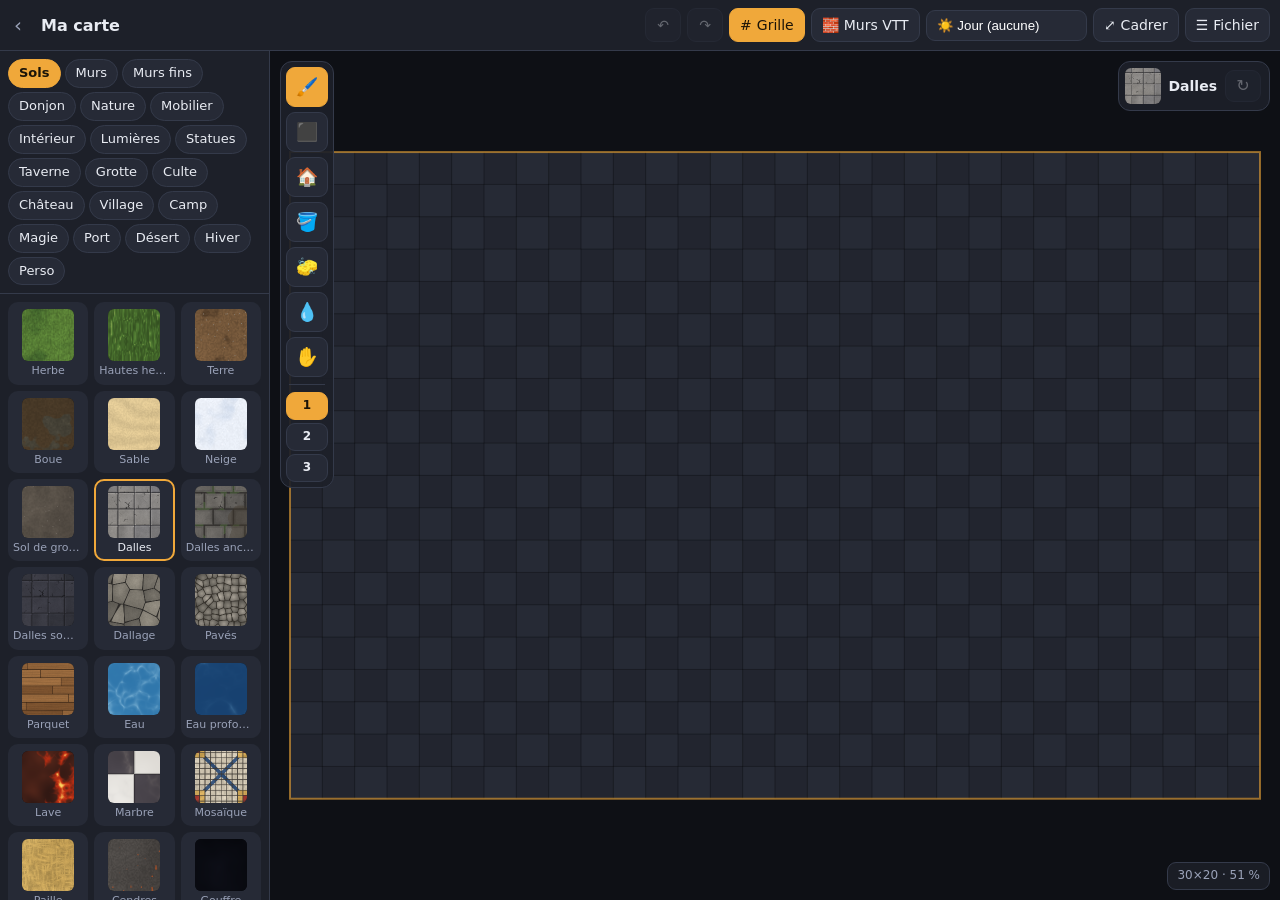
==== commit dd3ebdb0: "Atelier de Cartes : 50 nouvelles cartes d'exemple (69 en tout) et filtres - 14 donjons, 10 grottes, " ====
--- a/carte/index.html
+++ b/carte/index.html
@@ -238,6 +238,7 @@
   <form method="dialog">
     <h2>Cartes d'exemple</h2>
     <p class="resume">Ouvre une carte pour la modifier, t'en inspirer ou l'exporter vers Foundry. Elle remplace la carte en cours : enregistre celle-ci d'abord si tu veux la garder.</p>
+    <div class="onglets" id="filtres-exemples" style="border:0;padding:8px 0 0"></div>
     <div id="liste-exemples"></div>
     <div class="pieds"><button class="btn" value="annuler">Fermer</button></div>
   </form>
@@ -2332,32 +2333,86 @@
 
 /* Cartes d'exemple (dossier exemples/) */
 const EXEMPLES=[
-  {id:'taverne',nom:'Taverne du Sanglier Ivre',desc:'Salle commune, cuisine, réserve, chambres et rue pavée. Ambiance intérieure.'},
-  {id:'grotte',nom:'Grotte des Murmures',desc:'Cavernes, lac souterrain, gouffre et pont, cristaux, nid d\'araignées, brigands, mine.'},
-  {id:'sanctuaire',nom:'Sanctuaire du Culte',desc:'Cercle d\'invocation, ossuaire, cellules, laboratoire et porte secrète. Ambiance crypte.'},
-  {id:'clairiere',nom:'Clairière de la Rivière',desc:'Hameau, rivière et pont, marché, campement et forêt. En plein jour.'},
-  {id:'forge',nom:'Forge du Village',desc:'Atelier du forgeron, logis, cour à bois et puits. Au crépuscule.'},
-  {id:'marche',nom:'Place du Marché',desc:'Fontaine, étals, échoppes et maisons autour de la place. En plein jour.'},
-  {id:'port',nom:'Quais du Port',desc:'Entrepôts, quais en bois, barques et marchandises. Au crépuscule.'},
-  {id:'hameau_neige',nom:'Hameau Enneigé',desc:'Cabanes, grange, lac gelé et forêt de sapins. De nuit.'},
-  {id:'cimetiere',nom:'Cimetière de Minuit',desc:'Tombes, mausolée, tombe ouverte et fontaine. De nuit.'},
-  {id:'bandits',nom:'Repaire des Brigands',desc:'Palissade, tentes, feu, prisonnier en cage et butin. De nuit, en forêt.'},
-  {id:'ruines',nom:'Temple en Ruine',desc:'Murs effondrés, colonnes brisées, autel et nature qui reprend ses droits.'},
-  {id:'oasis',nom:'Oasis du Désert',desc:'Point d\'eau, palmiers, campement de caravane et étals.'},
-  {id:'tour_mage',nom:'Tour du Mage',desc:'Tour ronde : bibliothèque, chambre, laboratoire, cercle et orbe au centre.'},
-  {id:'salle_trone',nom:'Salle du Trône',desc:'Trône sur estrade, colonnades, bannières, garde et trésorerie.'},
-  {id:'prison',nom:'Prison du Château',desc:'Couloir de cellules à herses, salle des gardes et salle de torture.'},
-  {id:'crypte_royale',nom:'Crypte Royale',desc:'Sarcophages, colonnes, ossuaire et trésor derrière une porte secrète.'},
-  {id:'egouts',nom:'Égouts de la Cité',desc:'Canaux, passerelles, repaire d\'un culte et planque de contrebandiers.'},
-  {id:'mine',nom:'Mine Abandonnée',desc:'Galeries étayées, rails, chariots, filons et puits inondé.'},
-  {id:'antre_dragon',nom:'Antre du Dragon',desc:'Caverne de lave, trône sur le trésor, ossements et cristaux.'},
+  {id:'taverne',cat:'Bâtiment',nom:'Taverne du Sanglier Ivre',desc:'Salle commune, cuisine, réserve, chambres et rue pavée. Ambiance intérieure.'},
+  {id:'grotte',cat:'Grotte',nom:'Grotte des Murmures',desc:'Cavernes, lac souterrain, gouffre et pont, cristaux, nid d\'araignées, brigands, mine.'},
+  {id:'sanctuaire',cat:'Donjon',nom:'Sanctuaire du Culte',desc:'Cercle d\'invocation, ossuaire, cellules, laboratoire et porte secrète. Ambiance crypte.'},
+  {id:'clairiere',cat:'Extérieur',nom:'Clairière de la Rivière',desc:'Hameau, rivière et pont, marché, campement et forêt. En plein jour.'},
+  {id:'forge',cat:'Bâtiment',nom:'Forge du Village',desc:'Atelier du forgeron, logis, cour à bois et puits. Au crépuscule.'},
+  {id:'marche',cat:'Village',nom:'Place du Marché',desc:'Fontaine, étals, échoppes et maisons autour de la place. En plein jour.'},
+  {id:'port',cat:'Village',nom:'Quais du Port',desc:'Entrepôts, quais en bois, barques et marchandises. Au crépuscule.'},
+  {id:'hameau_neige',cat:'Village',nom:'Hameau Enneigé',desc:'Cabanes, grange, lac gelé et forêt de sapins. De nuit.'},
+  {id:'cimetiere',cat:'Extérieur',nom:'Cimetière de Minuit',desc:'Tombes, mausolée, tombe ouverte et fontaine. De nuit.'},
+  {id:'bandits',cat:'Extérieur',nom:'Repaire des Brigands',desc:'Palissade, tentes, feu, prisonnier en cage et butin. De nuit, en forêt.'},
+  {id:'ruines',cat:'Extérieur',nom:'Temple en Ruine',desc:'Murs effondrés, colonnes brisées, autel et nature qui reprend ses droits.'},
+  {id:'oasis',cat:'Extérieur',nom:'Oasis du Désert',desc:'Point d\'eau, palmiers, campement de caravane et étals.'},
+  {id:'tour_mage',cat:'Bâtiment',nom:'Tour du Mage',desc:'Tour ronde : bibliothèque, chambre, laboratoire, cercle et orbe au centre.'},
+  {id:'salle_trone',cat:'Bâtiment',nom:'Salle du Trône',desc:'Trône sur estrade, colonnades, bannières, garde et trésorerie.'},
+  {id:'prison',cat:'Donjon',nom:'Prison du Château',desc:'Couloir de cellules à herses, salle des gardes et salle de torture.'},
+  {id:'crypte_royale',cat:'Donjon',nom:'Crypte Royale',desc:'Sarcophages, colonnes, ossuaire et trésor derrière une porte secrète.'},
+  {id:'egouts',cat:'Donjon',nom:'Égouts de la Cité',desc:'Canaux, passerelles, repaire d\'un culte et planque de contrebandiers.'},
+  {id:'mine',cat:'Grotte',nom:'Mine Abandonnée',desc:'Galeries étayées, rails, chariots, filons et puits inondé.'},
+  {id:'antre_dragon',cat:'Grotte',nom:'Antre du Dragon',desc:'Caverne de lave, trône sur le trésor, ossements et cristaux.'},
+  {"id":"d_oubliettes","cat":"Donjon","nom":"Oubliettes du Baron","desc":"Cachots, salle de torture et salle des gardes sous un château."},
+  {"id":"d_crypte_saints","cat":"Donjon","nom":"Crypte des Saints","desc":"Tombeaux, ossuaires et chapelle funéraire sous une abbaye."},
+  {"id":"d_temple_englouti","cat":"Donjon","nom":"Temple Englouti","desc":"Temple oublié envahi par l'eau et les ruines."},
+  {"id":"d_forteresse_naine","cat":"Donjon","nom":"Forteresse Naine","desc":"Halls taillés dans la roche, forge, casernes et salle du trône."},
+  {"id":"d_repaire_necro","cat":"Donjon","nom":"Repaire du Nécromancien","desc":"Laboratoire, salles rituelles et cryptes profanées."},
+  {"id":"d_tombeau_roi","cat":"Donjon","nom":"Tombeau du Roi-Liche","desc":"Salle du trône funèbre, trésor et pièges."},
+  {"id":"d_bibliotheque_interdite","cat":"Donjon","nom":"Bibliothèque Interdite","desc":"Archives souterraines, salles d'étude et coffres scellés."},
+  {"id":"d_cachot_gobelins","cat":"Donjon","nom":"Repaire Gobelin","desc":"Ruines squattées, réserves pillées et prisonniers."},
+  {"id":"d_sanctuaire_flamme","cat":"Donjon","nom":"Sanctuaire de la Flamme","desc":"Culte du feu : autels, braseros et fissures de lave."},
+  {"id":"d_caveau_marchand","cat":"Donjon","nom":"Caveau du Marchand","desc":"Entrepôts secrets, salle forte et passages dérobés."},
+  {"id":"d_prison_royale","cat":"Donjon","nom":"Prison Royale","desc":"Quartier de haute sécurité, salle des gardes et torture."},
+  {"id":"d_ruines_elfiques","cat":"Donjon","nom":"Ruines Elfiques","desc":"Salles de marbre effondrées, bibliothèque et autel."},
+  {"id":"d_labyrinthe","cat":"Donjon","nom":"Labyrinthe du Minotaure","desc":"Petites salles nombreuses reliées par des couloirs."},
+  {"id":"d_citadelle","cat":"Donjon","nom":"Citadelle du Seigneur Noir","desc":"Grandes salles, trône, casernes et salle de guerre."},
+  {"id":"g_lac_souterrain","cat":"Grotte","nom":"Lac Souterrain","desc":"Vaste caverne autour d'un lac sombre, champignons lumineux."},
+  {"id":"g_coeur_volcan","cat":"Grotte","nom":"Cœur du Volcan","desc":"Galeries de cendres et rivières de lave."},
+  {"id":"g_grotte_cristaux","cat":"Grotte","nom":"Grotte de Cristal","desc":"Cavernes scintillantes de cristaux de toutes les couleurs."},
+  {"id":"g_nid_araignees","cat":"Grotte","nom":"Nid des Araignées","desc":"Toiles géantes, cocons et ossements de voyageurs."},
+  {"id":"g_foret_champignons","cat":"Grotte","nom":"Forêt de Champignons","desc":"Caverne humide envahie de champignons géants et lumineux."},
+  {"id":"g_camp_gobelins","cat":"Grotte","nom":"Antre Gobelin","desc":"Campement gobelin dans une caverne : feu, butin, prisonniers."},
+  {"id":"g_mine_naine","cat":"Grotte","nom":"Mine Naine Abandonnée","desc":"Galeries étayées, filons d'or, chariots et éboulements."},
+  {"id":"g_antre_troll","cat":"Grotte","nom":"Antre du Troll","desc":"Caverne puante, ossements, trésor mal gardé."},
+  {"id":"g_grotte_glace","cat":"Grotte","nom":"Grotte de Glace","desc":"Caverne gelée, cristaux de glace et lac pris par le gel."},
+  {"id":"g_gouffre","cat":"Grotte","nom":"Le Gouffre Sans Fond","desc":"Caverne fendue par un abîme, ponts de corde et lumières."},
+  {"id":"e_embuscade","cat":"Extérieur","nom":"Embuscade sur la Route","desc":"Route forestière, chariot renversé et brigands cachés."},
+  {"id":"e_gue","cat":"Extérieur","nom":"Le Gué de la Rivière","desc":"Une route traverse une rivière sur un pont de bois."},
+  {"id":"e_marais","cat":"Extérieur","nom":"Marais Brumeux","desc":"Boue, eaux stagnantes, arbres morts et feux follets."},
+  {"id":"e_ruines_tour","cat":"Extérieur","nom":"Tour en Ruine","desc":"Les restes d'une tour de guet sur une colline."},
+  {"id":"e_campement","cat":"Extérieur","nom":"Campement de Voyageurs","desc":"Clairière avec tentes, feu de camp et chevaux de bât."},
+  {"id":"e_desert_oasis","cat":"Extérieur","nom":"Caravane du Désert","desc":"Dunes, rochers de grès et campement de caravane."},
+  {"id":"e_col_enneige","cat":"Extérieur","nom":"Col Enneigé","desc":"Sentier de montagne dans la neige, sapins et rochers."},
+  {"id":"e_plage","cat":"Extérieur","nom":"Crique des Contrebandiers","desc":"Plage, barques échouées et marchandises cachées."},
+  {"id":"e_cercle_fees","cat":"Extérieur","nom":"Clairière des Fées","desc":"Rond de fées, champignons lumineux et arbre sacré."},
+  {"id":"e_menhirs","cat":"Extérieur","nom":"Cercle des Menhirs","desc":"Lande, pierres levées et autel druidique."},
+  {"id":"e_cimetiere_foret","cat":"Extérieur","nom":"Cimetière Oublié","desc":"Tombes envahies par la forêt, nuit et brume."},
+  {"id":"e_camp_militaire","cat":"Extérieur","nom":"Camp Militaire","desc":"Tentes d'armée, palissade de chevaux de frise, entraînement."},
+  {"id":"e_carrefour","cat":"Extérieur","nom":"Carrefour du Pendu","desc":"Deux routes se croisent près d'un vieux gibet."},
+  {"id":"e_verger","cat":"Extérieur","nom":"Verger et Ferme","desc":"Arbres fruitiers, potagers, ruches et meules de foin."},
+  {"id":"b_maison","cat":"Bâtiment","nom":"Maison du Bourgmestre","desc":"Séjour, chambres, cuisine et cabinet de travail."},
+  {"id":"b_boutique","cat":"Bâtiment","nom":"Échoppe de l'Apothicaire","desc":"Boutique, laboratoire, réserve et logement."},
+  {"id":"b_chapelle","cat":"Bâtiment","nom":"Chapelle du Village","desc":"Nef, sacristie et logement du prêtre."},
+  {"id":"b_manoir","cat":"Bâtiment","nom":"Manoir Hanté","desc":"Grand manoir aux nombreuses pièces, à la nuit tombée."},
+  {"id":"b_caserne","cat":"Bâtiment","nom":"Caserne de la Garde","desc":"Dortoirs, armurerie, réfectoire et bureau du capitaine."},
+  {"id":"b_auberge","cat":"Bâtiment","nom":"Auberge du Chemin","desc":"Salle commune, cuisine et chambres à louer."},
+  {"id":"b_tour_mage","cat":"Bâtiment","nom":"Laboratoire de l'Alchimiste","desc":"Laboratoires, bibliothèque et chambre d'un mage."},
+  {"id":"b_forge","cat":"Bâtiment","nom":"Forge et Écurie","desc":"Atelier du forgeron, remise et logement."},
+  {"id":"v_hameau","cat":"Village","nom":"Hameau des Collines","desc":"Quelques maisons autour d'un puits."},
+  {"id":"v_bourg_marche","cat":"Village","nom":"Bourg un Jour de Marché","desc":"Place pavée, étals et maisons de colombage."},
+  {"id":"v_village_neige","cat":"Village","nom":"Village du Grand Nord","desc":"Maisons de bois dans la neige, la nuit."},
+  {"id":"v_village_desert","cat":"Village","nom":"Comptoir du Désert","desc":"Maisons de pierre autour d'un puits, étals et palmiers."},
 ];
 const dlgExemples=document.getElementById('dlg-exemples');
-function dialogueExemples(){ const l=document.getElementById('liste-exemples'); l.innerHTML='';
-  for(const e of EXEMPLES){ const b=document.createElement('button'); b.type='button'; b.className='exemple';
+let filtreExemples='Toutes';
+function dialogueExemples(){ const f=document.getElementById('filtres-exemples'); f.innerHTML='';
+  for(const cat of ['Toutes','Donjon','Grotte','Extérieur','Bâtiment','Village']){ const n=cat==='Toutes'?EXEMPLES.length:EXEMPLES.filter(e=>e.cat===cat).length;
+    const b=document.createElement('button'); b.type='button'; b.textContent=`${cat} (${n})`; b.className=cat===filtreExemples?'actif':''; b.onclick=()=>{ filtreExemples=cat; dialogueExemples(); }; f.appendChild(b); }
+  const l=document.getElementById('liste-exemples'); l.innerHTML='';
+  for(const e of EXEMPLES){ if(filtreExemples!=='Toutes'&&e.cat!==filtreExemples) continue; const b=document.createElement('button'); b.type='button'; b.className='exemple';
     b.innerHTML=`<img src="exemples/${e.id}.webp" alt="" loading="lazy"><b></b><span></span>`; b.querySelector('b').textContent=e.nom; b.querySelector('span').textContent=e.desc;
     b.onclick=()=>ouvrirExemple(e); l.appendChild(b); }
-  dlgExemples.showModal(); }
+  if(!dlgExemples.open) dlgExemples.showModal(); }
 async function ouvrirExemple(e){
   try{ const rep=await fetch(`exemples/${e.id}.json`); if(!rep.ok) throw 0; const d=validerCarte(await rep.json()); if(!d) throw 0;
     dlgExemples.close(); carte=d; nomEl.value=carte.nom; selAmb.value=carte.ambiance; pile.length=0; pileRefaire.length=0;
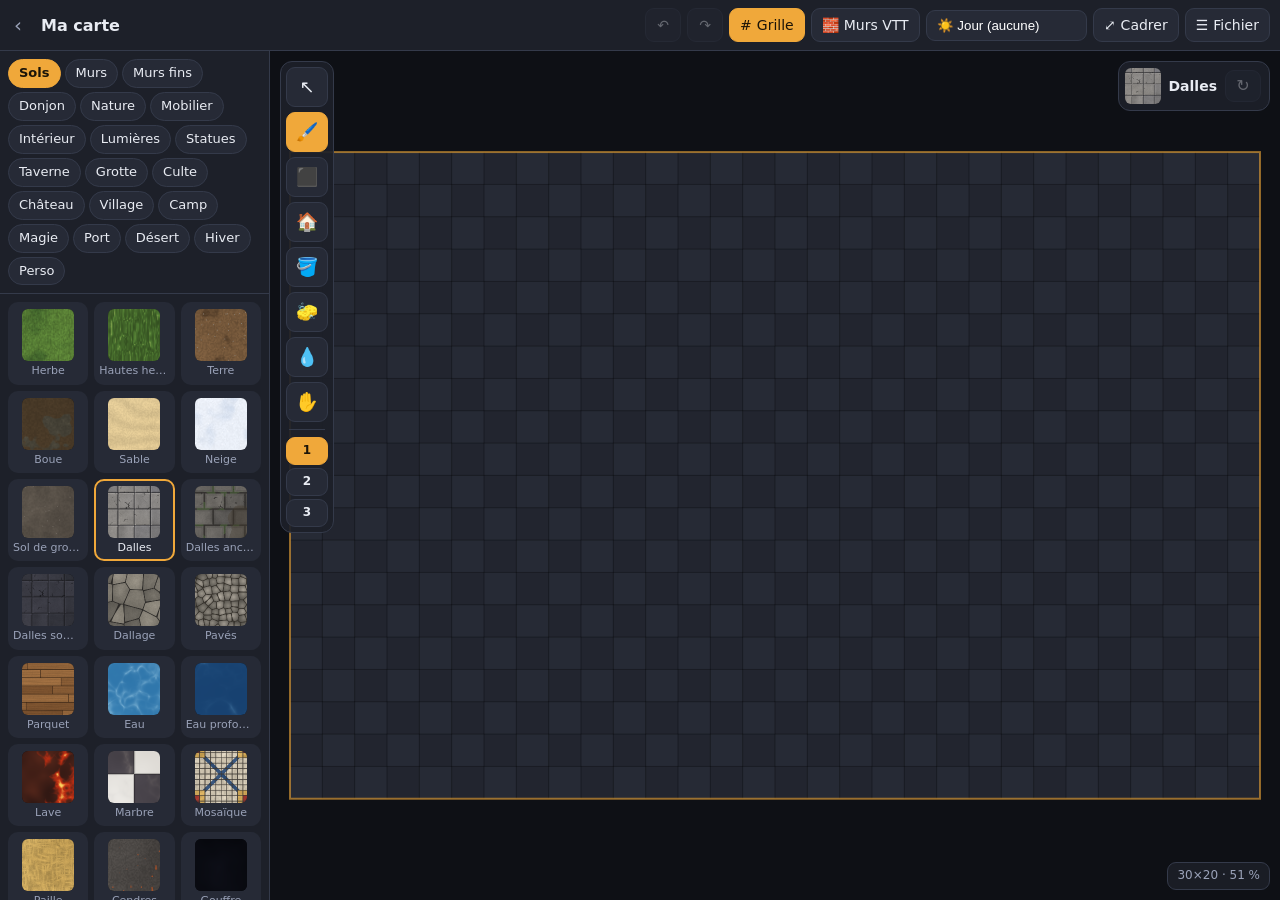
==== commit b7eac103: "Atelier de Cartes : placement libre des objets et cartes retravaillées - Les objets se posent n'impo" ====
--- a/carte/index.html
+++ b/carte/index.html
@@ -63,6 +63,10 @@
 #gomme-opts .titre{color:var(--doux);font-size:12px;padding:0 4px}
 #gomme-opts .btn{height:32px;padding:0 9px;font-size:13px}
 #gomme-opts .btn.actif{background:#e5604d;border-color:#e5604d;color:#fff}
+#sel-opts{position:absolute;right:10px;top:10px;background:rgba(29,32,41,.94);border:1px solid var(--ligne);border-radius:12px;padding:6px;display:flex;flex-wrap:wrap;gap:5px;align-items:center;z-index:6;max-width:calc(100% - 80px)}
+#sel-opts .titre{color:var(--doux);font-size:12px;padding:0 4px;max-width:140px;overflow:hidden;text-overflow:ellipsis;white-space:nowrap}
+#sel-opts .btn{height:32px;min-width:34px;padding:0 8px}
+.echelle{color:var(--doux);font-size:12px;min-width:38px;text-align:center;font-variant-numeric:tabular-nums}
 #courant{position:absolute;right:10px;top:10px;background:rgba(29,32,41,.92);border:1px solid var(--ligne);border-radius:12px;
   padding:6px 8px 6px 6px;display:flex;align-items:center;gap:8px;z-index:5}
 #courant canvas{width:36px;height:36px;border-radius:6px;background:#0d0f14}
@@ -159,6 +163,7 @@
   <div id="zone">
     <canvas id="cv"></canvas>
     <div class="outils" role="toolbar" aria-label="Outils">
+      <button class="btn" data-outil="selection" title="Sélection : déplacer, tourner, agrandir un objet (S)" aria-label="Sélection">↖</button>
       <button class="btn" data-outil="pinceau" title="Pinceau (B)" aria-label="Pinceau">🖌️</button>
       <button class="btn" data-outil="rect" title="Rectangle plein (U)" aria-label="Rectangle">⬛</button>
       <button class="btn" data-outil="piece" title="Pièce : sol + murs autour (P)" aria-label="Pièce">🏠</button>
@@ -176,7 +181,16 @@
     <div id="courant">
       <canvas id="cv-courant" width="72" height="72"></canvas>
       <span class="nomc" id="nom-courant"></span>
-      <button class="btn" id="b-tourner" title="Tourner l'objet (R)" aria-label="Tourner">↻</button>
+      <button class="btn" id="b-tourner" title="Tourner l'objet (R, Maj+R dans l'autre sens)" aria-label="Tourner">↻</button>
+      <button class="btn" id="b-petit" title="Plus petit ( [ )" aria-label="Plus petit">−</button><span id="echelle" class="echelle">100 %</span><button class="btn" id="b-grand" title="Plus grand ( ] )" aria-label="Plus grand">+</button>
+      <button class="btn" id="b-aimant" title="Aimanter à la grille : les objets se calent sur les cases">🧲</button>
+    </div>
+    <div id="sel-opts" hidden role="group" aria-label="Objet sélectionné">
+      <span class="titre" id="sel-nom">Aucun objet</span>
+      <button class="btn" data-sel="g" title="Tourner à gauche (Maj+R)">↺</button><button class="btn" data-sel="d" title="Tourner à droite (R)">↻</button>
+      <button class="btn" data-sel="-" title="Plus petit ( [ )">−</button><button class="btn" data-sel="+" title="Plus grand ( ] )">+</button>
+      <button class="btn" data-sel="dup" title="Dupliquer (Ctrl+D)">⧉</button><button class="btn" data-sel="haut" title="Passer devant">⬆</button><button class="btn" data-sel="bas" title="Passer derrière">⬇</button>
+      <button class="btn" data-sel="suppr" title="Supprimer (Suppr)">🗑</button>
     </div>
     <div id="gomme-opts" hidden role="group" aria-label="Que faut-il effacer ?">
       <span class="titre">Effacer</span>
@@ -1424,7 +1438,7 @@
 /* ---------- La carte ---------- */
 let carte = null;
 function carteVide(l,h,fond=null){ return { version:2, nom:'Ma carte', l, h, ambiance:'jour',
-  sol:new Array(l*h).fill(fond), murs:new Array(l*h).fill(null), objets:new Array(l*h).fill(null), ...bordsVides(l,h), images:{} }; }
+  sol:new Array(l*h).fill(fond), murs:new Array(l*h).fill(null), objets:new Array(l*h).fill(null), ...bordsVides(l,h), libres:[], images:{} }; }
 const idx = (x,y) => y*carte.l+x;
 const dedans = (x,y) => x>=0 && y>=0 && x<carte.l && y<carte.h;
 function asset(id){ return ASSETS[id]; }
@@ -1446,14 +1460,32 @@
   c.scale(cv.width/W,cv.height/H); c.translate(M+rl/2,M+rh/2); c.rotate(rot*Math.PI/2); c.translate(-fl/2,-fh/2);
   c.save(); a.dessin(c,fl,fh); c.restore();
   if(a.decal) return enCache(cle,cv);
-  finition(cv,cv.width/W);
-  // contour encré et ombre douce, communs à tous les objets
+  return enCache(cle,encrer(cv,W,H,M)); }
+// contour encré et ombre douce, communs à tous les objets (appliqués après la rotation : l'ombre tombe toujours du même côté)
+function encrer(cv,W,H,M){ finition(cv,cv.width/W);
   const sil=toile(cv.width,cv.height), s=sil.getContext('2d'); s.drawImage(cv,0,0); s.globalCompositeOperation='source-in';
   s.fillStyle='rgba(20,14,10,.88)'; s.fillRect(0,0,sil.width,sil.height);
   const fin=toile(cv.width,cv.height), f=fin.getContext('2d'); fin.lw=W; fin.lh=H; fin.m=M; const u=cv.width/W;
   f.save(); f.shadowColor='rgba(0,0,0,.55)'; f.shadowBlur=9*u; f.shadowOffsetX=4*u; f.shadowOffsetY=6*u; f.drawImage(sil,0,0); f.restore();
   const ep=1.05*u; for(let i=0;i<8;i++){ const an=i/8*Math.PI*2; f.drawImage(sil,Math.cos(an)*ep,Math.sin(an)*ep); }
-  f.drawImage(cv,0,0); return enCache(cle,fin); }
+  f.drawImage(cv,0,0); return fin; }
+/* ---------- Objets libres ----------
+   carte.libres : [{id, x, y, a, s}] — x,y = centre de l'objet en cases (nombres décimaux), a = angle en degrés, s = échelle.
+   Ils se posent n'importe où, à n'importe quel angle ; l'ordre du tableau est l'ordre de dessin. */
+function objetLibreCanvas(id,deg,k){ const q=((Math.round(deg)%360)+360)%360, cle=`l|${k}|${id}|${q}`; const vu=cache.get(cle); if(vu) return vu;
+  const a=asset(id); if(!a) return null; const [fl,fh]=(a.taille||[1,1]).map(n=>n*T), ra=q*Math.PI/180, co=Math.abs(Math.cos(ra)), si=Math.abs(Math.sin(ra));
+  const bw=fl*co+fh*si, bh=fl*si+fh*co, M=a.marge||MARGE, W=bw+M*2, H=bh+M*2, cv=toile(W*k,H*k), c=cv.getContext('2d'); cv.lw=W; cv.lh=H;
+  c.scale(cv.width/W,cv.height/H); c.translate(W/2,H/2); c.rotate(ra); c.translate(-fl/2,-fh/2); c.save(); a.dessin(c,fl,fh); c.restore();
+  if(a.decal) return enCache(cle,cv);
+  const fin=encrer(cv,W,H,M); return enCache(cle,fin); }
+const kLibre=(k,s)=>Math.max(.25,Math.round(k*Math.min(2.5,Math.max(.4,s))*4)/4);
+function dessinerLibre(c,o,k,alpha){ const im=objetLibreCanvas(o.id,o.a||0,kLibre(k,o.s||1)); if(!im) return; const s=o.s||1;
+  if(alpha!=null){ c.save(); c.globalAlpha=alpha; } c.drawImage(im,o.x*T-im.lw*s/2,o.y*T-im.lh*s/2,im.lw*s,im.lh*s); if(alpha!=null) c.restore(); }
+function libreSous(m,tolMin=.25){ const L=carte.libres||[]; for(let i=L.length-1;i>=0;i--){ const o=L[i], a=asset(o.id); if(!a) continue; const [l,h]=a.taille||[1,1], s=o.s||1, ra=-(o.a||0)*Math.PI/180;
+    const dx=m.x-o.x, dy=m.y-o.y, lx=dx*Math.cos(ra)-dy*Math.sin(ra), ly=dx*Math.sin(ra)+dy*Math.cos(ra);
+    if(Math.abs(lx)<=Math.max(tolMin,l*s*.42)&&Math.abs(ly)<=Math.max(tolMin,h*s*.42)) return i; } return -1; }
+function coinsLibre(o,retrait=0){ const a=asset(o.id), [l,h]=a.taille||[1,1], s=o.s||1, ra=(o.a||0)*Math.PI/180, hx=l*s/2-retrait, hy=h*s/2-retrait;
+  return [[-hx,-hy],[hx,-hy],[hx,hy],[-hx,hy]].map(([x,y])=>[o.x+x*Math.cos(ra)-y*Math.sin(ra),o.y+x*Math.sin(ra)+y*Math.cos(ra)]); }
 
 /* ---------- Textures procédurales ----------
    Bruit de valeur (vn), bruit fractal (fbm), bruit en crêtes (ridge) et cellules de Voronoï (worley),
@@ -1734,7 +1766,7 @@
   for(const id in carte.images){ const im=carte.images[id]; enregistrerImage(id,im.nom,im.url,im.taille,im.dim,im.contour); } }
 
 /* ---------- État de l'éditeur ---------- */
-const etat = { outil:'pinceau', assetId:'dalles', rot:0, taillePinceau:1, grille:true, vtt:false, cat:'Sols', modeGomme:'auto', zoneGomme:false };
+const etat = { outil:'pinceau', assetId:'dalles', rot:0, taillePinceau:1, grille:true, vtt:false, cat:'Sols', modeGomme:'auto', zoneGomme:false, aimant:false, angle:0, echelle:1, sel:-1 };
 const cam = { s:1, ox:0, oy:0 };
 const cv = document.getElementById('cv'), ctx = cv.getContext('2d');
 let dpr = 1, survol = null, survolMonde = null, apercuRect = null, apercuBords = null;
@@ -1777,6 +1809,8 @@
   for(let y=Math.max(0,y0-6);y<=y1;y++) for(let x=Math.max(0,x0-6);x<=x1;x++){ const ob=carte.objets[y*L+x]; if(!ob) continue;
     const a=asset(ob[0]); if(!a || (o.export&&a.editeur)) continue;
     const im=objetCanvas(ob[0],ob[1],k); if(im) c.drawImage(im,x*T-im.m,y*T-im.m,im.lw,im.lh); }
+  for(const ob of carte.libres||[]){ const a=asset(ob.id); if(!a||(o.export&&a.editeur)) continue; const [l,h]=a.taille||[1,1], ray=Math.max(l,h)*(ob.s||1);
+    if(ob.x+ray<x0-1||ob.x-ray>x1+2||ob.y+ray<y0-1||ob.y-ray>y1+2) continue; dessinerLibre(c,ob,k); }
   if(o.lumiere) appliquerLumiere(c,o.lumiere);
   // Grille
   if(o.grille){ c.strokeStyle='rgba(0,0,0,.3)'; c.lineWidth=(o.export?1.5:1)/o.ech; c.beginPath();
@@ -1810,7 +1844,9 @@
   else if(apercuBords){ ctx.fillStyle='rgba(240,168,58,.75)'; for(const b of apercuBords) ctx.fillRect(...rectBord(b)); }
   else if(survolMonde && etat.outil==='gomme'){ const ci=(geste&&geste.calque)?{calque:geste.calque}:cibleGomme(survolMonde);
     ctx.fillStyle='rgba(229,96,77,.35)'; ctx.strokeStyle='#e5604d'; ctx.lineWidth=2/cam.s;
-    if(ci&&ci.calque==='bords'){ const b=ci.b||bordProche(survolMonde.x,survolMonde.y); if(b){ ctx.fillStyle='rgba(229,96,77,.85)'; ctx.fillRect(...rectBord(b)); } }
+    const li=etat.zoneGomme?-1:libreSous(survolMonde);
+    if(li>=0&&(etat.modeGomme==='auto'||etat.modeGomme==='objets')){ const p=coinsLibre(carte.libres[li]); ctx.beginPath(); p.forEach(([x,y],j)=>j?ctx.lineTo(x*T,y*T):ctx.moveTo(x*T,y*T)); ctx.closePath(); ctx.fill(); ctx.stroke(); }
+    else if(ci&&ci.calque==='bords'){ const b=ci.b||bordProche(survolMonde.x,survolMonde.y); if(b){ ctx.fillStyle='rgba(229,96,77,.85)'; ctx.fillRect(...rectBord(b)); } }
     else if(etat.zoneGomme){ const cx=Math.floor(survolMonde.x), cy=Math.floor(survolMonde.y); ctx.setLineDash([6/cam.s,4/cam.s]); ctx.strokeRect(cx*T,cy*T,T,T); ctx.setLineDash([]); }
     else if(ci&&ci.calque==='tousMurs'&&etat.taillePinceau===1){ const cx=Math.floor(survolMonde.x), cy=Math.floor(survolMonde.y), b=bordProche(survolMonde.x,survolMonde.y);
       ctx.strokeRect(cx*T,cy*T,T,T); if(b&&b.d<tolBord()&&lireBord(b)){ ctx.fillStyle='rgba(229,96,77,.85)'; ctx.fillRect(...rectBord(b)); } }
@@ -1819,7 +1855,9 @@
     else { const n=etat.taillePinceau, d=Math.floor((n-1)/2), cx=Math.floor(survolMonde.x), cy=Math.floor(survolMonde.y); ctx.strokeRect((cx-d)*T,(cy-d)*T,n*T,n*T); } }
   else if(survolMonde && etat.outil==='pinceau' && asset(etat.assetId)?.calque==='bords'){
     const b=bordProche(survolMonde.x,survolMonde.y); if(b){ ctx.fillStyle='rgba(255,255,255,.7)'; ctx.fillRect(...rectBord(b)); } }
-  else if(survol && dedans(survol.x,survol.y) && etat.outil!=='main' && etat.outil!=='gomme'){
+  else if(survolMonde && etat.outil==='pinceau' && asset(etat.assetId)?.calque==='objets' && !asset(etat.assetId).ouverture && !etat.aimant){
+    dessinerLibre(ctx,{id:etat.assetId,x:survolMonde.x,y:survolMonde.y,a:etat.angle,s:etat.echelle},k,.6); }
+  else if(survol && dedans(survol.x,survol.y) && etat.outil!=='main' && etat.outil!=='gomme' && etat.outil!=='selection'){
     const a=asset(etat.assetId);
     if(etat.outil==='pinceau' && a && a.calque==='objets'){ const rot=a.ouverture?orientationAuto(survol.x,survol.y,a):etat.rot;
       ctx.globalAlpha=.6; const im=objetCanvas(etat.assetId,rot,k); if(im) ctx.drawImage(im,survol.x*T-im.m,survol.y*T-im.m,im.lw,im.lh); ctx.globalAlpha=1;
@@ -1827,6 +1865,10 @@
     else { const n=(etat.outil==='pinceau'||etat.outil==='gomme')?etat.taillePinceau:1, d=Math.floor((n-1)/2);
       ctx.strokeStyle=etat.outil==='gomme'?'#e5604d':'rgba(255,255,255,.85)'; ctx.lineWidth=2/cam.s; ctx.strokeRect((survol.x-d)*T,(survol.y-d)*T,n*T,n*T); }
   }
+  const os=etat.outil==='selection'&&objSel();
+  if(os){ const p=coinsLibre(os); ctx.strokeStyle='#f0a83a'; ctx.lineWidth=2.5/cam.s; ctx.setLineDash([7/cam.s,5/cam.s]); ctx.beginPath(); p.forEach(([x,y],i)=>i?ctx.lineTo(x*T,y*T):ctx.moveTo(x*T,y*T)); ctx.closePath(); ctx.stroke(); ctx.setLineDash([]);
+    for(const [x,y] of p) cercle(ctx,x*T,y*T,4/cam.s,'#f0a83a'); }
+  else if(etat.outil==='selection'&&survolMonde){ const i=libreSous(survolMonde); if(i>=0){ const p=coinsLibre(carte.libres[i]); ctx.strokeStyle='rgba(255,255,255,.7)'; ctx.lineWidth=1.5/cam.s; ctx.beginPath(); p.forEach(([x,y],j)=>j?ctx.lineTo(x*T,y*T):ctx.moveTo(x*T,y*T)); ctx.closePath(); ctx.stroke(); } }
   majInfo();
 }
 
@@ -1866,6 +1908,9 @@
           if(mieux<0||t<mieux){ mieux=t; lx=x+.5+dx*.62; ly=y+.5+dy*.62; } } }
       lumieres.push({x:lx,y:ly,...a.lumiere}); }
   }
+  for(const o of carte.libres||[]){ const a=asset(o.id); if(!a) continue;
+    if(a.lumiere) lumieres.push({x:o.x,y:o.y,...a.lumiere});
+    if(a.obstacle){ const p=coinsLibre(o,a.obstacle*(o.s||1)); for(let i=0;i<4;i++) obstacles.push([p[i][0],p[i][1],p[(i+1)%4][0],p[(i+1)%4][1]]); } }
   // murs fins : les bords alignés de même nature sont fusionnés ; portes, fenêtres… à part ; l'arche ne bloque rien
   for(let y=0;y<=H;y++){ let deb=null; for(let x=0;x<=L;x++){ const id=x<L?carte.bh[iH(x,y)]:null, a=id&&asset(id), mur=a&&!a.ouverture;
       if(mur&&deb===null) deb=x; if(!mur&&deb!==null){ murs.push([deb,y,x,y]); deb=null; }
@@ -1898,8 +1943,8 @@
 
 /* ---------- Historique ---------- */
 const pile=[], pileRefaire=[];
-function instantane(){ return JSON.stringify({l:carte.l,h:carte.h,sol:carte.sol,murs:carte.murs,objets:carte.objets,bh:carte.bh,bv:carte.bv}); }
-function restaurer(s){ Object.assign(carte,JSON.parse(s)); }
+function instantane(){ return JSON.stringify({l:carte.l,h:carte.h,sol:carte.sol,murs:carte.murs,objets:carte.objets,bh:carte.bh,bv:carte.bv,libres:carte.libres}); }
+function restaurer(s){ Object.assign(carte,JSON.parse(s)); if(!carte.libres) carte.libres=[]; if(etat.sel>=carte.libres.length) etat.sel=-1; if(typeof majSel==='function') majSel(); }
 function memoriser(){ pile.push(instantane()); if(pile.length>80) pile.shift(); pileRefaire.length=0; majBoutons(); }
 function annuler(){ if(!pile.length) return; pileRefaire.push(instantane()); restaurer(pile.pop()); apresModif(); }
 function refaire(){ if(!pileRefaire.length) return; pile.push(instantane()); restaurer(pileRefaire.pop()); apresModif(); }
@@ -1942,6 +1987,7 @@
       const w=lireBord(n); if(w&&asset(w)&&!asset(w).ouverture){ ecrireBord(b,w); return; } } }
   ecrireBord(b,null); }
 function cibleGomme(m){ const c={x:Math.floor(m.x),y:Math.floor(m.y)}, b=bordProche(m.x,m.y), surBord=b&&lireBord(b);
+  if((etat.modeGomme==='auto'||etat.modeGomme==='objets')&&libreSous(m)>=0) return {calque:etat.modeGomme==='objets'?'objets':'libres'};
   if(etat.modeGomme==='murs') return {calque:'tousMurs'};
   if(etat.modeGomme==='objets') return {calque:'objets'};
   if(etat.modeGomme==='sol') return {calque:'sol'};
@@ -1968,13 +2014,16 @@
     if(mode==='murs'){ effacerMursCase(x,y); continue; }
     const ob=objetCouvrant(x,y); if(ob) carte.objets[idx(ob.x,ob.y)]=null;
     if(mode==='auto') carte.murs[i]=null; }
-  if(mode==='murs'||mode==='auto') effacerBordsZone(xa,ya,xb,yb); }
+  if(mode==='murs'||mode==='auto') effacerBordsZone(xa,ya,xb,yb);
+  if(mode==='objets'||mode==='auto') carte.libres=(carte.libres||[]).filter(o=>!(o.x>=xa&&o.x<=xb+1&&o.y>=ya&&o.y<=yb+1)); }
 function effacerTousLesMurs(){ memoriser(); carte.murs.fill(null); carte.bh.fill(null); carte.bv.fill(null);
   carte.objets=carte.objets.map(o=>o&&asset(o[0])?.ouverture?null:o); apresModif(); toast('Tous les murs sont effacés (↶ pour annuler)'); }
 function gommerVers(g,m){ // efface sur le calque choisi, de la position précédente jusqu'à m
   const n=etat.taillePinceau, d=Math.hypot(m.x-g.m.x,m.y-g.m.y), pas=Math.max(1,Math.ceil(d/.1));
   for(let k=1;k<=pas||k===1;k++){ const t=pas?k/pas:1, x=g.m.x+(m.x-g.m.x)*t, y=g.m.y+(m.y-g.m.y)*t;
-    if(g.calque==='bords'){ const b=bordProche(x,y); if(b&&b.d<tolBord()+(n-1)*.5&&lireBord(b)) retirerBord(b); }
+    if(g.calque==='libres'||g.calque==='objets'){ let i; while((i=libreSous({x,y},.25+(n-1)*.5))>=0) carte.libres.splice(i,1); }
+    if(g.calque==='libres'){}
+    else if(g.calque==='bords'){ const b=bordProche(x,y); if(b&&b.d<tolBord()+(n-1)*.5&&lireBord(b)) retirerBord(b); }
     else if(g.calque==='tousMurs'){ const cx=Math.floor(x), cy=Math.floor(y), r=Math.floor((n-1)/2);
       for(let j=0;j<n;j++) for(let i=0;i<n;i++) if(dedans(cx-r+i,cy-r+j)) effacerMursCase(cx-r+i,cy-r+j);
       if(n>1) effacerBordsZone(cx-r,cy-r,cx-r+n-1,cy-r+n-1); else { const b=bordProche(x,y); if(b&&b.d<tolBord()&&lireBord(b)) ecrireBord(b,null); } }
@@ -2024,7 +2073,7 @@
 function posLocale(e){ const r=cv.getBoundingClientRect(); return { x:e.clientX-r.left, y:e.clientY-r.top }; }
 cv.addEventListener('pointerdown',e=>{ cv.setPointerCapture(e.pointerId); const p=posLocale(e); pointeurs.set(e.pointerId,p); fermerMenu();
   if(pointeurs.size===2){ // deuxième doigt : on annule le trait en cours et on passe en zoom/déplacement
-    if(geste && (geste.type==='trait'||geste.type==='gomme'||geste.type==='bords')){ if(geste.type!=='bords') restaurer(pile.pop()); apercuBords=null; majBoutons(); }
+    if(geste && (geste.type==='trait'||geste.type==='gomme'||geste.type==='bords'||geste.type==='libre'||(geste.type==='deplObj'&&geste.memo))){ if(geste.type!=='bords') restaurer(pile.pop()); apercuBords=null; majBoutons(); }
     apercuRect=null; const [a,b]=[...pointeurs.values()];
     geste={type:'pince', d0:Math.hypot(a.x-b.x,a.y-b.y)||1, s0:cam.s,
       wx:((a.x+b.x)/2-cam.ox)/cam.s, wy:((a.y+b.y)/2-cam.oy)/cam.s}; demanderRendu(); return; }
@@ -2042,7 +2091,12 @@
     const cible=cibleGomme(m); dernierTapBord=(cible&&(cible.calque==='bords'||cible.calque==='tousMurs')&&bp&&bp.d<tolBord())?{t:maint,b:bp}:null;
     memoriser(); geste={type:'gomme',calque:cible?cible.calque:null,m};
     if(cible){ if(cible.calque==='bords') retirerBord(cible.b); else gommerVers(geste,m); } demanderRendu(); return; }
-  if(etat.outil==='pipette'){ const b=bordProche(m.x,m.y); if(b&&b.d<.2&&lireBord(b)){ choisirAsset(lireBord(b)); choisirOutil('pinceau'); return; } pipette(c.x,c.y); return; }
+  if(etat.outil==='selection'){ let i=libreSous(m), memo=false;
+    if(i<0){ const ob=dedans(c.x,c.y)&&objetCouvrant(c.x,c.y); if(ob&&!ob.a.ouverture){ memoriser(); i=versLibre(ob); memo=true; } }
+    etat.sel=i; const o=objSel(); if(o) geste={type:'deplObj',dx:m.x-o.x,dy:m.y-o.y,memo}; majSel(); demanderRendu(); return; }
+  if(etat.outil==='pinceau'&&aSel&&aSel.calque==='objets'&&!aSel.ouverture&&!etat.aimant){ memoriser(); placerLibre(m); geste={type:'libre',dernier:m}; demanderRendu(); return; }
+  if(etat.outil==='pipette'){ const li=libreSous(m); if(li>=0){ const o=carte.libres[li]; choisirAsset(o.id); etat.angle=Math.round(o.a||0); etat.echelle=o.s||1; basculerAimant(false); choisirOutil('pinceau'); majCourant(); return; }
+    const b=bordProche(m.x,m.y); if(b&&b.d<.2&&lireBord(b)){ choisirAsset(lireBord(b)); choisirOutil('pinceau'); return; } pipette(c.x,c.y); return; }
   if(etat.outil==='remplir'){ memoriser(); remplir(c.x,c.y); apresModif(); return; }
   if(etat.outil==='rect'||etat.outil==='piece'){ geste={type:'rect'}; apercuRect={x0:c.x,y0:c.y,x1:c.x,y1:c.y}; demanderRendu(); return; }
   memoriser(); geste={type:'trait', dernier:c}; poser(c.x,c.y); demanderRendu();
@@ -2050,9 +2104,12 @@
 cv.addEventListener('pointermove',e=>{ const p=posLocale(e);
   if(pointeurs.has(e.pointerId)) pointeurs.set(e.pointerId,p);
   const c=versCase(p.x,p.y); if(!survol || survol.x!==c.x || survol.y!==c.y){ survol=c; demanderRendu(); }
-  survolMonde=versMonde(p.x,p.y); if(asset(etat.assetId)?.calque==='bords'||etat.outil==='gomme') demanderRendu();
+  survolMonde=versMonde(p.x,p.y); if(asset(etat.assetId)?.calque==='bords'||etat.outil==='gomme'||etat.outil==='selection'||(etat.outil==='pinceau'&&asset(etat.assetId)?.calque==='objets')) demanderRendu();
   if(!geste) return;
   if(geste.type==='bords'){ apercuBords=bordsEntre(geste.b0,survolMonde.x,survolMonde.y); return; }
+  if(geste.type==='deplObj'){ const o=objSel(); if(!o) return; if(!geste.memo){ memoriser(); geste.memo=true; }
+    let x=survolMonde.x-geste.dx, y=survolMonde.y-geste.dy; if(etat.aimant){ x=Math.round(x*2)/2; y=Math.round(y*2)/2; } o.x=+x.toFixed(3); o.y=+y.toFixed(3); demanderRendu(); return; }
+  if(geste.type==='libre'){ const a=asset(etat.assetId), [l,h]=a.taille||[1,1]; if(Math.hypot(survolMonde.x-geste.dernier.x,survolMonde.y-geste.dernier.y)>=Math.max(l,h)*etat.echelle*.9){ placerLibre(survolMonde); geste.dernier=survolMonde; demanderRendu(); } return; }
   if(geste.type==='gomme'){ if(!geste.calque){ const ci=cibleGomme(survolMonde); if(ci){ geste.calque=ci.calque; geste.m=survolMonde; } }
     if(geste.calque) gommerVers(geste,survolMonde); else geste.m=survolMonde; demanderRendu(); return; }
   if(geste.type==='pince' && pointeurs.size>=2){ const [a,b]=[...pointeurs.values()]; const d=Math.hypot(a.x-b.x,a.y-b.y), mx=(a.x+b.x)/2, my=(a.y+b.y)/2;
@@ -2070,6 +2127,8 @@
   if(geste.type==='pince'){ if(pointeurs.size===0) geste=null; return; }
   if(geste.type==='bords' && apercuBords){ memoriser(); for(const b of apercuBords) ecrireBord(b,etat.assetId); apercuBords=null; apresModif(); }
   else if(geste.type==='gomme') apresModif();
+  else if(geste.type==='libre') apresModif();
+  else if(geste.type==='deplObj'){ if(geste.memo) apresModif(); }
   else if(geste.type==='gommeZone' && apercuRect){ memoriser(); effacerZone(apercuRect,etat.modeGomme); apercuRect=null; apresModif(); }
   else if(geste.type==='rect' && apercuRect){ memoriser(); appliquerRect(apercuRect, etat.outil==='piece'); apercuRect=null; apresModif(); }
   else if(geste.type==='trait') apresModif();
@@ -2082,16 +2141,22 @@
   else { cam.ox-=e.deltaX; cam.oy-=e.deltaY; demanderRendu(); } },{passive:false});
 
 /* ---------- Clavier ---------- */
-const RACCOURCIS={b:'pinceau',u:'rect',p:'piece',f:'remplir',e:'gomme',i:'pipette',h:'main'};
+const RACCOURCIS={b:'pinceau',u:'rect',p:'piece',f:'remplir',e:'gomme',i:'pipette',h:'main',s:'selection'};
 window.addEventListener('keydown',e=>{ if(e.target.tagName==='INPUT'||e.target.tagName==='SELECT'||document.querySelector('dialog[open]')) return;
   const k=e.key.toLowerCase();
   if((e.ctrlKey||e.metaKey)&&k==='z'){ e.preventDefault(); e.shiftKey?refaire():annuler(); return; }
   if((e.ctrlKey||e.metaKey)&&k==='y'){ e.preventDefault(); refaire(); return; }
   if((e.ctrlKey||e.metaKey)&&k==='s'){ e.preventDefault(); enregistrerFichier(); return; }
+  if((e.ctrlKey||e.metaKey)&&k==='d'&&objSel()){ e.preventDefault(); actionSel('dup'); return; }
+  if(etat.outil==='selection'&&objSel()&&!e.ctrlKey&&!e.metaKey){
+    if(e.key==='Delete'||e.key==='Backspace'){ e.preventDefault(); actionSel('suppr'); return; }
+    const fl={ArrowLeft:[-1,0],ArrowRight:[1,0],ArrowUp:[0,-1],ArrowDown:[0,1]}[e.key]; if(fl){ e.preventDefault(); memoriser(); const o=objSel(), pas=e.shiftKey?.5:.1; o.x+=fl[0]*pas; o.y+=fl[1]*pas; apresModif(); return; } }
   if(e.ctrlKey||e.metaKey||e.altKey) return;
   if(e.code==='Space'){ e.preventDefault(); if(!espace){ espace=true; cv.classList.add('main'); } return; }
   if(RACCOURCIS[k]) choisirOutil(RACCOURCIS[k]);
-  else if(k==='r') tourner();
+  else if(k==='r') tourner(e.shiftKey?-1:1);
+  else if(k==='[') changerEchelle(1/1.1);
+  else if(k===']') changerEchelle(1.1);
   else if(k==='g') basculerGrille();
   else if(k==='v') basculerVTT();
   else if(k==='z'){ choisirOutil('gomme'); basculerZoneGomme(); }
@@ -2130,15 +2195,38 @@
   if(a.ouverture && !etat.vtt) basculerVTT(); // on montre les murs VTT quand on pose une porte
   construirePalette(); majCourant(); demanderRendu(); }
 function majCourant(){ const a=asset(etat.assetId); miniature(document.getElementById('cv-courant'),etat.assetId,etat.rot);
-  document.getElementById('nom-courant').textContent=a?a.nom:''; document.getElementById('b-tourner').disabled=!a||a.calque!=='objets'; }
+  document.getElementById('nom-courant').textContent=a?a.nom:''; const obj=!!a&&a.calque==='objets'; document.getElementById('b-tourner').disabled=!obj;
+  for(const id of ['b-petit','b-grand','b-aimant']) document.getElementById(id).hidden=!obj; document.getElementById('echelle').hidden=!obj;
+  document.getElementById('echelle').textContent=obj&&!a.ouverture&&!etat.aimant?`${Math.round(etat.echelle*100)} % · ${etat.angle}°`:''; }
 function choisirOutil(o){ etat.outil=o; document.querySelectorAll('[data-outil]').forEach(b=>b.classList.toggle('actif',b.dataset.outil===o));
-  cv.classList.toggle('main',o==='main'); document.getElementById('gomme-opts').hidden=o!=='gomme'; document.getElementById('courant').hidden=o==='gomme'; demanderRendu(); }
+  cv.classList.toggle('main',o==='main'); document.getElementById('gomme-opts').hidden=o!=='gomme'; document.getElementById('courant').hidden=o==='gomme'||o==='selection';
+  if(o!=='selection') etat.sel=-1; majSel(); demanderRendu(); }
 function choisirModeGomme(m){ etat.modeGomme=m; document.querySelectorAll('[data-mode-gomme]').forEach(b=>b.classList.toggle('actif',b.dataset.modeGomme===m)); demanderRendu(); }
 function basculerZoneGomme(v=!etat.zoneGomme){ etat.zoneGomme=v; document.getElementById('b-zone-gomme').classList.toggle('actif',v); demanderRendu(); }
 document.querySelectorAll('[data-mode-gomme]').forEach(b=>b.onclick=()=>choisirModeGomme(b.dataset.modeGomme));
 document.getElementById('b-zone-gomme').onclick=()=>basculerZoneGomme();
 function choisirTaille(n){ etat.taillePinceau=n; document.querySelectorAll('[data-taille]').forEach(b=>b.classList.toggle('actif',+b.dataset.taille===n)); demanderRendu(); }
-function tourner(){ etat.rot=(etat.rot+1)%4; majCourant(); demanderRendu(); }
+function tourner(sens=1){
+  if(etat.outil==='selection'&&objSel()){ actionSel(sens>0?'d':'g'); return; }
+  if(etat.aimant||asset(etat.assetId)?.ouverture) etat.rot=(etat.rot+(sens>0?1:3))%4; else etat.angle=((etat.angle+15*sens)%360+360)%360;
+  majCourant(); demanderRendu(); }
+function changerEchelle(f){ if(etat.outil==='selection'&&objSel()){ actionSel(f>1?'+':'-'); return; } etat.echelle=Math.max(.3,Math.min(4,Math.round(etat.echelle*f*20)/20)); majCourant(); demanderRendu(); }
+function basculerAimant(v=!etat.aimant){ etat.aimant=v; document.getElementById('b-aimant').classList.toggle('actif',v); demanderRendu(); }
+const objSel=()=>carte.libres&&etat.sel>=0&&etat.sel<carte.libres.length?carte.libres[etat.sel]:null;
+function majSel(){ const o=objSel(), vis=etat.outil==='selection'; document.getElementById('sel-opts').hidden=!vis; document.getElementById('sel-nom').textContent=o?asset(o.id)?.nom||o.id:'Touche un objet';
+  document.querySelectorAll('[data-sel]').forEach(b=>b.disabled=!o); }
+function actionSel(act){ const o=objSel(); if(!o) return; memoriser(); const L=carte.libres, i=etat.sel;
+  if(act==='g'||act==='d') o.a=(((o.a||0)+(act==='d'?15:-15))%360+360)%360;
+  else if(act==='+'||act==='-') o.s=Math.max(.3,Math.min(4,Math.round((o.s||1)*(act==='+'?1.1:1/1.1)*100)/100));
+  else if(act==='dup'){ L.push({...o,x:o.x+.5,y:o.y+.5}); etat.sel=L.length-1; }
+  else if(act==='haut'&&i<L.length-1){ L.splice(i,1); L.push(o); etat.sel=L.length-1; }
+  else if(act==='bas'&&i>0){ L.splice(i,1); L.unshift(o); etat.sel=0; }
+  else if(act==='suppr'){ L.splice(i,1); etat.sel=-1; }
+  majSel(); apresModif(); }
+document.querySelectorAll('[data-sel]').forEach(b=>b.onclick=()=>actionSel(b.dataset.sel));
+function placerLibre(m){ (carte.libres||(carte.libres=[])).push({id:etat.assetId,x:+m.x.toFixed(3),y:+m.y.toFixed(3),a:etat.angle,s:etat.echelle}); }
+function versLibre(ob){ // un objet posé sur la grille devient libre (même place, même orientation)
+  const [l,h]=empreinte(ob.a,ob.o[1]); carte.objets[idx(ob.x,ob.y)]=null; (carte.libres||(carte.libres=[])).push({id:ob.o[0],x:ob.x+l/2,y:ob.y+h/2,a:ob.o[1]*90,s:1}); return carte.libres.length-1; }
 function basculerGrille(){ etat.grille=!etat.grille; document.getElementById('b-grille').classList.toggle('actif',etat.grille); demanderRendu(); }
 function basculerVTT(){ etat.vtt=!etat.vtt; document.getElementById('b-vtt').classList.toggle('actif',etat.vtt); demanderRendu(); }
 function majInfo(){ const t=survol&&dedans(survol.x,survol.y)?`case ${survol.x+1}, ${survol.y+1} · `:'';
@@ -2149,7 +2237,9 @@
 
 document.querySelectorAll('[data-outil]').forEach(b=>b.onclick=()=>choisirOutil(b.dataset.outil));
 document.querySelectorAll('[data-taille]').forEach(b=>b.onclick=()=>choisirTaille(+b.dataset.taille));
-document.getElementById('b-tourner').onclick=tourner;
+document.getElementById('b-tourner').onclick=()=>tourner(1);
+document.getElementById('b-petit').onclick=()=>changerEchelle(1/1.1); document.getElementById('b-grand').onclick=()=>changerEchelle(1.1);
+document.getElementById('b-aimant').onclick=()=>basculerAimant();
 document.getElementById('b-annuler').onclick=annuler;
 document.getElementById('b-refaire').onclick=refaire;
 document.getElementById('b-grille').onclick=basculerGrille;
@@ -2169,7 +2259,7 @@
   ({ nouvelle:()=>dialogueTaille(true), taille:()=>dialogueTaille(false), ouvrir:()=>document.getElementById('f-json').click(),
      enregistrer:enregistrerFichier, png:exporterPNG, foundry:dialogueExport, exemples:dialogueExemples,
      murs:()=>{ if(confirm('Effacer tous les murs (épais, fins, portes et fenêtres) ?')) effacerTousLesMurs(); },
-     vider:()=>{ if(!confirm('Tout effacer sur cette carte ?')) return; memoriser(); carte.sol.fill(null); carte.murs.fill(null); carte.objets.fill(null); carte.bh.fill(null); carte.bv.fill(null); apresModif(); } })[b.dataset.act]?.(); };
+     vider:()=>{ if(!confirm('Tout effacer sur cette carte ?')) return; memoriser(); carte.sol.fill(null); carte.murs.fill(null); carte.objets.fill(null); carte.bh.fill(null); carte.bv.fill(null); carte.libres=[]; apresModif(); } })[b.dataset.act]?.(); };
 
 /* Nouvelle carte / taille */
 const dlg=document.getElementById('dlg-taille'), selFond=document.getElementById('in-fond');
@@ -2184,7 +2274,7 @@
         const a=y*anc.l+x, b=y*l+x; n.sol[b]=anc.sol[a]; n.murs[b]=anc.murs[a]; n.objets[b]=anc.objets[a]; }
       for(let y=0;y<=Math.min(h,anc.h);y++) for(let x=0;x<Math.min(l,anc.l);x++) n.bh[y*l+x]=anc.bh[y*anc.l+x];
       for(let y=0;y<Math.min(h,anc.h);y++) for(let x=0;x<=Math.min(l,anc.l);x++) n.bv[y*(l+1)+x]=anc.bv[y*(anc.l+1)+x];
-      Object.assign(carte,{l,h,sol:n.sol,murs:n.murs,objets:n.objets,bh:n.bh,bv:n.bv}); }
+      Object.assign(carte,{l,h,sol:n.sol,murs:n.murs,objets:n.objets,bh:n.bh,bv:n.bv,libres:(carte.libres||[]).filter(o=>o.x<l&&o.y<h)}); }
     cadrer(); apresModif(); }; }
 
 /* ---------- Fichiers ---------- */
@@ -2430,7 +2520,9 @@
   return { version:2, nom:String(d.nom||'Ma carte').slice(0,80), l:d.l, h:d.h, ambiance:AMBIANCES[d.ambiance]?d.ambiance:'jour',
     sol:tab(d.sol,estId), murs:tab(d.murs,estId),
     objets:tab(d.objets,v=>Array.isArray(v)&&estId(v[0])&&[0,1,2,3].includes(v[1])),
-    bh:tabN(d.bh,(d.h+1)*d.l), bv:tabN(d.bv,d.h*(d.l+1)), images }; }
+    bh:tabN(d.bh,(d.h+1)*d.l), bv:tabN(d.bv,d.h*(d.l+1)), images,
+    libres:(Array.isArray(d.libres)?d.libres:[]).filter(o=>o&&estId(o.id)&&isFinite(o.x)&&isFinite(o.y)).slice(0,20000)
+      .map(o=>({id:o.id,x:Math.max(-1,Math.min(d.l+1,+o.x)),y:Math.max(-1,Math.min(d.h+1,+o.y)),a:isFinite(o.a)?+o.a%360:0,s:isFinite(o.s)?Math.max(.2,Math.min(5,+o.s)):1})) }; }
 document.getElementById('f-json').onchange=async e=>{ const f=e.target.files[0]; e.target.value=''; if(!f) return;
   try{ const d=validerCarte(JSON.parse(await f.text())); if(!d) throw 0; carte=d; nomEl.value=carte.nom; selAmb.value=carte.ambiance; pile.length=0; pileRefaire.length=0;
     chargerImagesCarte(); construirePalette(); cadrer(); apresModif(); toast('Carte ouverte'); }
@@ -2471,6 +2563,7 @@
 /* ---------- Démarrage ---------- */
 carte = charger() || carteVide(30,20);
 nomEl.value=carte.nom; selAmb.value=carte.ambiance; chargerImagesCarte();
+if(!carte.libres) carte.libres=[];
 construireOnglets(); construirePalette(); choisirOutil('pinceau'); choisirTaille(1); choisirModeGomme('auto'); majCourant(); majBoutons();
 new ResizeObserver(()=>{ const premier=!cv.width; redimensionner(); if(premier) cadrer(); }).observe(cv);
 redimensionner(); cadrer();
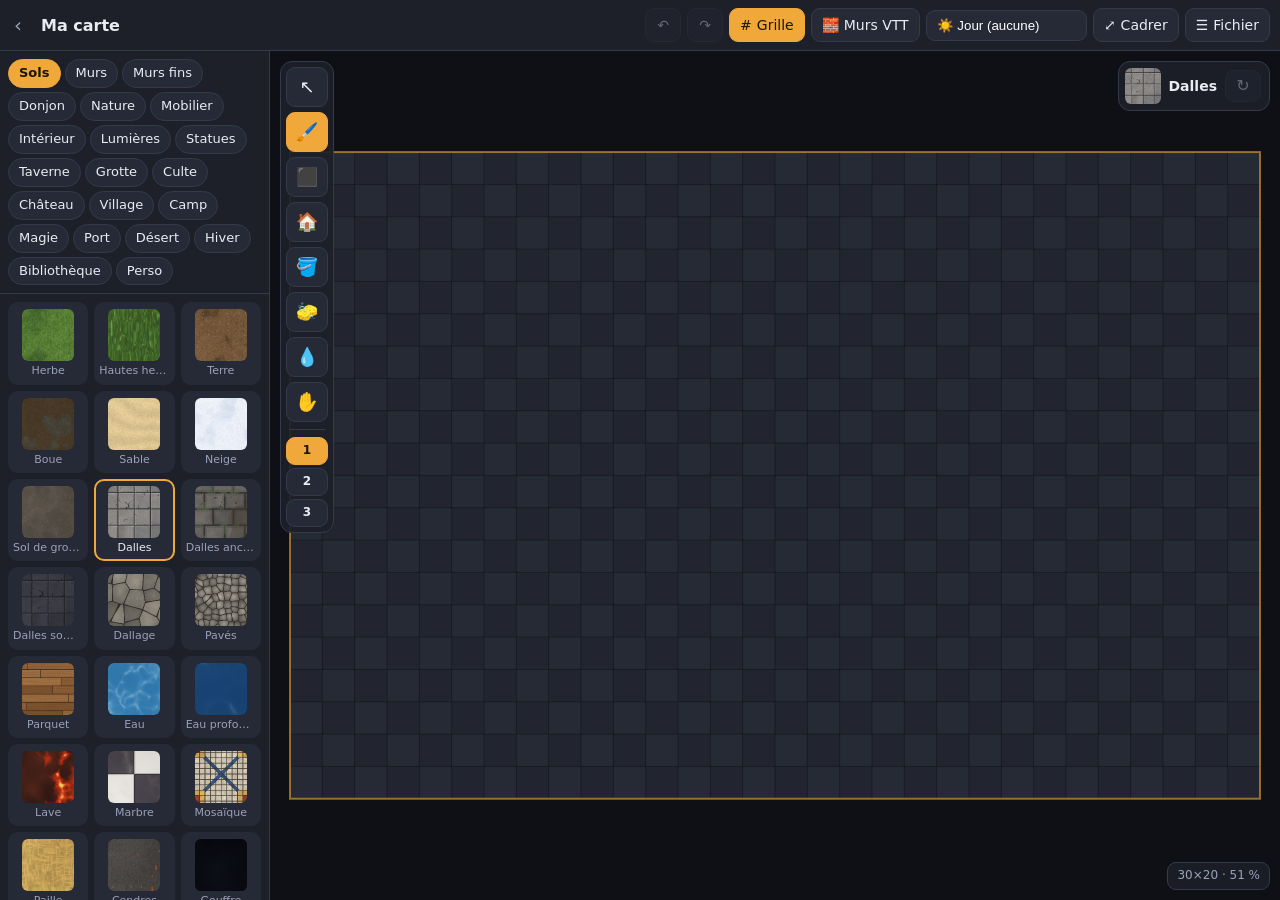
==== commit dada40e3: "Atelier de Cartes : bibliothèque d'assets (import d'un dossier ou d'un .zip) - Onglet Bibliothèque :" ====
--- a/carte/index.html
+++ b/carte/index.html
@@ -113,6 +113,14 @@
 .exemple img{width:100%;aspect-ratio:3/2;object-fit:cover;display:block;background:#0d0f14}
 .exemple b{display:block;padding:8px 10px 2px}
 .exemple span{display:block;padding:0 10px 10px;color:var(--doux);font-size:12px}
+#grille-assets .biblio-barre{grid-column:1/-1;display:flex;flex-direction:column;gap:6px}
+.biblio-boutons{display:flex;gap:6px}.biblio-boutons .btn{flex:1;font-size:12px;padding:6px}
+#bib-dossier{width:100%;font-size:12px;text-align:left}
+#bib-recherche{width:100%;background:var(--fond);border:1px solid var(--ligne);border-radius:8px;color:var(--texte);padding:7px;font:inherit}
+.biblio-vide{grid-column:1/-1;color:var(--doux);font-size:12px;line-height:1.5;margin:4px 0}
+.asset img{width:52px;height:52px;object-fit:contain;border-radius:6px;background:#0d0f14}
+.bib-jauge{height:10px;background:var(--fond);border-radius:999px;overflow:hidden;margin-top:12px}#bib-barre{height:100%;width:0;background:var(--accent);transition:width .2s}
+@media (max-width:720px){ #grille-assets .biblio-barre{grid-row:1/-1;width:180px} .biblio-vide{width:220px;white-space:normal} }
 #toast{position:fixed;left:50%;bottom:24px;transform:translateX(-50%);background:var(--panneau2);border:1px solid var(--ligne);
   border-radius:999px;padding:8px 16px;z-index:50;opacity:0;transition:opacity .2s;pointer-events:none}
 #toast.vu{opacity:1}
@@ -271,6 +279,16 @@
 
 <input type="file" id="f-json" accept=".json,application/json" hidden>
 <input type="file" id="f-image" accept="image/*" hidden multiple>
+<input type="file" id="f-dossier" hidden webkitdirectory directory multiple>
+<input type="file" id="f-zip" accept=".zip,application/zip" hidden multiple>
+<dialog id="dlg-biblio">
+  <h2>Ajouter à la bibliothèque</h2>
+  <p class="resume" id="bib-resume"></p>
+  <label>Échelle des assets (pixels par case) <input type="number" id="bib-ppc" min="10" max="2000" value="200"></label>
+  <p class="resume">La plupart des packs (Forgotten Adventures, Tom Cartos…) sont à 200 px par case ; certains à 100, 140 ou 300. Les sous-dossiers deviennent des catégories. Les images restent dans ce navigateur, rien n'est publié.</p>
+  <div class="pieds" id="bib-pieds"><button class="btn" id="bib-annuler" type="button">Annuler</button><button class="btn actif" id="bib-ok" type="button">Importer</button></div>
+  <div id="bib-progres" hidden><div class="bib-jauge"><div id="bib-barre"></div></div><p class="resume" id="bib-txt"></p><div class="pieds"><button class="btn" type="button" onclick="bibAnnule=true">Arrêter</button></div></div>
+</dialog>
 <div id="toast" role="status"></div>
 
 <script>
@@ -1100,7 +1118,7 @@
   tas_feuilles:{nom:'Tas de feuilles',cat:'Nature',calque:'objets',decal:true,dessin(c,l,h){ const r=hasard(100); for(let i=0;i<40;i++){ const a=r()*7, d=r()*22, x=l/2+Math.cos(a)*d, y=h/2+Math.sin(a)*d;
     c.save(); c.translate(x,y); c.rotate(r()*7); c.fillStyle=['#c8642a','#d9a03a','#a8452a','#8a6a2a'][(r()*4)|0]; c.beginPath(); c.ellipse(0,0,4.5,2.4,0,0,7); c.fill(); c.restore(); } }},
 };
-const CATEGORIES = ['Sols','Murs','Murs fins','Donjon','Nature','Mobilier','Intérieur','Lumières','Statues','Taverne','Grotte','Culte','Château','Village','Camp','Magie','Port','Désert','Hiver','Perso'];
+const CATEGORIES = ['Sols','Murs','Murs fins','Donjon','Nature','Mobilier','Intérieur','Lumières','Statues','Taverne','Grotte','Culte','Château','Village','Camp','Magie','Port','Désert','Hiver','Bibliothèque','Perso'];
 /* ---------- Familles d'assets (générées par des fonctions de dessin communes) ---------- */
 (function(){
 const A=(id,nom,cat,opts,dessin)=>{ ASSETS[id]={nom,cat,calque:'objets',...opts,dessin}; };
@@ -1451,7 +1469,7 @@
 function enCache(cle,cv){ cache.set(cle,cv); pixelsCache+=cv.width*cv.height;
   if(pixelsCache>28e6){ cache.clear(); pixelsCache=cv.width*cv.height; cache.set(cle,cv); } return cv; }
 function viderCache(){ cache.clear(); pixelsCache=0; }
-function viderCacheObjet(id){ for(const k of [...cache.keys()]) if(k.startsWith('o|') && k.split('|')[2]===id) cache.delete(k); }
+function viderCacheObjet(id){ for(const k of [...cache.keys()]) if((k.startsWith('o|')||k.startsWith('l|')) && k.split('|')[2]===id) cache.delete(k); }
 const tailleTuile = k => Math.max(1,Math.round(T*k));
 
 function objetCanvas(id,rot,k){ const cle=`o|${k}|${id}|${rot}`; const vu=cache.get(cle); if(vu) return vu;
@@ -1763,7 +1781,7 @@
       c.drawImage(img,(l-w)/2,(h-hh)/2,w,hh); } };
 }
 function chargerImagesCarte(){ for(const id in ASSETS) if(ASSETS[id].perso) delete ASSETS[id];
-  for(const id in carte.images){ const im=carte.images[id]; enregistrerImage(id,im.nom,im.url,im.taille,im.dim,im.contour); } }
+  for(const id in carte.images){ if(ASSETS[id]?.biblio) continue; const im=carte.images[id]; enregistrerImage(id,im.nom,im.url,im.taille,im.dim,im.contour); } }
 
 /* ---------- État de l'éditeur ---------- */
 const etat = { outil:'pinceau', assetId:'dalles', rot:0, taillePinceau:1, grille:true, vtt:false, cat:'Sols', modeGomme:'auto', zoneGomme:false, aimant:false, angle:0, echelle:1, sel:-1 };
@@ -2181,6 +2199,7 @@
   for(const cat of CATEGORIES){ const b=document.createElement('button'); b.textContent=cat; b.className=cat===etat.cat?'actif':'';
     b.onclick=()=>{ etat.cat=cat; construireOnglets(); construirePalette(); }; o.appendChild(b); } }
 function construirePalette(){ const g=document.getElementById('grille-assets'); g.innerHTML='';
+  if(etat.cat==='Bibliothèque'){ construireBiblio(g); return; }
   for(const id in ASSETS){ const a=ASSETS[id]; if(a.cat!==etat.cat) continue;
     const b=document.createElement('button'); b.className='asset'+(id===etat.assetId?' actif':'');
     b.title=a.nom+(a.taille?` (${a.taille.join('×')})`:'')+(a.editeur?' — invisible sur l\'image exportée':'');
@@ -2282,7 +2301,7 @@
   setTimeout(()=>{ URL.revokeObjectURL(a.href); a.remove(); },4000); }
 const nomFichier=()=>(carte.nom||'carte').trim().replace(/[\\/:*?"<>|]+/g,'_')||'carte';
 const nomSimple=()=>nomFichier().normalize('NFD').replace(/[̀-ͯ]/g,'').replace(/[^\w-]+/g,'-').replace(/^-+|-+$/g,'').toLowerCase()||'carte';
-function enregistrerFichier(){ telecharger(new Blob([JSON.stringify(carte)],{type:'application/json'}),nomFichier()+'.json'); toast('Carte enregistrée'); }
+async function enregistrerFichier(){ const c=await carteAvecImages(); telecharger(new Blob([JSON.stringify(c)],{type:'application/json'}),nomFichier()+'.json'); toast('Carte enregistrée'); }
 const versBlob=(cv,type,q)=>new Promise(ok=>cv.toBlob(ok,type,q));
 
 /* Image de la carte à la résolution voulue (ppc = pixels par case) */
@@ -2291,7 +2310,7 @@
 function rendreImage(ppc,grille,lumiere=true){ const out=toile(carte.l*ppc,carte.h*ppc), c=out.getContext('2d'), k=ppc/T;
   c.fillStyle='#16171c'; c.fillRect(0,0,out.width,out.height); c.scale(k,k);
   dessinerCarte(c,0,0,carte.l-1,carte.h-1,{k,ech:k,grille,export:true,lumiere:lumiere&&carte.ambiance!=='jour'?Math.max(12,Math.round(ppc/5)):0}); return out; }
-async function exporterPNG(){ const ppc=ppcPossible(100); toast('Préparation de l\'image…'); await new Promise(r=>setTimeout(r,30));
+async function exporterPNG(){ const ppc=ppcPossible(100); toast('Préparation de l\'image…'); await bibPrecharger(idsCarte()); viderCache();
   const b=await versBlob(rendreImage(ppc,etat.grille),'image/png'); viderCache(); demanderRendu();
   if(b){ telecharger(b,nomFichier()+'.png'); toast('Image exportée'); } }
 
@@ -2312,7 +2331,7 @@
   majResumeEx(); dlgEx.returnValue=''; dlgEx.showModal(); }
 champsEx.forEach(id=>document.getElementById(id).addEventListener('input',majResumeEx));
 dlgEx.addEventListener('close',async()=>{ const choix=dlgEx.returnValue; if(!['zip','uvtt','json','image'].includes(choix)) return;
-  const o=lireOptionsEx(); o.ppc=ppcPossible(o.ppc); toast('Préparation de l\'export…'); await new Promise(r=>setTimeout(r,30));
+  const o=lireOptionsEx(); o.ppc=ppcPossible(o.ppc); toast('Préparation de l\'export…'); await bibPrecharger(idsCarte()); viderCache(); await new Promise(r=>setTimeout(r,30));
   try{ await ({zip:exporterFoundry, uvtt:exporterUVTT, json:exporterSceneJSON, image:exporterImageScene})[choix](o); }
   catch(err){ console.error(err); toast('Échec de l\'export'); }
   viderCache(); demanderRendu(); });
@@ -2514,7 +2533,7 @@
   const n=d.l*d.h, tab=(t,ok)=>Array.isArray(t)&&t.length===n ? t.map(v=>ok(v)?v:null) : new Array(n).fill(null);
   const estId=v=>typeof v==='string'&&v.length<80;
   const images={}; if(d.images&&typeof d.images==='object') for(const k in d.images){ const im=d.images[k];
-    if(/^perso_[\w-]+$/.test(k)&&im&&typeof im.url==='string'&&im.url.startsWith('data:image/')) images[k]={nom:String(im.nom||'Image').slice(0,40),url:im.url,taille:Array.isArray(im.taille)?im.taille.slice(0,2).map(v=>Math.max(1,Math.min(20,v|0))):[1,1],
+    if(/^(perso|bib)_[\w-]+$/.test(k)&&im&&typeof im.url==='string'&&im.url.startsWith('data:image/')) images[k]={nom:String(im.nom||'Image').slice(0,40),url:im.url,taille:Array.isArray(im.taille)?im.taille.slice(0,2).map(v=>Math.max(1,Math.min(20,v|0))):[1,1],
       dim:Array.isArray(im.dim)?im.dim.slice(0,2).map(v=>Math.max(.05,Math.min(20,+v||1))):null, contour:!!im.contour}; }
   const tabN=(t,n)=>Array.isArray(t)&&t.length===n ? t.map(v=>estId(v)?v:null) : new Array(n).fill(null);
   return { version:2, nom:String(d.nom||'Ma carte').slice(0,80), l:d.l, h:d.h, ambiance:AMBIANCES[d.ambiance]?d.ambiance:'jour',
@@ -2561,12 +2580,108 @@
 function charger(){ try{ const s=localStorage.getItem(CLE_SAUVEGARDE); return s?validerCarte(JSON.parse(s)):null; }catch{ return null; } }
 
 /* ---------- Démarrage ---------- */
+/* ---------- Bibliothèque d'assets ----------
+   Import d'un dossier entier ou d'un .zip (packs du commerce, Patreon…). Les images restent dans le navigateur
+   (IndexedDB) : rien n'est envoyé ni publié. Les cartes ne gardent qu'une référence ; « Enregistrer en fichier »
+   y joint les images utilisées pour que le fichier reste complet. */
+const BIB={ db:null, liste:[], dossier:'*', recherche:'', images:new Map(), urls:new Map() };
+function bibOuvrir(){ return new Promise((ok,ko)=>{ if(BIB.db) return ok(BIB.db); if(!window.indexedDB) return ko(new Error('IndexedDB indisponible'));
+  const rq=indexedDB.open('atelier-biblio',1); rq.onupgradeneeded=()=>{ rq.result.createObjectStore('assets',{keyPath:'id'}); };
+  rq.onsuccess=()=>{ BIB.db=rq.result; ok(BIB.db); }; rq.onerror=()=>ko(rq.error); }); }
+function bibTx(mode,f){ return bibOuvrir().then(db=>new Promise((ok,ko)=>{ const tx=db.transaction('assets',mode), st=tx.objectStore('assets'); let res; const r=f(st); if(r) r.onsuccess=()=>{ res=r.result; };
+  tx.oncomplete=()=>ok(res); tx.onerror=()=>ko(tx.error); tx.onabort=()=>ko(tx.error); })); }
+function bibEnregistrerAsset(e){ const a=e.w/e.ppc, b=e.h/e.ppc, taille=[Math.max(1,Math.round(a)),Math.max(1,Math.round(b))], dim=[+a.toFixed(3),+b.toFixed(3)];
+  const deb=Math.max(0,(Math.max(...dim)-Math.min(...taille))*T/2);
+  ASSETS[e.id]={ nom:e.nom, cat:'Bibliothèque', calque:'objets', biblio:true, decal:true, taille, dim, pack:e.pack, dossier:e.dossier, marge:Math.max(MARGE,deb+10),
+    dessin(c,l,h){ const img=bibImage(e.id); if(!img) return; c.drawImage(img,(l-dim[0]*T)/2,(h-dim[1]*T)/2,dim[0]*T,dim[1]*T); } }; }
+function bibImage(id){ const vu=BIB.images.get(id); if(vu) return vu.complete&&vu.naturalWidth?vu:null;
+  const e=BIB.liste.find(x=>x.id===id); if(!e) return null; const img=new Image(); BIB.images.set(id,img);
+  img.onload=()=>{ viderCacheObjet(id); demanderRendu(); if(etat.assetId===id) majCourant(); }; img.src=URL.createObjectURL(e.blob); return null; }
+function bibPrecharger(ids){ return Promise.all([...new Set(ids)].filter(id=>asset(id)?.biblio).map(id=>new Promise(ok=>{ bibImage(id); const img=BIB.images.get(id); if(!img||(img.complete&&img.naturalWidth)) return ok();
+  img.addEventListener('load',()=>ok(),{once:true}); img.addEventListener('error',()=>ok(),{once:true}); }))); }
+const idsCarte=()=>[...(carte.libres||[]).map(o=>o.id),...carte.objets.filter(Boolean).map(o=>o[0])];
+async function bibCharger(){ try{ const l=await bibTx('readonly',st=>st.getAll()); BIB.liste=(l||[]).sort((a,b)=>(a.pack+a.dossier+a.nom).localeCompare(b.pack+b.dossier+b.nom,'fr'));
+    for(const e of BIB.liste) bibEnregistrerAsset(e); }catch(err){ console.warn('Bibliothèque :',err); } }
+function bibMiniURL(e){ let u=BIB.urls.get(e.id); if(!u){ u=URL.createObjectURL(e.vignette||e.blob); BIB.urls.set(e.id,u); } return u; }
+function bibDossiers(){ const m=new Map(); for(const e of BIB.liste){ const k=e.pack+(e.dossier?' › '+e.dossier:''); m.set(k,(m.get(k)||0)+1); } return [...m.entries()]; }
+
+/* Palette de la bibliothèque : barre de filtres, recherche, vignettes */
+function construireBiblio(g){ const barre=document.createElement('div'); barre.className='biblio-barre';
+  const dos=bibDossiers(); barre.innerHTML=`<div class="biblio-boutons"><button class="btn" data-b="dossier">📁 Dossier</button><button class="btn" data-b="zip">🗜️ .zip</button><button class="btn" data-b="gerer" title="Retirer un pack ou tout vider">🗑</button></div>
+    <select class="btn" id="bib-dossier"><option value="*">Tous les dossiers (${BIB.liste.length})</option>${dos.map(([k,n])=>`<option value="${k.replace(/"/g,'&quot;')}">${k.replace(/</g,'&lt;')} (${n})</option>`).join('')}</select>
+    <input type="search" id="bib-recherche" placeholder="Rechercher…" spellcheck="false">`;
+  g.appendChild(barre); const sel=barre.querySelector('#bib-dossier'), rech=barre.querySelector('#bib-recherche'); sel.value=dos.some(([k])=>k===BIB.dossier)?BIB.dossier:'*'; rech.value=BIB.recherche;
+  sel.onchange=()=>{ BIB.dossier=sel.value; construirePalette(); }; let t; rech.oninput=()=>{ clearTimeout(t); t=setTimeout(()=>{ BIB.recherche=rech.value; construirePalette(); document.getElementById('bib-recherche')?.focus(); },250); };
+  barre.querySelector('[data-b=dossier]').onclick=()=>document.getElementById('f-dossier').click();
+  barre.querySelector('[data-b=zip]').onclick=()=>document.getElementById('f-zip').click();
+  barre.querySelector('[data-b=gerer]').onclick=bibGerer;
+  if(!BIB.liste.length){ const p=document.createElement('p'); p.className='biblio-vide'; p.innerHTML='Ta bibliothèque est vide.<br>Importe un <b>dossier</b> d\'assets (par exemple ton dossier « JDR asset ») ou un <b>.zip</b> de pack. Les sous-dossiers deviennent des catégories. Rien n\'est publié : les images restent dans ce navigateur.'; g.appendChild(p); return; }
+  const q=BIB.recherche.trim().toLowerCase().normalize('NFD').replace(/[̀-ͯ]/g,''); let n=0, total=0;
+  for(const e of BIB.liste){ const k=e.pack+(e.dossier?' › '+e.dossier:''); if(BIB.dossier!=='*'&&k!==BIB.dossier) continue;
+    if(q&&!(e.nom+' '+k).toLowerCase().normalize('NFD').replace(/[̀-ͯ]/g,'').includes(q)) continue; total++; if(n>=400) continue; n++;
+    const b=document.createElement('button'); b.className='asset'+(e.id===etat.assetId?' actif':''); const a=ASSETS[e.id]; b.title=`${e.nom} — ${k} (${a.taille.join('×')})`;
+    const im=document.createElement('img'); im.loading='lazy'; im.src=bibMiniURL(e); im.alt=''; const s=document.createElement('span'); s.textContent=e.nom;
+    b.append(im,s); b.onclick=()=>{ choisirAsset(e.id); if(['gomme','pipette','main','selection'].includes(etat.outil)) choisirOutil('pinceau'); }; g.appendChild(b); }
+  if(total>n){ const p=document.createElement('p'); p.className='biblio-vide'; p.textContent=`${n} affichés sur ${total} : choisis un dossier ou cherche par nom.`; g.appendChild(p); } }
+
+/* Import : fichiers d'un dossier ou entrées d'un .zip → [{chemin, blob}] */
+const EXT_IMG=/\.(png|webp|jpe?g|gif|avif)$/i;
+document.getElementById('f-dossier').onchange=e=>{ const f=[...e.target.files].filter(x=>EXT_IMG.test(x.name)).map(x=>({chemin:x.webkitRelativePath||x.name,blob:x})); e.target.value=''; bibDialogue(f); };
+document.getElementById('f-zip').onchange=async e=>{ const fs=[...e.target.files]; e.target.value=''; const tout=[];
+  for(const f of fs){ try{ const l=await lireZip(f); const racines=new Set(l.map(x=>x.chemin.split('/')[0])); const unique=racines.size===1&&l.every(x=>x.chemin.includes('/'));
+      tout.push(...l.map(x=>({...x,chemin:unique?x.chemin:f.name.replace(/\.zip$/i,'')+'/'+x.chemin}))); }catch(err){ toast('Zip illisible : '+f.name+' ('+err.message+')'); } }
+  bibDialogue(tout); };
+async function lireZip(f){ const fin=new DataView(await f.slice(Math.max(0,f.size-66000)).arrayBuffer()); let p=-1;
+  for(let i=fin.byteLength-22;i>=0;i--) if(fin.getUint32(i,true)===0x06054b50){ p=i; break; } if(p<0) throw new Error('fin de zip introuvable');
+  const n=fin.getUint16(p+10,true), taille=fin.getUint32(p+12,true), debut=fin.getUint32(p+16,true); if(debut===0xFFFFFFFF||n===0xFFFF) throw new Error('zip64 non pris en charge, décompresse-le et importe le dossier');
+  const cd=new DataView(await f.slice(debut,debut+taille).arrayBuffer()), dec=new TextDecoder(), res=[]; let o=0;
+  for(let i=0;i<n&&o<cd.byteLength;i++){ if(cd.getUint32(o,true)!==0x02014b50) break; const meth=cd.getUint16(o+10,true), csz=cd.getUint32(o+20,true), ln=cd.getUint16(o+28,true), lx=cd.getUint16(o+30,true), lc=cd.getUint16(o+32,true), off=cd.getUint32(o+42,true);
+    const nom=dec.decode(new Uint8Array(cd.buffer,cd.byteOffset+o+46,ln)); o+=46+ln+lx+lc; if(!EXT_IMG.test(nom)||nom.includes('__MACOSX')) continue;
+    res.push({chemin:nom, lire:async()=>{ const h=new DataView(await f.slice(off,off+30).arrayBuffer()); const d=off+30+h.getUint16(26,true)+h.getUint16(28,true), brut=f.slice(d,d+csz);
+      if(meth===0) return brut; if(meth===8) return await new Response(brut.stream().pipeThrough(new DecompressionStream('deflate-raw'))).blob(); throw new Error('compression '+meth); }}); }
+  return res; }
+const dlgBib=document.getElementById('dlg-biblio'); let bibAImporter=[], bibAnnule=false;
+function bibDialogue(liste){ if(!liste.length){ toast('Aucune image trouvée'); return; } bibAImporter=liste;
+  const racines=new Set(liste.map(x=>x.chemin.split('/')[0])); document.getElementById('bib-resume').textContent=`${liste.length} images trouvées dans « ${[...racines].slice(0,3).join(', ')}${racines.size>3?'…':''} ».`;
+  try{ const s=JSON.parse(localStorage.getItem('atelier-cartes-biblio')||'{}'); if(s.ppc) document.getElementById('bib-ppc').value=s.ppc; }catch{}
+  document.getElementById('bib-progres').hidden=true; document.getElementById('bib-pieds').hidden=false; dlgBib.showModal(); }
+document.getElementById('bib-annuler').onclick=()=>{ bibAnnule=true; dlgBib.close(); };
+document.getElementById('bib-ok').onclick=async()=>{ const ppc=Math.max(10,+document.getElementById('bib-ppc').value||200); try{ localStorage.setItem('atelier-cartes-biblio',JSON.stringify({ppc})); }catch{}
+  document.getElementById('bib-pieds').hidden=true; document.getElementById('bib-progres').hidden=false; bibAnnule=false;
+  const barre=document.getElementById('bib-barre'), txt=document.getElementById('bib-txt'); let ok=0, ko=0, i=0; const lot=[];
+  const vider=async()=>{ if(!lot.length) return; const l=lot.splice(0); await bibTx('readwrite',st=>{ for(const e of l) st.put(e); }); for(const e of l){ const j=BIB.liste.findIndex(x=>x.id===e.id); if(j>=0) BIB.liste[j]=e; else BIB.liste.push(e); bibEnregistrerAsset(e); } };
+  for(const f of bibAImporter){ if(bibAnnule) break; i++;
+    try{ const blob=f.blob||await f.lire(); if(blob.size>40e6) throw new Error('trop lourd'); const e=await bibPreparer(f.chemin,blob,ppc); lot.push(e); ok++; }catch(err){ ko++; }
+    if(lot.length>=20) await vider(); if(i%5===0||i===bibAImporter.length){ barre.style.width=(i/bibAImporter.length*100)+'%'; txt.textContent=`${i} / ${bibAImporter.length}${ko?` · ${ko} ignorées`:''}`; await new Promise(r=>setTimeout(r,0)); } }
+  try{ await vider(); }catch(err){ toast('Mémoire du navigateur pleine ?'); }
+  BIB.liste.sort((a,b)=>(a.pack+a.dossier+a.nom).localeCompare(b.pack+b.dossier+b.nom,'fr'));
+  dlgBib.close(); etat.cat='Bibliothèque'; construireOnglets(); construirePalette(); toast(`${ok} assets ajoutés à la bibliothèque${ko?` (${ko} ignorés)`:''}`); };
+async function bibPreparer(chemin,blob,ppc){ const bmp=await createImageBitmap(blob); let w=bmp.width, h=bmp.height; const max=2048, s=Math.min(1,max/Math.max(w,h));
+  const cv=toile(w*s,h*s); cv.getContext('2d').drawImage(bmp,0,0,cv.width,cv.height); let out=await versBlob(cv,'image/webp',.9); if(!out||out.type!=='image/webp') out=await versBlob(cv,'image/png');
+  const vs=Math.min(1,112/Math.max(w,h)), vc=toile(w*vs,h*vs); vc.getContext('2d').drawImage(bmp,0,0,vc.width,vc.height); const vignette=await versBlob(vc,'image/webp',.8)||await versBlob(vc,'image/png'); bmp.close&&bmp.close();
+  const seg=chemin.split('/').filter(Boolean), fichier=seg.pop(), pack=seg.length>1?seg[1]:(seg[0]||'Import'), dossier=seg.slice(2).join(' › ');
+  const nom=fichier.replace(/\.[^.]+$/,'').replace(/[_-]+/g,' ').replace(/\s+/g,' ').trim().slice(0,48);
+  let hsh=2166136261; for(const ch of chemin){ hsh^=ch.charCodeAt(0); hsh=Math.imul(hsh,16777619); }
+  return { id:'bib_'+(hsh>>>0).toString(36)+'_'+chemin.length.toString(36), nom, pack, dossier, w:cv.width/s, h:cv.height/s, ppc, blob:out, vignette }; }
+async function bibGerer(){ const packs=[...new Set(BIB.liste.map(e=>e.pack))]; if(!packs.length) return;
+  const rep=prompt(`Packs : ${packs.map((p,i)=>`${i+1}. ${p}`).join('  ')}\nNuméro du pack à retirer, ou « tout » pour vider la bibliothèque :`); if(!rep) return;
+  const cible=rep.trim().toLowerCase()==='tout'?packs:[packs[(+rep)-1]].filter(Boolean); if(!cible.length) return;
+  const ids=BIB.liste.filter(e=>cible.includes(e.pack)).map(e=>e.id); await bibTx('readwrite',st=>{ for(const id of ids) st.delete(id); });
+  for(const id of ids){ delete ASSETS[id]; const u=BIB.urls.get(id); if(u) URL.revokeObjectURL(u); BIB.urls.delete(id); BIB.images.delete(id); }
+  BIB.liste=BIB.liste.filter(e=>!ids.includes(e.id)); BIB.dossier='*'; construirePalette(); toast(`${ids.length} assets retirés`); }
+/* Pour un fichier de carte complet : images de bibliothèque utilisées, jointes en data URL */
+async function carteAvecImages(){ const ids=[...new Set(idsCarte())].filter(id=>asset(id)?.biblio); if(!ids.length) return carte;
+  const images={...carte.images}; for(const id of ids){ const e=BIB.liste.find(x=>x.id===id); if(!e) continue;
+    const url=await new Promise(ok=>{ const fr=new FileReader(); fr.onload=()=>ok(fr.result); fr.readAsDataURL(e.blob); }); const a=ASSETS[id]; images[id]={nom:e.nom,url,taille:a.taille,dim:a.dim}; }
+  return {...carte,images}; }
+
 carte = charger() || carteVide(30,20);
 nomEl.value=carte.nom; selAmb.value=carte.ambiance; chargerImagesCarte();
 if(!carte.libres) carte.libres=[];
 construireOnglets(); construirePalette(); choisirOutil('pinceau'); choisirTaille(1); choisirModeGomme('auto'); majCourant(); majBoutons();
 new ResizeObserver(()=>{ const premier=!cv.width; redimensionner(); if(premier) cadrer(); }).observe(cv);
 redimensionner(); cadrer();
+bibCharger().then(()=>{ chargerImagesCarte(); if(etat.cat==='Bibliothèque') construirePalette(); demanderRendu(); });
 
 </script>
 </body></html>
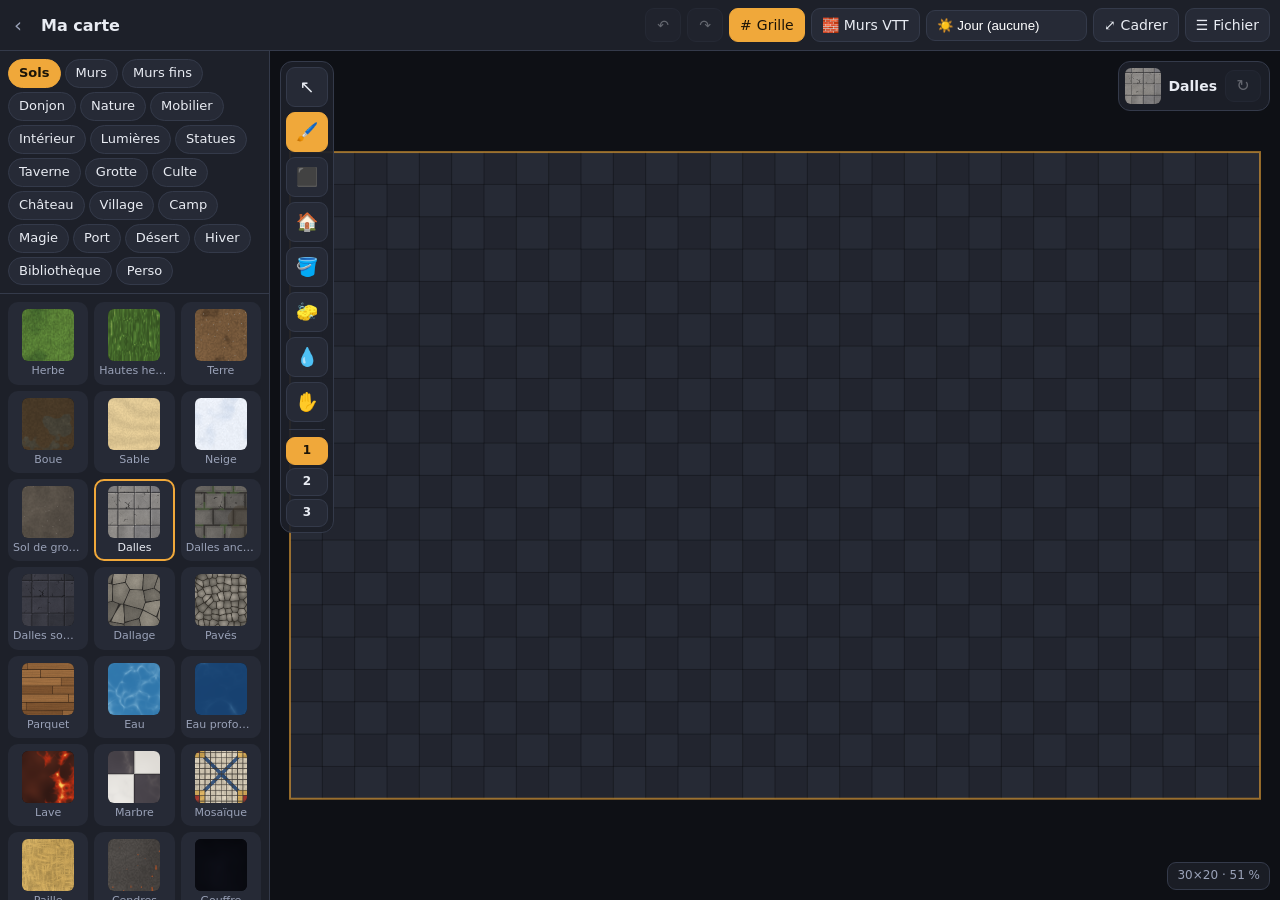
==== commit 7268517c: "Atelier de Cartes : import direct des packs Dungeondraft (.dungeondraft_pack) - Lecture du format Go" ====
--- a/carte/index.html
+++ b/carte/index.html
@@ -121,6 +121,10 @@
 .asset img{width:52px;height:52px;object-fit:contain;border-radius:6px;background:#0d0f14}
 .bib-jauge{height:10px;background:var(--fond);border-radius:999px;overflow:hidden;margin-top:12px}#bib-barre{height:100%;width:0;background:var(--accent);transition:width .2s}
 @media (max-width:720px){ #grille-assets .biblio-barre{grid-row:1/-1;width:180px} .biblio-vide{width:220px;white-space:normal} }
+#dlg-biblio{max-width:min(94vw,520px)}
+#bib-choix{margin-top:10px}.bib-choix-tete{display:flex;gap:6px;align-items:center}.bib-choix-tete b{flex:1}.bib-choix-tete .btn{padding:4px 10px;font-size:12px}
+#bib-liste-choix{max-height:40vh;overflow:auto;margin-top:6px;border:1px solid var(--ligne);border-radius:8px;padding:4px 8px}
+#bib-liste-choix label{display:flex;justify-content:flex-start;gap:8px;margin:5px 0;font-size:13px}#bib-liste-choix label span{color:var(--doux);margin-left:auto}
 #toast{position:fixed;left:50%;bottom:24px;transform:translateX(-50%);background:var(--panneau2);border:1px solid var(--ligne);
   border-radius:999px;padding:8px 16px;z-index:50;opacity:0;transition:opacity .2s;pointer-events:none}
 #toast.vu{opacity:1}
@@ -280,10 +284,11 @@
 <input type="file" id="f-json" accept=".json,application/json" hidden>
 <input type="file" id="f-image" accept="image/*" hidden multiple>
 <input type="file" id="f-dossier" hidden webkitdirectory directory multiple>
-<input type="file" id="f-zip" accept=".zip,application/zip" hidden multiple>
+<input type="file" id="f-zip" accept=".zip,.dungeondraft_pack,application/zip" hidden multiple>
 <dialog id="dlg-biblio">
   <h2>Ajouter à la bibliothèque</h2>
   <p class="resume" id="bib-resume"></p>
+  <div id="bib-choix" hidden><div class="bib-choix-tete"><b>Catégories à importer</b><button class="btn" type="button" id="bib-tout">Tout</button><button class="btn" type="button" id="bib-rien">Rien</button></div><div id="bib-liste-choix"></div></div>
   <label>Échelle des assets (pixels par case) <input type="number" id="bib-ppc" min="10" max="2000" value="200"></label>
   <p class="resume">La plupart des packs (Forgotten Adventures, Tom Cartos…) sont à 200 px par case ; certains à 100, 140 ou 300. Les sous-dossiers deviennent des catégories. Les images restent dans ce navigateur, rien n'est publié.</p>
   <div class="pieds" id="bib-pieds"><button class="btn" id="bib-annuler" type="button">Annuler</button><button class="btn actif" id="bib-ok" type="button">Importer</button></div>
@@ -2607,7 +2612,7 @@
 
 /* Palette de la bibliothèque : barre de filtres, recherche, vignettes */
 function construireBiblio(g){ const barre=document.createElement('div'); barre.className='biblio-barre';
-  const dos=bibDossiers(); barre.innerHTML=`<div class="biblio-boutons"><button class="btn" data-b="dossier">📁 Dossier</button><button class="btn" data-b="zip">🗜️ .zip</button><button class="btn" data-b="gerer" title="Retirer un pack ou tout vider">🗑</button></div>
+  const dos=bibDossiers(); barre.innerHTML=`<div class="biblio-boutons"><button class="btn" data-b="dossier">📁 Dossier</button><button class="btn" data-b="zip" title=".zip ou pack Dungeondraft (.dungeondraft_pack)">📦 Pack</button><button class="btn" data-b="gerer" title="Retirer un pack ou tout vider">🗑</button></div>
     <select class="btn" id="bib-dossier"><option value="*">Tous les dossiers (${BIB.liste.length})</option>${dos.map(([k,n])=>`<option value="${k.replace(/"/g,'&quot;')}">${k.replace(/</g,'&lt;')} (${n})</option>`).join('')}</select>
     <input type="search" id="bib-recherche" placeholder="Rechercher…" spellcheck="false">`;
   g.appendChild(barre); const sel=barre.querySelector('#bib-dossier'), rech=barre.querySelector('#bib-recherche'); sel.value=dos.some(([k])=>k===BIB.dossier)?BIB.dossier:'*'; rech.value=BIB.recherche;
@@ -2628,9 +2633,24 @@
 const EXT_IMG=/\.(png|webp|jpe?g|gif|avif)$/i;
 document.getElementById('f-dossier').onchange=e=>{ const f=[...e.target.files].filter(x=>EXT_IMG.test(x.name)).map(x=>({chemin:x.webkitRelativePath||x.name,blob:x})); e.target.value=''; bibDialogue(f); };
 document.getElementById('f-zip').onchange=async e=>{ const fs=[...e.target.files]; e.target.value=''; const tout=[];
-  for(const f of fs){ try{ const l=await lireZip(f); const racines=new Set(l.map(x=>x.chemin.split('/')[0])); const unique=racines.size===1&&l.every(x=>x.chemin.includes('/'));
+  for(const f of fs){ if(/\.dungeondraft_pack$/i.test(f.name)){ try{ toast('Lecture du pack…'); const l=await lirePCK(f); tout.push(...l); BIB.dd=true; }catch(err){ toast('Pack illisible : '+f.name+' ('+err.message+')'); } continue; }
+    try{ const l=await lireZip(f); const racines=new Set(l.map(x=>x.chemin.split('/')[0])); const unique=racines.size===1&&l.every(x=>x.chemin.includes('/'));
       tout.push(...l.map(x=>({...x,chemin:unique?x.chemin:f.name.replace(/\.zip$/i,'')+'/'+x.chemin}))); }catch(err){ toast('Zip illisible : '+f.name+' ('+err.message+')'); } }
   bibDialogue(tout); };
+/* Pack Dungeondraft (.dungeondraft_pack) = archive Godot « PCK » : un index puis les fichiers bruts.
+   Seuls les objets (textures/objects/…) sont proposés ; Dungeondraft utilise 256 px par case. */
+async function lirePCK(f){ const tete=new DataView(await f.slice(0,96).arrayBuffer()); if(tete.getUint32(0,true)!==0x43504447) throw new Error('ce n\'est pas un pack Dungeondraft');
+  const version=tete.getUint32(4,true); let o=4+4+12, base=0n;
+  if(version>=2){ const flags=tete.getUint32(o,true); o+=4; base=tete.getBigUint64(o,true); o+=8; if(flags&1) throw new Error('pack chiffré'); }
+  o+=64; const n=tete.getUint32(o,true); o+=4;
+  // l'index peut être long : on le lit par blocs
+  let tampon=new Uint8Array(await f.slice(o,o+Math.min(f.size-o,4e6)).arrayBuffer()), dv=new DataView(tampon.buffer), p=0, debut=o; const dec=new TextDecoder(), res=[];
+  const assurer=async k=>{ if(p+k<=tampon.length) return; debut+=p; tampon=new Uint8Array(await f.slice(debut,debut+Math.max(k,4e6)).arrayBuffer()); dv=new DataView(tampon.buffer); p=0; };
+  for(let i=0;i<n;i++){ await assurer(4); const ln=dv.getUint32(p,true); p+=4; await assurer(ln+40); const chemin=dec.decode(tampon.subarray(p,p+ln)).replace(/\0+$/,''); p+=ln;
+    const off=Number(dv.getBigUint64(p,true)+base); p+=8; const taille=Number(dv.getBigUint64(p,true)); p+=8; p+=16; if(version>=2) p+=4;
+    const m=chemin.match(/textures\/objects\/(.+)$/i); if(!m||!EXT_IMG.test(chemin)) continue;
+    res.push({chemin:f.name.replace(/\.dungeondraft_pack$/i,'')+'/'+m[1], lire:async()=>f.slice(off,off+taille)}); }
+  return res; }
 async function lireZip(f){ const fin=new DataView(await f.slice(Math.max(0,f.size-66000)).arrayBuffer()); let p=-1;
   for(let i=fin.byteLength-22;i>=0;i--) if(fin.getUint32(i,true)===0x06054b50){ p=i; break; } if(p<0) throw new Error('fin de zip introuvable');
   const n=fin.getUint16(p+10,true), taille=fin.getUint32(p+12,true), debut=fin.getUint32(p+16,true); if(debut===0xFFFFFFFF||n===0xFFFF) throw new Error('zip64 non pris en charge, décompresse-le et importe le dossier');
@@ -2641,13 +2661,23 @@
       if(meth===0) return brut; if(meth===8) return await new Response(brut.stream().pipeThrough(new DecompressionStream('deflate-raw'))).blob(); throw new Error('compression '+meth); }}); }
   return res; }
 const dlgBib=document.getElementById('dlg-biblio'); let bibAImporter=[], bibAnnule=false;
-function bibDialogue(liste){ if(!liste.length){ toast('Aucune image trouvée'); return; } bibAImporter=liste;
+const groupeDe=x=>{ const seg=x.chemin.split('/'); return seg.slice(0,Math.min(3,seg.length-1)).join(' › '); };
+function bibDialogue(liste){ if(!liste.length){ toast(BIB.dd?'Aucun objet trouvé dans ce pack (un pack de textures ne contient que des sols et des murs)':'Aucune image trouvée'); BIB.dd=false; return; } bibAImporter=liste;
+  const groupes=new Map(); for(const x of liste){ const g=groupeDe(x); groupes.set(g,(groupes.get(g)||0)+1); }
+  const choix=document.getElementById('bib-choix'), lc=document.getElementById('bib-liste-choix'); choix.hidden=groupes.size<2; lc.innerHTML='';
+  for(const [g,n] of [...groupes.entries()].sort((a,b)=>a[0].localeCompare(b[0],'fr'))){ const l=document.createElement('label'); l.innerHTML=`<input type="checkbox" checked><b></b><span>${n}</span>`; l.querySelector('b').textContent=g.split(' › ').slice(1).join(' › ')||g; l.querySelector('input').dataset.g=g; lc.appendChild(l); }
+  if(liste.length>1500) lc.querySelectorAll('input').forEach(c=>c.checked=false);
+  document.getElementById('bib-tout').onclick=()=>lc.querySelectorAll('input').forEach(c=>c.checked=true); document.getElementById('bib-rien').onclick=()=>lc.querySelectorAll('input').forEach(c=>c.checked=false);
+  if(BIB.dd){ document.getElementById('bib-ppc').value=256; }
   const racines=new Set(liste.map(x=>x.chemin.split('/')[0])); document.getElementById('bib-resume').textContent=`${liste.length} images trouvées dans « ${[...racines].slice(0,3).join(', ')}${racines.size>3?'…':''} ».`;
-  try{ const s=JSON.parse(localStorage.getItem('atelier-cartes-biblio')||'{}'); if(s.ppc) document.getElementById('bib-ppc').value=s.ppc; }catch{}
+  if(!BIB.dd) try{ const s=JSON.parse(localStorage.getItem('atelier-cartes-biblio')||'{}'); if(s.ppc) document.getElementById('bib-ppc').value=s.ppc; }catch{}
+  BIB.dd=false;
   document.getElementById('bib-progres').hidden=true; document.getElementById('bib-pieds').hidden=false; dlgBib.showModal(); }
 document.getElementById('bib-annuler').onclick=()=>{ bibAnnule=true; dlgBib.close(); };
 document.getElementById('bib-ok').onclick=async()=>{ const ppc=Math.max(10,+document.getElementById('bib-ppc').value||200); try{ localStorage.setItem('atelier-cartes-biblio',JSON.stringify({ppc})); }catch{}
-  document.getElementById('bib-pieds').hidden=true; document.getElementById('bib-progres').hidden=false; bibAnnule=false;
+  const coches=new Set([...document.querySelectorAll('#bib-liste-choix input:checked')].map(c=>c.dataset.g));
+  if(!document.getElementById('bib-choix').hidden){ bibAImporter=bibAImporter.filter(x=>coches.has(groupeDe(x))); if(!bibAImporter.length){ toast('Coche au moins une catégorie'); return; } }
+  document.getElementById('bib-choix').hidden=true; document.getElementById('bib-pieds').hidden=true; document.getElementById('bib-progres').hidden=false; bibAnnule=false;
   const barre=document.getElementById('bib-barre'), txt=document.getElementById('bib-txt'); let ok=0, ko=0, i=0; const lot=[];
   const vider=async()=>{ if(!lot.length) return; const l=lot.splice(0); await bibTx('readwrite',st=>{ for(const e of l) st.put(e); }); for(const e of l){ const j=BIB.liste.findIndex(x=>x.id===e.id); if(j>=0) BIB.liste[j]=e; else BIB.liste.push(e); bibEnregistrerAsset(e); } };
   for(const f of bibAImporter){ if(bibAnnule) break; i++;
@@ -2656,10 +2686,10 @@
   try{ await vider(); }catch(err){ toast('Mémoire du navigateur pleine ?'); }
   BIB.liste.sort((a,b)=>(a.pack+a.dossier+a.nom).localeCompare(b.pack+b.dossier+b.nom,'fr'));
   dlgBib.close(); etat.cat='Bibliothèque'; construireOnglets(); construirePalette(); toast(`${ok} assets ajoutés à la bibliothèque${ko?` (${ko} ignorés)`:''}`); };
-async function bibPreparer(chemin,blob,ppc){ const bmp=await createImageBitmap(blob); let w=bmp.width, h=bmp.height; const max=2048, s=Math.min(1,max/Math.max(w,h));
+async function bibPreparer(chemin,blob,ppc){ const bmp=await createImageBitmap(blob); let w=bmp.width, h=bmp.height; const max=2048, s=Math.min(1,max/Math.max(w,h),200/ppc);
   const cv=toile(w*s,h*s); cv.getContext('2d').drawImage(bmp,0,0,cv.width,cv.height); let out=await versBlob(cv,'image/webp',.9); if(!out||out.type!=='image/webp') out=await versBlob(cv,'image/png');
   const vs=Math.min(1,112/Math.max(w,h)), vc=toile(w*vs,h*vs); vc.getContext('2d').drawImage(bmp,0,0,vc.width,vc.height); const vignette=await versBlob(vc,'image/webp',.8)||await versBlob(vc,'image/png'); bmp.close&&bmp.close();
-  const seg=chemin.split('/').filter(Boolean), fichier=seg.pop(), pack=seg.length>1?seg[1]:(seg[0]||'Import'), dossier=seg.slice(2).join(' › ');
+  const seg=chemin.split('/').filter(Boolean), fichier=seg.pop(), dd=/^FA_|_v\d/.test(seg[0]||''), pack=dd?seg[0]:(seg.length>1?seg[1]:(seg[0]||'Import')), dossier=seg.slice(dd?1:2).join(' › ');
   const nom=fichier.replace(/\.[^.]+$/,'').replace(/[_-]+/g,' ').replace(/\s+/g,' ').trim().slice(0,48);
   let hsh=2166136261; for(const ch of chemin){ hsh^=ch.charCodeAt(0); hsh=Math.imul(hsh,16777619); }
   return { id:'bib_'+(hsh>>>0).toString(36)+'_'+chemin.length.toString(36), nom, pack, dossier, w:cv.width/s, h:cv.height/s, ppc, blob:out, vignette }; }
